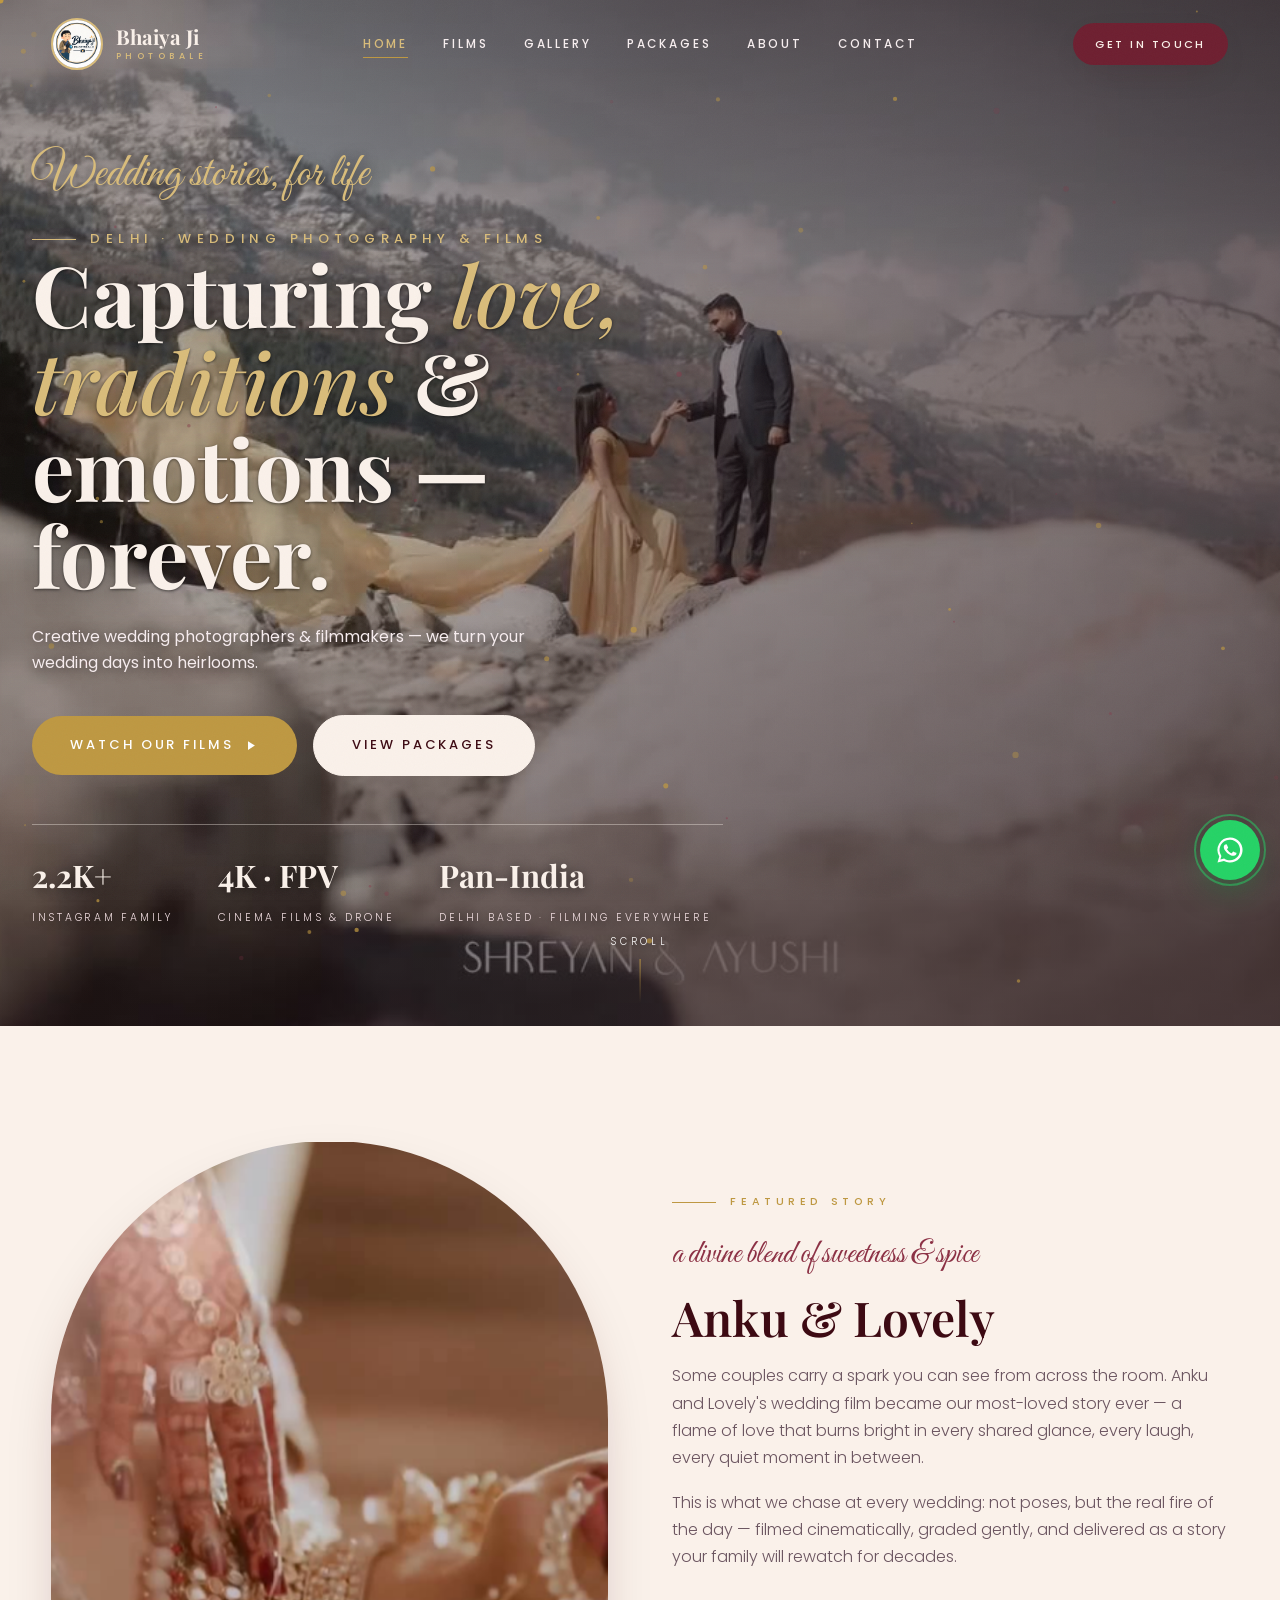
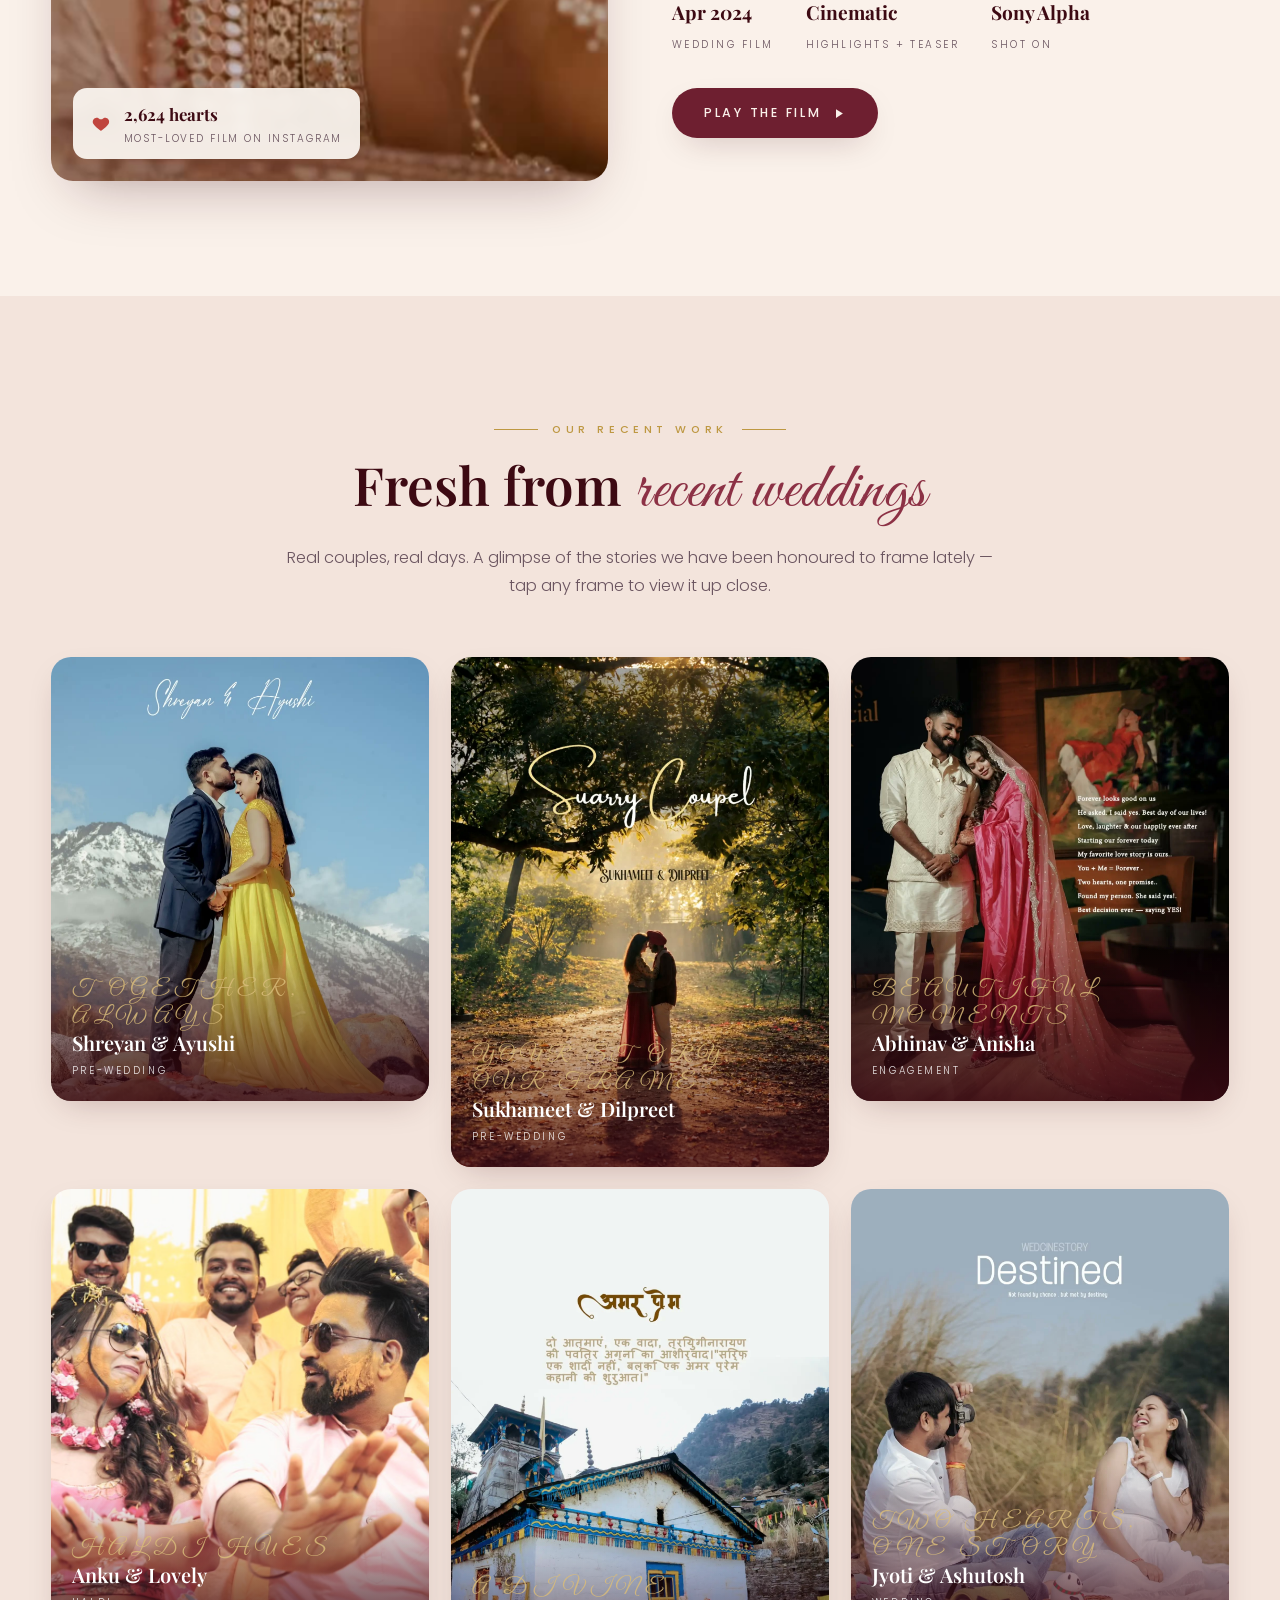
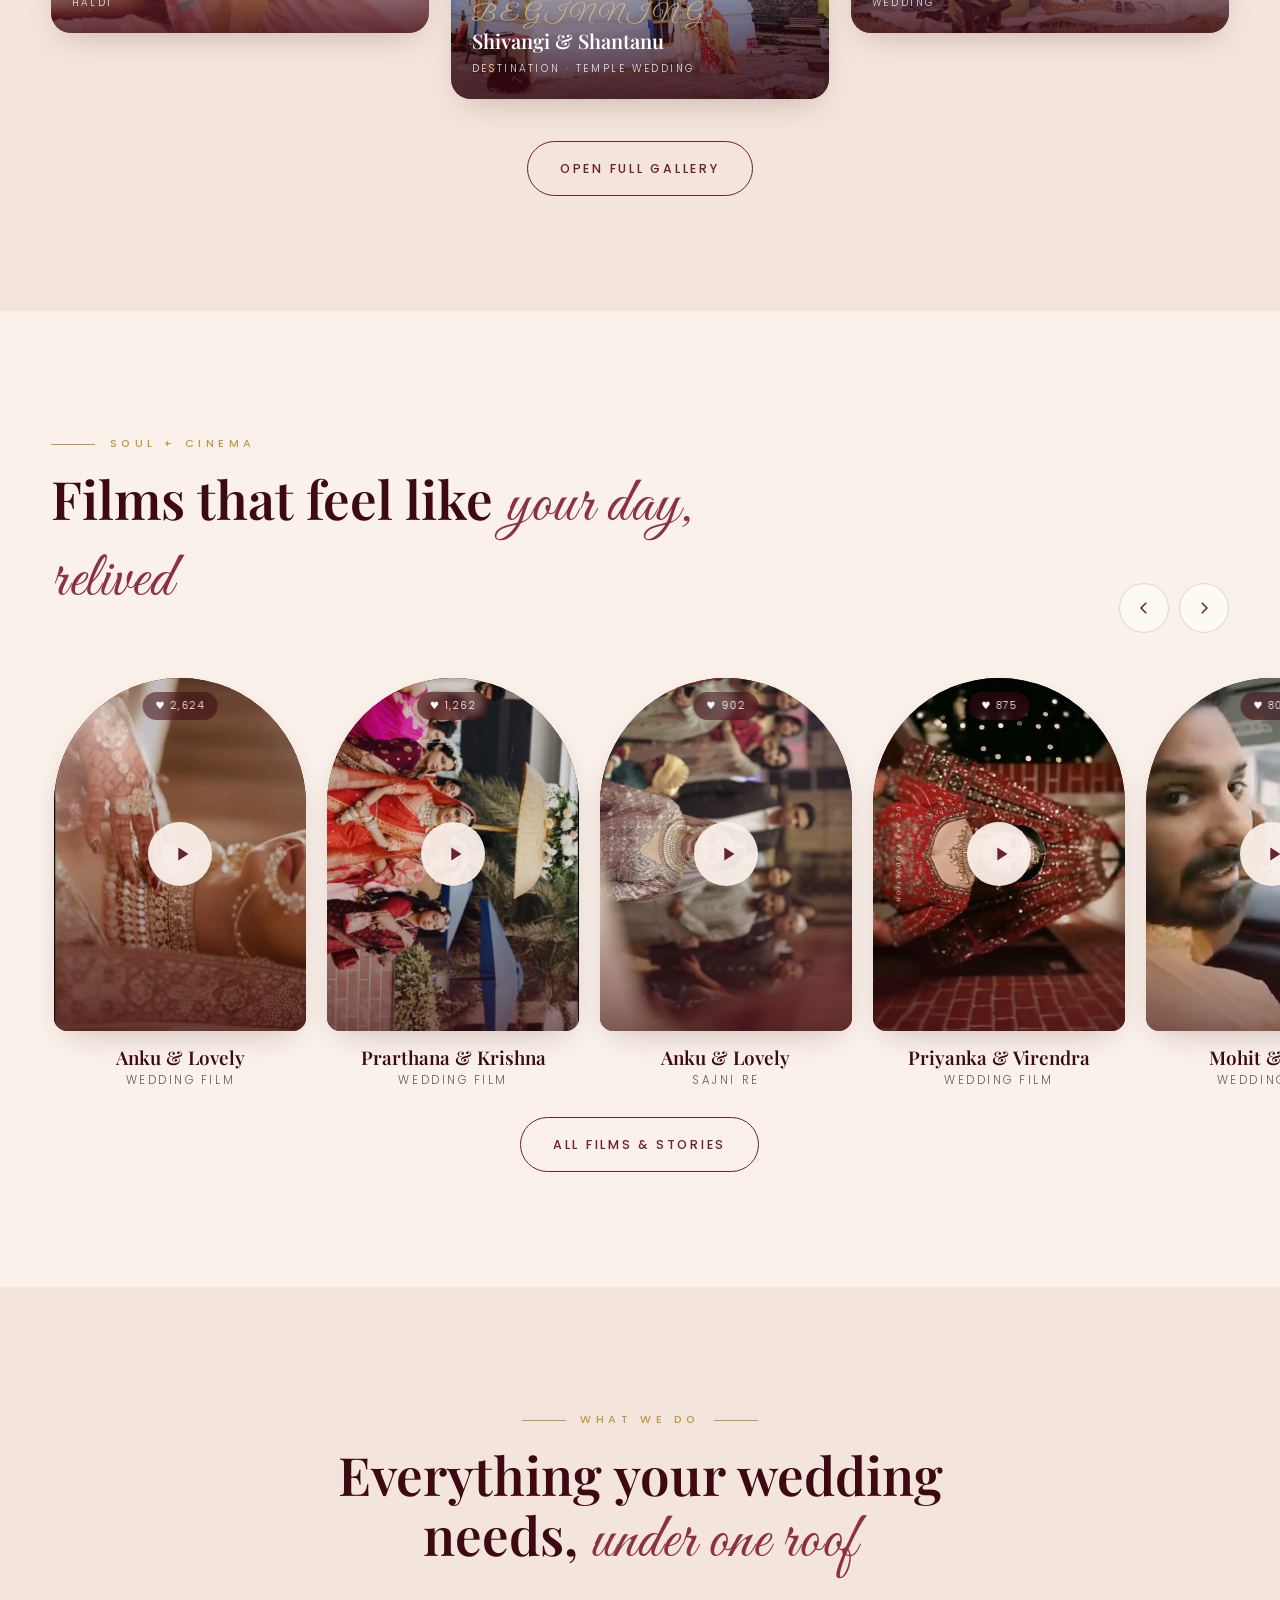
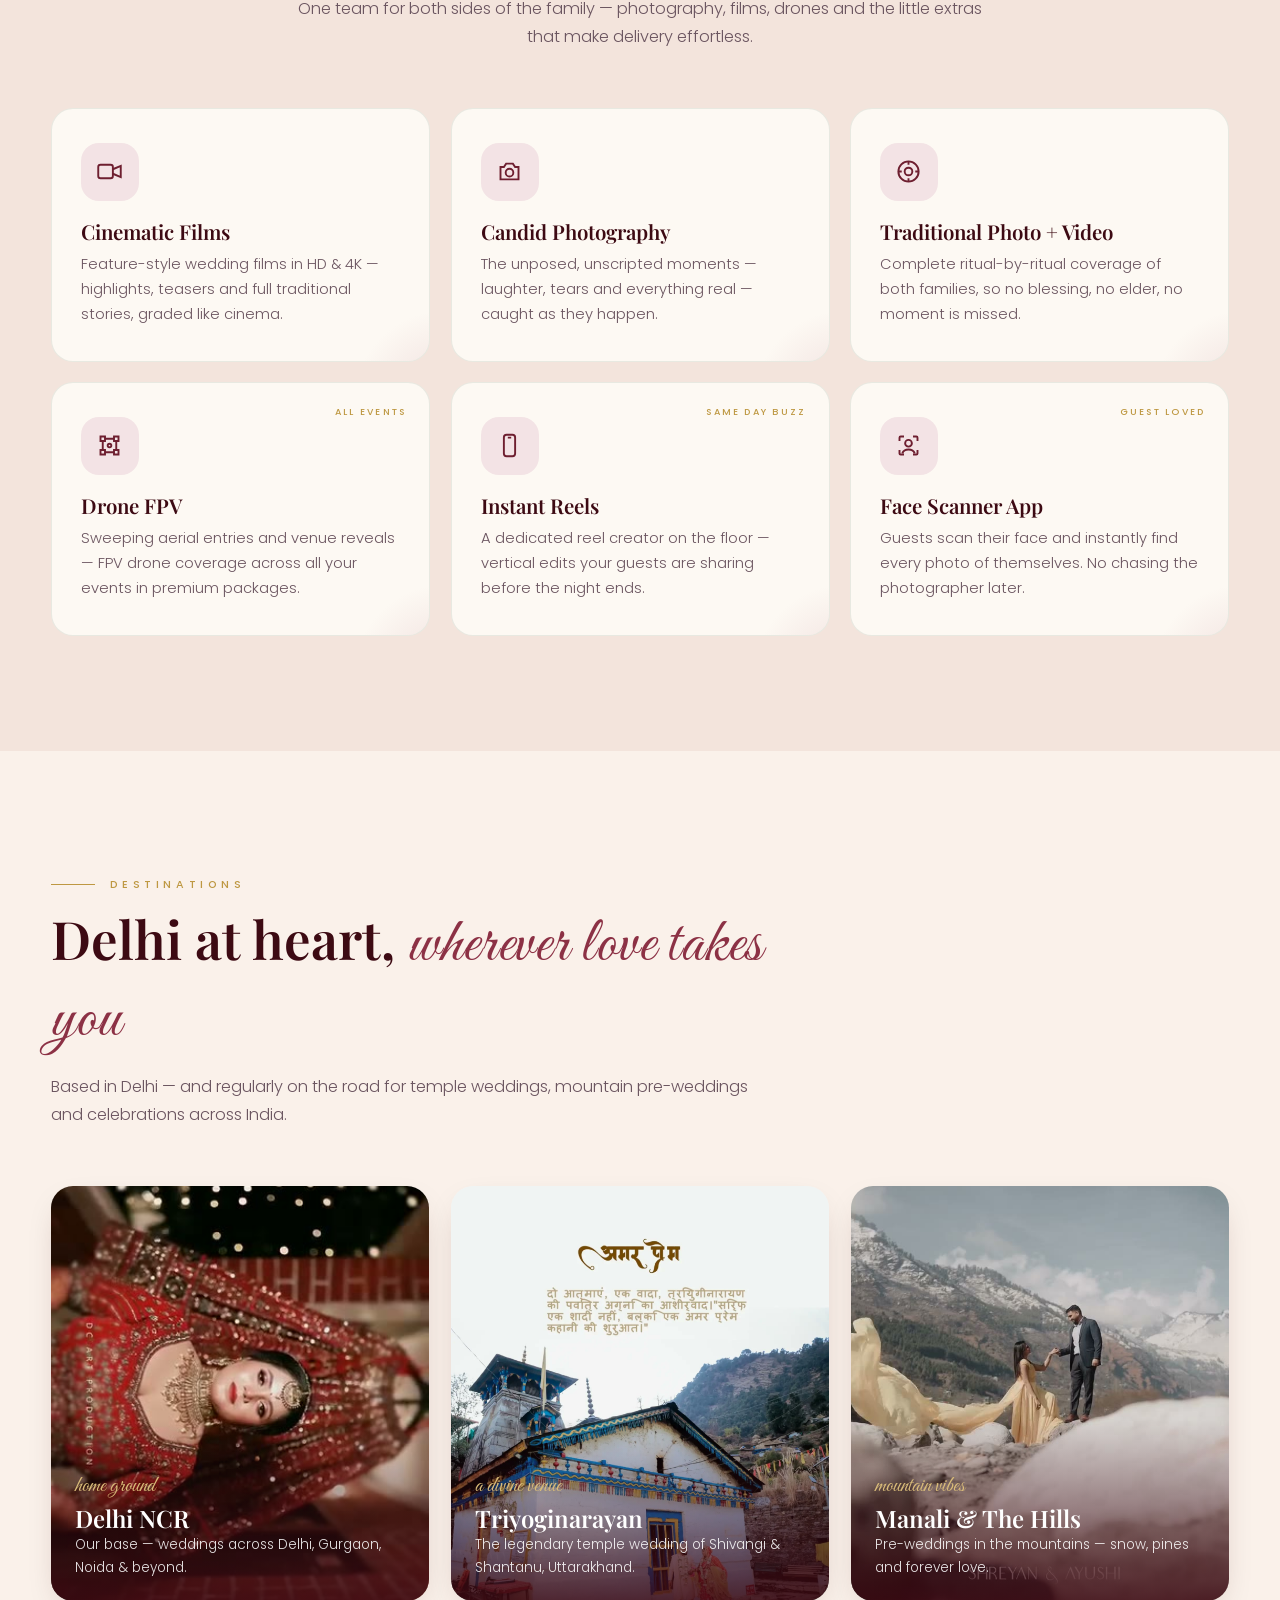
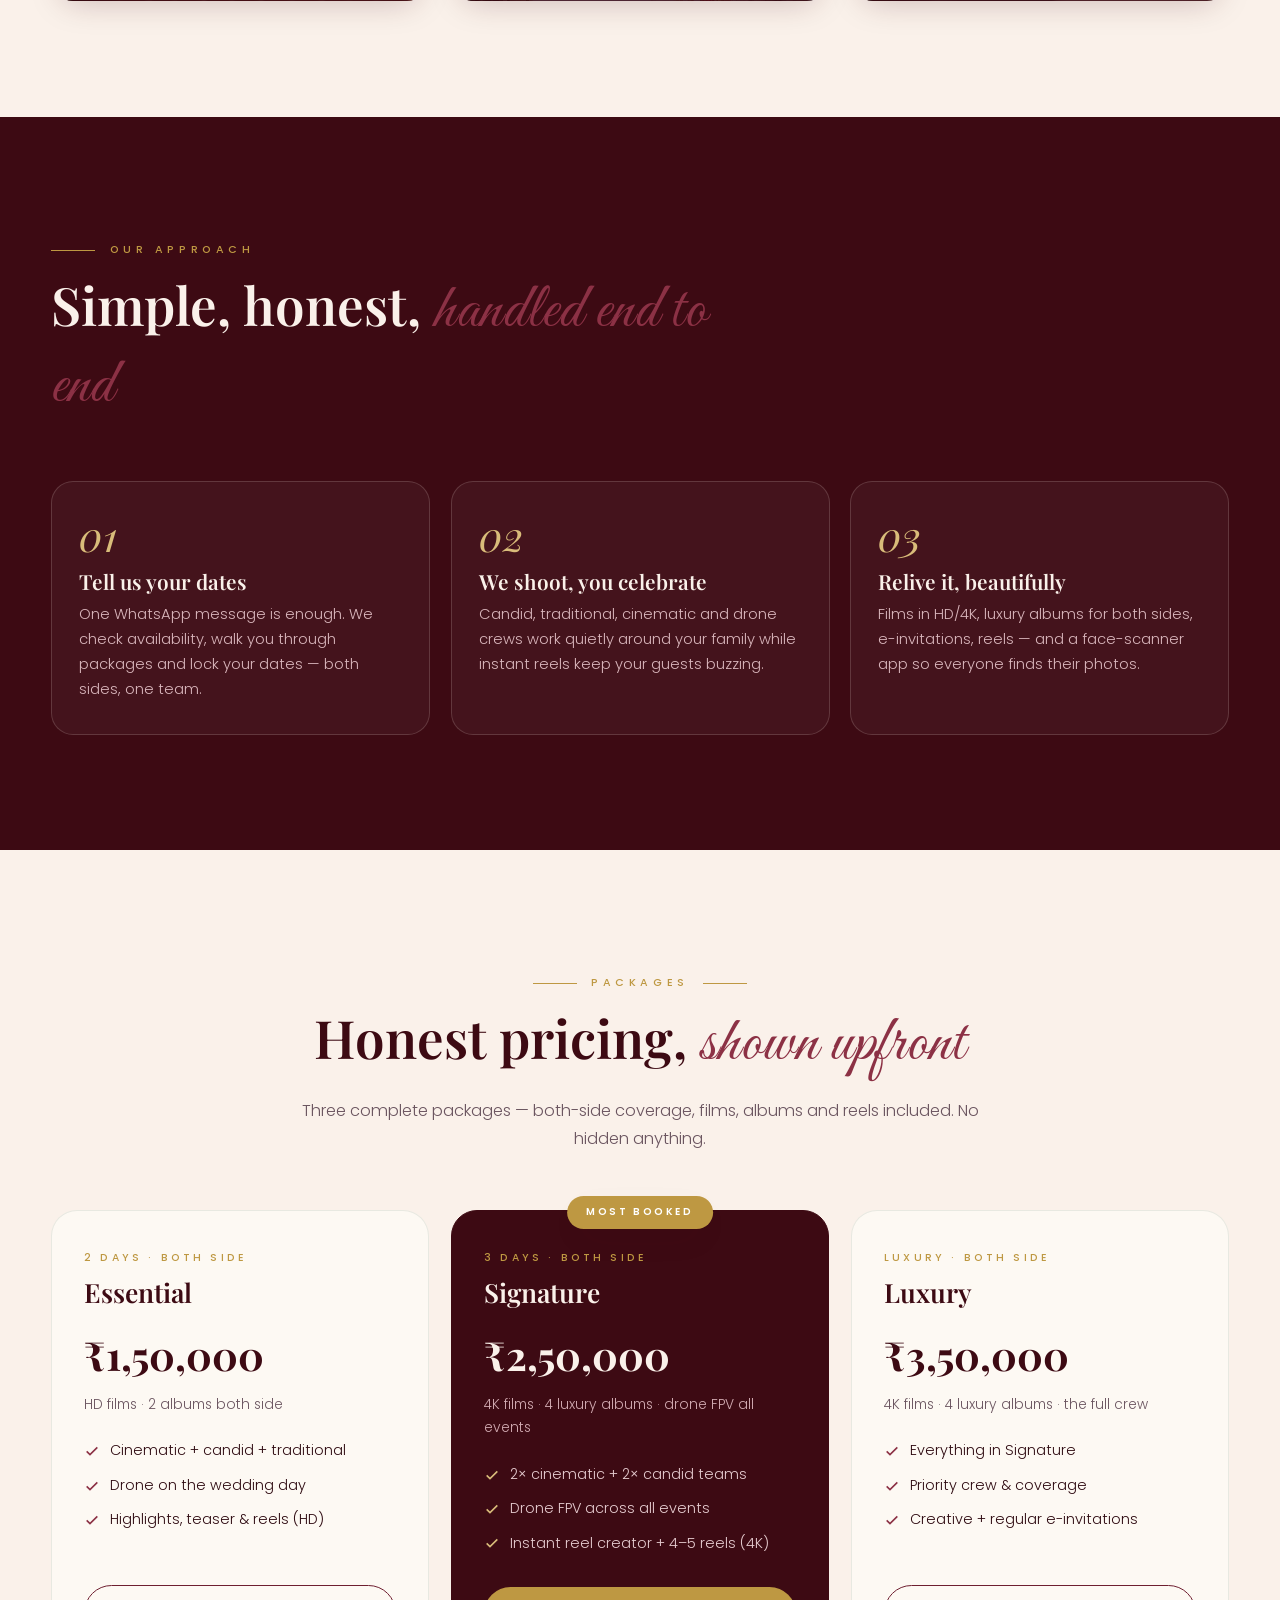
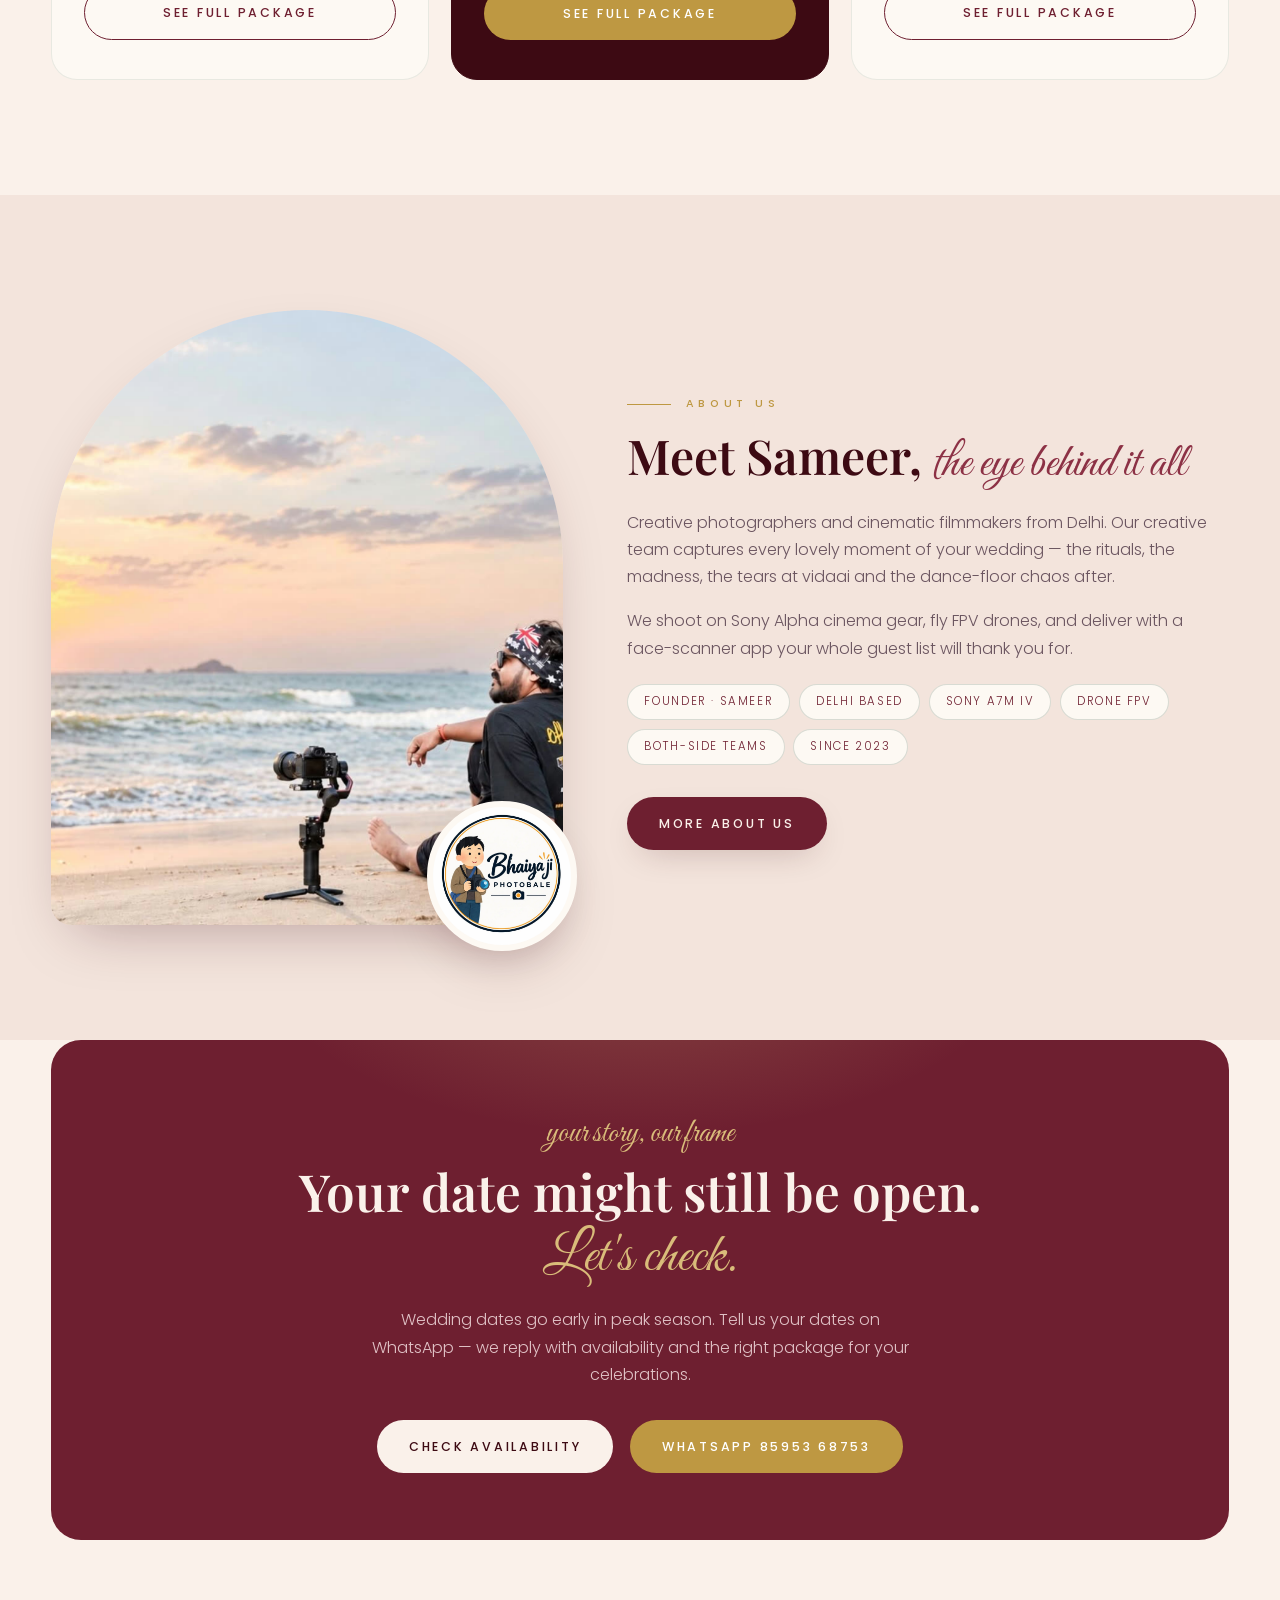
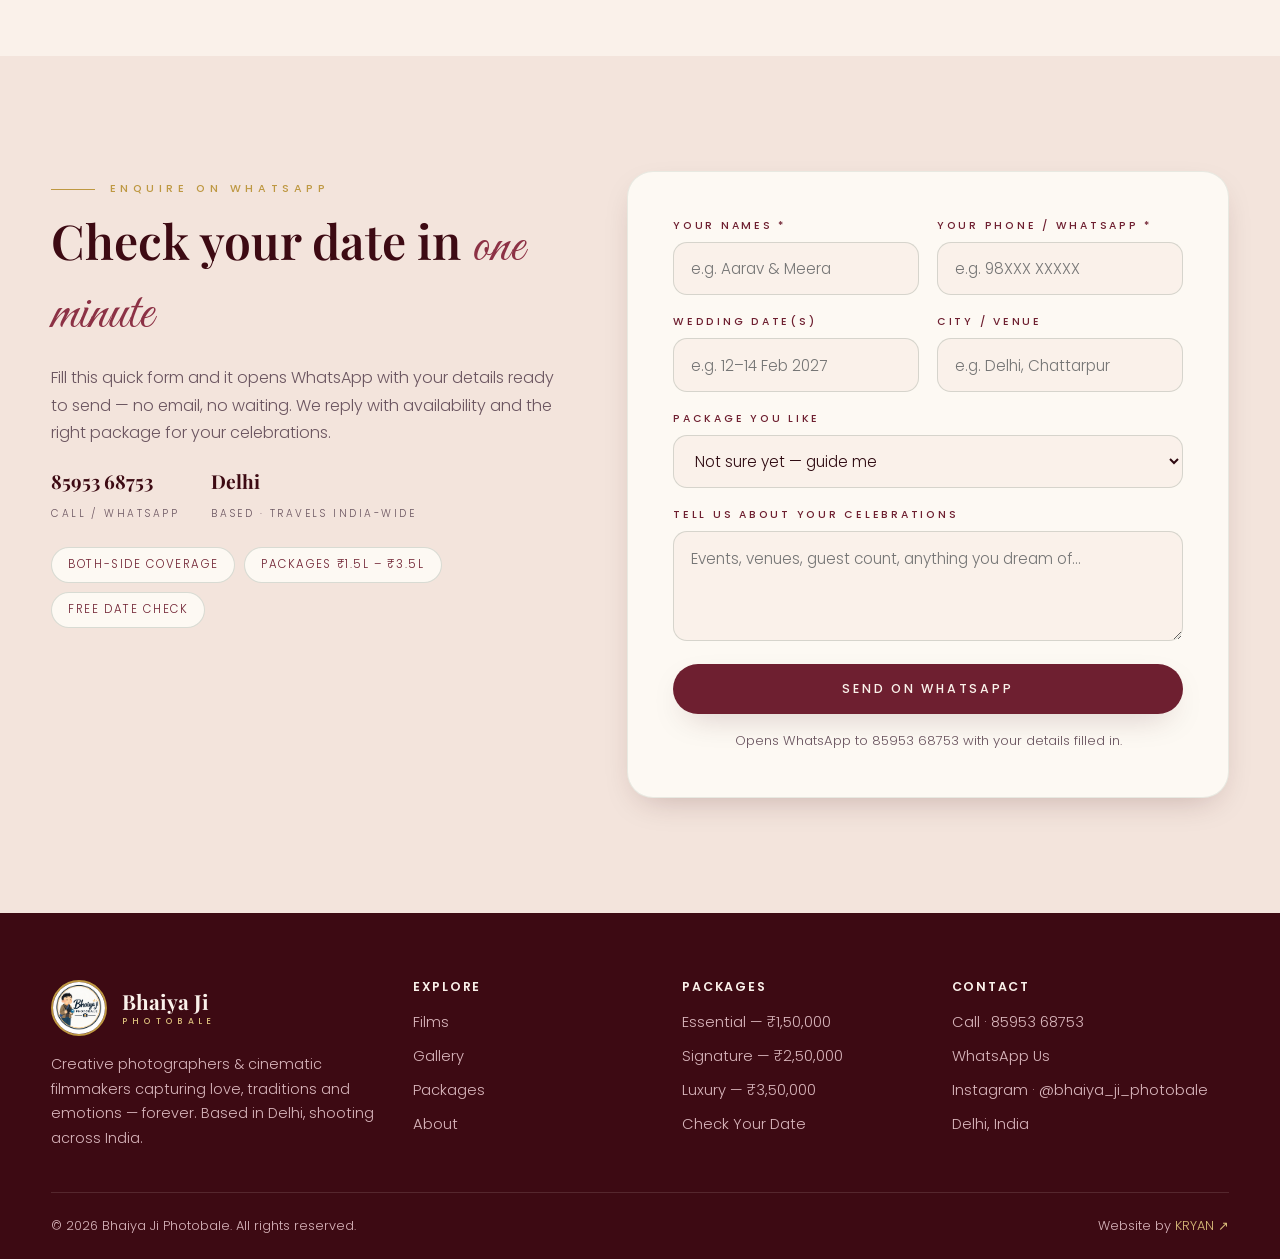
==== index.html @ 9714ba2b "FINAL22: lighter hero, founder band removed" ====
<!DOCTYPE html>
<html lang="en">
<head>
<meta charset="UTF-8">
<meta name="viewport" content="width=device-width, initial-scale=1.0">
<link rel="icon" type="image/jpeg" href="assets/favicon.jpg">
<link rel="apple-touch-icon" href="assets/favicon.jpg">
<meta name="theme-color" content="#3D0A13">

<!-- FINAL22: hero video + founder + autoplay films -->
<title>Bhaiya Ji Photobale — Wedding Photography & Films, Delhi | Destination Weddings</title>
<meta name="description" content="Bhaiya Ji Photobale — creative wedding photographers & cinematic filmmakers based in Delhi. Candid photography, cinematic films, drone FPV, instant reels & luxury albums. Packages from ₹1,50,000. Call 8595368753.">
<meta property="og:type" content="website">
<meta property="og:site_name" content="Bhaiya Ji Photobale">
<meta property="og:title" content="Bhaiya Ji Photobale — Wedding Photography & Films, Delhi | Destination Weddings">
<meta property="og:description" content="Bhaiya Ji Photobale — creative wedding photographers & cinematic filmmakers based in Delhi. Candid photography, cinematic films, drone FPV, instant reels & luxury albums. Packages from ₹1,50,000. Call 8595368753.">
<meta property="og:url" content="https://kryan21.github.io/bhji-prod/">
<meta property="og:image" content="https://kryan21.github.io/bhji-prod/assets/anku-lovely-haldi.jpg">
<meta name="twitter:card" content="summary_large_image">
<meta name="twitter:title" content="Bhaiya Ji Photobale — Wedding Photography & Films, Delhi | Destination Weddings">
<meta name="twitter:description" content="Bhaiya Ji Photobale — creative wedding photographers & cinematic filmmakers based in Delhi. Candid photography, cinematic films, drone FPV, instant reels & luxury albums. Packages from ₹1,50,000. Call 8595368753.">
<meta name="twitter:image" content="https://kryan21.github.io/bhji-prod/assets/anku-lovely-haldi.jpg">
<link rel="icon" href="assets/logo.jpg">
<link rel="preconnect" href="https://fonts.googleapis.com">
<link rel="preconnect" href="https://fonts.gstatic.com" crossorigin>
<link href="https://fonts.googleapis.com/css2?family=Playfair+Display:ital,wght@0,500;0,600;0,700;0,800;1,500;1,600&family=Poppins:wght@300;400;500;600&family=Great+Vibes&display=swap" rel="stylesheet">
<link rel="stylesheet" href="style.css?v=22">
<script type="application/ld+json">
{"@context":"https://schema.org","@type":"LocalBusiness","name":"Bhaiya Ji Photobale","description":"Wedding photography and cinematic wedding films, based in Delhi, shooting across India.","telephone":"+91 8595368753","address":{"@type":"PostalAddress","addressLocality":"Delhi","addressCountry":"IN"},"sameAs":["https://www.instagram.com/bhaiya_ji_photobale"],"priceRange":"₹₹"}
</script>
<script type="application/ld+json">
{"@context":"https://schema.org","@type":"LocalBusiness","name":"Bhaiya Ji Photobale",
"description":"Creative wedding photographers and cinematic filmmakers based in Delhi, India.",
"url":"https://kryan21.github.io/bhji-prod/","telephone":"+91 85953 68753",
"address":{"@type":"PostalAddress","addressLocality":"Delhi","addressCountry":"IN"},
"priceRange":"₹₹₹","sameAs":["https://www.instagram.com/bhaiya_ji_photobale/"]}
</script>
</head>
<body>

<header class="header header-dark">
  <div class="wrap">
    <a class="brand" href="index.html">
      <img src="assets/logo.jpg" alt="Bhaiya Ji Photobale logo">
      <span class="bname">Bhaiya Ji<span>PHOTOBALE</span></span>
    </a>
    <nav class="nav">
      <a href="index.html">Home</a>
      <a href="films.html">Films</a>
      <a href="gallery.html">Gallery</a>
      <a href="packages.html">Packages</a>
      <a href="about.html">About</a>
      <a href="contact.html">Contact</a>
    </nav>
    <a class="btn btn-green btn-sm" href="contact.html">Get In Touch</a>
    <a class="call-btn" href="tel:+918595368753" aria-label="Call Bhaiya Ji Photobale"><svg viewBox="0 0 24 24" fill="none" stroke="currentColor" stroke-width="1.8"><path d="M5 4h4l2 5-2.5 1.5a11 11 0 005 5L15 13l5 2v4a2 2 0 01-2 2A16 16 0 013 6a2 2 0 012-2z"/></svg></a>
    <button class="burger" aria-label="Open menu"><svg viewBox="0 0 24 24" fill="none" stroke="currentColor" stroke-width="1.8"><path d="M3 7h18M3 12h18M3 17h12"/></svg></button>
  </div>
</header>

<div class="mobile-menu">
  <button class="mm-close" aria-label="Close menu">✕</button>
  <a href="index.html" data-nav>Home</a>
  <a href="films.html" data-nav>Films</a>
  <a href="gallery.html" data-nav>Gallery</a>
  <a href="packages.html" data-nav>Packages</a>
  <a href="about.html" data-nav>About</a>
  <a href="contact.html" data-nav>Contact</a>
  <a class="btn btn-gold" href="https://wa.me/918595368753" target="_blank" rel="noopener">WhatsApp Us</a>
</div>

<!-- ================= HERO ================= -->
<section class="hero">
  <video class="hero-bg" autoplay muted loop playsinline preload="auto" poster="assets/manali-film.jpg" src="assets/films/manali-film.mp4" aria-label="Shreyan and Ayushi Manali pre-wedding film by Bhaiya Ji Photobale, playing on loop"></video>
  <div class="hero-shade"></div>
  <div class="wrap hero-inner">
    <div class="hero-copy">
      <span class="script">Wedding stories, for life</span>
      <span class="eyebrow">Delhi · Wedding Photography &amp; Films</span>
      <h1>Capturing <span class="it">love, traditions</span> &amp; emotions — forever.</h1>
      <p class="hero-sub">Creative wedding photographers &amp; filmmakers — we turn your wedding days into heirlooms.</p>
      <div class="hero-cta">
        <a class="btn btn-gold" href="films.html">Watch Our Films
          <svg viewBox="0 0 24 24" fill="currentColor"><path d="M8 5v14l11-7z"/></svg></a>
        <a class="btn btn-ghost" href="packages.html">View Packages</a>
      </div>
      <div class="hero-proof">
        <div class="p"><b>2.2K+</b><span>Instagram family</span></div>
        <div class="p"><b>4K · FPV</b><span>Cinema films &amp; drone</span></div>
        <div class="p"><b>Pan-India</b><span>Delhi based · filming everywhere</span></div>
      </div>
    </div>
  </div>
  <div class="hero-scroll">Scroll</div>
</section>


<!-- ================= FEATURED STORY ================= -->
<section class="section">
  <div class="wrap story-split">
    <div class="story-media rv">
      <div class="arch"><video class="film-vid" data-plx="0.05" muted loop playsinline preload="none" data-src="assets/films/anku-lovely-film.mp4" poster="assets/anku-lovely-film.jpg" aria-label="Anku and Lovely wedding film playing silently"></video></div>
      <div class="story-chip">
        <span class="heart"><svg viewBox="0 0 24 24" fill="currentColor"><path d="M12 21s-7.5-4.9-10-9.3C.4 8.6 1.8 4.9 5.2 4.1c2-.5 4.1.3 5.3 1.9h3c1.2-1.6 3.3-2.4 5.3-1.9 3.4.8 4.8 4.5 3.2 7.6C19.5 16.1 12 21 12 21z" transform="scale(.92) translate(1,1)"/></svg></span>
        <div><b>2,624 hearts</b><span>Most-loved film on Instagram</span></div>
      </div>
    </div>
    <div class="story-copy rv rv-d1">
      <span class="eyebrow">Featured Story</span>
      <span class="script" style="display:block;margin-top:1rem">a divine blend of sweetness &amp; spice</span>
      <h2>Anku &amp; Lovely</h2>
      <p>Some couples carry a spark you can see from across the room. Anku and Lovely's wedding film became our most-loved story ever — a flame of love that burns bright in every shared glance, every laugh, every quiet moment in between.</p>
      <p>This is what we chase at every wedding: not poses, but the real fire of the day — filmed cinematically, graded gently, and delivered as a story your family will rewatch for decades.</p>
      <div class="story-meta">
        <div><b>Apr 2024</b><span>Wedding Film</span></div>
        <div><b>Cinematic</b><span>Highlights + Teaser</span></div>
        <div><b>Sony Alpha</b><span>Shot on</span></div>
      </div>
      <button class="btn btn-green" data-film="assets/films/anku-lovely-film.mp4" data-title="Anku &amp; Lovely" data-meta="Wedding Film · Apr 2024" data-ig="https://www.instagram.com/p/C6FjSjuy6cT/">Play The Film
        <svg viewBox="0 0 24 24" fill="currentColor"><path d="M8 5v14l11-7z"/></svg></button>
    </div>
  </div>
</section>

<!-- ================= RECENT WORK ================= -->
<section class="section tint">
  <div class="wrap">
    <div class="sec-head center rv">
      <span class="eyebrow center">Our Recent Work</span>
      <h2>Fresh from <span class="script">recent weddings</span></h2>
      <p>Real couples, real days. A glimpse of the stories we have been honoured to frame lately — tap any frame to view it up close.</p>
    </div>
    <div class="work-grid">
      <div class="work-card rv" data-tilt="7" data-lightbox data-title="Shreyan &amp; Ayushi" data-meta="Pre-Wedding · In The Mountains" data-ig="https://www.instagram.com/p/DeezEpSDz_C/">
        <img src="assets/shreyan-ayushi-1.jpg" alt="Shreyan and Ayushi wedding photograph" loading="lazy">
        <div class="wc-label"><span class="script">together, always</span><h3>Shreyan &amp; Ayushi</h3><span>Pre-Wedding</span></div>
      </div>
      <div class="work-card tall rv" data-tilt="7" rv-d1" data-lightbox data-title="Sukhameet &amp; Dilpreet" data-meta="Pre-Wedding · Heritage Shoot" data-ig="https://www.instagram.com/p/De0vrQrj2B5/">
        <img src="assets/sukhameet-dilpreet.jpg" alt="Sukhameet and Dilpreet pre-wedding photograph" loading="lazy">
        <div class="wc-label"><span class="script">your story, our frame</span><h3>Sukhameet &amp; Dilpreet</h3><span>Pre-Wedding</span></div>
      </div>
      <div class="work-card rv rv-d2" data-tilt="7" data-lightbox data-title="Abhinav &amp; Anisha" data-meta="Engagement · Mar 2026" data-ig="https://www.instagram.com/p/DVZLhm6EqUC/">
        <img src="assets/abhinav-anisha-1.jpg" alt="Abhinav and Anisha couple photograph" loading="lazy">
        <div class="wc-label"><span class="script">beautiful moments</span><h3>Abhinav &amp; Anisha</h3><span>Engagement</span></div>
      </div>
      <div class="work-card rv" data-tilt="7" data-lightbox data-title="Anku &amp; Lovely — Haldi" data-meta="Haldi Ceremony · Jun 2024" data-ig="https://www.instagram.com/p/C8pIPpdyHGv/">
        <img src="assets/anku-lovely-haldi.jpg" alt="Anku and Lovely haldi ceremony photograph" loading="lazy">
        <div class="wc-label"><span class="script">haldi hues</span><h3>Anku &amp; Lovely</h3><span>Haldi</span></div>
      </div>
      <div class="work-card tall rv" data-tilt="7" rv-d1" data-lightbox data-title="Shivangi &amp; Shantanu" data-meta="Triyoginarayan Temple Wedding" data-ig="https://www.instagram.com/p/DeUTDieD1T1/">
        <img src="assets/triyoginarayan.jpg" alt="Shivangi and Shantanu at Triyoginarayan temple wedding" loading="lazy">
        <div class="wc-label"><span class="script">a divine beginning</span><h3>Shivangi &amp; Shantanu</h3><span>Destination · Temple Wedding</span></div>
      </div>
      <div class="work-card rv rv-d2" data-tilt="7" data-lightbox data-title="Jyoti &amp; Ashutosh" data-meta="Wedding · Oct 2026" data-ig="https://www.instagram.com/p/DeCYJgIjxGJ/">
        <img src="assets/jyoti-ashutosh.jpg" alt="Jyoti and Ashutosh wedding photograph" loading="lazy">
        <div class="wc-label"><span class="script">two hearts, one story</span><h3>Jyoti &amp; Ashutosh</h3><span>Wedding</span></div>
      </div>
    </div>
    <div style="text-align:center;margin-top:2.6rem" class="rv">
      <a class="btn btn-outline" href="gallery.html">Open Full Gallery</a>
    </div>
  </div>
</section>

<!-- ================= FILMS RAIL ================= -->
<section class="section films-sec">
  <div class="wrap">
    <div class="films-head rv">
      <div class="sec-head" style="margin-bottom:0">
        <span class="eyebrow">Soul + Cinema</span>
        <h2>Films that feel like <span class="script">your day, relived</span></h2>
      </div>
      <div class="rail-btns">
        <button class="rail-btn" data-rail-prev aria-label="Previous films"><svg viewBox="0 0 24 24" fill="none" stroke="currentColor" stroke-width="2"><path d="M15 5l-7 7 7 7"/></svg></button>
        <button class="rail-btn" data-rail-next aria-label="Next films"><svg viewBox="0 0 24 24" fill="none" stroke="currentColor" stroke-width="2"><path d="M9 5l7 7-7 7"/></svg></button>
      </div>
    </div>
    <div class="films-rail" style="margin-top:2.2rem">
      <div class="film-card rv">
        <div class="film-poster" data-tilt="10" data-film="assets/films/anku-lovely-film.mp4" data-title="Anku &amp; Lovely" data-meta="Wedding Film · Apr 2024" data-ig="https://www.instagram.com/p/C6FjSjuy6cT/">
          <video class="film-vid" muted loop playsinline preload="none" data-src="assets/films/anku-lovely-film.mp4" poster="assets/anku-lovely-film.jpg" aria-label="Anku and Lovely film poster"></video>
          <span class="film-likes">♥ 2,624</span>
          <span class="film-play"><span><svg viewBox="0 0 24 24" fill="currentColor"><path d="M8 5v14l11-7z"/></svg></span></span>
        </div>
        <h3>Anku &amp; Lovely</h3><p>Wedding Film</p>
      </div>
      <div class="film-card rv rv-d1">
        <div class="film-poster" data-tilt="10" data-film="assets/films/prarthana-krishna-film.mp4" data-title="Prarthana &amp; Krishna" data-meta="Wedding Film · Jun 2024" data-ig="https://www.instagram.com/p/C8CfI0WSiNY/">
          <video class="film-vid" muted loop playsinline preload="none" data-src="assets/films/prarthana-krishna-film.mp4" poster="assets/prarthana-krishna-film.jpg" aria-label="Prarthana and Krishna film poster"></video>
          <span class="film-likes">♥ 1,262</span>
          <span class="film-play"><span><svg viewBox="0 0 24 24" fill="currentColor"><path d="M8 5v14l11-7z"/></svg></span></span>
        </div>
        <h3>Prarthana &amp; Krishna</h3><p>Wedding Film</p>
      </div>
      <div class="film-card rv rv-d2">
        <div class="film-poster" data-tilt="10" data-film="assets/films/anku-lovely-sajni.mp4" data-title="Anku &amp; Lovely — Sajni Re" data-meta="Wedding Film · May 2024" data-ig="https://www.instagram.com/p/C7Ij6eDSDxO/">
          <video class="film-vid" muted loop playsinline preload="none" data-src="assets/films/anku-lovely-sajni.mp4" poster="assets/anku-lovely-sajni.jpg" aria-label="Anku and Lovely Sajni Re film poster"></video>
          <span class="film-likes">♥ 902</span>
          <span class="film-play"><span><svg viewBox="0 0 24 24" fill="currentColor"><path d="M8 5v14l11-7z"/></svg></span></span>
        </div>
        <h3>Anku &amp; Lovely</h3><p>Sajni Re</p>
      </div>
      <div class="film-card rv">
        <div class="film-poster" data-tilt="10" data-film="assets/films/priyanka-virendra-film.mp4" data-title="Priyanka &amp; Virendra" data-meta="Wedding Film · Oct 2024" data-ig="https://www.instagram.com/p/DAlWVpyS3Ep/">
          <video class="film-vid" muted loop playsinline preload="none" data-src="assets/films/priyanka-virendra-film.mp4" poster="assets/priyanka-virendra-film.jpg" aria-label="Priyanka and Virendra film poster"></video>
          <span class="film-likes">♥ 875</span>
          <span class="film-play"><span><svg viewBox="0 0 24 24" fill="currentColor"><path d="M8 5v14l11-7z"/></svg></span></span>
        </div>
        <h3>Priyanka &amp; Virendra</h3><p>Wedding Film</p>
      </div>
      <div class="film-card rv rv-d1">
        <div class="film-poster" data-tilt="10" data-film="assets/films/mohit-priya-film.mp4" data-title="Mohit &amp; Priya" data-meta="Wedding Film · Feb 2025" data-ig="https://www.instagram.com/p/DGGrq2-BFjN/">
          <video class="film-vid" muted loop playsinline preload="none" data-src="assets/films/mohit-priya-film.mp4" poster="assets/mohit-priya-film.jpg" aria-label="Mohit and Priya film poster"></video>
          <span class="film-likes">♥ 802</span>
          <span class="film-play"><span><svg viewBox="0 0 24 24" fill="currentColor"><path d="M8 5v14l11-7z"/></svg></span></span>
        </div>
        <h3>Mohit &amp; Priya</h3><p>Wedding Film</p>
      </div>
      <div class="film-card rv rv-d2">
        <div class="film-poster" data-tilt="10" data-film="assets/films/abhinandan-gurpreet-film.mp4" data-title="Abhinandan &amp; Gurpreet" data-meta="Wedding Film · Oct 2024" data-ig="https://www.instagram.com/p/DA5f7ofyMEf/">
          <video class="film-vid" muted loop playsinline preload="none" data-src="assets/films/abhinandan-gurpreet-film.mp4" poster="assets/abhinandan-gurpreet-film.jpg" aria-label="Abhinandan and Gurpreet film poster"></video>
          <span class="film-likes">♥ 465</span>
          <span class="film-play"><span><svg viewBox="0 0 24 24" fill="currentColor"><path d="M8 5v14l11-7z"/></svg></span></span>
        </div>
        <h3>Abhinandan &amp; Gurpreet</h3><p>Wedding Film</p>
      </div>
      <div class="film-card rv">
        <div class="film-poster" data-tilt="10" data-film="assets/films/manali-film.mp4" data-title="Manali Diaries" data-meta="Destination Film · Manali" data-ig="https://www.instagram.com/p/DeghPTbPbzV/">
          <video class="film-vid" muted loop playsinline preload="none" data-src="assets/films/manali-film.mp4" poster="assets/manali-film.jpg" aria-label="Manali couple film poster"></video>
          <span class="film-likes">♥ 154</span>
          <span class="film-play"><span><svg viewBox="0 0 24 24" fill="currentColor"><path d="M8 5v14l11-7z"/></svg></span></span>
        </div>
        <h3>Manali Diaries</h3><p>Destination Film</p>
      </div>
      <div class="film-card rv rv-d1">
        <div class="film-poster" data-tilt="10" data-film="assets/films/snow-film.mp4" data-title="Love In The Snow" data-meta="Destination Film" data-ig="https://www.instagram.com/p/Desw45GBjqz/">
          <video class="film-vid" muted loop playsinline preload="none" data-src="assets/films/snow-film.mp4" poster="assets/snow-film.jpg" aria-label="Couple in the snow film poster"></video>
          <span class="film-likes">♥ 81</span>
          <span class="film-play"><span><svg viewBox="0 0 24 24" fill="currentColor"><path d="M8 5v14l11-7z"/></svg></span></span>
        </div>
        <h3>Love In The Snow</h3><p>Destination Film</p>
      </div>
    </div>
    <div style="text-align:center" class="rv">
      <a class="btn btn-outline" href="films.html">All Films &amp; Stories</a>
    </div>
  </div>
</section>

<!-- ================= SERVICES ================= -->
<section class="section tint">
  <div class="wrap">
    <div class="sec-head center rv">
      <span class="eyebrow center">What We Do</span>
      <h2>Everything your wedding needs, <span class="script">under one roof</span></h2>
      <p>One team for both sides of the family — photography, films, drones and the little extras that make delivery effortless.</p>
    </div>
    <div class="svc-grid">
      <div class="svc rv" data-tilt="5">
        <div class="svc-ic"><svg viewBox="0 0 24 24" fill="none" stroke="currentColor" stroke-width="1.7"><rect x="2" y="6" width="13" height="12" rx="2"/><path d="M15 10l7-3v10l-7-3"/></svg></div>
        <h3>Cinematic Films</h3>
        <p>Feature-style wedding films in HD &amp; 4K — highlights, teasers and full traditional stories, graded like cinema.</p>
      </div>
      <div class="svc rv rv-d1" data-tilt="5">
        <div class="svc-ic"><svg viewBox="0 0 24 24" fill="none" stroke="currentColor" stroke-width="1.7"><path d="M4 8h3l2-3h6l2 3h3v11H4z"/><circle cx="12" cy="13" r="3.4"/></svg></div>
        <h3>Candid Photography</h3>
        <p>The unposed, unscripted moments — laughter, tears and everything real — caught as they happen.</p>
      </div>
      <div class="svc rv rv-d2" data-tilt="5">
        <div class="svc-ic"><svg viewBox="0 0 24 24" fill="none" stroke="currentColor" stroke-width="1.7"><circle cx="12" cy="12" r="9"/><circle cx="12" cy="12" r="3.4"/><path d="M12 3v3M12 18v3M3 12h3M18 12h3"/></svg></div>
        <h3>Traditional Photo + Video</h3>
        <p>Complete ritual-by-ritual coverage of both families, so no blessing, no elder, no moment is missed.</p>
      </div>
      <div class="svc rv" data-tilt="5">
        <span class="svc-tag">All Events</span>
        <div class="svc-ic"><svg viewBox="0 0 24 24" fill="none" stroke="currentColor" stroke-width="1.7"><path d="M4 4h4v4H4zM16 4h4v4h-4zM4 16h4v4H4zM16 16h4v4h-4z"/><path d="M8 6h8M8 18h8M6 8v8M18 8v8"/><circle cx="12" cy="12" r="1.6"/></svg></div>
        <h3>Drone FPV</h3>
        <p>Sweeping aerial entries and venue reveals — FPV drone coverage across all your events in premium packages.</p>
      </div>
      <div class="svc rv rv-d1" data-tilt="5">
        <span class="svc-tag">Same Day Buzz</span>
        <div class="svc-ic"><svg viewBox="0 0 24 24" fill="none" stroke="currentColor" stroke-width="1.7"><rect x="7" y="2.5" width="10" height="19" rx="2.4"/><path d="M10.5 5h3"/></svg></div>
        <h3>Instant Reels</h3>
        <p>A dedicated reel creator on the floor — vertical edits your guests are sharing before the night ends.</p>
      </div>
      <div class="svc rv rv-d2" data-tilt="5">
        <span class="svc-tag">Guest Loved</span>
        <div class="svc-ic"><svg viewBox="0 0 24 24" fill="none" stroke="currentColor" stroke-width="1.7"><path d="M4 8V5a1 1 0 011-1h3M16 4h3a1 1 0 011 1v3M20 16v3a1 1 0 01-1 1h-3M8 20H5a1 1 0 01-1-1v-3"/><circle cx="12" cy="10" r="3"/><path d="M6.5 19c.8-2.3 2.9-3.5 5.5-3.5s4.7 1.2 5.5 3.5"/></svg></div>
        <h3>Face Scanner App</h3>
        <p>Guests scan their face and instantly find every photo of themselves. No chasing the photographer later.</p>
      </div>
    </div>
  </div>
</section>

<!-- ================= DESTINATIONS ================= -->
<section class="section">
  <div class="wrap">
    <div class="sec-head rv">
      <span class="eyebrow">Destinations</span>
      <h2>Delhi at heart, <span class="script">wherever love takes you</span></h2>
      <p>Based in Delhi — and regularly on the road for temple weddings, mountain pre-weddings and celebrations across India.</p>
    </div>
    <div class="dest-grid">
      <div class="dest rv" data-tilt="6">
        <img src="assets/priyanka-virendra-film.jpg" alt="Wedding celebration in Delhi" loading="lazy">
        <div class="d-label"><span class="script">home ground</span><h3>Delhi NCR</h3><p>Our base — weddings across Delhi, Gurgaon, Noida &amp; beyond.</p></div>
      </div>
      <div class="dest rv rv-d1" data-tilt="6">
        <img src="assets/triyoginarayan.jpg" alt="Triyoginarayan temple wedding in Uttarakhand" loading="lazy">
        <div class="d-label"><span class="script">a divine venue</span><h3>Triyoginarayan</h3><p>The legendary temple wedding of Shivangi &amp; Shantanu, Uttarakhand.</p></div>
      </div>
      <div class="dest rv rv-d2" data-tilt="6">
        <img src="assets/manali-film.jpg" alt="Couple shoot in Manali" loading="lazy">
        <div class="d-label"><span class="script">mountain vibes</span><h3>Manali &amp; The Hills</h3><p>Pre-weddings in the mountains — snow, pines and forever love.</p></div>
      </div>
    </div>
  </div>
</section>

<!-- ================= APPROACH ================= -->
<section class="section green">
  <div class="wrap">
    <div class="sec-head rv">
      <span class="eyebrow">Our Approach</span>
      <h2>Simple, honest, <span class="script">handled end to end</span></h2>
    </div>
    <div class="steps">
      <div class="step rv" data-tilt="5"><div class="num">01</div><h3>Tell us your dates</h3><p>One WhatsApp message is enough. We check availability, walk you through packages and lock your dates — both sides, one team.</p></div>
      <div class="step rv rv-d1" data-tilt="5"><div class="num">02</div><h3>We shoot, you celebrate</h3><p>Candid, traditional, cinematic and drone crews work quietly around your family while instant reels keep your guests buzzing.</p></div>
      <div class="step rv rv-d2" data-tilt="5"><div class="num">03</div><h3>Relive it, beautifully</h3><p>Films in HD/4K, luxury albums for both sides, e-invitations, reels — and a face-scanner app so everyone finds their photos.</p></div>
    </div>
  </div>
</section>

<!-- ================= PACKAGES TEASER ================= -->
<section class="section">
  <div class="wrap">
    <div class="sec-head center rv">
      <span class="eyebrow center">Packages</span>
      <h2>Honest pricing, <span class="script">shown upfront</span></h2>
      <p>Three complete packages — both-side coverage, films, albums and reels included. No hidden anything.</p>
    </div>
    <div class="pkg-grid">
      <div class="pkg rv" data-tilt="5">
        <span class="pkg-days">2 Days · Both Side</span>
        <h3>Essential</h3>
        <div class="pkg-price">₹1,50,000</div>
        <p class="pkg-sub">HD films · 2 albums both side</p>
        <ul>
          <li><svg viewBox="0 0 24 24" fill="none" stroke="currentColor" stroke-width="2.4"><path d="M4 12.5l5 5L20 6.5"/></svg>Cinematic + candid + traditional</li>
          <li><svg viewBox="0 0 24 24" fill="none" stroke="currentColor" stroke-width="2.4"><path d="M4 12.5l5 5L20 6.5"/></svg>Drone on the wedding day</li>
          <li><svg viewBox="0 0 24 24" fill="none" stroke="currentColor" stroke-width="2.4"><path d="M4 12.5l5 5L20 6.5"/></svg>Highlights, teaser &amp; reels (HD)</li>
        </ul>
        <a class="btn btn-outline" href="packages.html">See Full Package</a>
      </div>
      <div class="pkg hot rv" data-tilt="5" rv-d1">
        <span class="pkg-badge">Most Booked</span>
        <span class="pkg-days">3 Days · Both Side</span>
        <h3>Signature</h3>
        <div class="pkg-price">₹2,50,000</div>
        <p class="pkg-sub">4K films · 4 luxury albums · drone FPV all events</p>
        <ul>
          <li><svg viewBox="0 0 24 24" fill="none" stroke="currentColor" stroke-width="2.4"><path d="M4 12.5l5 5L20 6.5"/></svg>2× cinematic + 2× candid teams</li>
          <li><svg viewBox="0 0 24 24" fill="none" stroke="currentColor" stroke-width="2.4"><path d="M4 12.5l5 5L20 6.5"/></svg>Drone FPV across all events</li>
          <li><svg viewBox="0 0 24 24" fill="none" stroke="currentColor" stroke-width="2.4"><path d="M4 12.5l5 5L20 6.5"/></svg>Instant reel creator + 4–5 reels (4K)</li>
        </ul>
        <a class="btn btn-gold" href="packages.html">See Full Package</a>
      </div>
      <div class="pkg rv rv-d2" data-tilt="5">
        <span class="pkg-days">Luxury · Both Side</span>
        <h3>Luxury</h3>
        <div class="pkg-price">₹3,50,000</div>
        <p class="pkg-sub">4K films · 4 luxury albums · the full crew</p>
        <ul>
          <li><svg viewBox="0 0 24 24" fill="none" stroke="currentColor" stroke-width="2.4"><path d="M4 12.5l5 5L20 6.5"/></svg>Everything in Signature</li>
          <li><svg viewBox="0 0 24 24" fill="none" stroke="currentColor" stroke-width="2.4"><path d="M4 12.5l5 5L20 6.5"/></svg>Priority crew &amp; coverage</li>
          <li><svg viewBox="0 0 24 24" fill="none" stroke="currentColor" stroke-width="2.4"><path d="M4 12.5l5 5L20 6.5"/></svg>Creative + regular e-invitations</li>
        </ul>
        <a class="btn btn-outline" href="packages.html">See Full Package</a>
      </div>
    </div>
  </div>
</section>

<!-- ================= ABOUT TEASER ================= -->
<section class="section tint">
  <div class="wrap about-split">
    <div class="about-media rv">
      <div class="arch"><img data-plx="0.05" class="founder-img" src="assets/founder-sameer.jpg" alt="Sameer, founder of Bhaiya Ji Photobale, at sunset with his camera" loading="lazy"></div>
      <div class="about-logo-card"><img src="assets/logo.jpg" alt="Bhaiya Ji Photobale logo"></div>
    </div>
    <div class="rv rv-d1">
      <span class="eyebrow">About Us</span>
      <h2 style="font-size:clamp(2rem,4vw,3rem);margin:.9rem 0 1.1rem">Meet Sameer, <span class="script">the eye behind it all</span></h2>
      <p style="color:var(--ink-soft);margin-bottom:1.05rem">Creative photographers and cinematic filmmakers from Delhi. Our creative team captures every lovely moment of your wedding — the rituals, the madness, the tears at vidaai and the dance-floor chaos after.</p>
      <p style="color:var(--ink-soft)">We shoot on Sony Alpha cinema gear, fly FPV drones, and deliver with a face-scanner app your whole guest list will thank you for.</p>
      <div class="chips">
        <span class="chip">Founder · Sameer</span><span class="chip">Delhi Based</span><span class="chip">Sony A7M IV</span><span class="chip">Drone FPV</span><span class="chip">Both-Side Teams</span><span class="chip">Since 2023</span>
      </div>
      <div style="margin-top:2rem"><a class="btn btn-green" href="about.html">More About Us</a></div>
    </div>
  </div>
</section>

<!-- ================= CTA ================= -->
<section class="section" style="padding-top:0">
  <div class="wrap">
    <div class="cta-band rv">
      <span class="script" style="font-size:2rem;color:var(--gold-soft)">your story, our frame</span>
      <h2>Your date might still be open.<br><span class="script" style="font-size:1.1em">Let's check.</span></h2>
      <p>Wedding dates go early in peak season. Tell us your dates on WhatsApp — we reply with availability and the right package for your celebrations.</p>
      <div class="row">
        <a class="btn btn-cream" href="contact.html">Check Availability</a>
        <a class="btn btn-gold" href="https://wa.me/918595368753?text=Hello%20Bhaiya%20Ji%20Photobale!%20I%20want%20to%20check%20availability%20for%20my%20wedding%20date." target="_blank" rel="noopener">WhatsApp 85953 68753</a>
      </div>
    </div>
  </div>
</section>


<!-- ================= ENQUIRY (WhatsApp) ================= -->
<section class="section tint" id="enquiry">
  <div class="wrap about-split" style="align-items:start">
    <div class="rv">
      <span class="eyebrow">Enquire On WhatsApp</span>
      <h2 style="font-size:clamp(2rem,4vw,3rem);margin:.9rem 0 1.1rem">Check your date in <span class="script" style="font-size:1.15em">one minute</span></h2>
      <p style="color:var(--ink-soft);margin-bottom:1.2rem">Fill this quick form and it opens WhatsApp with your details ready to send — no email, no waiting. We reply with availability and the right package for your celebrations.</p>
      <div class="story-meta" style="margin:0">
        <div><b>85953 68753</b><span>Call / WhatsApp</span></div>
        <div><b>Delhi</b><span>Based · Travels India-wide</span></div>
      </div>
      <div class="chips">
        <span class="chip">Both-Side Coverage</span><span class="chip">Packages ₹1.5L – ₹3.5L</span><span class="chip">Free Date Check</span>
      </div>
    </div>
    <div class="form-card rv rv-d1">
      <form id="enquiryForm">
        <div class="form-grid">
          <div class="field"><label for="fNames">Your Names *</label><input id="fNames" type="text" placeholder="e.g. Aarav &amp; Meera" required></div>
          <div class="field"><label for="fPhone">Your Phone / WhatsApp *</label><input id="fPhone" type="tel" placeholder="e.g. 98XXX XXXXX" required></div>
          <div class="field"><label for="fDate">Wedding Date(s)</label><input id="fDate" type="text" placeholder="e.g. 12–14 Feb 2027"></div>
          <div class="field"><label for="fCity">City / Venue</label><input id="fCity" type="text" placeholder="e.g. Delhi, Chattarpur"></div>
          <div class="field full"><label for="pkgSelect">Package You Like</label>
            <select id="pkgSelect">
              <option>Not sure yet — guide me</option>
              <option>Essential — ₹1,50,000 (2 Days)</option>
              <option>Signature — ₹2,50,000 (3 Days)</option>
              <option>Luxury — ₹3,50,000</option>
              <option>Custom / Destination Wedding</option>
            </select>
          </div>
          <div class="field full"><label for="fMsg">Tell Us About Your Celebrations</label><textarea id="fMsg" placeholder="Events, venues, guest count, anything you dream of…"></textarea></div>
        </div>
        <div style="margin-top:1.4rem">
          <button class="btn btn-green" type="submit" style="width:100%;justify-content:center">Send On WhatsApp</button>
          <p class="note">Opens WhatsApp to 85953 68753 with your details filled in.</p>
        </div>
      </form>
    </div>
  </div>
</section>

<footer>
  <div class="wrap">
    <div class="foot-grid">
      <div>
        <div class="foot-brand"><img src="assets/logo.jpg" alt="Bhaiya Ji Photobale logo"><b>Bhaiya Ji<span>PHOTOBALE</span></b></div>
        <p>Creative photographers &amp; cinematic filmmakers capturing love, traditions and emotions — forever. Based in Delhi, shooting across India.</p>
      </div>
      <div>
        <h4>Explore</h4>
        <ul>
          <li><a href="films.html">Films</a></li>
          <li><a href="gallery.html">Gallery</a></li>
          <li><a href="packages.html">Packages</a></li>
          <li><a href="about.html">About</a></li>
        </ul>
      </div>
      <div>
        <h4>Packages</h4>
        <ul>
          <li><a href="packages.html">Essential — ₹1,50,000</a></li>
          <li><a href="packages.html">Signature — ₹2,50,000</a></li>
          <li><a href="packages.html">Luxury — ₹3,50,000</a></li>
          <li><a href="contact.html">Check Your Date</a></li>
        </ul>
      </div>
      <div>
        <h4>Contact</h4>
        <ul>
          <li><a href="tel:+918595368753">Call · 85953 68753</a></li>
          <li><a href="https://wa.me/918595368753" target="_blank" rel="noopener">WhatsApp Us</a></li>
          <li><a href="https://www.instagram.com/bhaiya_ji_photobale" target="_blank" rel="noopener">Instagram · @bhaiya_ji_photobale</a></li>
          <li>Delhi, India</li>
        </ul>
      </div>
    </div>
    <div class="foot-bottom">
      <span>© <span data-year>2026</span> Bhaiya Ji Photobale. All rights reserved.</span>
      <span>Website by <a href="https://kryan21.github.io/my-portfolio/" target="_blank" rel="noopener">KRYAN ↗</a></span>
    </div>
  </div>
</footer>

<a class="wa-float" href="https://wa.me/918595368753?text=Hello%20Bhaiya%20Ji%20Photobale!%20I%20want%20to%20enquire%20about%20wedding%20photography." target="_blank" rel="noopener" aria-label="Chat on WhatsApp">
  <svg viewBox="0 0 24 24"><path d="M12 2a10 10 0 00-8.6 15.1L2 22l5.1-1.3A10 10 0 1012 2zm0 18.2c-1.6 0-3.1-.4-4.4-1.2l-.3-.2-3 .8.8-2.9-.2-.3A8.2 8.2 0 1112 20.2zm4.6-6.1c-.3-.1-1.5-.7-1.7-.8-.2-.1-.4-.1-.6.1-.2.3-.6.8-.8 1-.1.2-.3.2-.5.1a6.7 6.7 0 01-3.3-2.9c-.3-.4 0-.5.2-.7l.5-.6c.1-.2.1-.4 0-.5l-.8-1.9c-.2-.5-.4-.4-.6-.4h-.5c-.2 0-.5.1-.7.3-.9.9-1.1 2.2-.2 3.9a11.6 11.6 0 004.5 4.2c1.7.8 2.4.9 3.2.7.5-.1 1.5-.6 1.7-1.2.2-.6.2-1.1.1-1.2 0-.1-.2-.2-.5-.3z"/></svg>
</a>

<!-- film player -->
<div class="modal" id="filmModal" role="dialog" aria-modal="true">
  <button class="modal-close" aria-label="Close player">✕</button>
  <div class="player-box">
    <video controls playsinline preload="none"></video>
    <h3 data-mtitle></h3>
    <p data-mmeta></p>
    <p style="margin-top:.7rem"><a data-mlink href="#" target="_blank" rel="noopener">Open in Instagram ↗</a></p>
  </div>
</div>

<!-- lightbox -->
<div class="modal" id="lightbox" role="dialog" aria-modal="true">
  <button class="modal-close" aria-label="Close image">✕</button>
  <div class="lightbox-box">
    <img src="" alt="Gallery image enlarged">
    <h3 data-ltitle></h3>
    <p data-lmeta></p>
    <p style="margin-top:.7rem"><a data-llink href="#" target="_blank" rel="noopener">View on Instagram ↗</a></p>
  </div>
</div>

<script src="script.js?v=22"></script>
<script>
/* home work-cards use the lightbox */
(function(){
  var lb=document.getElementById('lightbox');
  if(!lb) return;
  var img=lb.querySelector('img'),t=lb.querySelector('[data-ltitle]'),m=lb.querySelector('[data-lmeta]'),a=lb.querySelector('[data-llink]');
  document.querySelectorAll('[data-lightbox]').forEach(function(card){
    card.addEventListener('click',function(){
      var im=card.querySelector('img'); img.src=im?im.src:'';
      t.innerHTML=card.getAttribute('data-title')||'';
      m.textContent=card.getAttribute('data-meta')||'';
      a.href=card.getAttribute('data-ig')||'#';
      lb.classList.add('open'); document.body.style.overflow='hidden';
    });
  });
  lb.querySelector('.modal-close').addEventListener('click',function(){lb.classList.remove('open');document.body.style.overflow='';});
  lb.addEventListener('click',function(e){if(e.target===lb){lb.classList.remove('open');document.body.style.overflow='';}});
})();
</script>
</body>
</html>
---- style.css ----
/* FINAL22: hero video + founder + autoplay films */
/* ============================================================
   BHAIYA JI PHOTOBALE — Wedding Photography & Films
   Botanical editorial · deep green + cream · arch frames
   Style mix: House On The Clouds (editorial stories, Playfair)
              x Gaurav Batra (personal, recent-work-first)
   ============================================================ */
:root{
  --cream:#FAF1EA;
  --cream-2:#F3E4DC;
  --paper:#FDF9F3;
  --green:#6E1F30;
  --green-2:#8C3145;
  --green-3:#3D0A13;
  --sage:#D3A7AE;
  --sage-soft:#F3E3E5;
  --gold:#BE9842;
  --gold-soft:#D9BC7A;
  --ink:#2E0A11;
  --ink-soft:#6B5560;
  --line:rgba(28,66,48,.16);
  --line-soft:rgba(28,66,48,.09);
  --shadow:0 24px 60px -24px rgba(61,10,19,.35);
  --shadow-sm:0 12px 34px -14px rgba(61,10,19,.28);
  --serif:'Playfair Display',Georgia,serif;
  --sans:'Poppins',system-ui,-apple-system,sans-serif;
  --script:'Great Vibes',cursive;
  --ease:cubic-bezier(.22,1,.36,1);
}
*{margin:0;padding:0;box-sizing:border-box}
html{scroll-behavior:smooth}
html,body{overflow-x:hidden}
body{
  font-family:var(--sans);
  background:var(--cream);
  color:var(--ink);
  font-weight:300;
  line-height:1.7;
  -webkit-font-smoothing:antialiased;
}
::selection{background:var(--green);color:var(--cream)}
img{display:block;max-width:100%}
a{color:inherit;text-decoration:none}
button{font-family:inherit;cursor:pointer;background:none;border:none;color:inherit}
h1,h2,h3,h4{font-family:var(--serif);font-weight:600;line-height:1.14;color:var(--green-3)}
em{font-style:italic}
.script{font-family:var(--script);font-weight:400;color:var(--green-2)}

/* film-grain wash */
body::after{
  content:"";position:fixed;inset:0;pointer-events:none;z-index:2000;opacity:.05;
  background-image:url("data:image/svg+xml,%3Csvg xmlns='http://www.w3.org/2000/svg' width='140' height='140'%3E%3Cfilter id='n'%3E%3CfeTurbulence type='fractalNoise' baseFrequency='.9' numOctaves='2'/%3E%3C/filter%3E%3Crect width='140' height='140' filter='url(%23n)' opacity='.6'/%3E%3C/svg%3E");
}

/* ---------- layout helpers ---------- */
.wrap{width:min(1240px,92%);margin-inline:auto}
.section{padding:clamp(4.5rem,9vw,7.5rem) 0;position:relative}
.section.tint{background:var(--cream-2)}
.section.green{background:var(--green-3);color:#F7EDEF}
.section.green h2,.section.green h3{color:var(--cream)}
.eyebrow{
  display:inline-flex;align-items:center;gap:.9rem;
  font-size:.68rem;letter-spacing:.42em;text-transform:uppercase;font-weight:500;color:var(--gold);
}
.eyebrow::before{content:"";width:44px;height:1px;background:var(--gold)}
.eyebrow.center::after{content:"";width:44px;height:1px;background:var(--gold)}
.sec-head{max-width:720px;margin-bottom:clamp(2.2rem,5vw,3.6rem)}
.sec-head.center{margin-inline:auto;text-align:center}
.sec-head h2{font-size:clamp(2rem,4.6vw,3.3rem);margin:.9rem 0 1rem}
.sec-head h2 .script{font-size:1.22em;letter-spacing:.01em}
.sec-head p{color:var(--ink-soft);font-size:1.02rem}
.section.green .sec-head p{color:#D9B6BC}
.leaf-divider{display:flex;justify-content:center;padding:.4rem 0}
.leaf-divider svg{width:120px;height:26px;color:var(--gold);opacity:.85}

/* reveal on scroll */
.rv{opacity:0;transform:translateY(34px);transition:opacity .9s var(--ease),transform .9s var(--ease)}
.rv.in{opacity:1;transform:none}
.rv-d1{transition-delay:.08s}.rv-d2{transition-delay:.16s}.rv-d3{transition-delay:.24s}
@media (prefers-reduced-motion:reduce){.rv{opacity:1;transform:none;transition:none}}

/* ---------- buttons ---------- */
.btn{
  display:inline-flex;align-items:center;gap:.6rem;
  padding:1rem 2rem;border-radius:999px;
  font-size:.78rem;font-weight:500;letter-spacing:.22em;text-transform:uppercase;
  transition:transform .35s var(--ease),box-shadow .35s,background .35s,color .35s;
  will-change:transform;
}
.btn svg{width:15px;height:15px;flex:none}
.btn-green{background:var(--green);color:var(--cream);box-shadow:var(--shadow-sm)}
.btn-green:hover{background:var(--green-3);transform:translateY(-2px)}
.btn-outline{border:1px solid var(--green);color:var(--green)}
.btn-outline:hover{background:var(--green);color:var(--cream);transform:translateY(-2px)}
.btn-cream{background:var(--cream);color:var(--green-3)}
.btn-cream:hover{transform:translateY(-2px);box-shadow:var(--shadow)}
.btn-gold{background:var(--gold);color:#fff}
.btn-gold:hover{background:#A9863A;transform:translateY(-2px)}
.btn-sm{padding:.72rem 1.4rem;font-size:.7rem}

/* ---------- header ---------- */
.header{
  position:fixed;inset:0 0 auto 0;z-index:900;
  transition:background .4s,box-shadow .4s,padding .4s;
  padding:1.1rem 0;
}
.header.scrolled{background:rgba(250,241,234,.9);backdrop-filter:blur(14px);box-shadow:0 1px 0 var(--line-soft);padding:.55rem 0}
.header .wrap{display:flex;align-items:center;justify-content:space-between;gap:1rem}
.brand{display:flex;align-items:center;gap:.8rem}
.brand img{width:52px;height:52px;border-radius:50%;object-fit:cover;border:2px solid var(--gold-soft);box-shadow:var(--shadow-sm)}
.brand .bname{font-family:var(--serif);font-size:1.28rem;font-weight:700;color:var(--green-3);line-height:1.05}
.brand .bname span{display:block;font-family:var(--sans);font-size:.56rem;font-weight:500;letter-spacing:.5em;color:var(--gold);margin-top:.28rem}
.nav{display:flex;gap:2.2rem;align-items:center}
.nav a{font-size:.74rem;font-weight:500;letter-spacing:.24em;text-transform:uppercase;color:var(--ink);position:relative;padding:.3rem 0}
.nav a::after{content:"";position:absolute;left:0;bottom:0;width:100%;height:1px;background:var(--gold);transform:scaleX(0);transform-origin:right;transition:transform .45s var(--ease)}
.nav a:hover::after,.nav a.active::after{transform:scaleX(1);transform-origin:left}
.nav a.active{color:var(--green-2)}
.header .btn{flex:none}
.burger{display:none;width:44px;height:44px;border:1px solid var(--line);border-radius:50%;place-items:center}
.burger svg{width:20px;height:20px}
.mobile-menu{
  position:fixed;inset:0;z-index:950;background:var(--green-3);color:var(--cream);
  display:flex;flex-direction:column;align-items:center;justify-content:center;gap:1.4rem;
  opacity:0;pointer-events:none;transition:opacity .4s;
}
.mobile-menu.open{opacity:1;pointer-events:auto}
.mobile-menu a{font-family:var(--serif);font-size:2rem;color:var(--cream)}
.mobile-menu a:hover{color:var(--gold-soft)}
.mm-close{position:absolute;top:1.4rem;right:5%;width:46px;height:46px;border:1px solid rgba(250,241,234,.35);border-radius:50%;color:var(--cream);font-size:1.1rem}
@media(max-width:960px){.nav,.header .btn{display:none}.burger{display:grid}}

/* ---------- hero (home) ---------- */
.hero{position:relative;padding:9.5rem 0 5.5rem;overflow:hidden;background:
  radial-gradient(900px 480px at 85% -5%,rgba(211,167,174,.35),transparent 60%),
  radial-gradient(700px 420px at -10% 30%,rgba(217,188,122,.20),transparent 60%),var(--cream)}
.hero-grid{display:grid;grid-template-columns:1.05fr .95fr;gap:clamp(2rem,5vw,4.5rem);align-items:center}
.hero-copy .script{font-size:clamp(1.7rem,3vw,2.3rem);display:block;margin-bottom:.4rem}
.hero h1{font-size:clamp(2.7rem,5.6vw,4.6rem);font-weight:700;color:var(--green-3)}
.hero h1 .it{font-style:italic;font-weight:500;color:var(--green-2)}
.hero-sub{margin:1.4rem 0 2.1rem;max-width:520px;color:var(--ink-soft);font-size:1.05rem}
.hero-cta{display:flex;gap:1rem;flex-wrap:wrap;align-items:center}
.hero-proof{display:flex;gap:2.2rem;margin-top:2.8rem;flex-wrap:wrap}
.hero-proof .p b{display:block;font-family:var(--serif);font-size:1.45rem;color:var(--green-3);font-weight:700}
.hero-proof .p span{font-size:.66rem;letter-spacing:.26em;text-transform:uppercase;color:var(--ink-soft)}
.hero-media{position:relative}
.arch{border-radius:280px 280px 22px 22px;overflow:hidden}
.arch img{width:100%;height:100%;object-fit:cover}
.hero-main{aspect-ratio:4/5.1;box-shadow:var(--shadow);position:relative}
.hero-main::after{content:"";position:absolute;inset:14px;border:1px solid rgba(250,241,234,.5);border-radius:270px 270px 16px 16px;pointer-events:none}
.hero-float{
  position:absolute;left:-58px;bottom:44px;width:172px;aspect-ratio:4/5;
  border:6px solid var(--paper);border-radius:150px 150px 14px 14px;overflow:hidden;
  box-shadow:var(--shadow);animation:floaty 7s ease-in-out infinite;
}
.hero-float img{width:100%;height:100%;object-fit:cover}
@keyframes floaty{0%,100%{transform:translateY(0)}50%{transform:translateY(-12px)}}
.hero-badge{
  position:absolute;top:26px;right:-16px;background:var(--paper);border:1px solid var(--line-soft);
  border-radius:16px;box-shadow:var(--shadow-sm);padding:.8rem 1.1rem;display:flex;gap:.7rem;align-items:center;
  animation:floaty 8s ease-in-out infinite reverse;
}
.hero-badge img{width:38px;height:38px;border-radius:50%;object-fit:cover}
.hero-badge b{font-family:var(--serif);font-size:.92rem;color:var(--green-3);display:block;line-height:1.2}
.hero-badge span{font-size:.62rem;letter-spacing:.2em;text-transform:uppercase;color:var(--ink-soft)}
.hero-scroll{position:absolute;left:50%;bottom:1.4rem;transform:translateX(-50%);font-size:.62rem;letter-spacing:.4em;text-transform:uppercase;color:var(--ink-soft);display:flex;flex-direction:column;align-items:center;gap:.5rem}
.hero-scroll::after{content:"";width:1px;height:44px;background:linear-gradient(var(--gold),transparent);animation:drip 2.2s ease-in-out infinite}
@keyframes drip{0%{transform:scaleY(0);transform-origin:top}55%{transform:scaleY(1);transform-origin:top}56%{transform-origin:bottom}100%{transform:scaleY(0);transform-origin:bottom}}
@media(max-width:960px){
  .hero{padding-top:7.5rem}
  .hero-grid{grid-template-columns:1fr}
  .hero-float{left:auto;right:12px;bottom:-24px;width:128px}
  .hero-badge{right:8px;top:12px}
  .hero-scroll{display:none}
}

/* page hero (inner pages) */
.page-hero{padding:10.5rem 0 4.2rem;text-align:center;position:relative;overflow:hidden;background:
  radial-gradient(760px 380px at 50% -10%,rgba(211,167,174,.35),transparent 62%),var(--cream)}
.page-hero h1{font-size:clamp(2.5rem,5.4vw,4.2rem);margin:.8rem 0 1rem}
.page-hero h1 .script{font-size:1.15em}
.page-hero p{max-width:620px;margin-inline:auto;color:var(--ink-soft)}
.page-hero .eyebrow{justify-content:center}

/* ---------- marquee ---------- */
.marquee{background:var(--green);color:var(--cream);overflow:hidden;padding:1.15rem 0;transform:rotate(0)}
.marquee-track{display:flex;gap:3.4rem;width:max-content;animation:mq 30s linear infinite}
.marquee:hover .marquee-track{animation-play-state:paused}
.marquee-track span{font-family:var(--serif);font-size:1.15rem;white-space:nowrap;display:flex;align-items:center;gap:3.4rem}
.marquee-track i{color:var(--gold-soft);font-style:normal;font-size:.8rem}
@keyframes mq{to{transform:translateX(-50%)}}

/* ---------- featured story ---------- */
.story-split{display:grid;grid-template-columns:1fr 1fr;gap:clamp(2rem,5vw,4.5rem);align-items:center}
.story-media{position:relative}
.story-media .arch{aspect-ratio:4/4.6;box-shadow:var(--shadow)}
.story-media img{width:100%;height:100%;object-fit:cover;transition:transform 1.4s var(--ease)}
.story-media:hover img{transform:scale(1.05)}
.story-chip{
  position:absolute;bottom:22px;left:22px;background:rgba(253,249,243,.92);backdrop-filter:blur(6px);
  border-radius:14px;padding:.75rem 1.1rem;box-shadow:var(--shadow-sm);display:flex;align-items:center;gap:.8rem;
}
.story-chip .heart{color:#C0453E;display:flex}
.story-chip .heart svg{width:20px;height:20px}
.story-chip b{font-family:var(--serif);color:var(--green-3);font-size:1.05rem}
.story-chip span{display:block;font-size:.64rem;letter-spacing:.18em;text-transform:uppercase;color:var(--ink-soft)}
.story-copy .script{font-size:2rem}
.story-copy h2{font-size:clamp(2rem,4vw,3rem);margin:.5rem 0 1.1rem}
.story-copy p{color:var(--ink-soft);margin-bottom:1.1rem}
.story-meta{display:flex;gap:2rem;margin:1.6rem 0 2rem;flex-wrap:wrap}
.story-meta div b{font-family:var(--serif);font-size:1.2rem;color:var(--green-3);display:block}
.story-meta div span{font-size:.64rem;letter-spacing:.24em;text-transform:uppercase;color:var(--ink-soft)}
@media(max-width:900px){.story-split{grid-template-columns:1fr}}

/* ---------- work grid ---------- */
.work-grid{display:grid;grid-template-columns:repeat(3,1fr);gap:1.4rem}
.work-card{position:relative;border-radius:20px;overflow:hidden;aspect-ratio:4/4.7;box-shadow:var(--shadow-sm);cursor:pointer;background:var(--sage-soft)}
.work-card.tall{aspect-ratio:4/5.4}
.work-card img{width:100%;height:100%;object-fit:cover;transition:transform 1.2s var(--ease)}
.work-card:hover img{transform:scale(1.07)}
.work-card .wc-label{
  position:absolute;inset:auto 0 0 0;padding:2.6rem 1.3rem 1.15rem;color:#fff;
  background:linear-gradient(transparent,rgba(61,10,19,.82));
}
.work-card .wc-label .script{color:var(--gold-soft);font-size:1.35rem;line-height:1}
.work-card .wc-label h3{color:#fff;font-size:1.25rem;margin-top:.15rem}
.work-card .wc-label span{font-size:.62rem;letter-spacing:.26em;text-transform:uppercase;opacity:.85}
.work-card .wc-play{
  position:absolute;top:14px;right:14px;width:44px;height:44px;border-radius:50%;
  background:rgba(253,249,243,.92);display:grid;place-items:center;color:var(--green);box-shadow:var(--shadow-sm);
}
.work-card .wc-play svg{width:16px;height:16px;margin-left:2px}
@media(max-width:900px){.work-grid{grid-template-columns:repeat(2,1fr)}}
@media(max-width:560px){.work-grid{grid-template-columns:1fr}}

/* ---------- films rail ---------- */
.films-head{display:flex;justify-content:space-between;align-items:end;gap:1rem;flex-wrap:wrap}
.rail-btns{display:flex;gap:.6rem}
.rail-btn{width:50px;height:50px;border-radius:50%;border:1px solid var(--line);display:grid;place-items:center;color:var(--green);transition:.3s;background:var(--paper)}
.rail-btn:hover{background:var(--green);color:var(--cream)}
.rail-btn svg{width:18px;height:18px}
.films-rail{display:flex;gap:1.3rem;overflow-x:auto;padding:.6rem .2rem 1.6rem;scroll-snap-type:x mandatory;scrollbar-width:none}
.films-rail::-webkit-scrollbar{display:none}
.film-card{flex:0 0 252px;scroll-snap-align:start}
.film-poster{position:relative;border-radius:170px 170px 18px 18px;overflow:hidden;aspect-ratio:9/12.6;box-shadow:var(--shadow-sm);cursor:pointer;background:var(--green-3)}
.film-poster img{width:100%;height:100%;object-fit:cover;transition:transform 1.2s var(--ease)}
.film-card:hover .film-poster img{transform:scale(1.06)}
.film-poster::after{content:"";position:absolute;inset:0;background:linear-gradient(transparent 55%,rgba(61,10,19,.55))}
.film-play{
  position:absolute;inset:0;display:grid;place-items:center;z-index:2;
}
.film-play span{width:64px;height:64px;border-radius:50%;background:rgba(250,241,234,.94);display:grid;place-items:center;color:var(--green);transition:transform .4s var(--ease);box-shadow:var(--shadow)}
.film-card:hover .film-play span{transform:scale(1.12)}
.film-play svg{width:22px;height:22px;margin-left:3px}
.film-likes{position:absolute;top:14px;left:50%;transform:translateX(-50%);z-index:2;background:rgba(61,10,19,.55);color:#fff;backdrop-filter:blur(4px);font-size:.64rem;letter-spacing:.14em;padding:.32rem .8rem;border-radius:999px;text-transform:uppercase}
.film-card h3{font-size:1.18rem;margin-top:1rem;text-align:center}
.film-card p{text-align:center;font-size:.72rem;letter-spacing:.22em;text-transform:uppercase;color:var(--ink-soft);margin-top:.2rem}

/* films page — story rows (HOTC style) */
.film-row{display:grid;grid-template-columns:340px 1fr;gap:clamp(2rem,5vw,4rem);align-items:center;padding:clamp(2.4rem,5vw,3.6rem) 0;border-bottom:1px solid var(--line-soft)}
.film-row:last-child{border-bottom:none}
.film-row:nth-child(even){grid-template-columns:1fr 340px}
.film-row:nth-child(even) .film-row-media{order:2}
.film-row-media .film-poster{aspect-ratio:9/12}
.film-row-copy .script{font-size:1.9rem}
.film-row-copy h2{font-size:clamp(1.9rem,3.6vw,2.7rem);margin:.4rem 0 .9rem}
.film-row-copy p{color:var(--ink-soft);max-width:560px;margin-bottom:1rem}
.film-row-meta{display:flex;gap:1.8rem;flex-wrap:wrap;margin:1.2rem 0 1.6rem}
.film-row-meta span{font-size:.66rem;letter-spacing:.24em;text-transform:uppercase;color:var(--ink-soft);display:flex;align-items:center;gap:.5rem}
.film-row-meta svg{width:15px;height:15px;color:var(--gold)}
@media(max-width:860px){.film-row,.film-row:nth-child(even){grid-template-columns:1fr}.film-row:nth-child(even) .film-row-media{order:0}.film-row-media{max-width:320px}}

/* ---------- services ---------- */
.svc-grid{display:grid;grid-template-columns:repeat(3,1fr);gap:1.3rem}
.svc{
  background:var(--paper);border:1px solid var(--line-soft);border-radius:22px;padding:2.1rem 1.8rem;
  transition:transform .45s var(--ease),box-shadow .45s,background .45s;position:relative;overflow:hidden;
}
.svc::before{content:"";position:absolute;inset:auto -30% -55% auto;width:190px;height:190px;border-radius:50%;background:radial-gradient(circle,rgba(211,167,174,.35),transparent 70%);transition:.5s}
.svc:hover{transform:translateY(-6px);box-shadow:var(--shadow);background:var(--green-3)}
.svc:hover h3,.svc:hover p{color:var(--cream)}
.svc:hover .svc-ic{background:var(--gold);color:#fff}
.svc-ic{width:58px;height:58px;border-radius:18px;background:var(--sage-soft);color:var(--green);display:grid;place-items:center;margin-bottom:1.2rem;transition:.4s}
.svc-ic svg{width:27px;height:27px}
.svc h3{font-size:1.28rem;margin-bottom:.55rem;transition:.4s}
.svc p{font-size:.92rem;color:var(--ink-soft);transition:.4s}
.svc .svc-tag{position:absolute;top:1.3rem;right:1.4rem;font-size:.58rem;letter-spacing:.24em;text-transform:uppercase;color:var(--gold);font-weight:500}
@media(max-width:900px){.svc-grid{grid-template-columns:repeat(2,1fr)}}
@media(max-width:560px){.svc-grid{grid-template-columns:1fr}}

/* ---------- destinations ---------- */
.dest-grid{display:grid;grid-template-columns:repeat(3,1fr);gap:1.4rem}
.dest{position:relative;border-radius:22px;overflow:hidden;aspect-ratio:4/4.4;box-shadow:var(--shadow-sm)}
.dest img{width:100%;height:100%;object-fit:cover;transition:transform 1.2s var(--ease)}
.dest:hover img{transform:scale(1.07)}
.dest .d-label{position:absolute;inset:auto 0 0 0;padding:3rem 1.5rem 1.4rem;background:linear-gradient(transparent,rgba(61,10,19,.85));color:#fff}
.dest .d-label .script{color:var(--gold-soft);font-size:1.4rem}
.dest .d-label h3{color:#fff;font-size:1.5rem}
.dest .d-label p{font-size:.85rem;opacity:.88}
@media(max-width:900px){.dest-grid{grid-template-columns:1fr}}

/* ---------- approach ---------- */
.steps{display:grid;grid-template-columns:repeat(3,1fr);gap:1.3rem}
.step{padding:2rem 1.7rem;border:1px solid rgba(250,241,234,.16);border-radius:22px;background:rgba(250,241,234,.04)}
.step .num{font-family:var(--serif);font-size:2.6rem;color:var(--gold-soft);font-style:italic;line-height:1}
.step h3{margin:.9rem 0 .5rem;font-size:1.3rem}
.step p{font-size:.92rem;color:#D9B6BC}
@media(max-width:900px){.steps{grid-template-columns:1fr}}

/* ---------- packages ---------- */
.pkg-grid{display:grid;grid-template-columns:repeat(3,1fr);gap:1.4rem;align-items:stretch}
.pkg{
  background:var(--paper);border:1px solid var(--line-soft);border-radius:26px;padding:2.4rem 2rem;
  display:flex;flex-direction:column;position:relative;transition:transform .45s var(--ease),box-shadow .45s;
}
.pkg:hover{transform:translateY(-7px);box-shadow:var(--shadow)}
.pkg.hot{background:var(--green-3);color:#F7EDEF;border-color:var(--green-3)}
.pkg.hot h3,.pkg.hot .pkg-price{color:var(--cream)}
.pkg.hot li{color:#E6CCD0}
.pkg.hot li svg{color:var(--gold-soft)}
.pkg-badge{position:absolute;top:-15px;left:50%;transform:translateX(-50%);background:var(--gold);color:#fff;font-size:.62rem;font-weight:600;letter-spacing:.26em;text-transform:uppercase;padding:.5rem 1.2rem;border-radius:999px;white-space:nowrap;box-shadow:var(--shadow-sm)}
.pkg .pkg-days{font-size:.66rem;letter-spacing:.3em;text-transform:uppercase;color:var(--gold);font-weight:500}
.pkg h3{font-size:1.65rem;margin:.6rem 0 .2rem}
.pkg-price{font-family:var(--serif);font-size:2.5rem;font-weight:700;color:var(--green-3);margin:.7rem 0 .2rem}
.pkg-price small{font-size:.85rem;font-family:var(--sans);font-weight:400;color:var(--ink-soft);letter-spacing:.05em}
.pkg .pkg-sub{font-size:.86rem;color:var(--ink-soft);margin-bottom:1.4rem}
.pkg.hot .pkg-sub{color:#D2ABB2}
.pkg ul{list-style:none;display:flex;flex-direction:column;gap:.62rem;margin-bottom:2rem}
.pkg li{display:flex;gap:.65rem;font-size:.9rem;color:var(--ink);align-items:flex-start}
.pkg li svg{width:16px;height:16px;flex:none;color:var(--green-2);margin-top:.3rem}
.pkg .btn{margin-top:auto;justify-content:center}
@media(max-width:960px){.pkg-grid{grid-template-columns:1fr;max-width:520px;margin-inline:auto}}
.compare{width:100%;border-collapse:collapse;background:var(--paper);border-radius:20px;overflow:hidden;box-shadow:var(--shadow-sm);font-size:.92rem}
.compare th,.compare td{padding:1rem 1.2rem;text-align:left;border-bottom:1px solid var(--line-soft)}
.compare thead th{font-family:var(--serif);font-size:1.05rem;color:var(--green-3);background:var(--cream-2)}
.compare td:not(:first-child),.compare th:not(:first-child){text-align:center}
.compare .yes{color:var(--green-2);font-weight:600}
.compare .no{color:#C9B3B8;color:#C4ADB2}
.compare-wrap{overflow-x:auto;border-radius:20px}
@media(max-width:640px){.compare{font-size:.8rem}.compare th,.compare td{padding:.7rem .6rem}}

/* ---------- faq ---------- */
.faq{max-width:820px;margin-inline:auto}
.faq-item{border-bottom:1px solid var(--line)}
.faq-q{width:100%;display:flex;justify-content:space-between;align-items:center;gap:1rem;text-align:left;padding:1.35rem .2rem;font-family:var(--serif);font-size:1.15rem;color:var(--green-3);font-weight:600}
.faq-q .fx{width:34px;height:34px;flex:none;border:1px solid var(--line);border-radius:50%;display:grid;place-items:center;transition:.4s;color:var(--green)}
.faq-item.open .fx{transform:rotate(45deg);background:var(--green);color:var(--cream)}
.faq-a{max-height:0;overflow:hidden;transition:max-height .5s var(--ease)}
.faq-a p{padding:0 .2rem 1.4rem;color:var(--ink-soft);font-size:.95rem;max-width:680px}

/* ---------- gallery ---------- */
.filters{display:flex;gap:.6rem;flex-wrap:wrap;justify-content:center;margin-bottom:2.6rem}
.filter-btn{padding:.72rem 1.5rem;border-radius:999px;border:1px solid var(--line);font-size:.72rem;font-weight:500;letter-spacing:.2em;text-transform:uppercase;color:var(--green);transition:.3s;background:var(--paper)}
.filter-btn:hover{border-color:var(--green)}
.filter-btn.active{background:var(--green);color:var(--cream);border-color:var(--green)}
.gal-grid{display:grid;grid-template-columns:repeat(3,1fr);gap:1.3rem}
.gal-item{border-radius:20px;overflow:hidden;position:relative;aspect-ratio:4/4.6;cursor:pointer;box-shadow:var(--shadow-sm);background:var(--sage-soft)}
.gal-item img{width:100%;height:100%;object-fit:cover;transition:transform 1.1s var(--ease)}
.gal-item:hover img{transform:scale(1.07)}
.gal-item .g-label{position:absolute;inset:auto 0 0 0;padding:2.4rem 1.2rem 1rem;background:linear-gradient(transparent,rgba(61,10,19,.8));color:#fff}
.gal-item .g-label h3{color:#fff;font-size:1.12rem}
.gal-item .g-label span{font-size:.6rem;letter-spacing:.24em;text-transform:uppercase;color:var(--gold-soft)}
.gal-item.hide{display:none}
@media(max-width:900px){.gal-grid{grid-template-columns:repeat(2,1fr)}}
@media(max-width:540px){.gal-grid{grid-template-columns:1fr}}

/* ---------- about ---------- */
.about-split{display:grid;grid-template-columns:.92fr 1.08fr;gap:clamp(2rem,5vw,4.5rem);align-items:center}
.about-media{position:relative}
.about-media .arch{aspect-ratio:4/4.8;box-shadow:var(--shadow)}
.about-media img{width:100%;height:100%;object-fit:cover}
.about-logo-card{position:absolute;bottom:-26px;right:-14px;width:150px;height:150px;border-radius:50%;border:6px solid var(--paper);box-shadow:var(--shadow);overflow:hidden;background:var(--paper)}
.about-logo-card img{width:100%;height:100%;object-fit:cover}
.chips{display:flex;gap:.55rem;flex-wrap:wrap;margin-top:1.4rem}
.chip{border:1px solid var(--line);border-radius:999px;padding:.45rem 1rem;font-size:.72rem;letter-spacing:.14em;text-transform:uppercase;color:var(--green);background:var(--paper)}
@media(max-width:900px){.about-split{grid-template-columns:1fr}.about-logo-card{right:10px}}

/* ---------- cta band / footer ---------- */
.cta-band{background:var(--green);border-radius:30px;padding:clamp(2.6rem,6vw,4.2rem);text-align:center;color:var(--cream);position:relative;overflow:hidden}
.cta-band::before{content:"";position:absolute;inset:0;background:radial-gradient(600px 300px at 50% -20%,rgba(217,188,122,.25),transparent 65%)}
.cta-band h2{color:var(--cream);font-size:clamp(2rem,4.4vw,3.2rem);position:relative}
.cta-band h2 .script{color:var(--gold-soft)}
.cta-band p{color:#E0C2C6;max-width:560px;margin:1rem auto 2rem;position:relative}
.cta-band .row{display:flex;gap:1rem;justify-content:center;flex-wrap:wrap;position:relative}
footer{background:var(--green-3);color:#D9B6BC;margin-top:0}
.foot-grid{display:grid;grid-template-columns:1.4fr 1fr 1fr 1.2fr;gap:2.4rem;padding:4.2rem 0 2.6rem}
footer h4{color:var(--cream);font-size:1.02rem;margin-bottom:1rem;font-family:var(--sans);letter-spacing:.14em;text-transform:uppercase;font-weight:600;font-size:.78rem}
.foot-brand{display:flex;gap:.9rem;align-items:center;margin-bottom:1rem}
.foot-brand img{width:56px;height:56px;border-radius:50%;object-fit:cover;border:2px solid var(--gold)}
.foot-brand b{font-family:var(--serif);color:var(--cream);font-size:1.3rem;line-height:1.1}
.foot-brand b span{display:block;font-family:var(--sans);font-size:.54rem;letter-spacing:.5em;color:var(--gold-soft);margin-top:.3rem;font-weight:500}
footer p{font-size:.9rem}
footer ul{list-style:none;display:flex;flex-direction:column;gap:.55rem;font-size:.92rem}
footer ul a:hover{color:var(--gold-soft)}
.foot-bottom{border-top:1px solid rgba(250,241,234,.12);padding:1.4rem 0;display:flex;justify-content:space-between;gap:1rem;flex-wrap:wrap;font-size:.8rem}
.foot-bottom a{color:var(--gold-soft)}
.foot-bottom a:hover{text-decoration:underline}
@media(max-width:900px){.foot-grid{grid-template-columns:1fr 1fr}}
@media(max-width:540px){.foot-grid{grid-template-columns:1fr}}

/* ---------- whatsapp float ---------- */
.wa-float{
  position:fixed;right:20px;bottom:20px;z-index:940;width:60px;height:60px;border-radius:50%;
  background:#22b358;background:#25D366;display:grid;place-items:center;box-shadow:0 14px 34px -8px rgba(18,140,60,.55);
  transition:transform .3s var(--ease);
}
.wa-float:hover{transform:scale(1.08) rotate(4deg)}
.wa-float svg{width:30px;height:30px;fill:#fff}
.wa-float::before{content:"";position:absolute;inset:-6px;border-radius:50%;border:2px solid rgba(37,211,102,.5);animation:pulse 2s infinite}
@keyframes pulse{0%{transform:scale(.85);opacity:1}100%{transform:scale(1.25);opacity:0}}

/* ---------- player modal + lightbox ---------- */
.modal{position:fixed;inset:0;z-index:1200;background:rgba(10,26,18,.92);backdrop-filter:blur(8px);display:grid;place-items:center;opacity:0;pointer-events:none;transition:opacity .35s;padding:1rem}
.modal.open{opacity:1;pointer-events:auto}
.player-box{width:min(400px,94vw);text-align:center}
.player-box video{width:100%;aspect-ratio:9/16;max-height:76vh;object-fit:contain;background:#000;border-radius:20px;box-shadow:var(--shadow)}
.player-box h3{color:var(--cream);margin-top:1.1rem;font-size:1.4rem}
.player-box p{color:#D2ABB2;font-size:.7rem;letter-spacing:.26em;text-transform:uppercase;margin-top:.3rem}
.player-box a{color:var(--gold-soft);font-size:.82rem;text-decoration:underline}
.modal-close{position:absolute;top:1.2rem;right:1.2rem;width:48px;height:48px;border-radius:50%;border:1px solid rgba(250,241,234,.4);color:var(--cream);font-size:1.15rem;display:grid;place-items:center}
.lightbox-box{width:min(880px,95vw);text-align:center}
.lightbox-box img{max-width:100%;max-height:78vh;object-fit:contain;border-radius:18px;margin-inline:auto;box-shadow:var(--shadow)}
.lightbox-box h3{color:var(--cream);margin-top:1.1rem;font-size:1.35rem}
.lightbox-box p{color:#D2ABB2;font-size:.7rem;letter-spacing:.26em;text-transform:uppercase;margin-top:.3rem}
.lightbox-box a{color:var(--gold-soft);font-size:.82rem;text-decoration:underline}

/* ---------- forms ---------- */
.form-card{background:var(--paper);border:1px solid var(--line-soft);border-radius:26px;padding:clamp(1.8rem,4vw,2.8rem);box-shadow:var(--shadow-sm)}
.form-grid{display:grid;grid-template-columns:1fr 1fr;gap:1.1rem}
.field{display:flex;flex-direction:column;gap:.45rem}
.field.full{grid-column:1/-1}
.field label{font-size:.66rem;font-weight:500;letter-spacing:.26em;text-transform:uppercase;color:var(--green)}
.field input,.field select,.field textarea{
  font-family:inherit;font-size:.95rem;font-weight:300;color:var(--ink);
  background:var(--cream);border:1px solid var(--line);border-radius:14px;padding:.9rem 1.05rem;outline:none;transition:border .3s, box-shadow .3s;width:100%;
}
.field input:focus,.field select:focus,.field textarea:focus{border-color:var(--green-2);box-shadow:0 0 0 4px rgba(42,90,67,.12)}
.field textarea{resize:vertical;min-height:110px}
@media(max-width:640px){.form-grid{grid-template-columns:1fr}}
.contact-cards{display:grid;grid-template-columns:repeat(3,1fr);gap:1.3rem;margin-bottom:3rem}
.ccard{background:var(--paper);border:1px solid var(--line-soft);border-radius:22px;padding:1.8rem;text-align:center;transition:transform .4s var(--ease),box-shadow .4s}
.ccard:hover{transform:translateY(-5px);box-shadow:var(--shadow)}
.ccard .svc-ic{margin:0 auto 1rem}
.ccard h3{font-size:1.2rem;margin-bottom:.35rem}
.ccard p{font-size:.9rem;color:var(--ink-soft)}
.ccard a{color:var(--green-2);font-weight:500}
@media(max-width:900px){.contact-cards{grid-template-columns:1fr}}
.note{font-size:.82rem;color:var(--ink-soft);text-align:center;margin-top:1rem}

/* ============================================================
   MOBILE OPTIMISATION PASS (2026-10-23)
   ============================================================ */
html{-webkit-text-size-adjust:100%}
body{-webkit-tap-highlight-color:transparent}
img{user-select:none}
.call-btn{display:none;width:44px;height:44px;border:1px solid var(--line);border-radius:50%;place-items:center;color:var(--green);flex:none}
.call-btn svg{width:19px;height:19px}
@media(max-width:960px){.call-btn{display:grid}}

@media(max-width:768px){
  .wrap{width:94%}
  .section{padding:3.8rem 0}
  .page-hero{padding:8.2rem 0 3rem}
  .hero{padding:7.6rem 0 4rem}
  .hero h1{font-size:2.55rem}
  .hero-sub{font-size:.98rem}
  .hero-cta .btn{flex:1;justify-content:center;padding:1rem .8rem}
  .hero-proof{gap:1.3rem;margin-top:2.2rem}
  .hero-proof .p b{font-size:1.2rem}
  .hero-proof .p span{font-size:.58rem}
  .hero-main{aspect-ratio:4/4.6}
  .hero-float{width:112px;bottom:-18px}
  .hero-badge{padding:.6rem .8rem}
  .hero-badge b{font-size:.82rem}
  .marquee-track span{font-size:1rem;gap:2.2rem}
  .marquee-track{gap:2.2rem}
  .sec-head h2{font-size:1.95rem}
  /* two-column photo grids read better on phones than one tall column */
  .work-grid{grid-template-columns:repeat(2,1fr);gap:.8rem}
  .gal-grid{grid-template-columns:repeat(2,1fr);gap:.8rem}
  .work-card,.work-card.tall{aspect-ratio:4/4.9}
  .gal-item{aspect-ratio:4/4.9}
  .work-card .wc-label{padding:2rem .9rem .8rem}
  .work-card .wc-label h3{font-size:1rem}
  .work-card .wc-label .script{font-size:1.05rem}
  .gal-item .g-label{padding:2rem .9rem .8rem}
  .gal-item .g-label h3{font-size:.98rem}
  .filters{gap:.45rem;margin-bottom:1.8rem}
  .filter-btn{padding:.6rem 1rem;font-size:.64rem}
  .film-card{flex-basis:72vw;max-width:255px}
  .film-row-media{max-width:290px;margin-inline:auto;width:100%}
  .film-row-copy{text-align:center}
  .film-row-copy p{margin-inline:auto}
  .film-row-meta{justify-content:center}
  .story-chip{left:12px;bottom:12px;padding:.6rem .85rem}
  .story-chip b{font-size:.95rem}
  .dest{aspect-ratio:4/3.2}
  .svc{padding:1.7rem 1.4rem}
  .pkg{padding:2rem 1.4rem}
  .pkg-price{font-size:2.15rem}
  .cta-band{border-radius:22px;padding:2.4rem 1.3rem}
  .step{padding:1.7rem 1.4rem}
  .ccard{padding:1.5rem 1.2rem}
  .form-card{padding:1.5rem 1.2rem;border-radius:20px}
  /* 16px inputs stop iOS auto-zoom on focus */
  .field input,.field select,.field textarea{font-size:16px;padding:.85rem .95rem}
  .faq-q{font-size:1.02rem;padding:1.15rem .1rem}
  .modal{padding:.6rem}
  .player-box video{max-height:68vh}
  .lightbox-box img{max-height:70vh}
  .wa-float{width:54px;height:54px;right:16px;bottom:16px}
  .wa-float svg{width:27px;height:27px}
  .foot-grid{padding:3rem 0 2rem;gap:1.8rem}
  .foot-bottom{justify-content:center;text-align:center}
  .brand img{width:46px;height:46px}
  .brand .bname{font-size:1.12rem}
  .about-logo-card{width:112px;height:112px;bottom:-18px}
  .btn{letter-spacing:.16em}
}
@media(max-width:420px){
  .hero h1{font-size:2.25rem}
  .hero-cta{flex-direction:column;align-items:stretch}
  .hero-float{display:none}
  .work-grid,.gal-grid{gap:.6rem}
  .pkg-badge{font-size:.56rem}
  .compare{font-size:.74rem}
}

/* ============================================================
   3D + INTERACTIVE LAYER (2026-10-23)
   tilt cards · hero depth · particles · cursor · magnetic
   ============================================================ */
/* scroll progress */
#scrollProgress{position:fixed;top:0;left:0;height:3px;width:0;background:linear-gradient(90deg,var(--green-2),var(--gold),var(--gold-soft));z-index:1500;border-radius:0 3px 3px 0}

/* 3D reveal upgrade */
.rv{transform:translateY(38px) rotateX(7deg);transform-origin:50% 100%;filter:blur(3px)}
.rv.in{filter:blur(0)}
.rv-l{transform:translateX(-46px) rotateY(6deg)}
.rv-r{transform:translateX(46px) rotateY(-6deg)}
.rv-l.in,.rv-r.in{transform:none}

/* tilt cards */
[data-tilt]{transform-style:preserve-3d;will-change:transform}
[data-tilt] .tilt-glare{position:absolute;inset:0;z-index:3;pointer-events:none;border-radius:inherit;background:radial-gradient(420px circle at var(--gx,50%) var(--gy,50%),rgba(255,252,240,.28),transparent 45%);opacity:0;transition:opacity .35s}
[data-tilt]:hover .tilt-glare{opacity:1}
.film-poster,.work-card,.gal-item,.dest{position:relative}
.pkg,.svc{transform-style:preserve-3d}
.pkg [data-depth],.svc [data-depth]{transform:translateZ(24px)}
.film-card h3,.film-card p{transform:translateZ(18px)}

/* hero depth stage */
.hero-media{perspective:1200px}
.hero-main{transform-style:preserve-3d;will-change:transform}
.hero-float,.hero-badge{will-change:transform}
#heroParticles{position:absolute;inset:0;z-index:0;pointer-events:none}
.hero .wrap{position:relative;z-index:2}
.hero-copy .script{text-shadow:0 2px 30px rgba(190,152,66,.25)}

/* section headings gentle 3D */
.sec-head,.page-hero .wrap{perspective:800px}

/* custom cursor (fine pointers only, JS adds .has-cursor) */
.cursor-dot,.cursor-ring{position:fixed;top:0;left:0;pointer-events:none;z-index:2500;border-radius:50%;transform:translate(-50%,-50%)}
.cursor-dot{width:7px;height:7px;background:var(--gold)}
.cursor-ring{width:38px;height:38px;border:1.5px solid rgba(190,152,66,.75);transition:width .3s,height .3s,background .3s,border-color .3s}
.cursor-ring.grow{width:64px;height:64px;background:rgba(190,152,66,.12);border-color:rgba(28,66,48,.5)}
body.has-cursor,body.has-cursor a,body.has-cursor button{cursor:none}
@media(pointer:coarse){.cursor-dot,.cursor-ring{display:none}}

/* magnetic buttons get a soft spring via JS transform; keep transitions off transform while magnetised */
.btn.magnet{transition:transform .25s cubic-bezier(.22,1,.36,1),background .35s,color .35s,box-shadow .35s}
body.has-cursor input,body.has-cursor textarea,body.has-cursor select{cursor:auto}

/* modal entrance */
.modal .player-box,.modal .lightbox-box{transform:scale(.92) translateY(16px);opacity:0;transition:transform .45s cubic-bezier(.22,1,.36,1),opacity .35s}
.modal.open .player-box,.modal.open .lightbox-box{transform:none;opacity:1}

/* lightbox nav (injected by JS) */
.lb-nav{position:absolute;top:50%;transform:translateY(-50%);width:52px;height:52px;border-radius:50%;border:1px solid rgba(250,241,234,.45);color:var(--cream);display:grid;place-items:center;font-size:1.3rem;background:rgba(61,10,19,.35);backdrop-filter:blur(4px);z-index:5}
.lb-nav:hover{background:var(--gold);border-color:var(--gold)}
.lb-prev{left:4vw}.lb-next{right:4vw}
@media(max-width:640px){.lb-nav{width:44px;height:44px}.lb-prev{left:8px}.lb-next{right:8px}}

/* parallax images */
[data-plx]{will-change:transform}

/* counters */
.hero-proof .p b{font-variant-numeric:tabular-nums}

@media (prefers-reduced-motion:reduce){
  [data-tilt],.hero-main{transform:none!important}
  #heroParticles{display:none}
}

/* founder portrait framing (subject sits right of frame) */
.founder-img{object-position:70% 50%}

/* founder band (home, right under hero) */
.founder-band{background:linear-gradient(120deg,var(--green-3),var(--green) 60%,var(--green-2));color:var(--cream);overflow:hidden;position:relative}
.founder-band::before{content:"";position:absolute;inset:0;background:radial-gradient(560px 300px at 88% 0%,rgba(217,188,122,.22),transparent 60%)}
.founder-band .wrap{display:grid;grid-template-columns:190px 1fr auto;gap:clamp(1.4rem,4vw,3rem);align-items:center;padding-top:2.6rem;padding-bottom:2.6rem;position:relative}
.founder-band .fb-photo{width:190px;aspect-ratio:4/4.7;border-radius:150px 150px 16px 16px;overflow:hidden;border:3px solid rgba(250,241,234,.35);box-shadow:var(--shadow)}
.founder-band .fb-photo img{width:100%;height:100%;object-fit:cover}
.founder-band .eyebrow{color:var(--gold-soft)}
.founder-band .eyebrow::before{background:var(--gold-soft)}
.founder-band h2{color:var(--cream);font-size:clamp(1.7rem,3.4vw,2.5rem);margin:.55rem 0 .5rem}
.founder-band h2 .script{color:var(--gold-soft);font-size:1.25em}
.founder-band p{color:#E0C2C6;max-width:560px;font-size:.98rem}
@media(max-width:820px){
  .founder-band .wrap{grid-template-columns:120px 1fr;padding-top:2rem;padding-bottom:2rem}
  .founder-band .fb-photo{width:120px}
  .founder-band .btn{grid-column:1/-1;justify-content:center}
}

/* autoplay film previews (muted, looping, in-card) */
.film-poster video{width:100%;height:100%;object-fit:cover;display:block;transition:transform 1.2s var(--ease)}
.film-card:hover .film-poster video,.film-row-media:hover .film-poster video{transform:scale(1.06)}
.story-media video{width:100%;height:100%;object-fit:cover;display:block}

/* hero film (vertical, autoplaying loop) */
.hero-main video{width:100%;height:100%;object-fit:cover;display:block}
.hero-live{position:absolute;left:50%;transform:translateX(-50%);bottom:26px;z-index:3;display:inline-flex;align-items:center;gap:.5rem;background:rgba(61,10,19,.55);backdrop-filter:blur(6px);color:var(--cream);font-size:.68rem;font-weight:600;letter-spacing:.14em;text-transform:uppercase;padding:.5rem .95rem;border-radius:999px;border:1px solid rgba(250,241,234,.35);white-space:nowrap}
.hero-live .pulse-dot{width:8px;height:8px;border-radius:50%;background:#E4572E;animation:pulse 1.6s ease-out infinite}

/* ===== FINAL22: full-screen hero film ===== */
.hero{min-height:100svh;display:flex;align-items:center;padding:8.5rem 0 6rem;background:var(--green-3)}
.hero-bg{position:absolute;inset:0;width:100%;height:100%;object-fit:cover;z-index:0}
.hero-shade{position:absolute;inset:0;z-index:1;background:linear-gradient(90deg,rgba(10,26,18,.82) 0%,rgba(10,26,18,.55) 46%,rgba(10,26,18,.18) 78%,rgba(10,26,18,.30) 100%),linear-gradient(to top,rgba(10,26,18,.55),transparent 42%)}
#heroParticles{z-index:2}
.hero-inner{position:relative;z-index:3}
.hero .hero-copy{max-width:640px}
.hero .hero-copy .script{color:var(--gold-soft)}
.hero .eyebrow{color:var(--gold-soft)}
.hero .eyebrow::before{background:var(--gold-soft)}
.hero h1{color:var(--cream)}
.hero h1 .it{color:var(--gold-soft)}
.hero-sub{color:#EEDDDF}
.hero-proof .p b{color:var(--cream)}
.hero-proof .p span{color:#DCC0C5}
.hero-scroll{z-index:3;color:rgba(250,241,234,.85)}
.btn-ghost{border:1.5px solid rgba(250,241,234,.75);color:var(--cream);background:rgba(250,241,234,.06);backdrop-filter:blur(4px)}
.btn-ghost:hover{border-color:var(--cream);background:rgba(250,241,234,.16);transform:translateY(-2px)}
@media(max-width:640px){
  .hero{min-height:94svh;padding:7.2rem 0 5rem}
  .hero-shade{background:linear-gradient(90deg,rgba(10,26,18,.72),rgba(10,26,18,.45)),linear-gradient(to top,rgba(10,26,18,.6),transparent 50%)}
}

/* ===== FINAL22: hero layout + header over film ===== */
.hero-bg{object-position:72% 50%}
.header-dark .brand .bname{color:var(--cream)}
.header-dark .brand .bname span{color:var(--gold-soft)}
.header-dark .nav a{color:#F8EFF0}
.header-dark .nav a.active{color:var(--gold-soft)}
.header-dark .burger,.header-dark .call-btn{border-color:rgba(250,241,234,.45);color:var(--cream)}
.header-dark.scrolled .brand .bname{color:var(--green-3)}
.header-dark.scrolled .brand .bname span{color:var(--gold)}
.header-dark.scrolled .nav a{color:var(--ink)}
.header-dark.scrolled .nav a.active{color:var(--green-2)}
.header-dark.scrolled .burger,.header-dark.scrolled .call-btn{border-color:var(--line);color:var(--green)}
@media(max-width:640px){ .hero-bg{object-position:50% 50%} }

/* ===== FINAL22: contrast pass — nothing blends into the film ===== */
.hero-bg{object-position:50% 50%}
.hero-shade{background:
  linear-gradient(90deg,rgba(45,10,18,.92) 0%,rgba(45,10,18,.68) 48%,rgba(45,10,18,.40) 80%,rgba(45,10,18,.48) 100%),
  linear-gradient(to top,rgba(45,10,18,.66),transparent 48%),
  linear-gradient(to bottom,rgba(45,10,18,.55),transparent 26%),
  linear-gradient(rgba(45,10,18,.32),rgba(45,10,18,.32))}
.hero h1{text-shadow:0 2px 34px rgba(0,0,0,.5),0 1px 3px rgba(0,0,0,.55)}
.hero .hero-copy .script{text-shadow:0 1px 14px rgba(0,0,0,.6)}
.hero .eyebrow{text-shadow:0 1px 10px rgba(0,0,0,.6)}
.hero-sub{color:#F7EDEF;font-weight:500;text-shadow:0 1px 12px rgba(0,0,0,.55)}
.hero .btn-ghost{background:var(--cream);color:var(--green-3);border-color:var(--cream)}
.hero .btn-ghost:hover{background:var(--gold-soft);border-color:var(--gold-soft);color:var(--green-3)}
.hero-proof{border-top:1px solid rgba(250,241,234,.38);padding-top:1.5rem}
.hero-proof .p b{text-shadow:0 1px 12px rgba(0,0,0,.55)}
.hero-proof .p span{color:#F1DEE1;text-shadow:0 1px 8px rgba(0,0,0,.5)}
.hero-scroll{color:#fff;text-shadow:0 1px 8px rgba(0,0,0,.6);opacity:.95}
@media(max-width:640px){
  .hero-shade{background:
    linear-gradient(90deg,rgba(45,10,18,.88),rgba(45,10,18,.62)),
    linear-gradient(to top,rgba(45,10,18,.7),transparent 52%),
    linear-gradient(to bottom,rgba(45,10,18,.5),transparent 24%),
    linear-gradient(rgba(45,10,18,.30),rgba(45,10,18,.30))}
}

/* ===== FINAL22: hero copy — bigger, moved right ===== */
.hero-inner{display:flex;justify-content:flex-end}
.hero .hero-copy{max-width:740px}
.hero-copy .script{font-size:clamp(2.1rem,3.6vw,3.1rem)}
.hero h1{font-size:clamp(3.1rem,6.6vw,5.8rem);line-height:1.03}
.hero .eyebrow{font-size:.82rem}
.hero-sub{font-size:1.22rem;max-width:580px;margin:1.6rem 0 2.4rem}
.hero-cta .btn{padding:1.15rem 2.4rem;font-size:.82rem}
.hero-proof{gap:2.8rem;margin-top:3rem}
.hero-proof .p b{font-size:1.95rem}
.hero-proof .p span{font-size:.66rem}
.hero-shade{background:
  linear-gradient(270deg,rgba(45,10,18,.93) 0%,rgba(45,10,18,.70) 48%,rgba(45,10,18,.40) 80%,rgba(45,10,18,.48) 100%),
  linear-gradient(to top,rgba(45,10,18,.66),transparent 48%),
  linear-gradient(to bottom,rgba(45,10,18,.55),transparent 26%),
  linear-gradient(rgba(45,10,18,.32),rgba(45,10,18,.32))}
@media(max-width:820px){
  .hero-inner{justify-content:flex-start}
  .hero h1{font-size:clamp(2.7rem,11vw,3.4rem)}
  .hero-sub{font-size:1.08rem;max-width:520px}
  .hero-shade{background:
    linear-gradient(90deg,rgba(45,10,18,.88),rgba(45,10,18,.66)),
    linear-gradient(to top,rgba(45,10,18,.7),transparent 52%),
    linear-gradient(to bottom,rgba(45,10,18,.5),transparent 24%),
    linear-gradient(rgba(45,10,18,.30),rgba(45,10,18,.30))}
}

/* ===== FINAL22: hero copy full right half — edge to middle ===== */
.hero-inner{width:100%;max-width:none;margin:0;padding-right:clamp(1.25rem,4vw,4.5rem);padding-left:1.25rem}
.hero .hero-copy{max-width:min(900px,54vw)}
.hero-shade{background:
  linear-gradient(270deg,rgba(45,10,18,.94) 0%,rgba(45,10,18,.76) 52%,rgba(45,10,18,.42) 84%,rgba(45,10,18,.48) 100%),
  linear-gradient(to top,rgba(45,10,18,.66),transparent 48%),
  linear-gradient(to bottom,rgba(45,10,18,.55),transparent 26%),
  linear-gradient(rgba(45,10,18,.30),rgba(45,10,18,.30))}
@media(max-width:820px){
  .hero-inner{padding-right:1.25rem}
  .hero .hero-copy{max-width:100%}
  .hero-shade{background:
    linear-gradient(90deg,rgba(45,10,18,.88),rgba(45,10,18,.66)),
    linear-gradient(to top,rgba(45,10,18,.7),transparent 52%),
    linear-gradient(to bottom,rgba(45,10,18,.5),transparent 24%),
    linear-gradient(rgba(45,10,18,.30),rgba(45,10,18,.30))}
}

/* ===== FINAL22: hero hard-left + films rail auto-scroll ===== */
.hero-inner{justify-content:flex-start;padding-left:clamp(1rem,2.5vw,2.75rem);padding-right:1.25rem}
.hero-shade{background:
  linear-gradient(90deg,rgba(45,10,18,.94) 0%,rgba(45,10,18,.76) 52%,rgba(45,10,18,.42) 84%,rgba(45,10,18,.48) 100%),
  linear-gradient(to top,rgba(45,10,18,.66),transparent 48%),
  linear-gradient(to bottom,rgba(45,10,18,.55),transparent 26%),
  linear-gradient(rgba(45,10,18,.30),rgba(45,10,18,.30))}
section:has(.films-rail){overflow:hidden}
.films-rail{overflow:visible;width:max-content;max-width:none;scroll-snap-type:none;gap:0;animation:railMove 55s linear infinite}
.films-rail .film-card{margin-right:1.3rem}
.films-rail:hover,.films-rail.paused{animation-play-state:paused}
@keyframes railMove{to{transform:translateX(-50%)}}
@media(max-width:820px){ .hero-inner{padding-left:1.25rem} }
@media (prefers-reduced-motion: reduce){
  .films-rail{animation:none}
  section:has(.films-rail) .wrap{overflow-x:auto}
}

/* ===== FINAL22: phone polish — top fixed, no sideways flow, tighter type ===== */
html,body{overflow-x:hidden;overflow-x:clip}
html{scroll-behavior:smooth;-webkit-text-size-adjust:100%;overscroll-behavior-x:none}
*{-webkit-tap-highlight-color:transparent}
a,button,.film-poster,.gal-item{touch-action:manipulation}
#scrollProgress{display:none!important}
.films-sec{overflow:hidden}
.hero-sub{font-size:1.02rem;line-height:1.65;max-width:520px}
@media(max-width:960px){
  .header{background:rgba(250,241,234,.94);backdrop-filter:blur(14px);box-shadow:0 1px 0 var(--line-soft)}
  .header .wrap{gap:.6rem}
  .header-dark .brand .bname{color:var(--green-3)}
  .header-dark .brand .bname span{color:var(--gold)}
  .call-btn{margin-left:auto}
  .burger{margin-left:.15rem}
  .header-dark .burger,.header-dark .call-btn{border-color:var(--line);color:var(--green)}
}
@media(max-width:820px){
  .hero-sub{font-size:.98rem}
  .wa-float{bottom:calc(18px + env(safe-area-inset-bottom))}
}
@media (prefers-reduced-motion: reduce){ html{scroll-behavior:auto} }

/* ===== FINAL22: hero intro — properly small ===== */
.hero-sub{font-size:.92rem;line-height:1.6;max-width:480px;font-weight:400}
@media(max-width:820px){ .hero-sub{font-size:.87rem;line-height:1.58} }

/* ===== FINAL22: hero intro — sentence trimmed, size restored ===== */
.hero-sub{font-size:1rem;line-height:1.65;max-width:500px}
@media(max-width:820px){ .hero-sub{font-size:.95rem} }

/* ===== FINAL22: hero — lighter, less red (flat wine wash removed) ===== */
.hero-shade{background:
  linear-gradient(270deg,rgba(36,18,22,.58) 0%,rgba(36,18,22,.38) 48%,rgba(36,18,22,.14) 80%,rgba(36,18,22,.20) 100%),
  linear-gradient(to top,rgba(36,18,22,.38),transparent 48%),
  linear-gradient(to bottom,rgba(36,18,22,.28),transparent 26%)}
@media(max-width:820px){
  .hero-shade{background:
    linear-gradient(90deg,rgba(36,18,22,.52),rgba(36,18,22,.30)),
    linear-gradient(to top,rgba(36,18,22,.40),transparent 52%),
    linear-gradient(to bottom,rgba(36,18,22,.26),transparent 24%)}
}
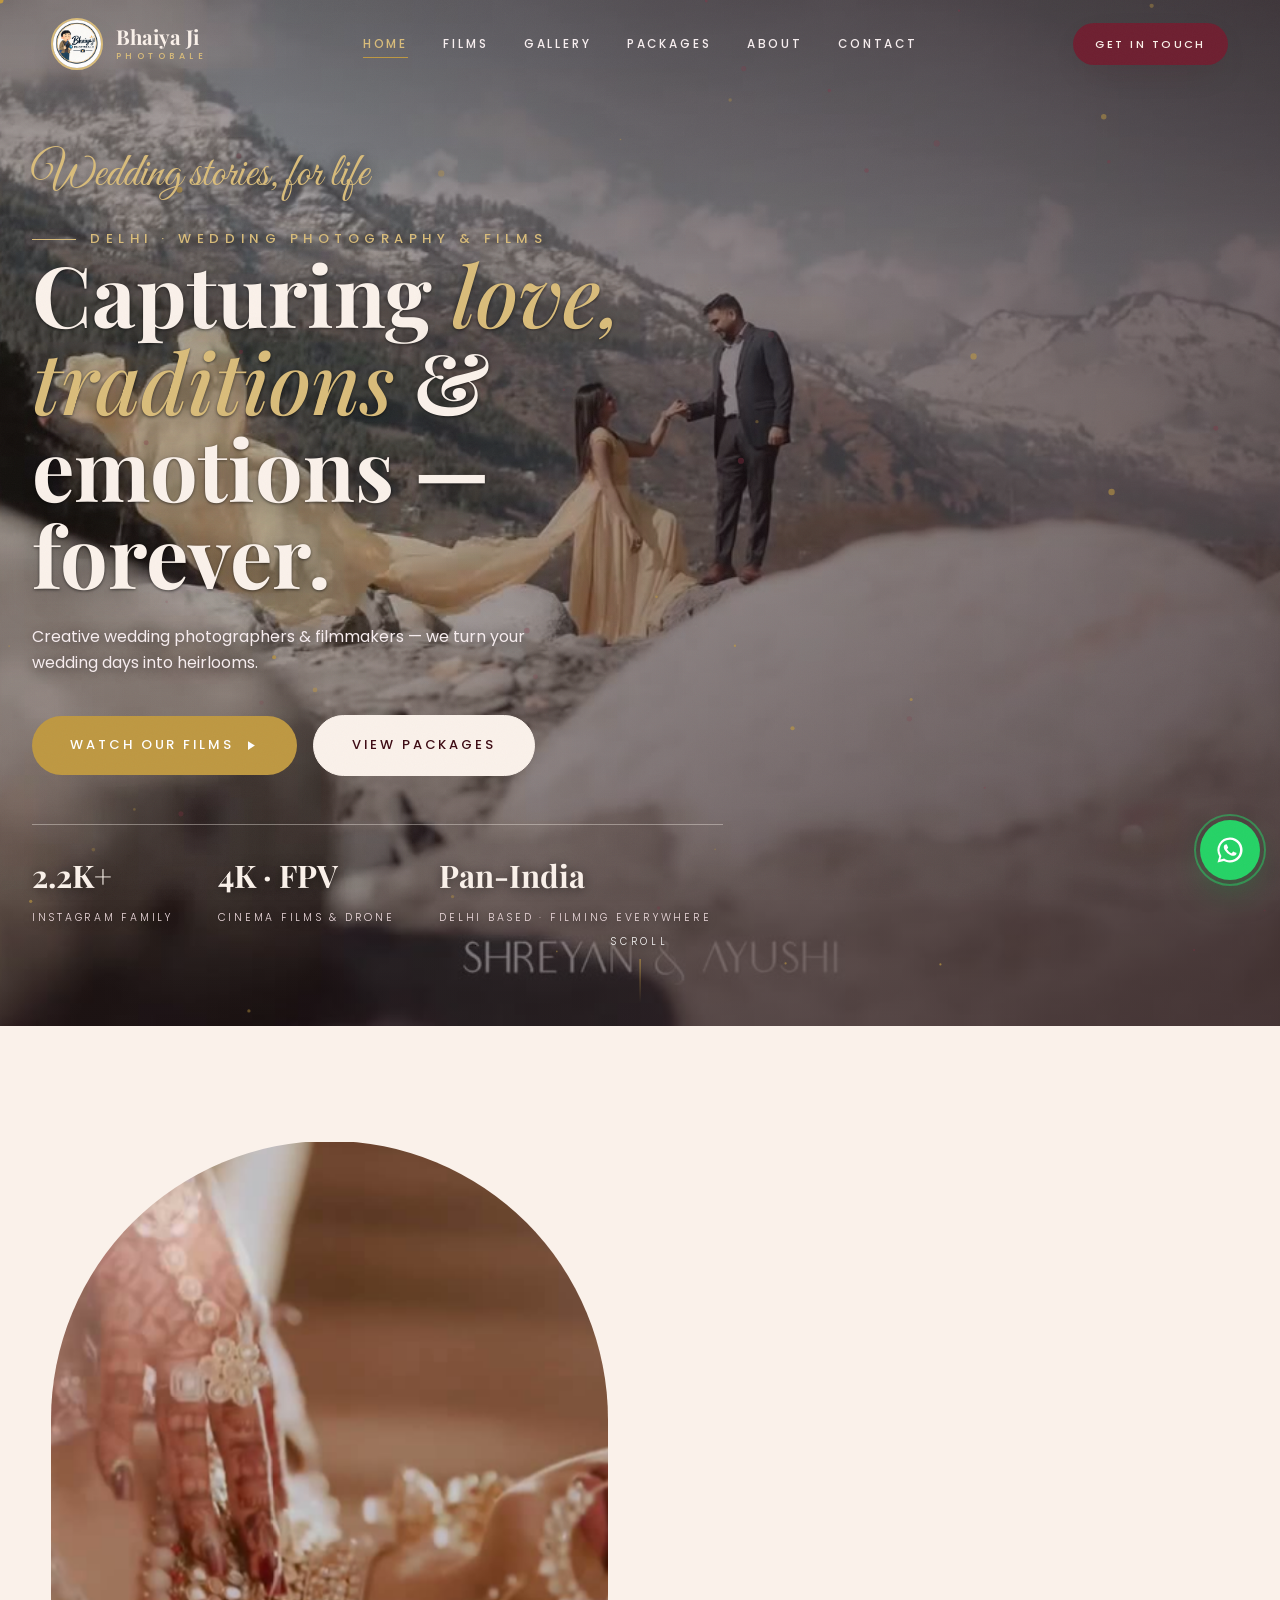
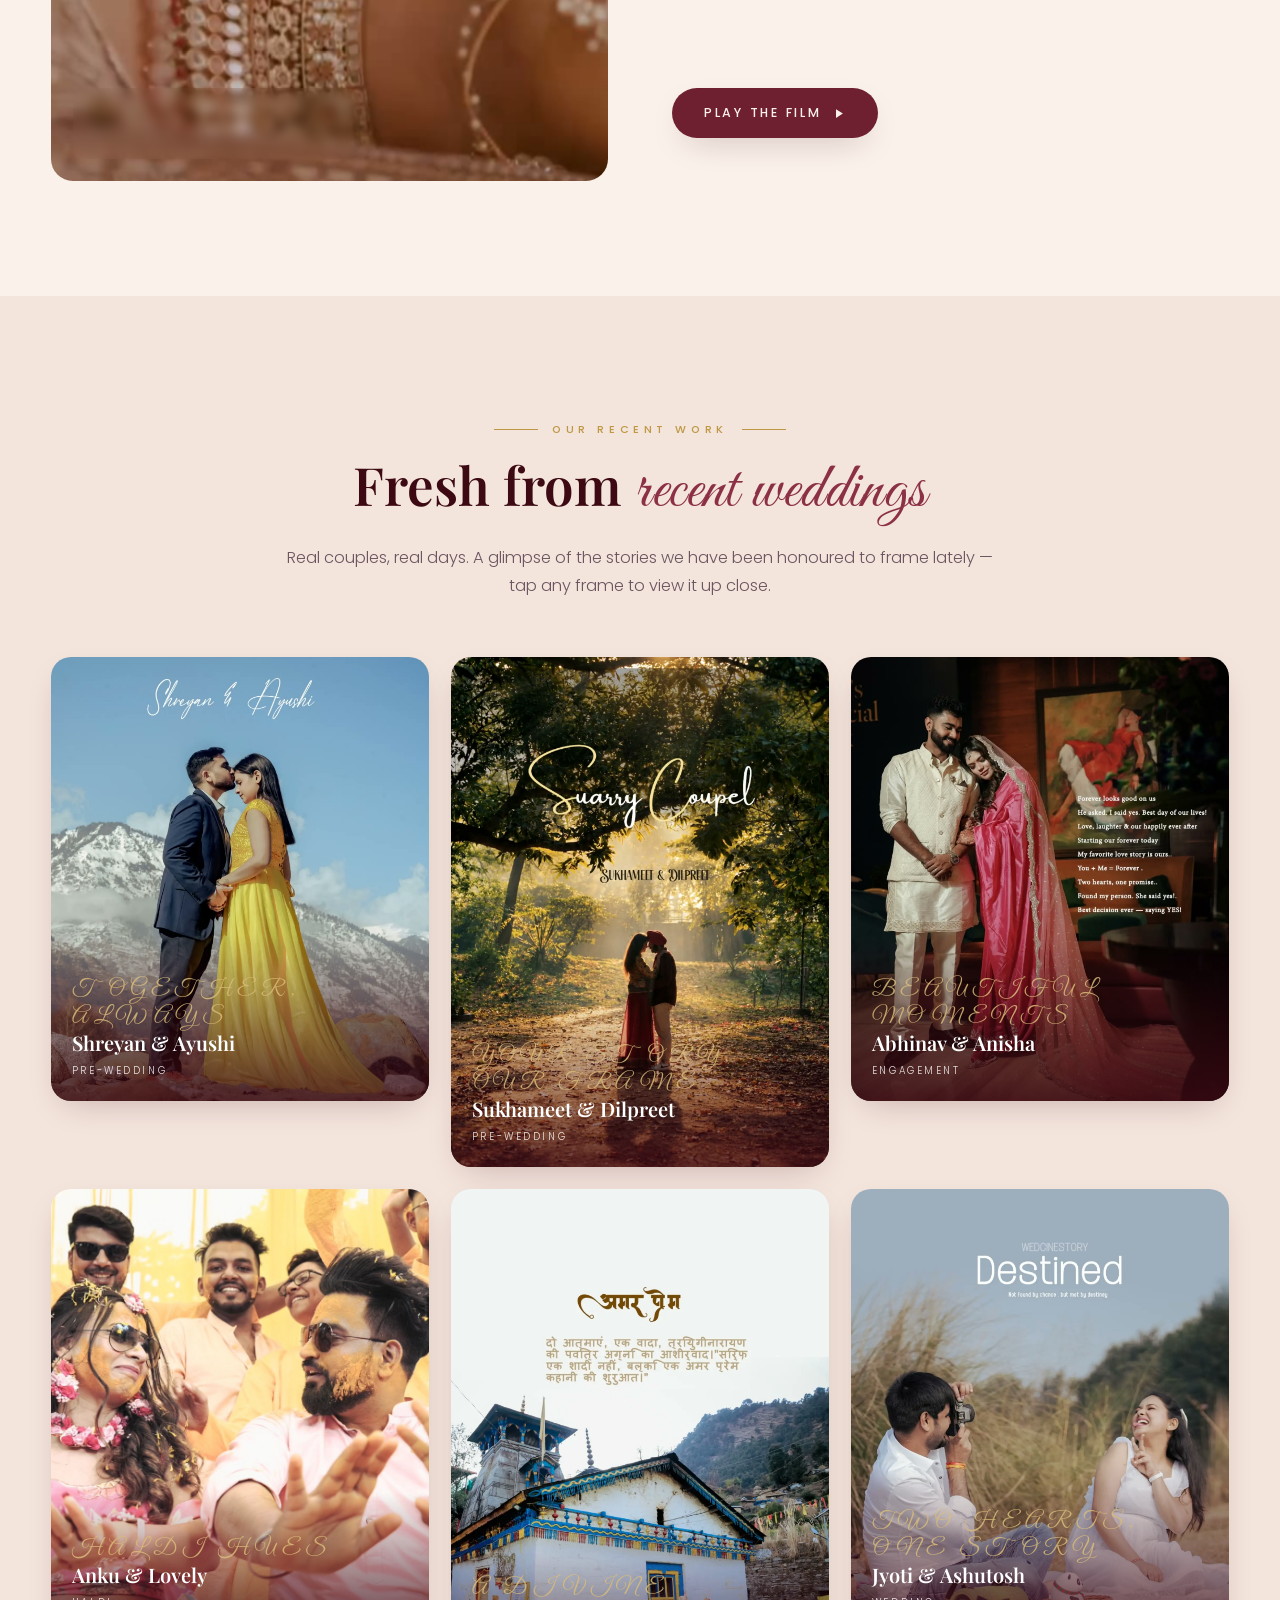
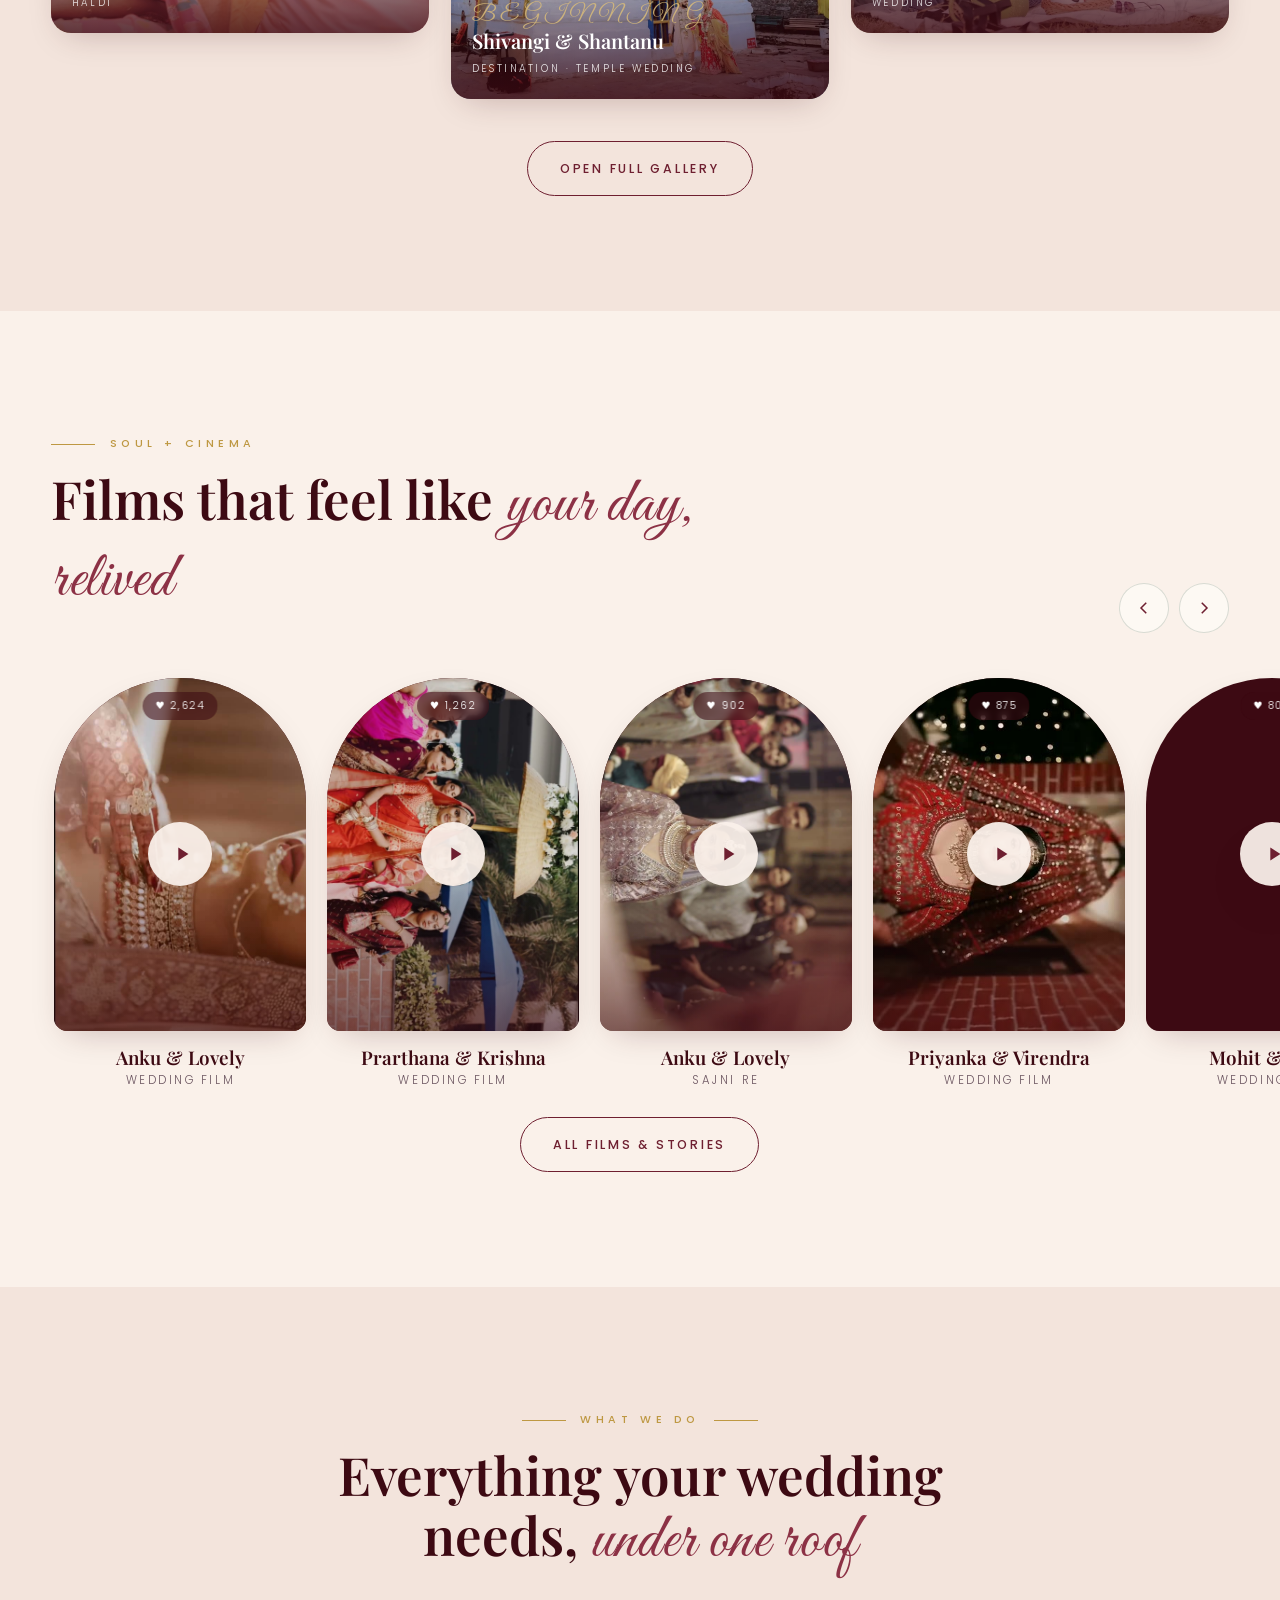
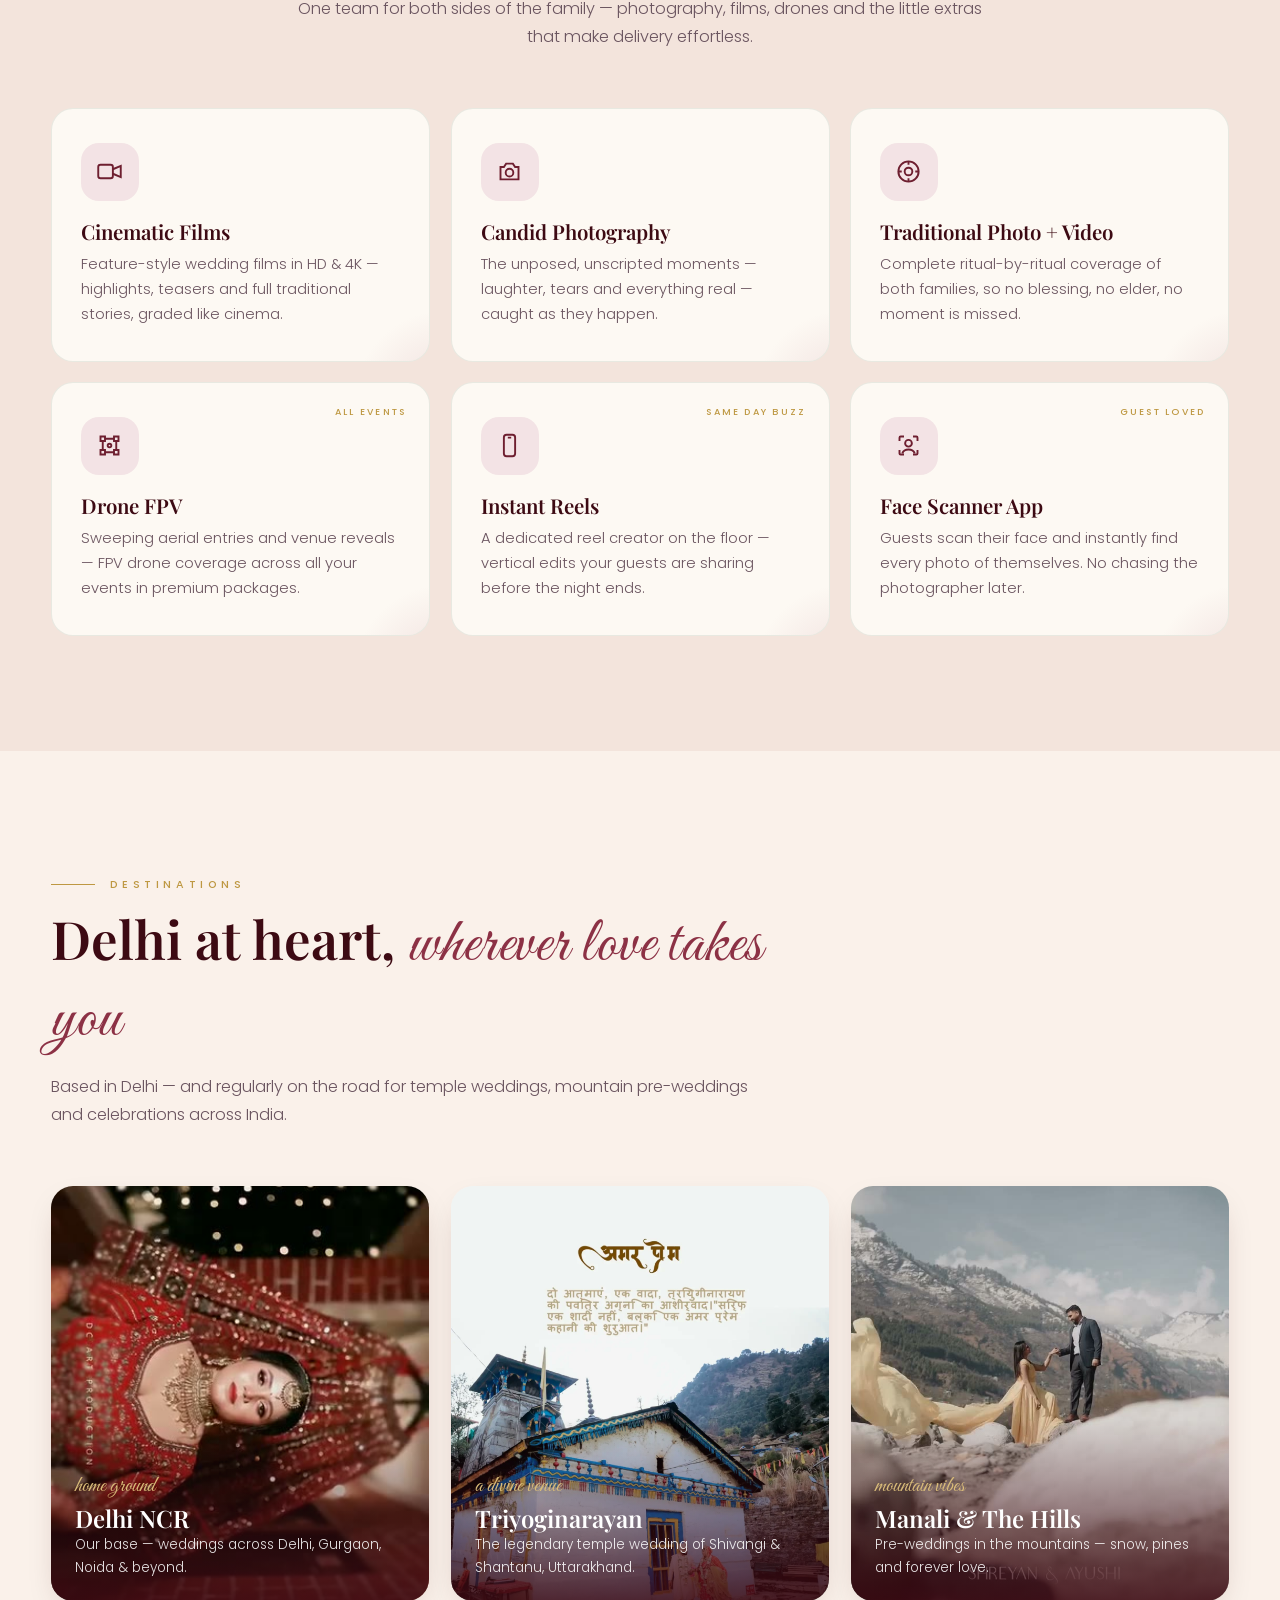
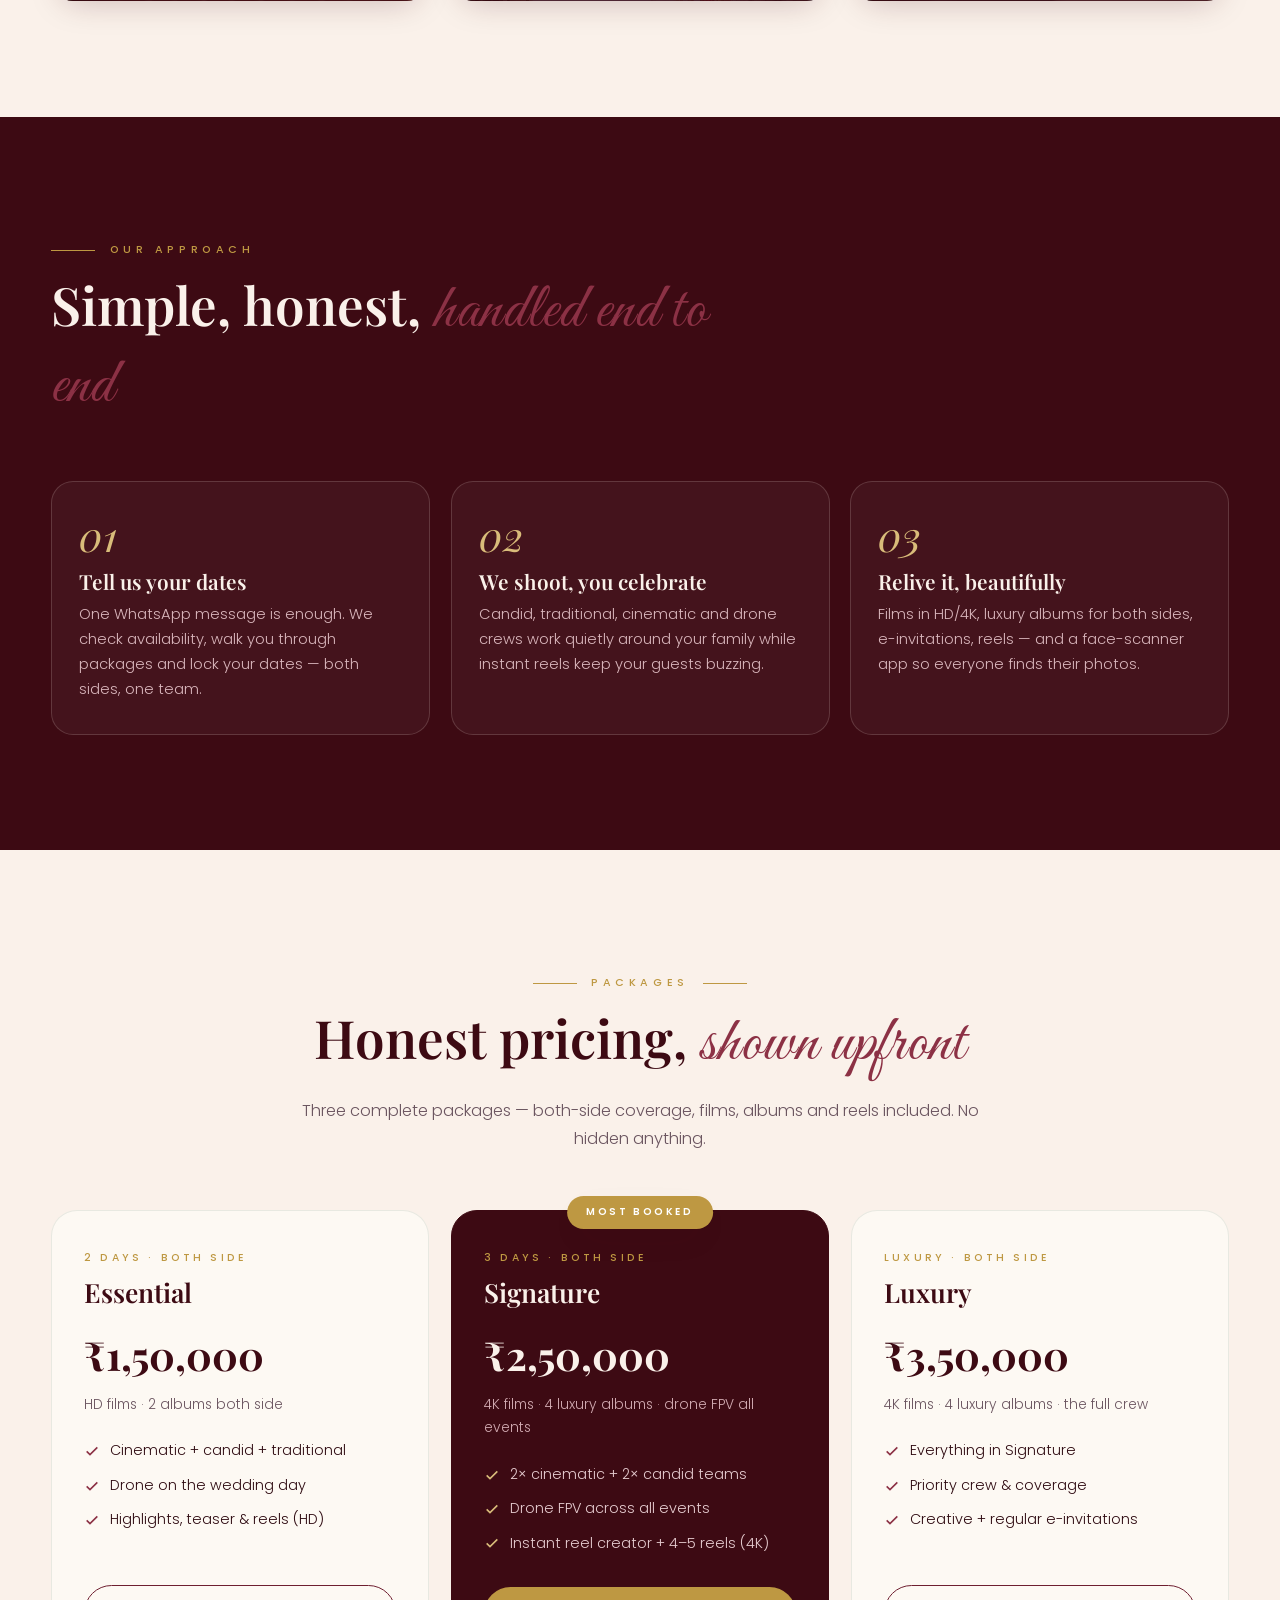
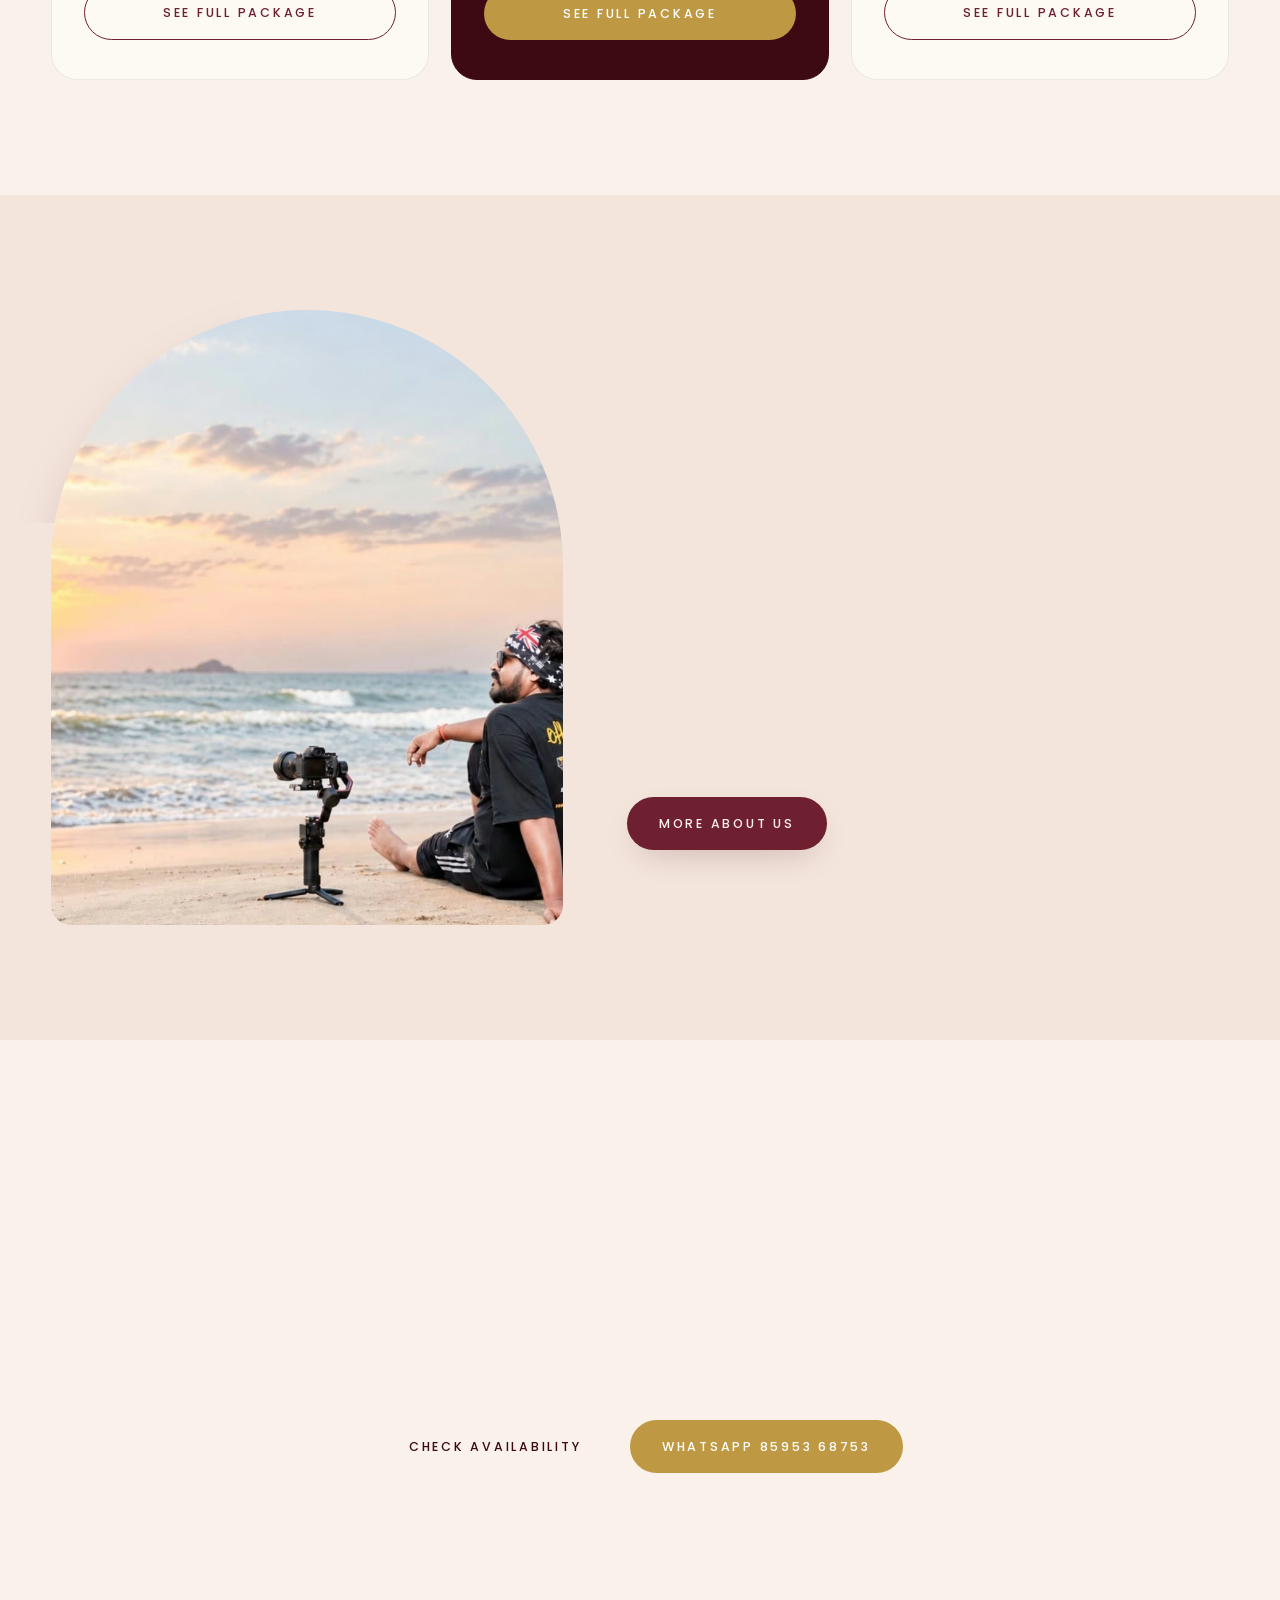
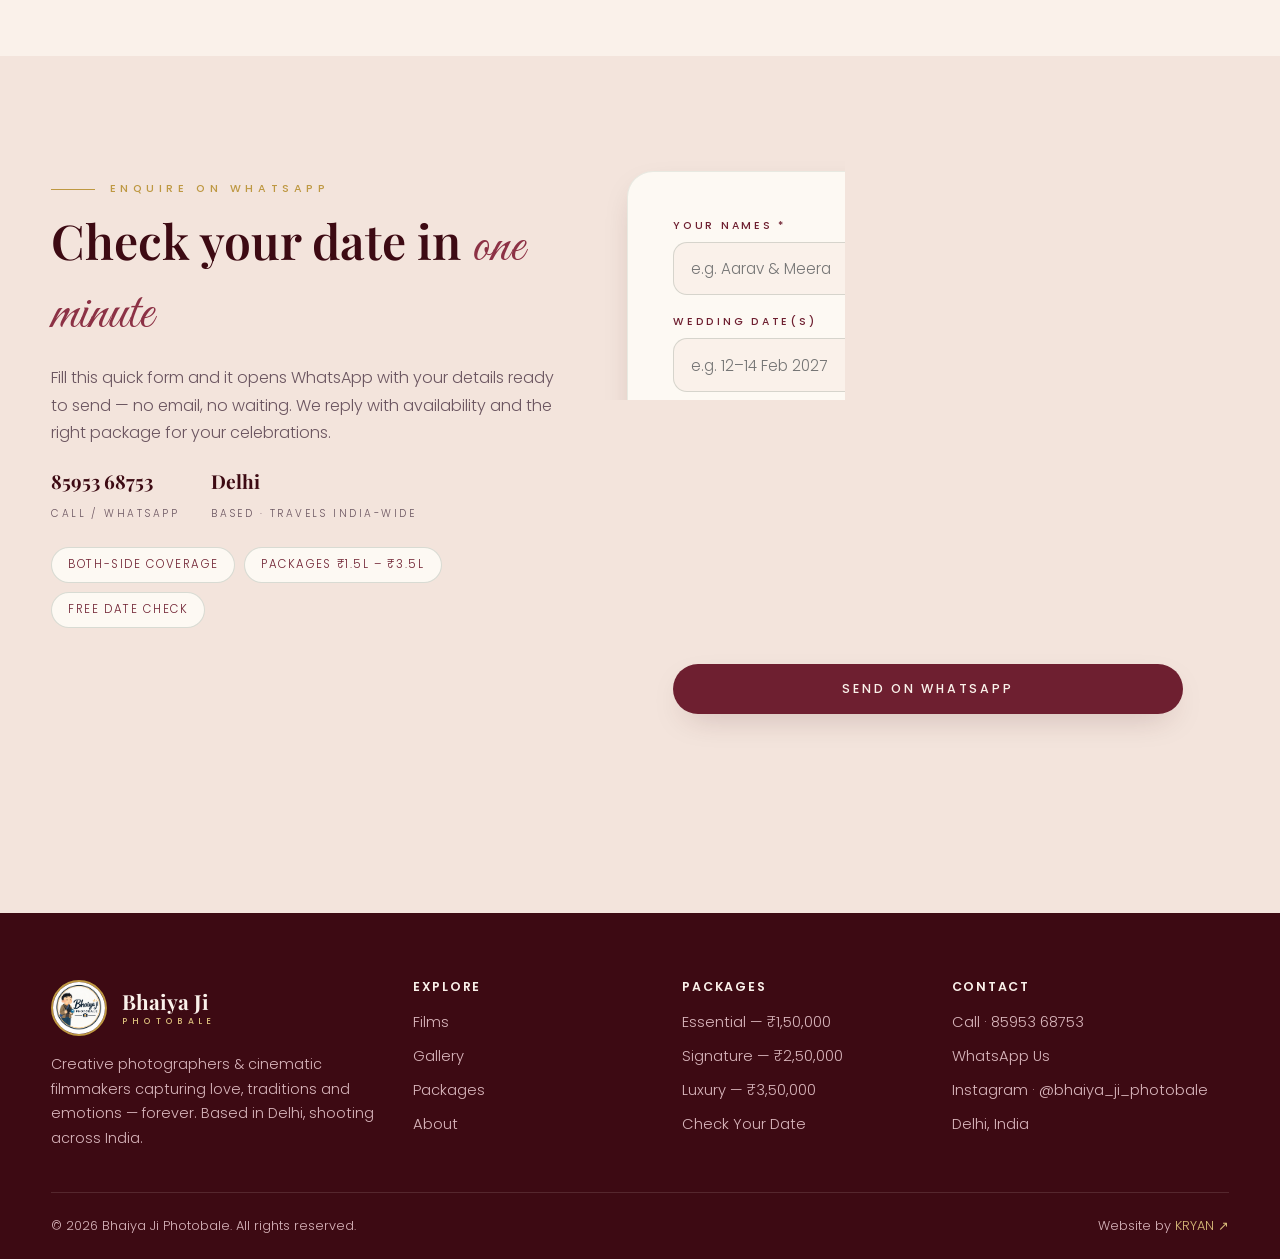
==== commit 8bbbb505: "FINAL23: share image is brand logo" ====
--- a/index.html
+++ b/index.html
@@ -7,7 +7,7 @@
 <link rel="apple-touch-icon" href="assets/favicon.jpg">
 <meta name="theme-color" content="#3D0A13">
 
-<!-- FINAL22: hero video + founder + autoplay films -->
+<!-- FINAL23: hero video + founder + autoplay films -->
 <title>Bhaiya Ji Photobale — Wedding Photography & Films, Delhi | Destination Weddings</title>
 <meta name="description" content="Bhaiya Ji Photobale — creative wedding photographers & cinematic filmmakers based in Delhi. Candid photography, cinematic films, drone FPV, instant reels & luxury albums. Packages from ₹1,50,000. Call 8595368753.">
 <meta property="og:type" content="website">
@@ -15,16 +15,18 @@
 <meta property="og:title" content="Bhaiya Ji Photobale — Wedding Photography & Films, Delhi | Destination Weddings">
 <meta property="og:description" content="Bhaiya Ji Photobale — creative wedding photographers & cinematic filmmakers based in Delhi. Candid photography, cinematic films, drone FPV, instant reels & luxury albums. Packages from ₹1,50,000. Call 8595368753.">
 <meta property="og:url" content="https://kryan21.github.io/bhji-prod/">
-<meta property="og:image" content="https://kryan21.github.io/bhji-prod/assets/anku-lovely-haldi.jpg">
+<meta property="og:image" content="https://kryan21.github.io/bhji-prod/assets/logo.jpg">
+<meta property="og:image:width" content="1080">
+<meta property="og:image:height" content="1080">
 <meta name="twitter:card" content="summary_large_image">
 <meta name="twitter:title" content="Bhaiya Ji Photobale — Wedding Photography & Films, Delhi | Destination Weddings">
 <meta name="twitter:description" content="Bhaiya Ji Photobale — creative wedding photographers & cinematic filmmakers based in Delhi. Candid photography, cinematic films, drone FPV, instant reels & luxury albums. Packages from ₹1,50,000. Call 8595368753.">
-<meta name="twitter:image" content="https://kryan21.github.io/bhji-prod/assets/anku-lovely-haldi.jpg">
+<meta name="twitter:image" content="https://kryan21.github.io/bhji-prod/assets/logo.jpg">
 <link rel="icon" href="assets/logo.jpg">
 <link rel="preconnect" href="https://fonts.googleapis.com">
 <link rel="preconnect" href="https://fonts.gstatic.com" crossorigin>
 <link href="https://fonts.googleapis.com/css2?family=Playfair+Display:ital,wght@0,500;0,600;0,700;0,800;1,500;1,600&family=Poppins:wght@300;400;500;600&family=Great+Vibes&display=swap" rel="stylesheet">
-<link rel="stylesheet" href="style.css?v=22">
+<link rel="stylesheet" href="style.css?v=23">
 <script type="application/ld+json">
 {"@context":"https://schema.org","@type":"LocalBusiness","name":"Bhaiya Ji Photobale","description":"Wedding photography and cinematic wedding films, based in Delhi, shooting across India.","telephone":"+91 8595368753","address":{"@type":"PostalAddress","addressLocality":"Delhi","addressCountry":"IN"},"sameAs":["https://www.instagram.com/bhaiya_ji_photobale"],"priceRange":"₹₹"}
 </script>
@@ -529,7 +531,7 @@
   </div>
 </div>
 
-<script src="script.js?v=22"></script>
+<script src="script.js?v=23"></script>
 <script>
 /* home work-cards use the lightbox */
 (function(){
--- a/style.css
+++ b/style.css
@@ -1,4 +1,4 @@
-/* FINAL22: hero video + founder + autoplay films */
+/* FINAL23: hero video + founder + autoplay films */
 /* ============================================================
    BHAIYA JI PHOTOBALE — Wedding Photography & Films
    Botanical editorial · deep green + cream · arch frames
@@ -622,7 +622,7 @@
 .hero-live{position:absolute;left:50%;transform:translateX(-50%);bottom:26px;z-index:3;display:inline-flex;align-items:center;gap:.5rem;background:rgba(61,10,19,.55);backdrop-filter:blur(6px);color:var(--cream);font-size:.68rem;font-weight:600;letter-spacing:.14em;text-transform:uppercase;padding:.5rem .95rem;border-radius:999px;border:1px solid rgba(250,241,234,.35);white-space:nowrap}
 .hero-live .pulse-dot{width:8px;height:8px;border-radius:50%;background:#E4572E;animation:pulse 1.6s ease-out infinite}
 
-/* ===== FINAL22: full-screen hero film ===== */
+/* ===== FINAL23: full-screen hero film ===== */
 .hero{min-height:100svh;display:flex;align-items:center;padding:8.5rem 0 6rem;background:var(--green-3)}
 .hero-bg{position:absolute;inset:0;width:100%;height:100%;object-fit:cover;z-index:0}
 .hero-shade{position:absolute;inset:0;z-index:1;background:linear-gradient(90deg,rgba(10,26,18,.82) 0%,rgba(10,26,18,.55) 46%,rgba(10,26,18,.18) 78%,rgba(10,26,18,.30) 100%),linear-gradient(to top,rgba(10,26,18,.55),transparent 42%)}
@@ -645,7 +645,7 @@
   .hero-shade{background:linear-gradient(90deg,rgba(10,26,18,.72),rgba(10,26,18,.45)),linear-gradient(to top,rgba(10,26,18,.6),transparent 50%)}
 }
 
-/* ===== FINAL22: hero layout + header over film ===== */
+/* ===== FINAL23: hero layout + header over film ===== */
 .hero-bg{object-position:72% 50%}
 .header-dark .brand .bname{color:var(--cream)}
 .header-dark .brand .bname span{color:var(--gold-soft)}
@@ -659,7 +659,7 @@
 .header-dark.scrolled .burger,.header-dark.scrolled .call-btn{border-color:var(--line);color:var(--green)}
 @media(max-width:640px){ .hero-bg{object-position:50% 50%} }
 
-/* ===== FINAL22: contrast pass — nothing blends into the film ===== */
+/* ===== FINAL23: contrast pass — nothing blends into the film ===== */
 .hero-bg{object-position:50% 50%}
 .hero-shade{background:
   linear-gradient(90deg,rgba(45,10,18,.92) 0%,rgba(45,10,18,.68) 48%,rgba(45,10,18,.40) 80%,rgba(45,10,18,.48) 100%),
@@ -684,7 +684,7 @@
     linear-gradient(rgba(45,10,18,.30),rgba(45,10,18,.30))}
 }
 
-/* ===== FINAL22: hero copy — bigger, moved right ===== */
+/* ===== FINAL23: hero copy — bigger, moved right ===== */
 .hero-inner{display:flex;justify-content:flex-end}
 .hero .hero-copy{max-width:740px}
 .hero-copy .script{font-size:clamp(2.1rem,3.6vw,3.1rem)}
@@ -711,7 +711,7 @@
     linear-gradient(rgba(45,10,18,.30),rgba(45,10,18,.30))}
 }
 
-/* ===== FINAL22: hero copy full right half — edge to middle ===== */
+/* ===== FINAL23: hero copy full right half — edge to middle ===== */
 .hero-inner{width:100%;max-width:none;margin:0;padding-right:clamp(1.25rem,4vw,4.5rem);padding-left:1.25rem}
 .hero .hero-copy{max-width:min(900px,54vw)}
 .hero-shade{background:
@@ -729,7 +729,7 @@
     linear-gradient(rgba(45,10,18,.30),rgba(45,10,18,.30))}
 }
 
-/* ===== FINAL22: hero hard-left + films rail auto-scroll ===== */
+/* ===== FINAL23: hero hard-left + films rail auto-scroll ===== */
 .hero-inner{justify-content:flex-start;padding-left:clamp(1rem,2.5vw,2.75rem);padding-right:1.25rem}
 .hero-shade{background:
   linear-gradient(90deg,rgba(45,10,18,.94) 0%,rgba(45,10,18,.76) 52%,rgba(45,10,18,.42) 84%,rgba(45,10,18,.48) 100%),
@@ -747,7 +747,7 @@
   section:has(.films-rail) .wrap{overflow-x:auto}
 }
 
-/* ===== FINAL22: phone polish — top fixed, no sideways flow, tighter type ===== */
+/* ===== FINAL23: phone polish — top fixed, no sideways flow, tighter type ===== */
 html,body{overflow-x:hidden;overflow-x:clip}
 html{scroll-behavior:smooth;-webkit-text-size-adjust:100%;overscroll-behavior-x:none}
 *{-webkit-tap-highlight-color:transparent}
@@ -770,15 +770,15 @@
 }
 @media (prefers-reduced-motion: reduce){ html{scroll-behavior:auto} }
 
-/* ===== FINAL22: hero intro — properly small ===== */
+/* ===== FINAL23: hero intro — properly small ===== */
 .hero-sub{font-size:.92rem;line-height:1.6;max-width:480px;font-weight:400}
 @media(max-width:820px){ .hero-sub{font-size:.87rem;line-height:1.58} }
 
-/* ===== FINAL22: hero intro — sentence trimmed, size restored ===== */
+/* ===== FINAL23: hero intro — sentence trimmed, size restored ===== */
 .hero-sub{font-size:1rem;line-height:1.65;max-width:500px}
 @media(max-width:820px){ .hero-sub{font-size:.95rem} }
 
-/* ===== FINAL22: hero — lighter, less red (flat wine wash removed) ===== */
+/* ===== FINAL23: hero — lighter, less red (flat wine wash removed) ===== */
 .hero-shade{background:
   linear-gradient(270deg,rgba(36,18,22,.58) 0%,rgba(36,18,22,.38) 48%,rgba(36,18,22,.14) 80%,rgba(36,18,22,.20) 100%),
   linear-gradient(to top,rgba(36,18,22,.38),transparent 48%),
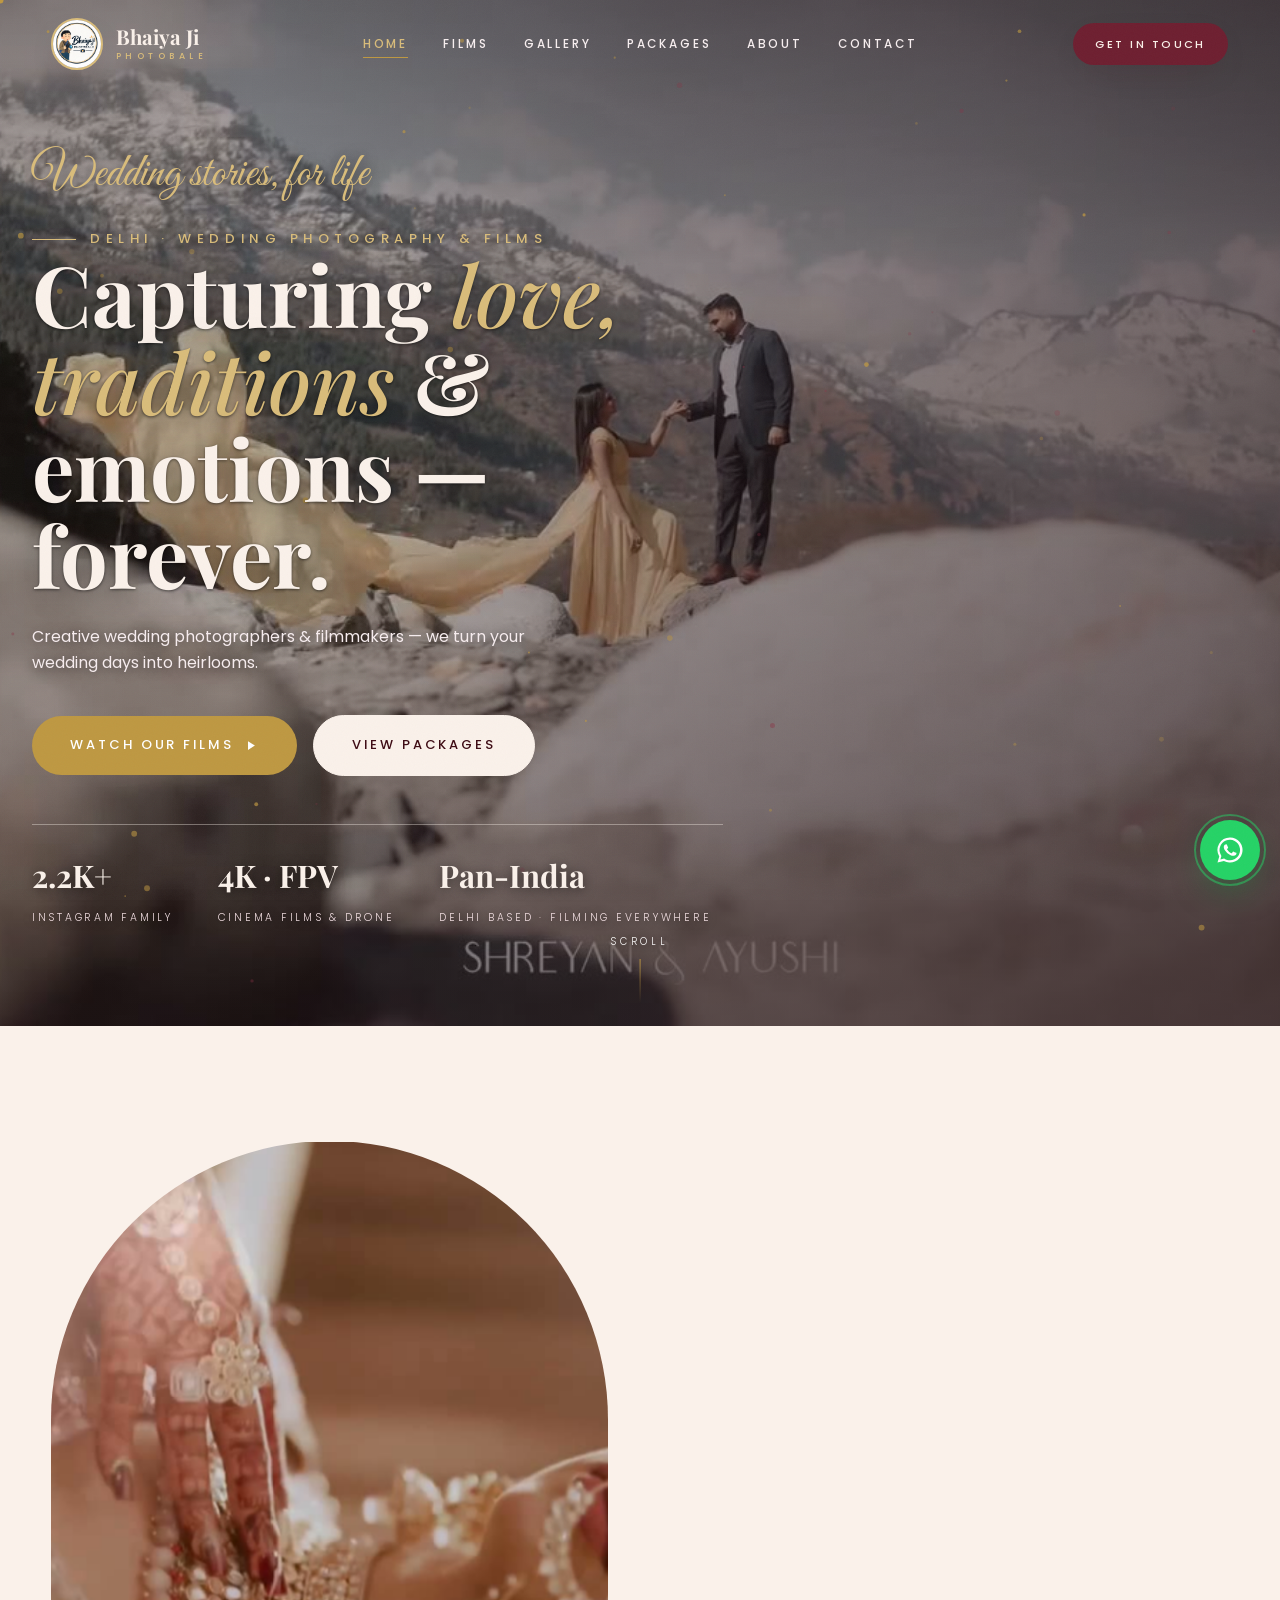
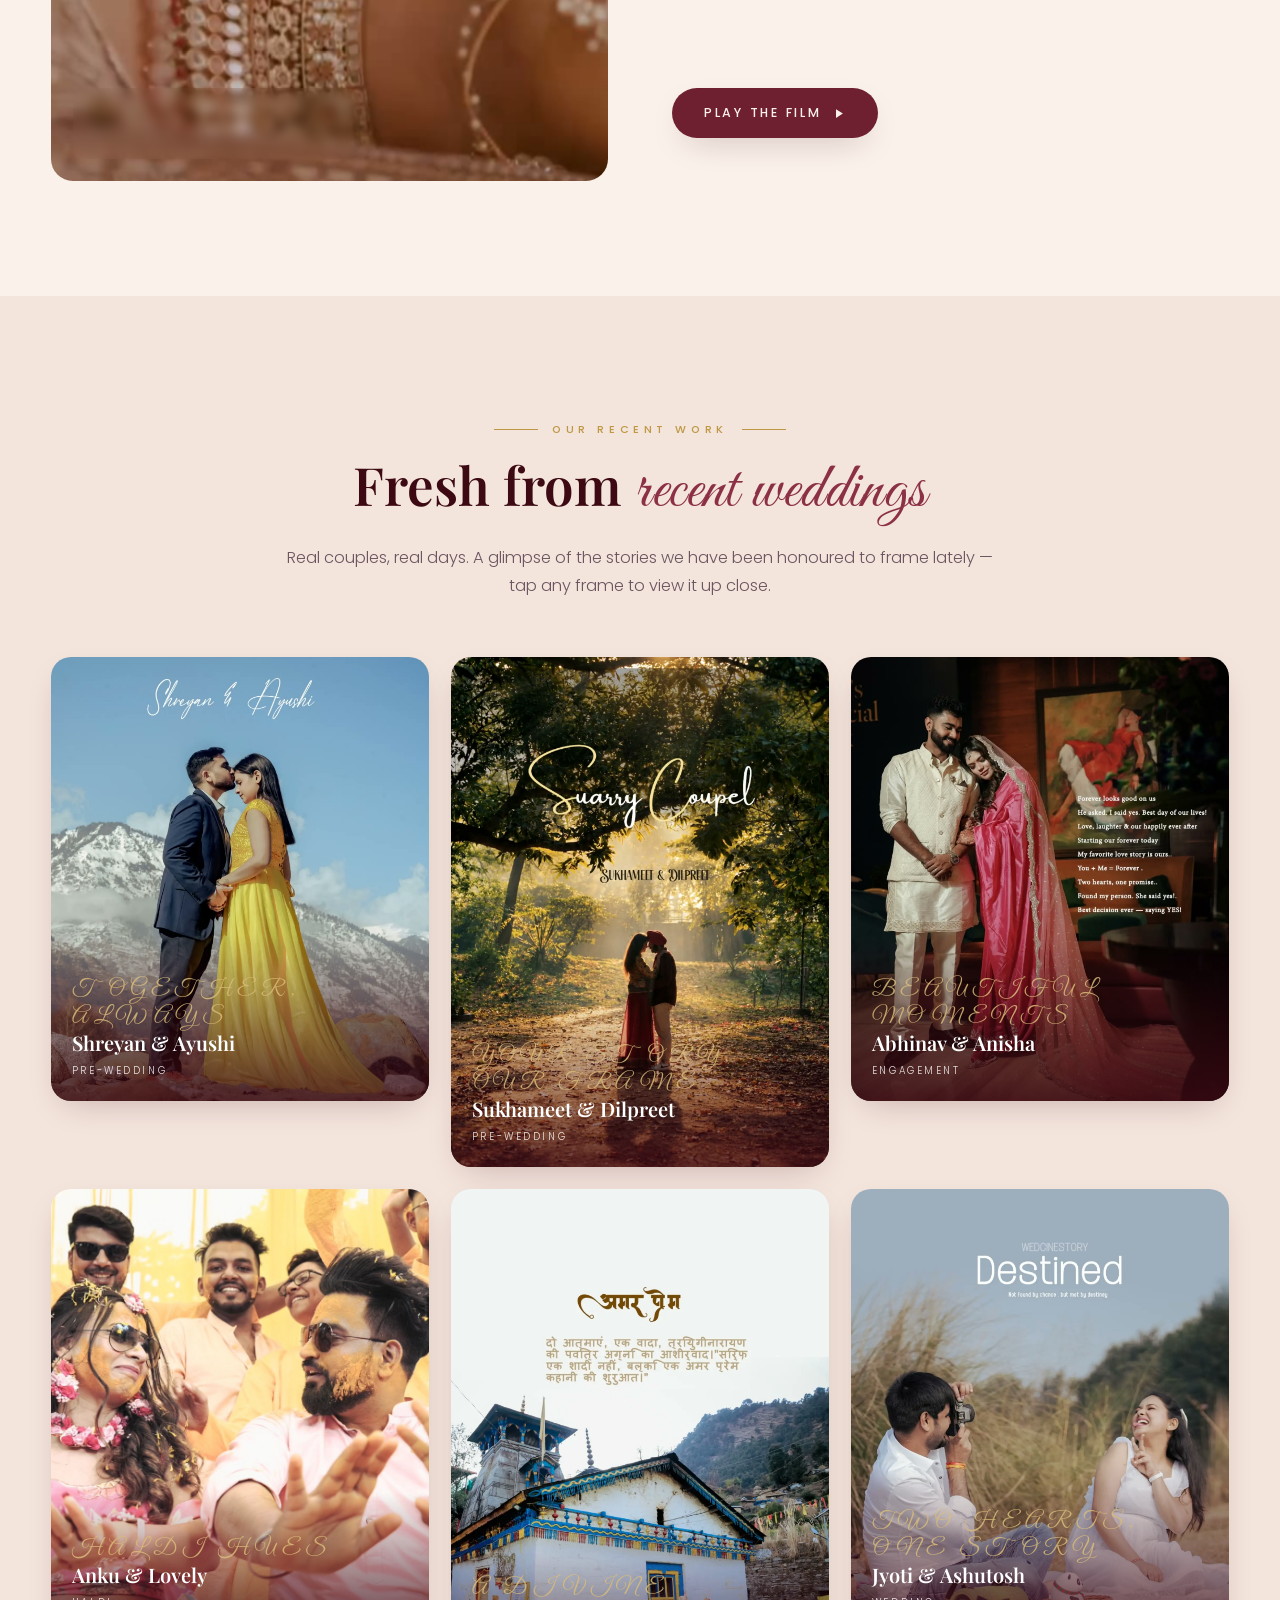
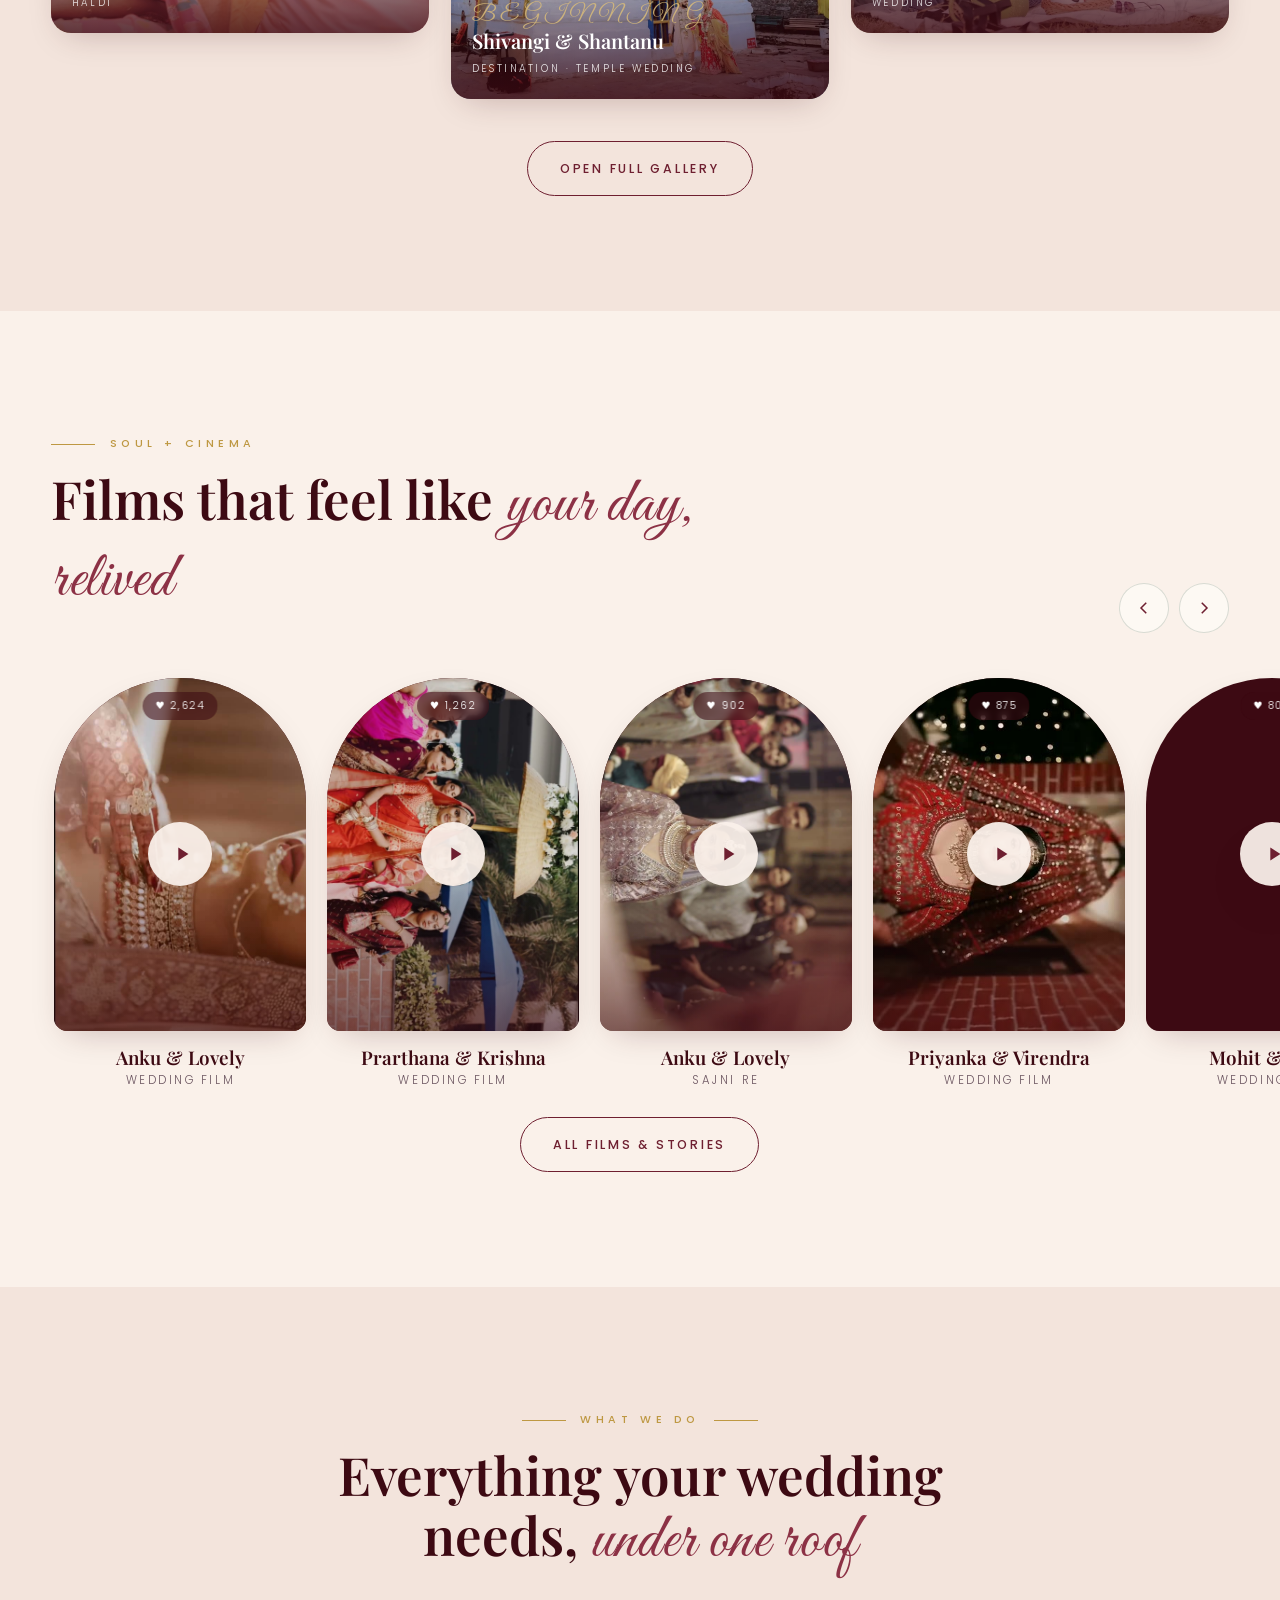
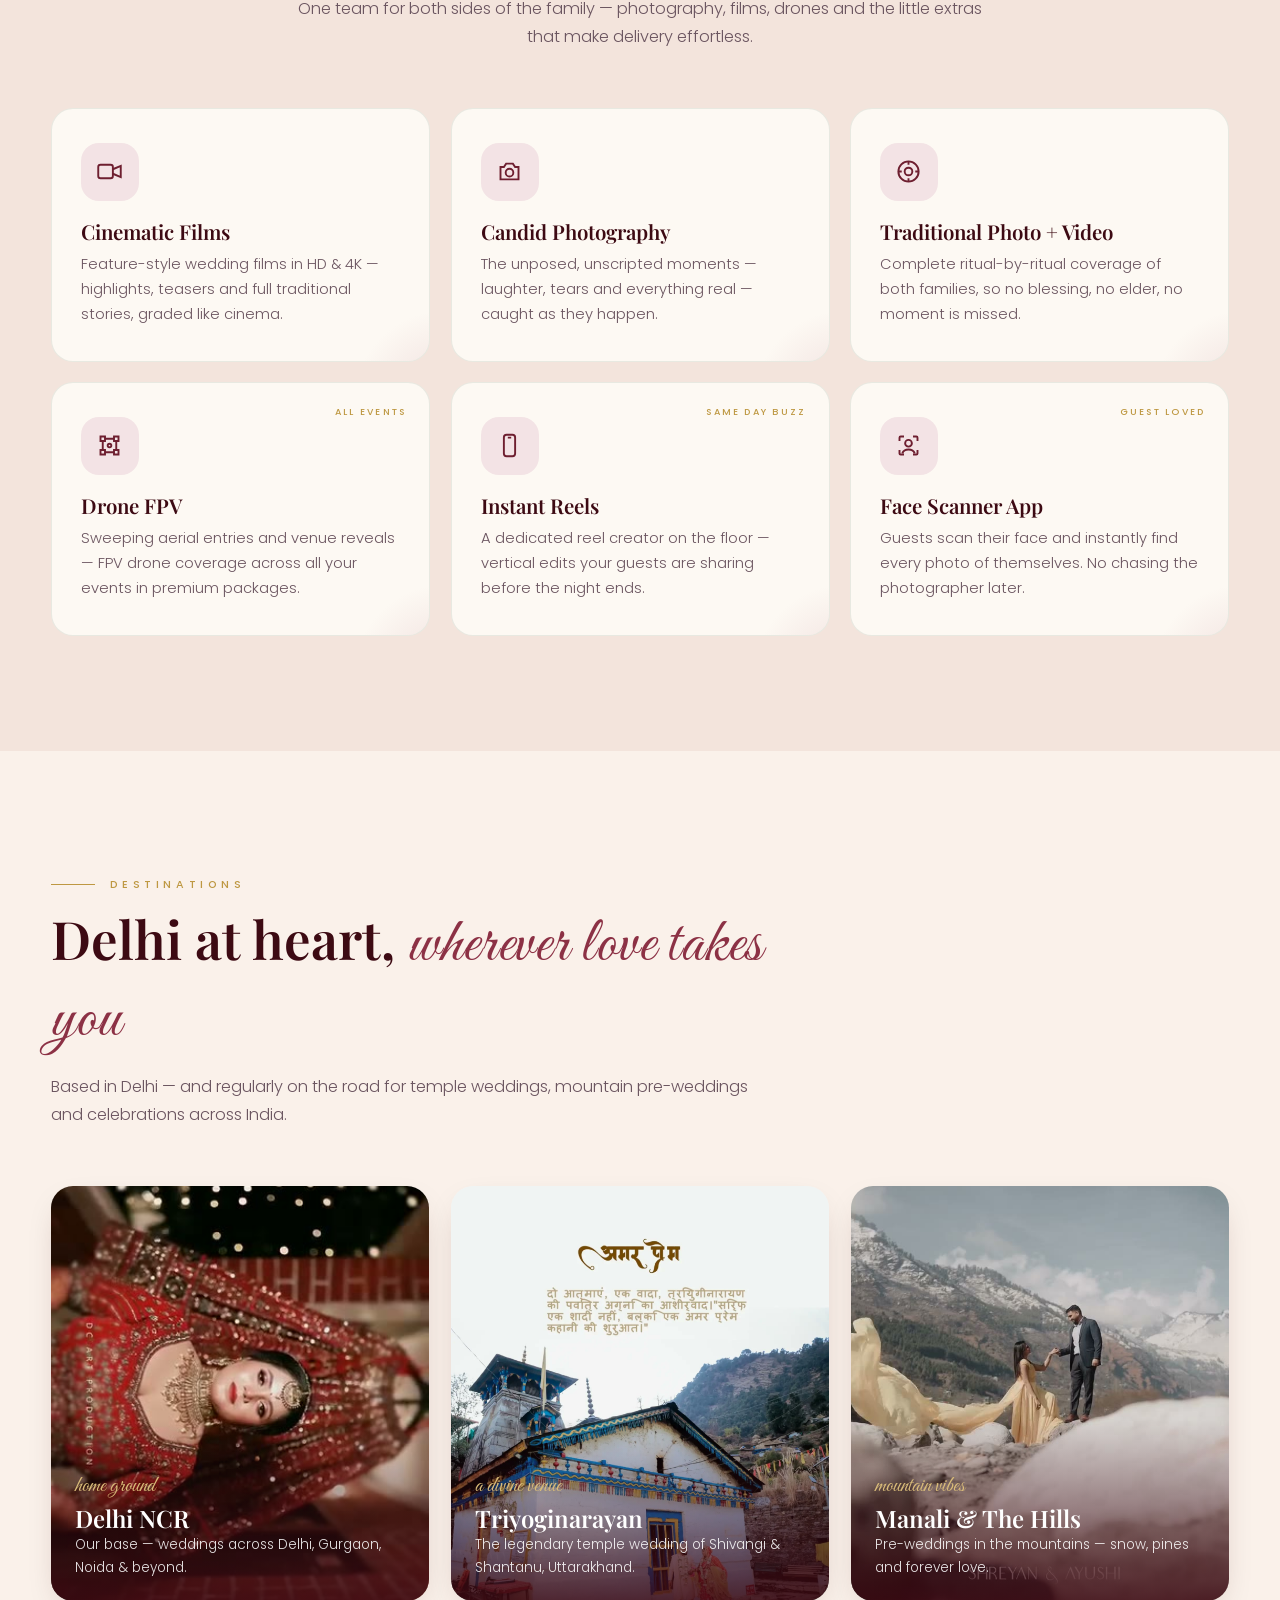
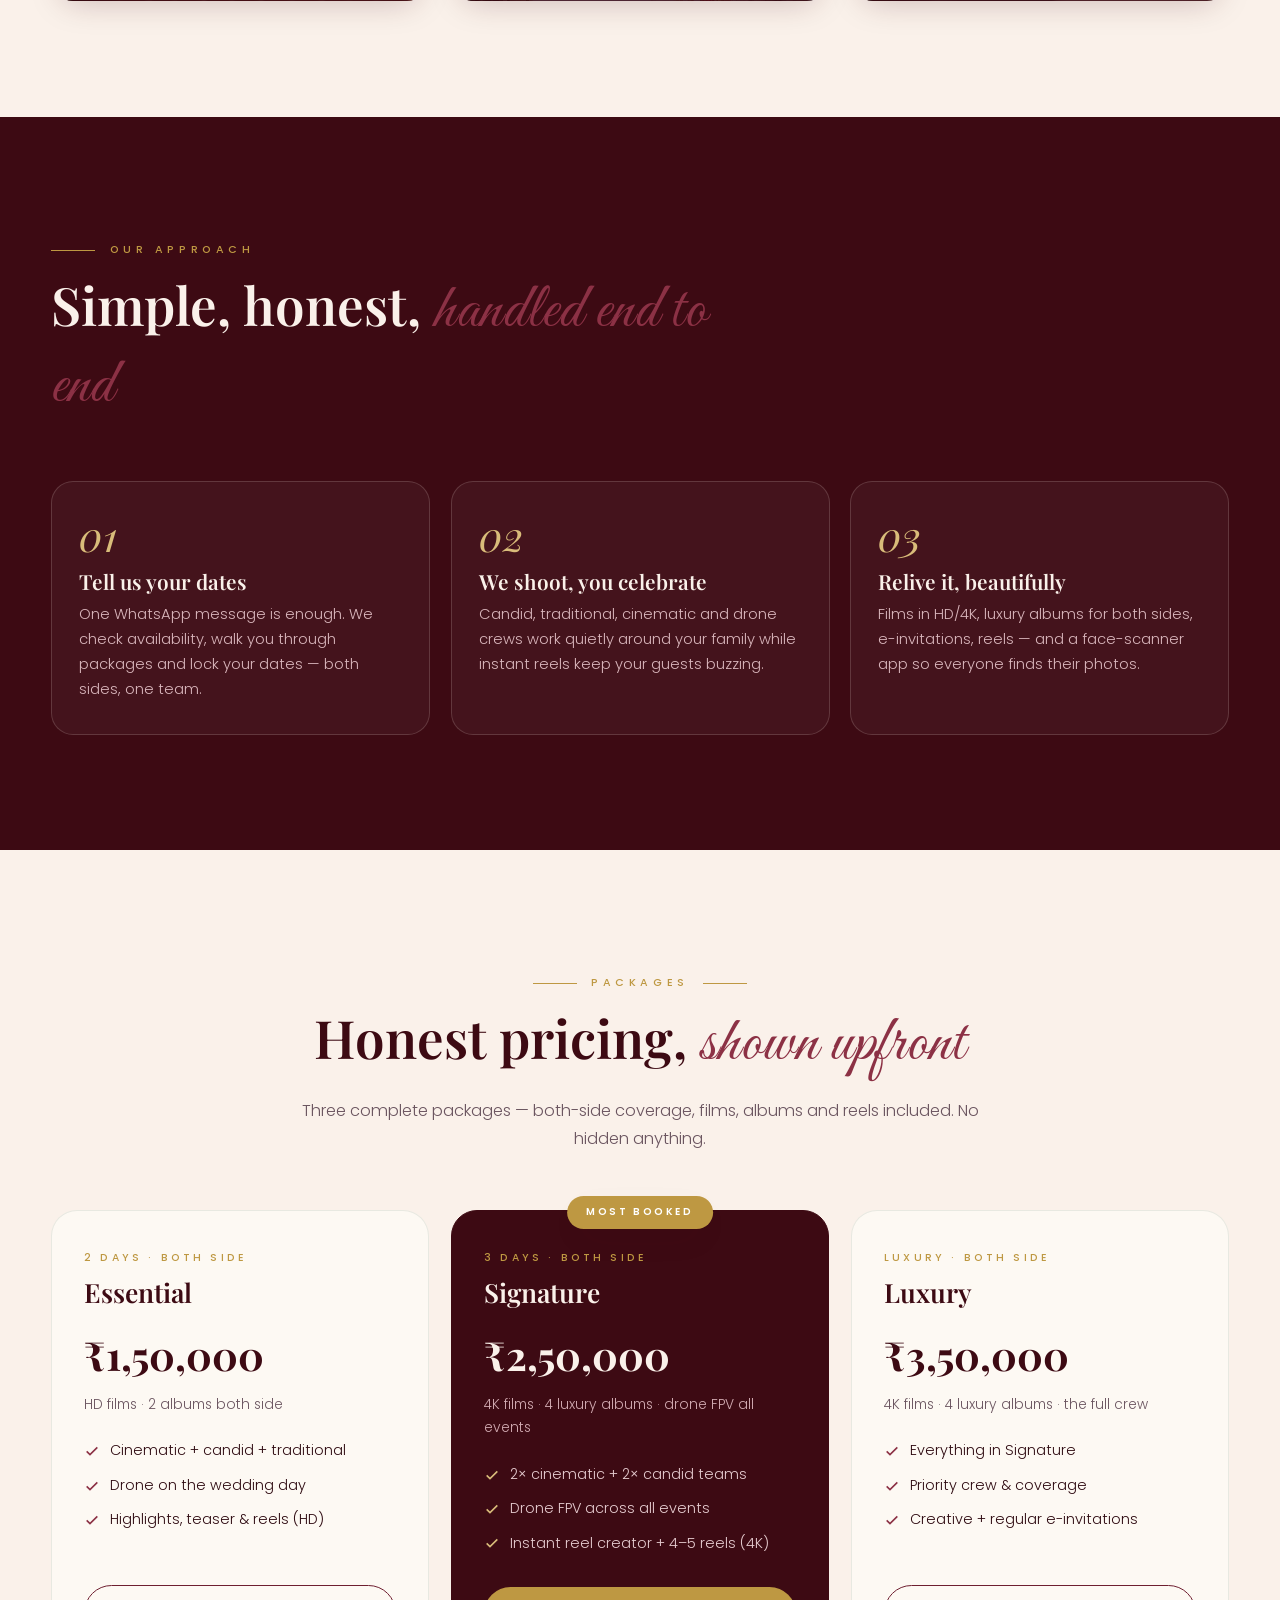
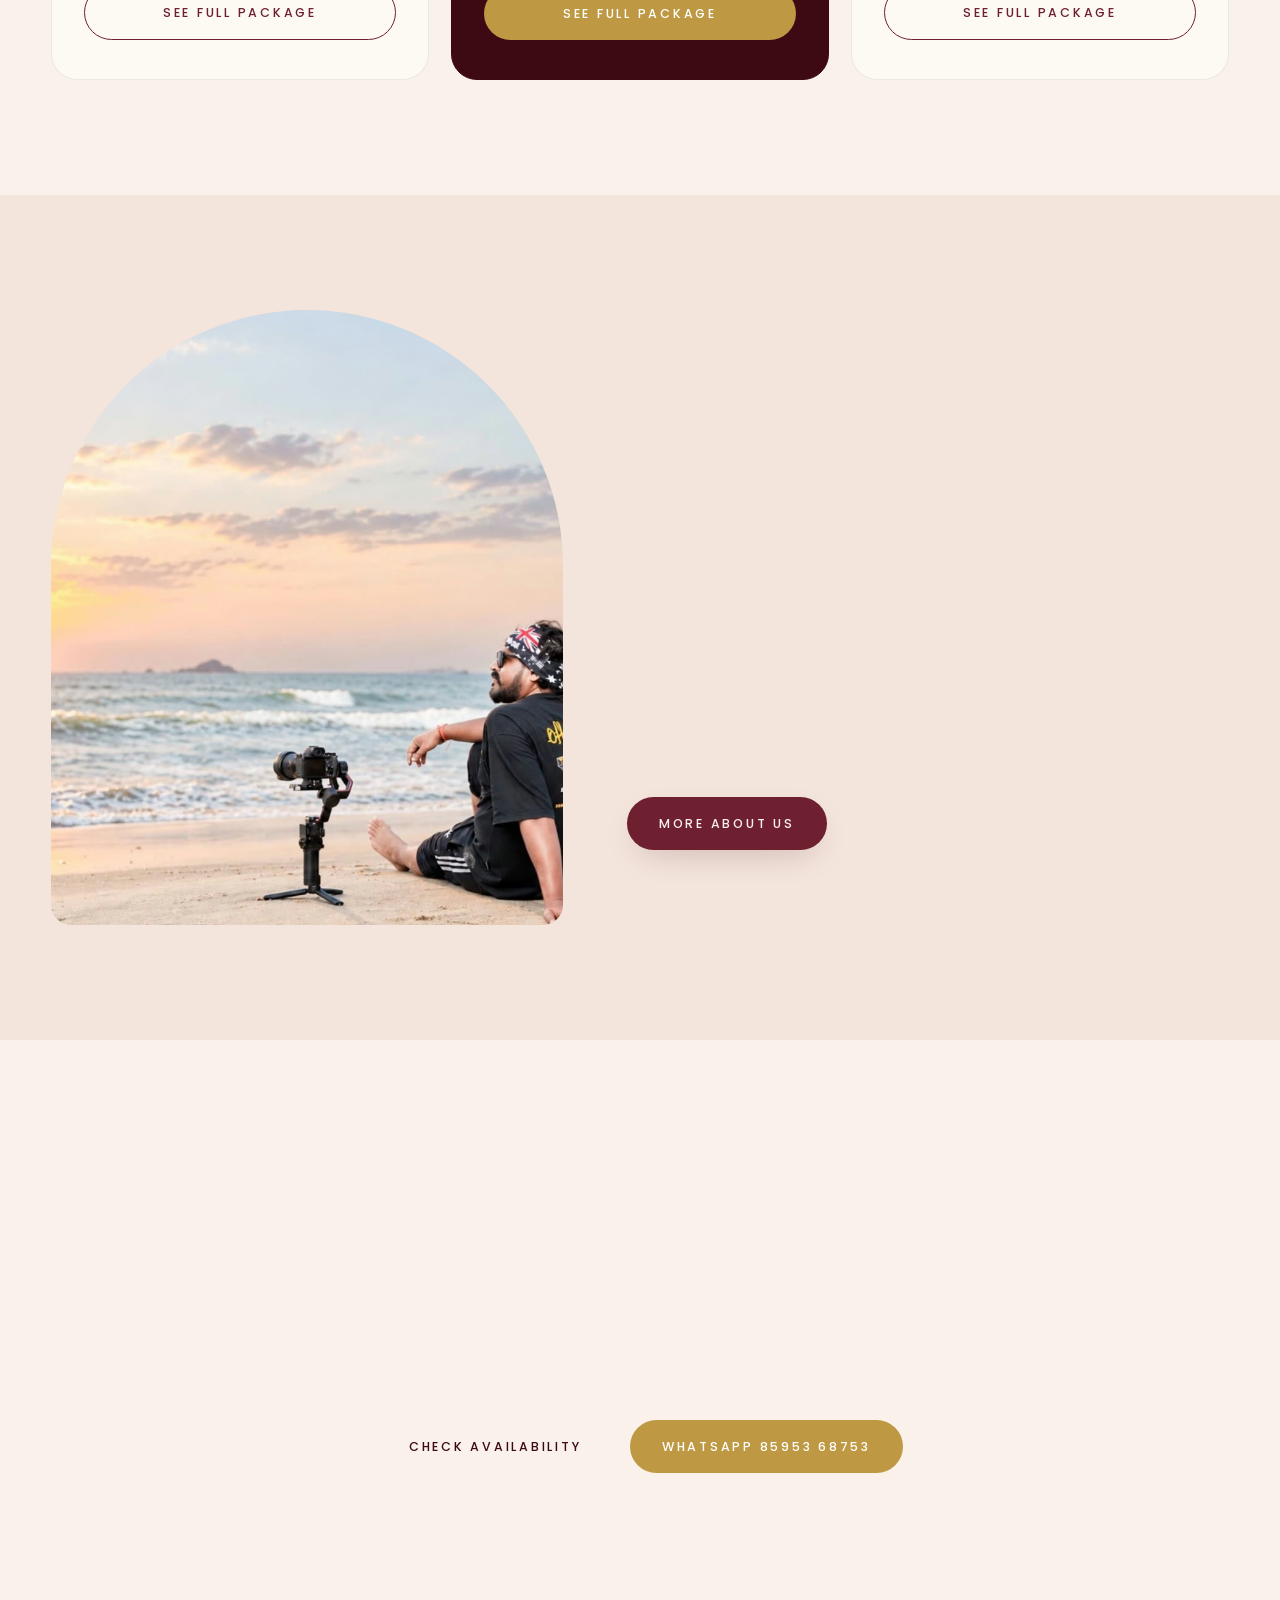
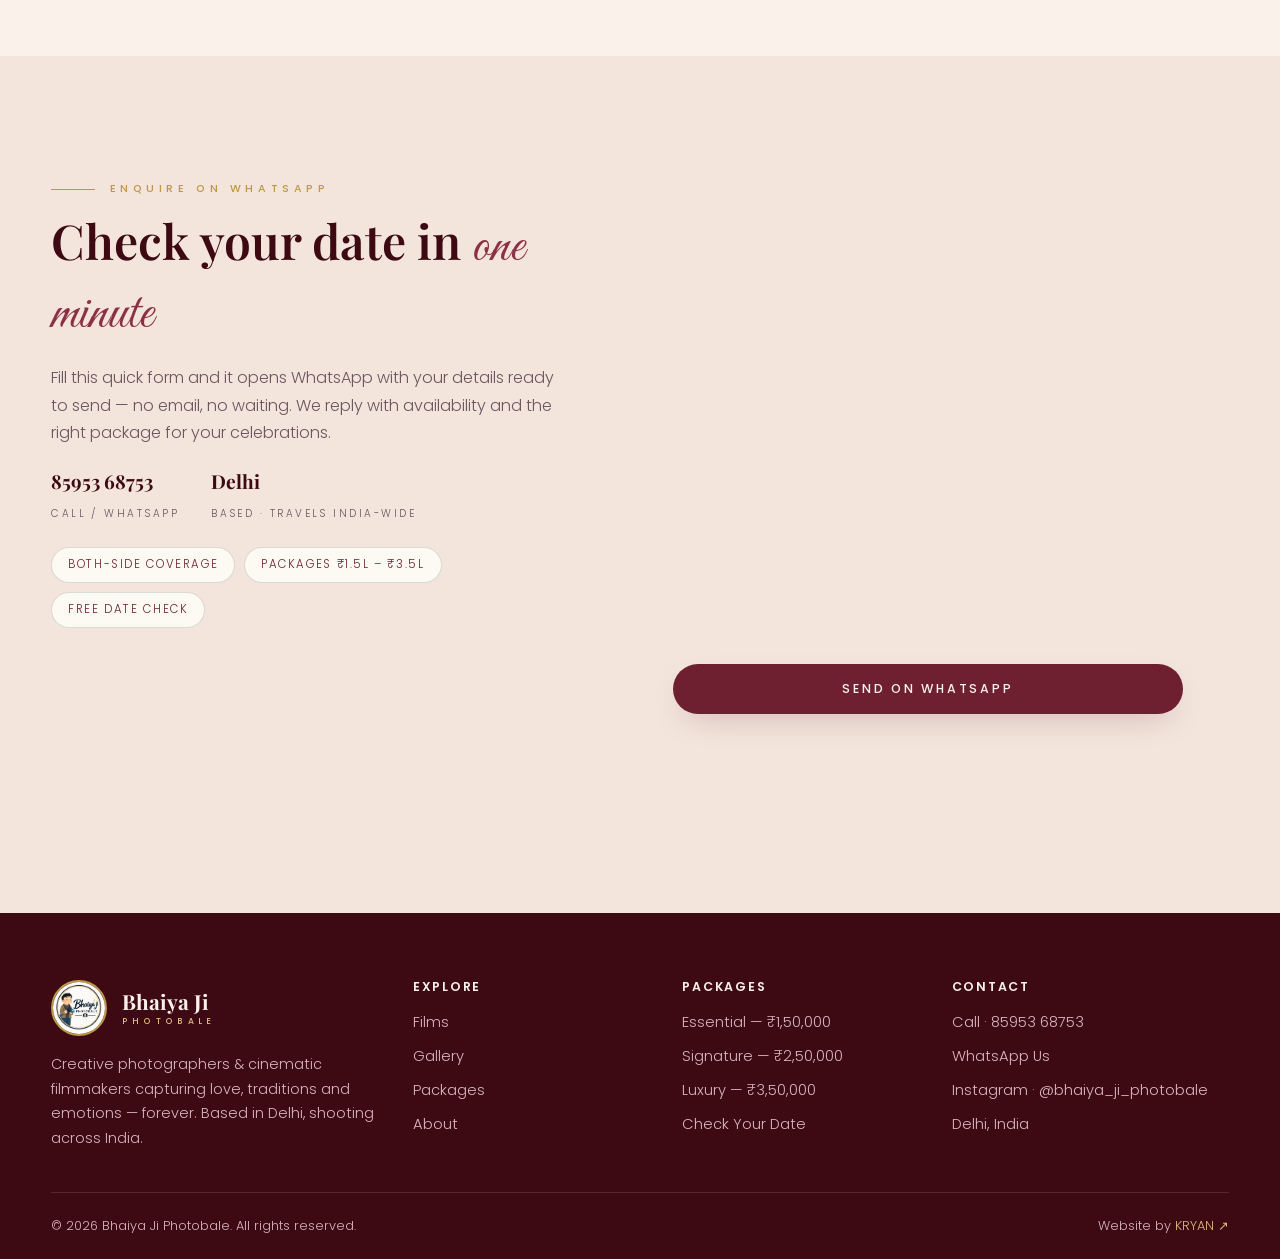
==== commit e9055972: "FINAL24: hero stats one row on phone" ====
--- a/index.html
+++ b/index.html
@@ -7,7 +7,7 @@
 <link rel="apple-touch-icon" href="assets/favicon.jpg">
 <meta name="theme-color" content="#3D0A13">
 
-<!-- FINAL23: hero video + founder + autoplay films -->
+<!-- FINAL24: hero video + founder + autoplay films -->
 <title>Bhaiya Ji Photobale — Wedding Photography & Films, Delhi | Destination Weddings</title>
 <meta name="description" content="Bhaiya Ji Photobale — creative wedding photographers & cinematic filmmakers based in Delhi. Candid photography, cinematic films, drone FPV, instant reels & luxury albums. Packages from ₹1,50,000. Call 8595368753.">
 <meta property="og:type" content="website">
@@ -26,7 +26,7 @@
 <link rel="preconnect" href="https://fonts.googleapis.com">
 <link rel="preconnect" href="https://fonts.gstatic.com" crossorigin>
 <link href="https://fonts.googleapis.com/css2?family=Playfair+Display:ital,wght@0,500;0,600;0,700;0,800;1,500;1,600&family=Poppins:wght@300;400;500;600&family=Great+Vibes&display=swap" rel="stylesheet">
-<link rel="stylesheet" href="style.css?v=23">
+<link rel="stylesheet" href="style.css?v=24">
 <script type="application/ld+json">
 {"@context":"https://schema.org","@type":"LocalBusiness","name":"Bhaiya Ji Photobale","description":"Wedding photography and cinematic wedding films, based in Delhi, shooting across India.","telephone":"+91 8595368753","address":{"@type":"PostalAddress","addressLocality":"Delhi","addressCountry":"IN"},"sameAs":["https://www.instagram.com/bhaiya_ji_photobale"],"priceRange":"₹₹"}
 </script>
@@ -531,7 +531,7 @@
   </div>
 </div>
 
-<script src="script.js?v=23"></script>
+<script src="script.js?v=24"></script>
 <script>
 /* home work-cards use the lightbox */
 (function(){
--- a/style.css
+++ b/style.css
@@ -1,4 +1,4 @@
-/* FINAL23: hero video + founder + autoplay films */
+/* FINAL24: hero video + founder + autoplay films */
 /* ============================================================
    BHAIYA JI PHOTOBALE — Wedding Photography & Films
    Botanical editorial · deep green + cream · arch frames
@@ -622,7 +622,7 @@
 .hero-live{position:absolute;left:50%;transform:translateX(-50%);bottom:26px;z-index:3;display:inline-flex;align-items:center;gap:.5rem;background:rgba(61,10,19,.55);backdrop-filter:blur(6px);color:var(--cream);font-size:.68rem;font-weight:600;letter-spacing:.14em;text-transform:uppercase;padding:.5rem .95rem;border-radius:999px;border:1px solid rgba(250,241,234,.35);white-space:nowrap}
 .hero-live .pulse-dot{width:8px;height:8px;border-radius:50%;background:#E4572E;animation:pulse 1.6s ease-out infinite}
 
-/* ===== FINAL23: full-screen hero film ===== */
+/* ===== FINAL24: full-screen hero film ===== */
 .hero{min-height:100svh;display:flex;align-items:center;padding:8.5rem 0 6rem;background:var(--green-3)}
 .hero-bg{position:absolute;inset:0;width:100%;height:100%;object-fit:cover;z-index:0}
 .hero-shade{position:absolute;inset:0;z-index:1;background:linear-gradient(90deg,rgba(10,26,18,.82) 0%,rgba(10,26,18,.55) 46%,rgba(10,26,18,.18) 78%,rgba(10,26,18,.30) 100%),linear-gradient(to top,rgba(10,26,18,.55),transparent 42%)}
@@ -645,7 +645,7 @@
   .hero-shade{background:linear-gradient(90deg,rgba(10,26,18,.72),rgba(10,26,18,.45)),linear-gradient(to top,rgba(10,26,18,.6),transparent 50%)}
 }
 
-/* ===== FINAL23: hero layout + header over film ===== */
+/* ===== FINAL24: hero layout + header over film ===== */
 .hero-bg{object-position:72% 50%}
 .header-dark .brand .bname{color:var(--cream)}
 .header-dark .brand .bname span{color:var(--gold-soft)}
@@ -659,7 +659,7 @@
 .header-dark.scrolled .burger,.header-dark.scrolled .call-btn{border-color:var(--line);color:var(--green)}
 @media(max-width:640px){ .hero-bg{object-position:50% 50%} }
 
-/* ===== FINAL23: contrast pass — nothing blends into the film ===== */
+/* ===== FINAL24: contrast pass — nothing blends into the film ===== */
 .hero-bg{object-position:50% 50%}
 .hero-shade{background:
   linear-gradient(90deg,rgba(45,10,18,.92) 0%,rgba(45,10,18,.68) 48%,rgba(45,10,18,.40) 80%,rgba(45,10,18,.48) 100%),
@@ -684,7 +684,7 @@
     linear-gradient(rgba(45,10,18,.30),rgba(45,10,18,.30))}
 }
 
-/* ===== FINAL23: hero copy — bigger, moved right ===== */
+/* ===== FINAL24: hero copy — bigger, moved right ===== */
 .hero-inner{display:flex;justify-content:flex-end}
 .hero .hero-copy{max-width:740px}
 .hero-copy .script{font-size:clamp(2.1rem,3.6vw,3.1rem)}
@@ -711,7 +711,7 @@
     linear-gradient(rgba(45,10,18,.30),rgba(45,10,18,.30))}
 }
 
-/* ===== FINAL23: hero copy full right half — edge to middle ===== */
+/* ===== FINAL24: hero copy full right half — edge to middle ===== */
 .hero-inner{width:100%;max-width:none;margin:0;padding-right:clamp(1.25rem,4vw,4.5rem);padding-left:1.25rem}
 .hero .hero-copy{max-width:min(900px,54vw)}
 .hero-shade{background:
@@ -729,7 +729,7 @@
     linear-gradient(rgba(45,10,18,.30),rgba(45,10,18,.30))}
 }
 
-/* ===== FINAL23: hero hard-left + films rail auto-scroll ===== */
+/* ===== FINAL24: hero hard-left + films rail auto-scroll ===== */
 .hero-inner{justify-content:flex-start;padding-left:clamp(1rem,2.5vw,2.75rem);padding-right:1.25rem}
 .hero-shade{background:
   linear-gradient(90deg,rgba(45,10,18,.94) 0%,rgba(45,10,18,.76) 52%,rgba(45,10,18,.42) 84%,rgba(45,10,18,.48) 100%),
@@ -747,7 +747,7 @@
   section:has(.films-rail) .wrap{overflow-x:auto}
 }
 
-/* ===== FINAL23: phone polish — top fixed, no sideways flow, tighter type ===== */
+/* ===== FINAL24: phone polish — top fixed, no sideways flow, tighter type ===== */
 html,body{overflow-x:hidden;overflow-x:clip}
 html{scroll-behavior:smooth;-webkit-text-size-adjust:100%;overscroll-behavior-x:none}
 *{-webkit-tap-highlight-color:transparent}
@@ -770,15 +770,15 @@
 }
 @media (prefers-reduced-motion: reduce){ html{scroll-behavior:auto} }
 
-/* ===== FINAL23: hero intro — properly small ===== */
+/* ===== FINAL24: hero intro — properly small ===== */
 .hero-sub{font-size:.92rem;line-height:1.6;max-width:480px;font-weight:400}
 @media(max-width:820px){ .hero-sub{font-size:.87rem;line-height:1.58} }
 
-/* ===== FINAL23: hero intro — sentence trimmed, size restored ===== */
+/* ===== FINAL24: hero intro — sentence trimmed, size restored ===== */
 .hero-sub{font-size:1rem;line-height:1.65;max-width:500px}
 @media(max-width:820px){ .hero-sub{font-size:.95rem} }
 
-/* ===== FINAL23: hero — lighter, less red (flat wine wash removed) ===== */
+/* ===== FINAL24: hero — lighter, less red (flat wine wash removed) ===== */
 .hero-shade{background:
   linear-gradient(270deg,rgba(36,18,22,.58) 0%,rgba(36,18,22,.38) 48%,rgba(36,18,22,.14) 80%,rgba(36,18,22,.20) 100%),
   linear-gradient(to top,rgba(36,18,22,.38),transparent 48%),
@@ -789,3 +789,11 @@
     linear-gradient(to top,rgba(36,18,22,.40),transparent 52%),
     linear-gradient(to bottom,rgba(36,18,22,.26),transparent 24%)}
 }
+
+/* ===== FINAL24: hero stats — one row on phone ===== */
+@media(max-width:640px){
+  .hero-proof{display:flex;flex-direction:row;flex-wrap:nowrap;gap:.6rem;margin-top:2rem;padding-top:1.25rem}
+  .hero-proof .p{flex:1 1 0;min-width:0}
+  .hero-proof .p b{font-size:1.18rem;white-space:nowrap}
+  .hero-proof .p span{font-size:.5rem;letter-spacing:.12em;line-height:1.5}
+}
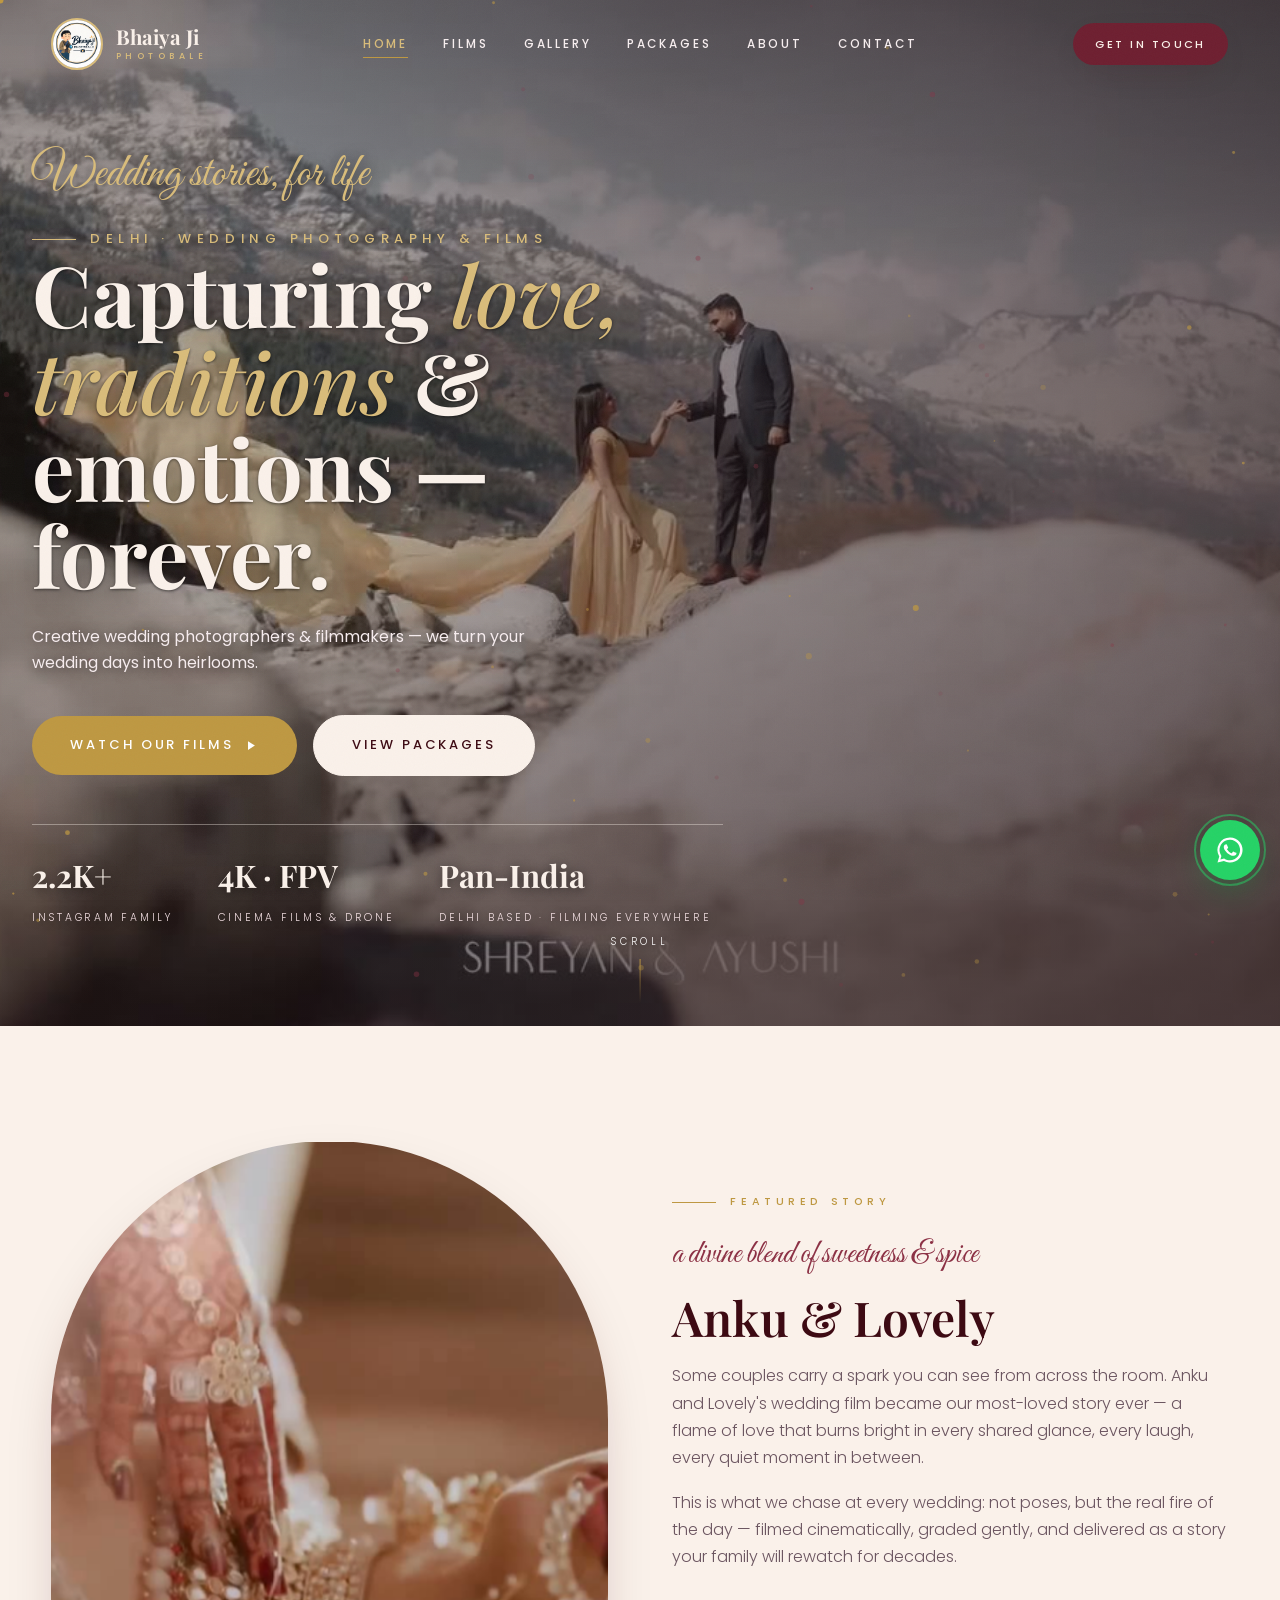
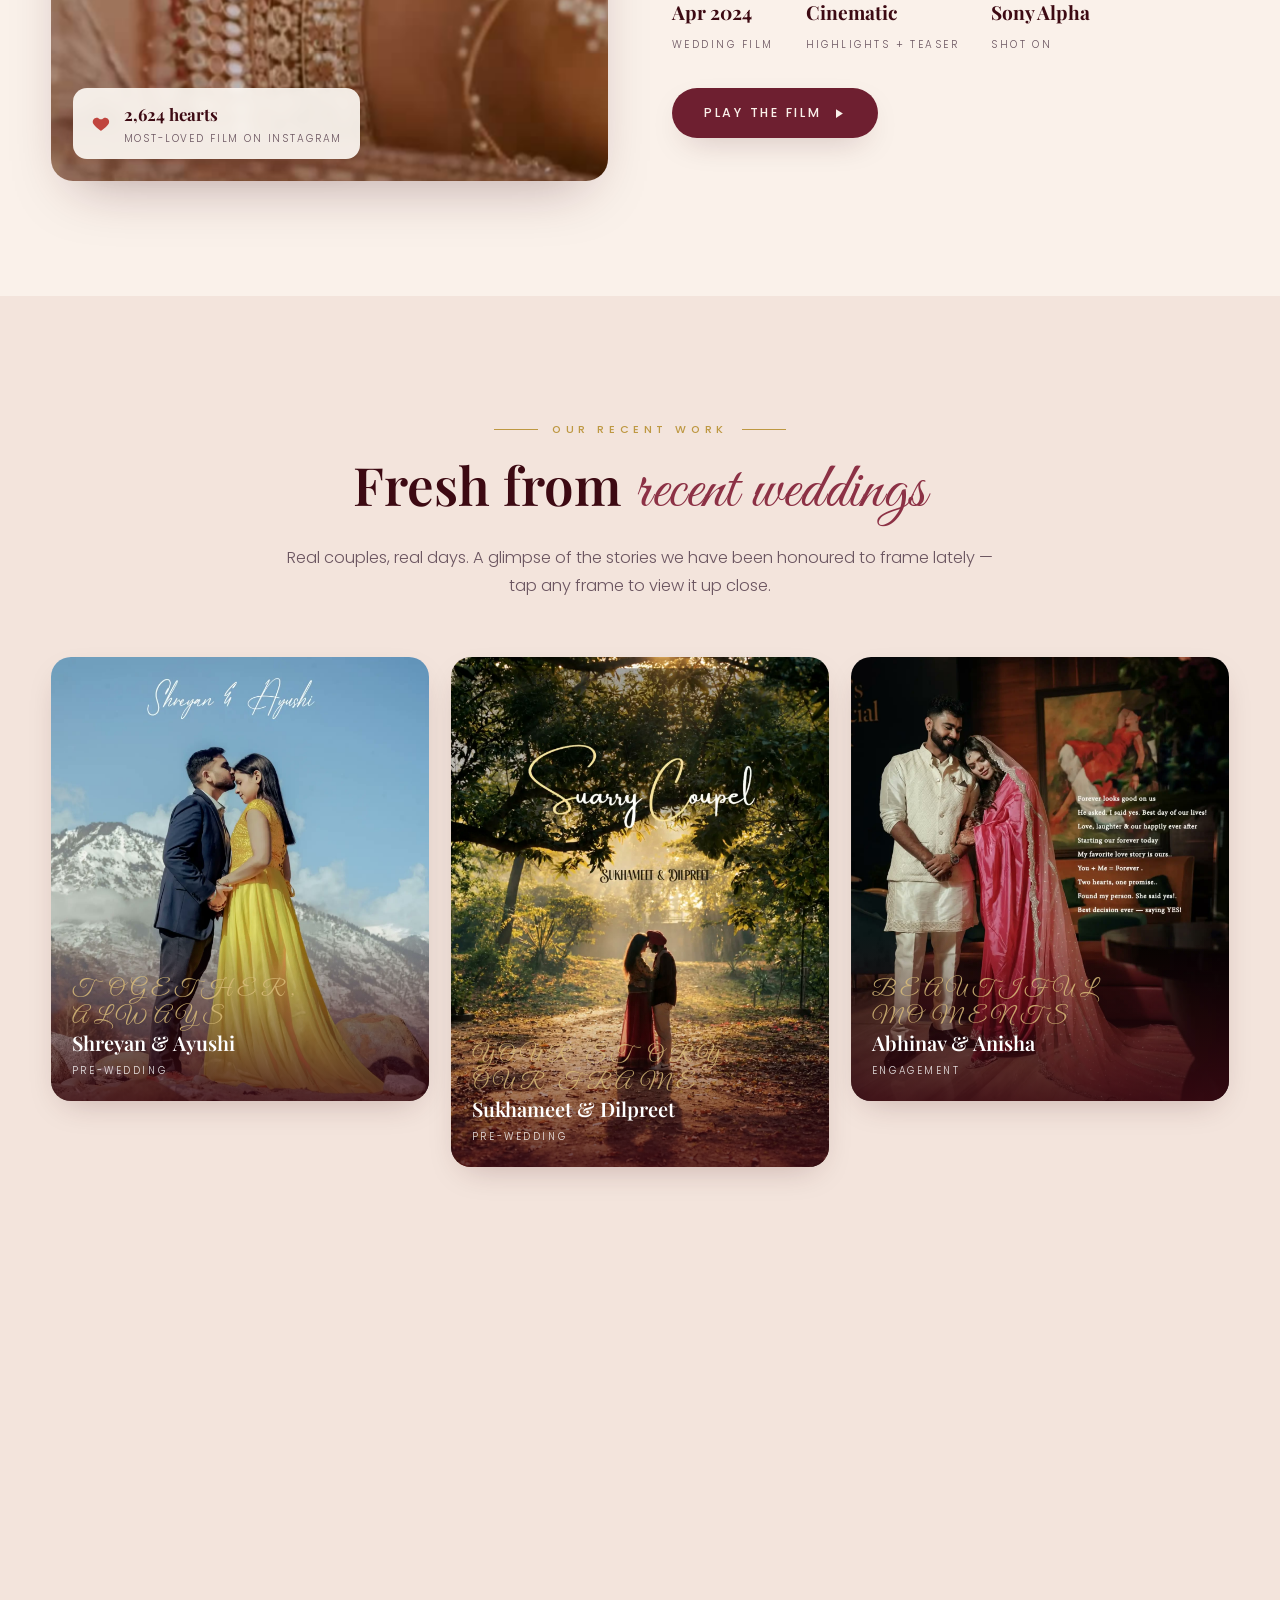
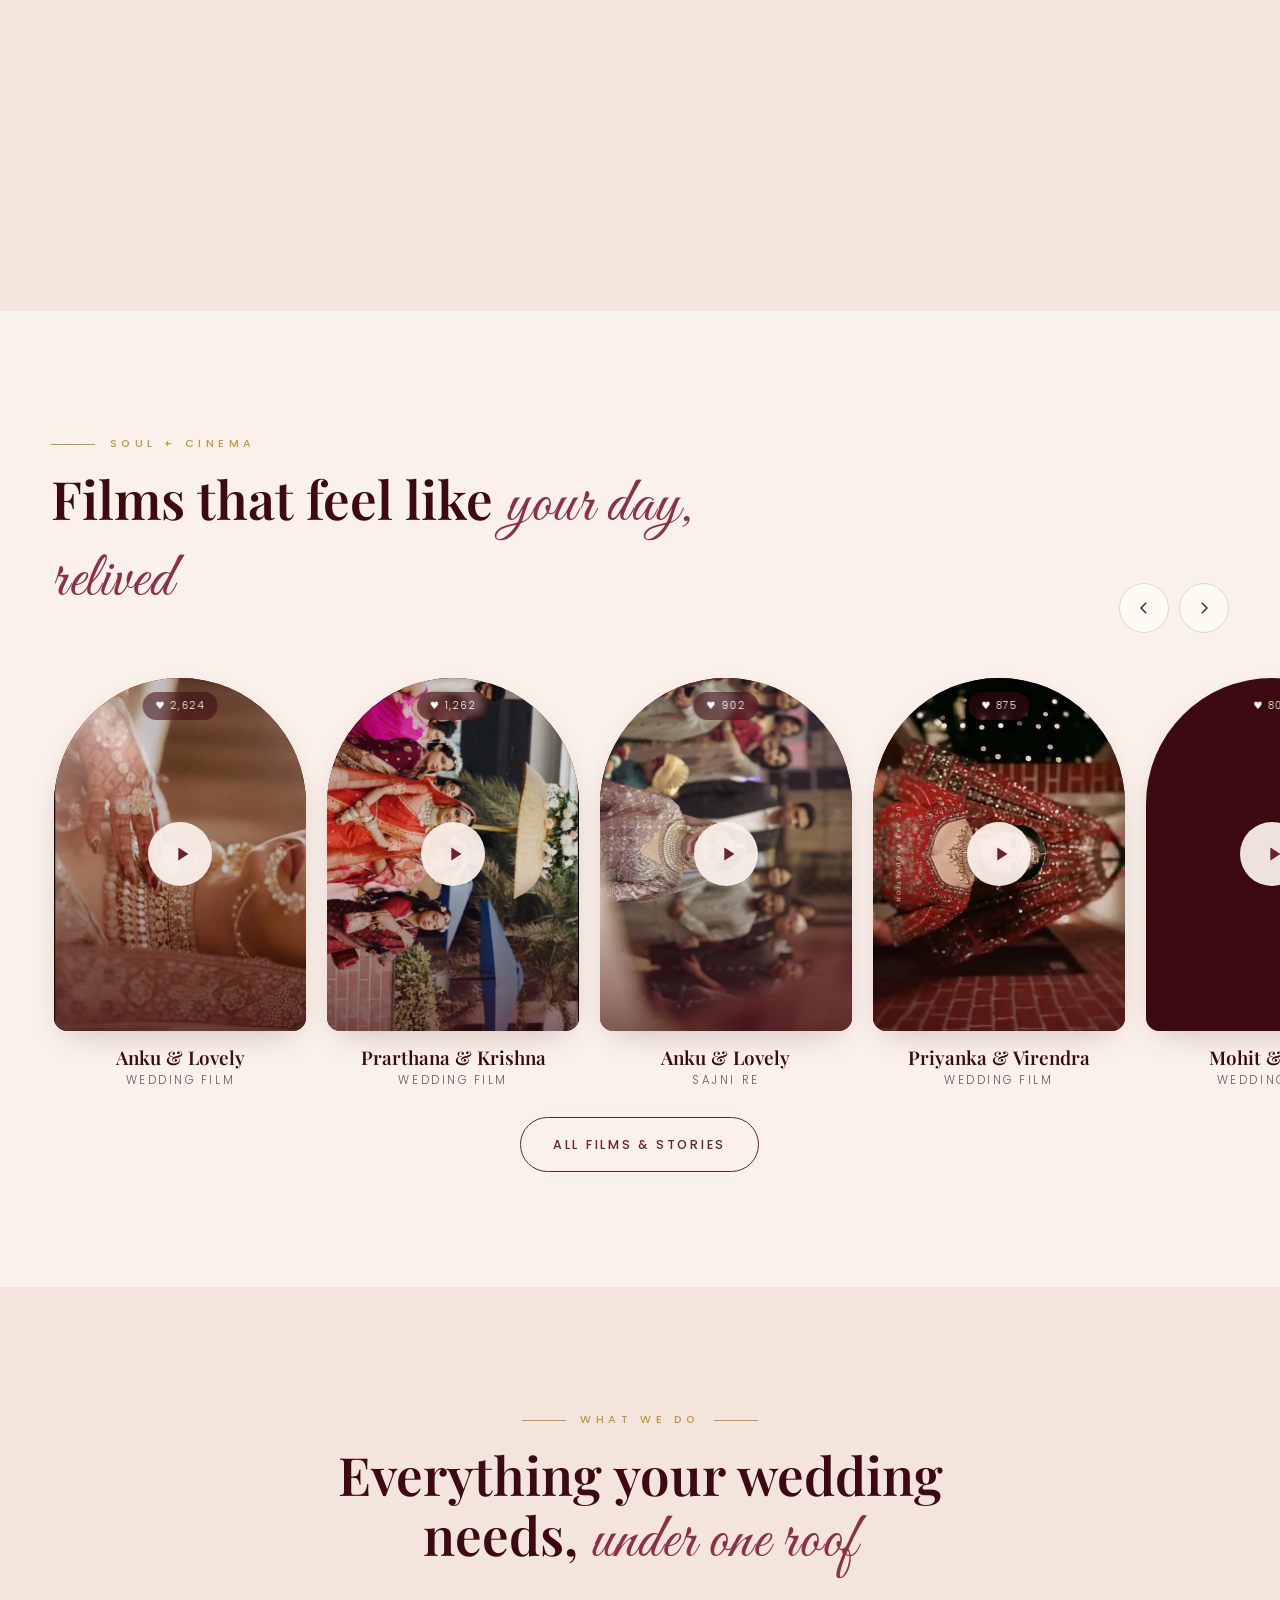
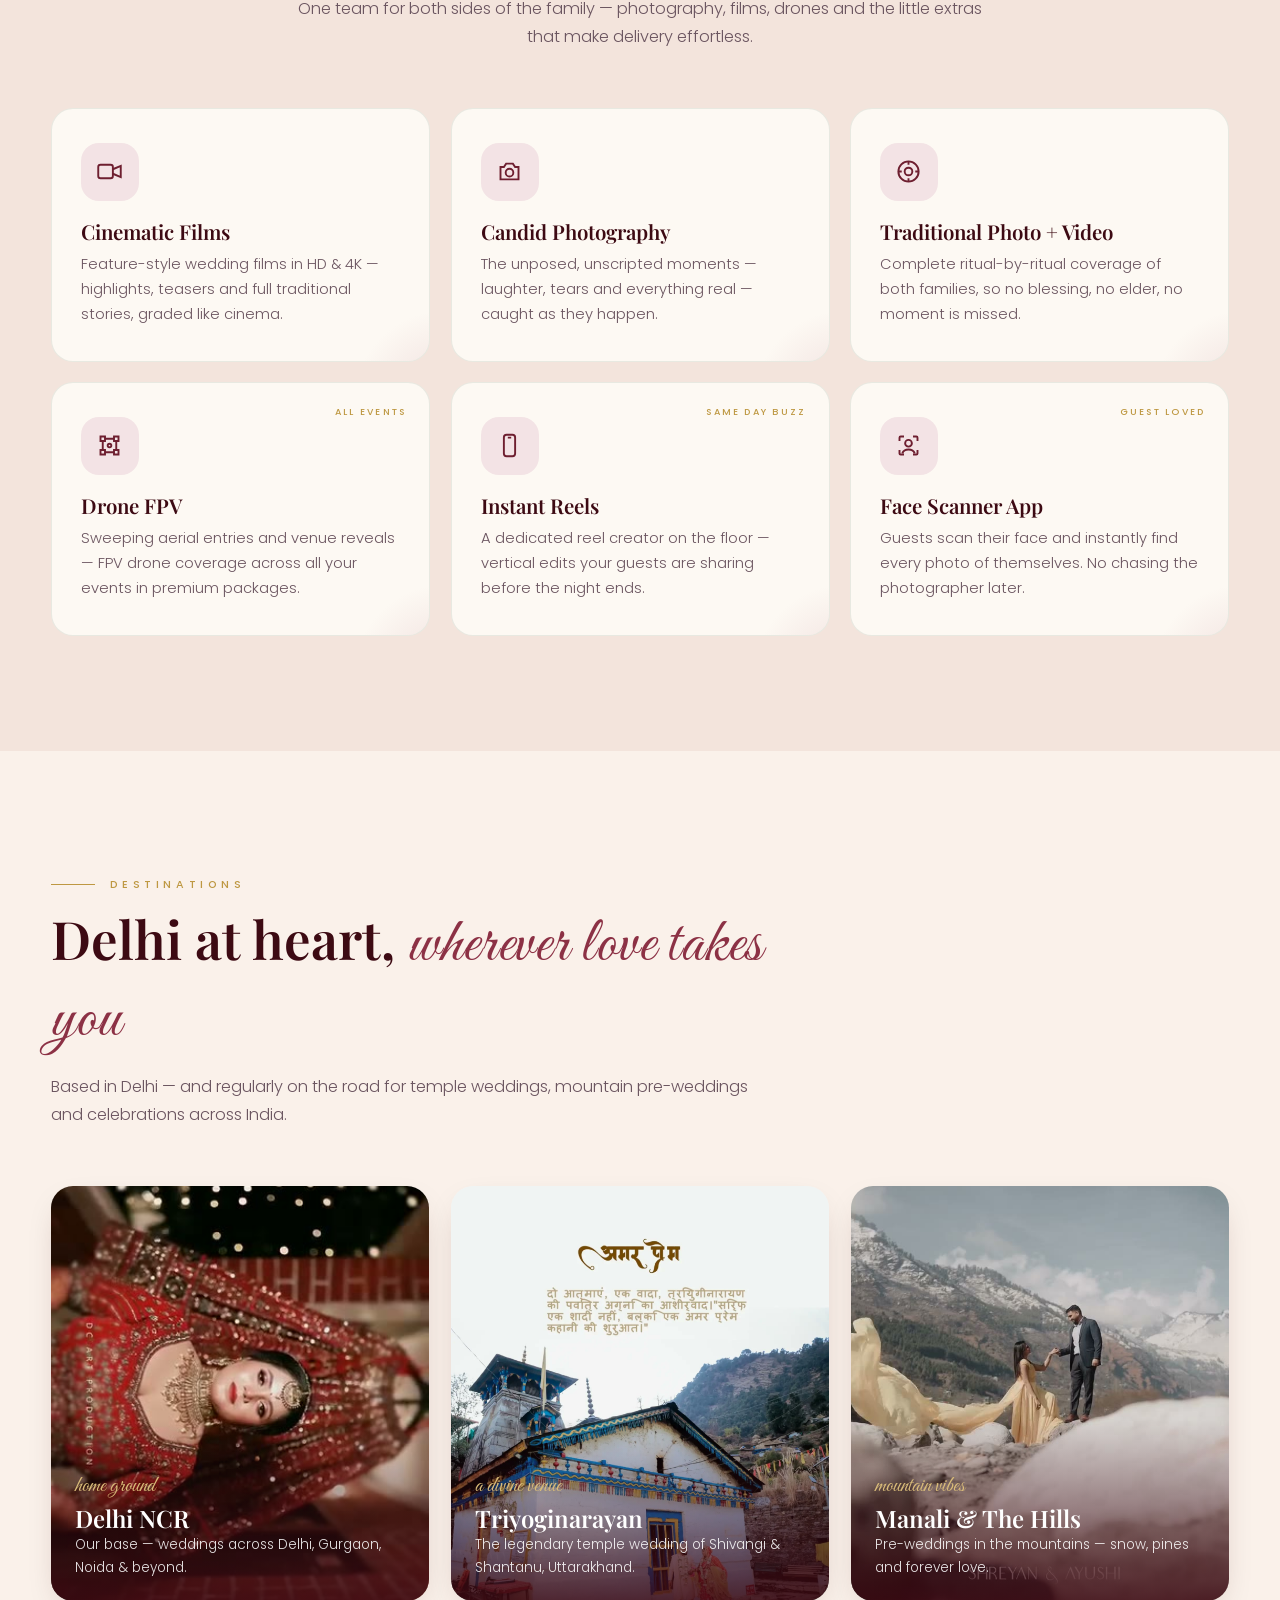
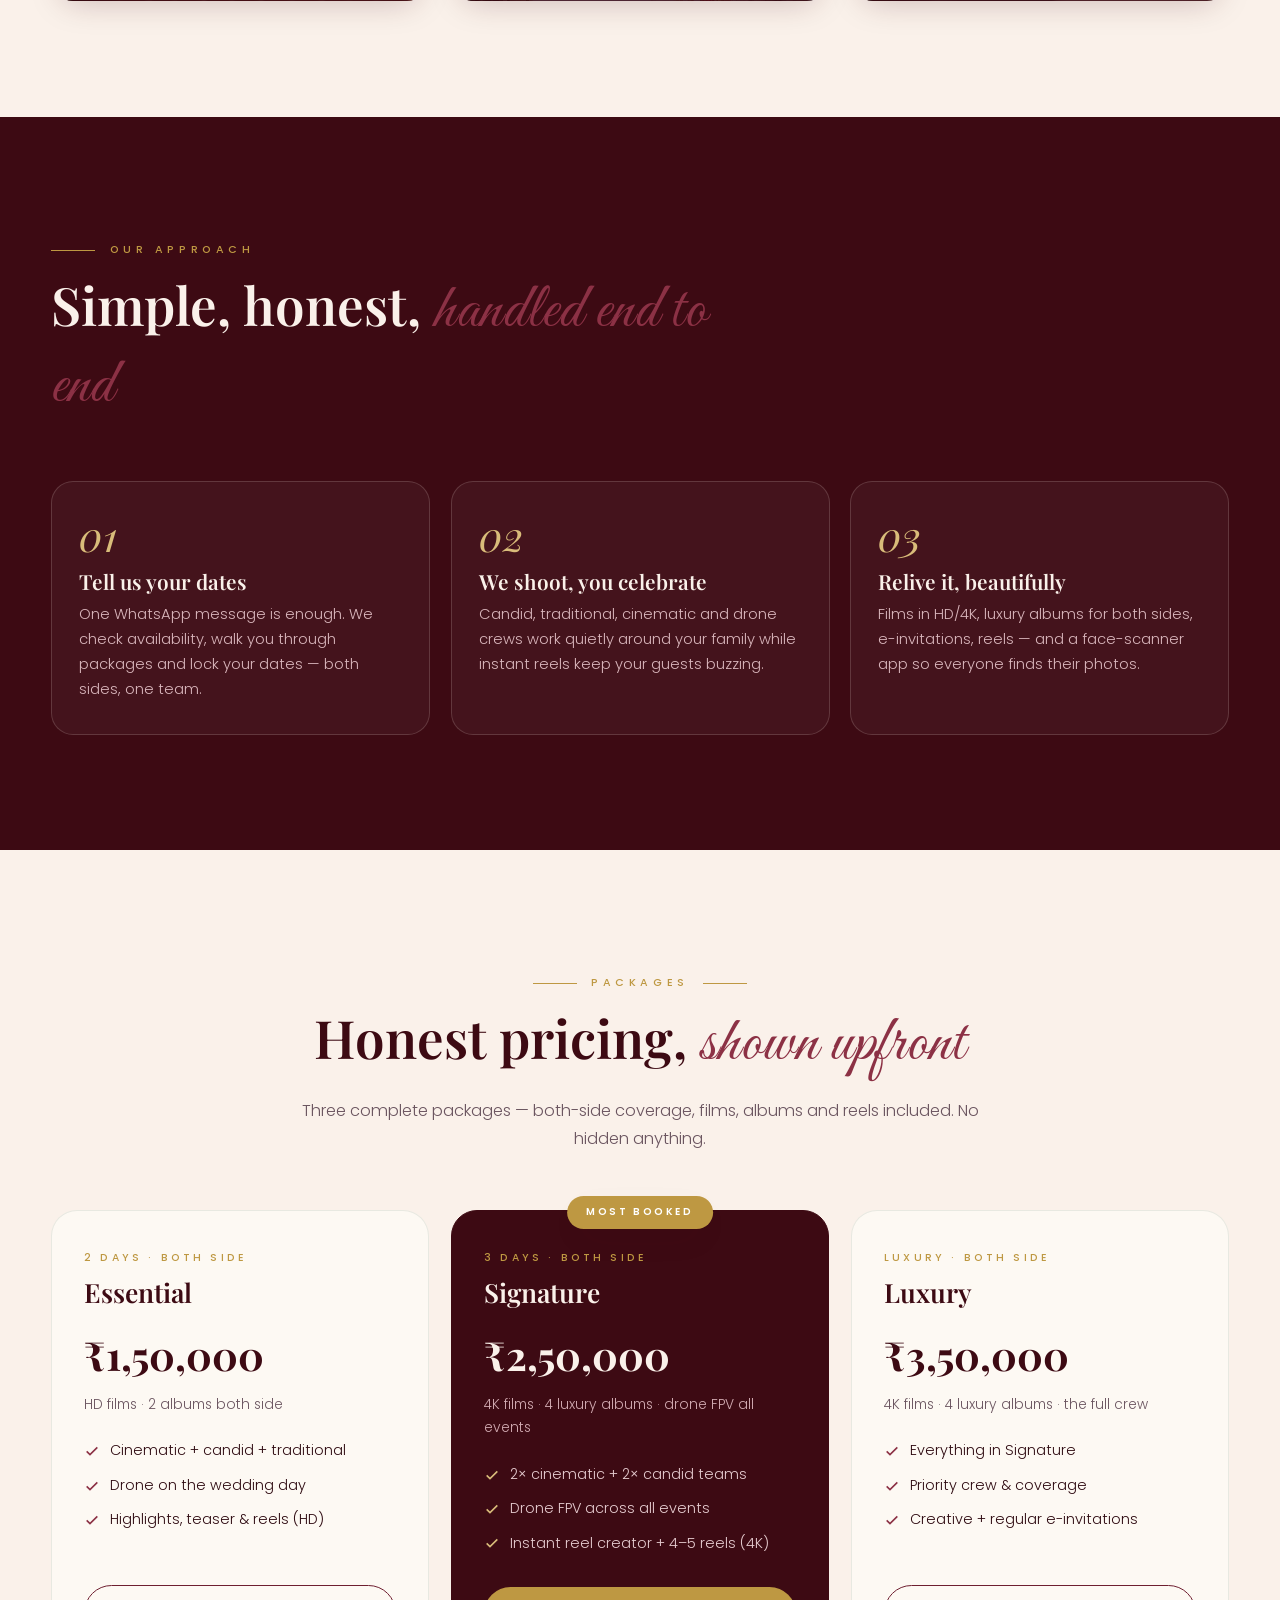
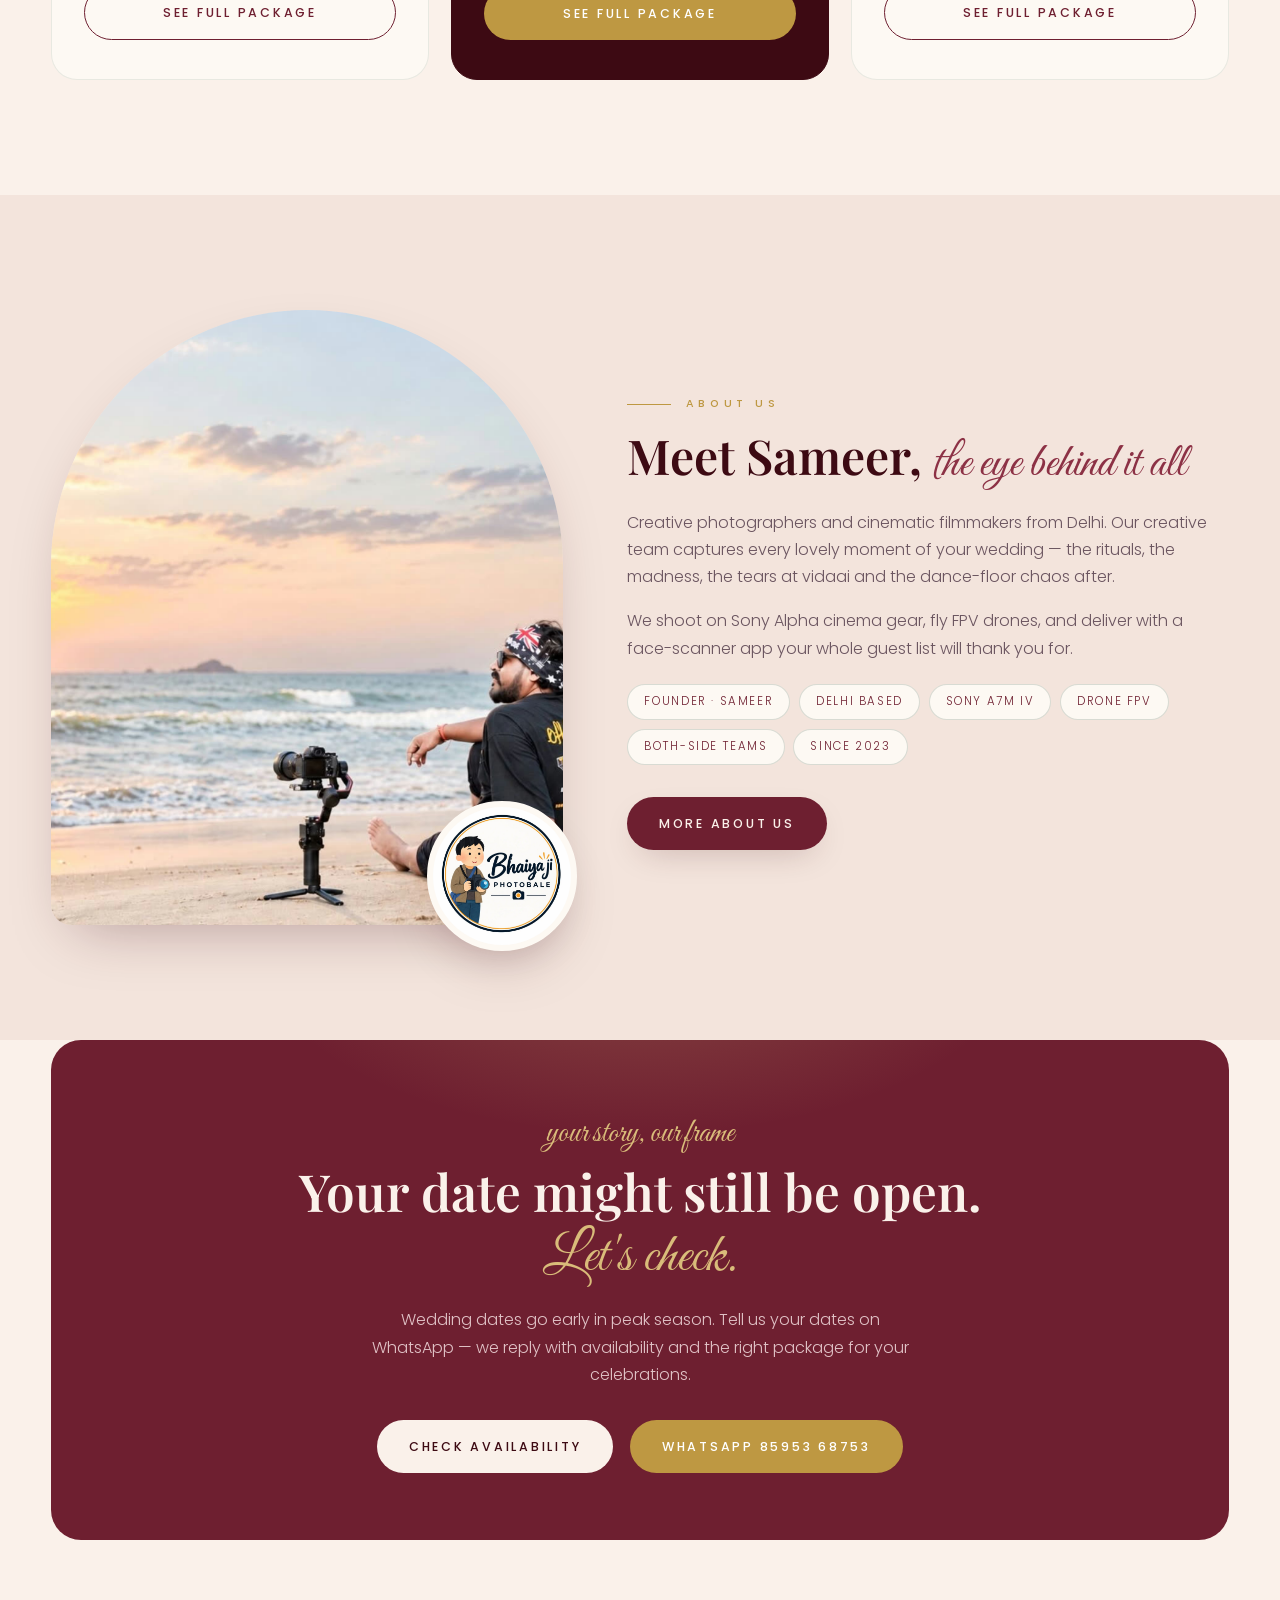
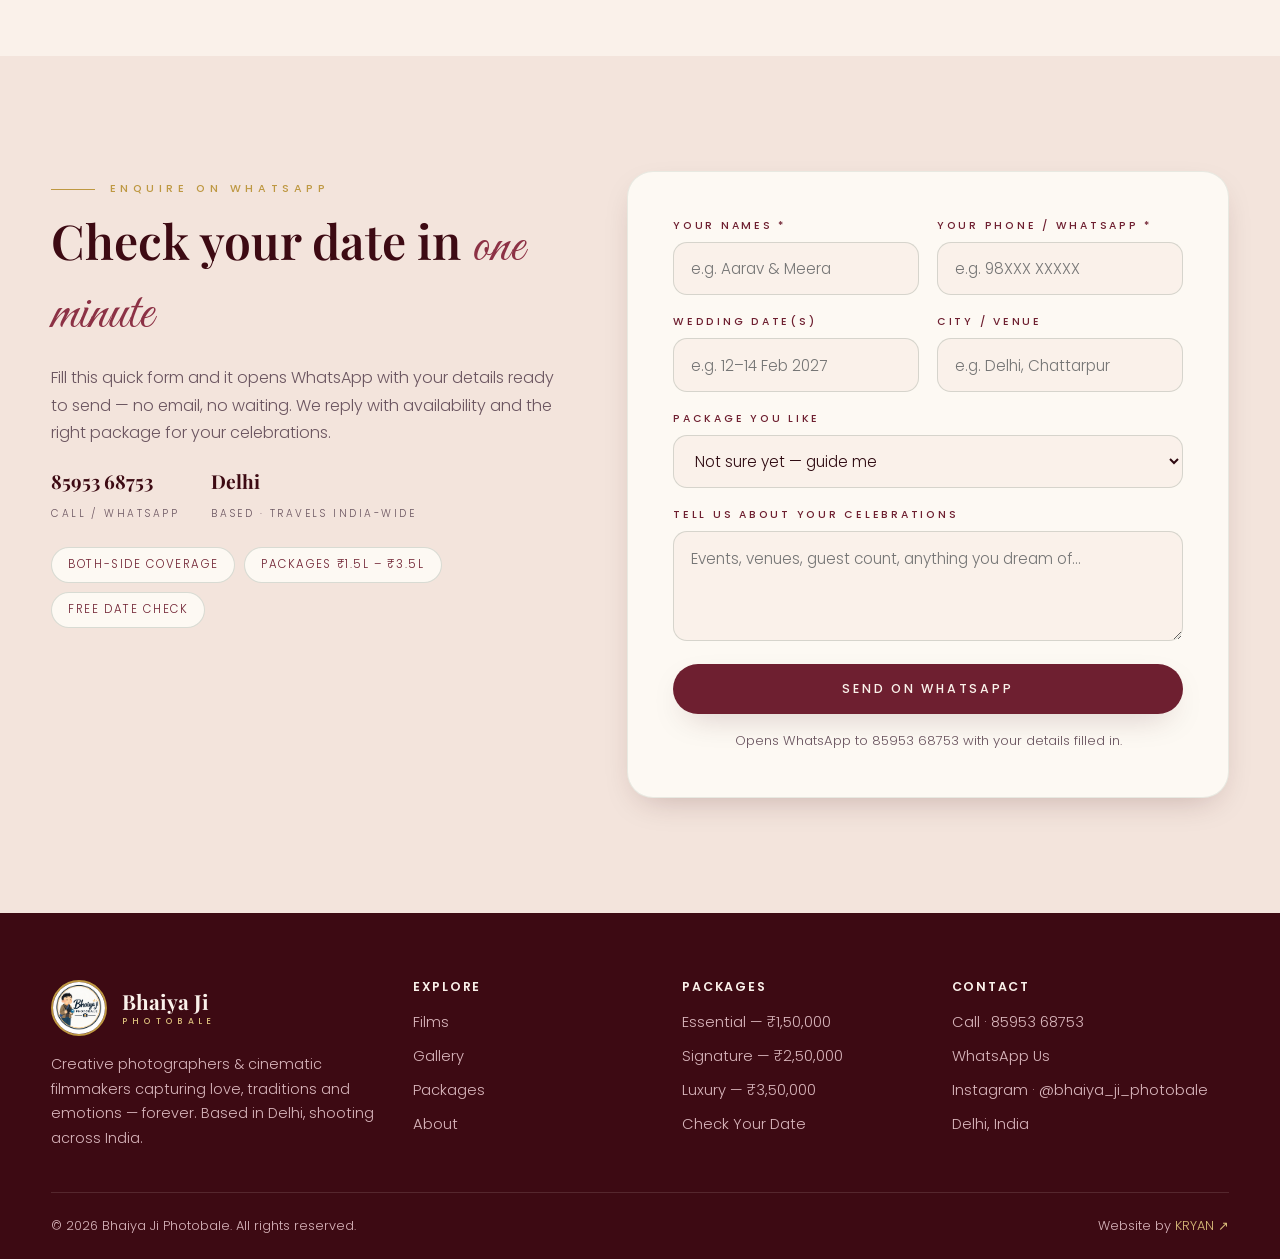
==== commit 90b87e2a: "FINAL25: phone hero no longer slides under header" ====
--- a/index.html
+++ b/index.html
@@ -7,7 +7,7 @@
 <link rel="apple-touch-icon" href="assets/favicon.jpg">
 <meta name="theme-color" content="#3D0A13">
 
-<!-- FINAL24: hero video + founder + autoplay films -->
+<!-- FINAL25: hero video + founder + autoplay films -->
 <title>Bhaiya Ji Photobale — Wedding Photography & Films, Delhi | Destination Weddings</title>
 <meta name="description" content="Bhaiya Ji Photobale — creative wedding photographers & cinematic filmmakers based in Delhi. Candid photography, cinematic films, drone FPV, instant reels & luxury albums. Packages from ₹1,50,000. Call 8595368753.">
 <meta property="og:type" content="website">
@@ -26,7 +26,7 @@
 <link rel="preconnect" href="https://fonts.googleapis.com">
 <link rel="preconnect" href="https://fonts.gstatic.com" crossorigin>
 <link href="https://fonts.googleapis.com/css2?family=Playfair+Display:ital,wght@0,500;0,600;0,700;0,800;1,500;1,600&family=Poppins:wght@300;400;500;600&family=Great+Vibes&display=swap" rel="stylesheet">
-<link rel="stylesheet" href="style.css?v=24">
+<link rel="stylesheet" href="style.css?v=25">
 <script type="application/ld+json">
 {"@context":"https://schema.org","@type":"LocalBusiness","name":"Bhaiya Ji Photobale","description":"Wedding photography and cinematic wedding films, based in Delhi, shooting across India.","telephone":"+91 8595368753","address":{"@type":"PostalAddress","addressLocality":"Delhi","addressCountry":"IN"},"sameAs":["https://www.instagram.com/bhaiya_ji_photobale"],"priceRange":"₹₹"}
 </script>
@@ -531,7 +531,7 @@
   </div>
 </div>
 
-<script src="script.js?v=24"></script>
+<script src="script.js?v=25"></script>
 <script>
 /* home work-cards use the lightbox */
 (function(){
--- a/style.css
+++ b/style.css
@@ -1,4 +1,4 @@
-/* FINAL24: hero video + founder + autoplay films */
+/* FINAL25: hero video + founder + autoplay films */
 /* ============================================================
    BHAIYA JI PHOTOBALE — Wedding Photography & Films
    Botanical editorial · deep green + cream · arch frames
@@ -622,7 +622,7 @@
 .hero-live{position:absolute;left:50%;transform:translateX(-50%);bottom:26px;z-index:3;display:inline-flex;align-items:center;gap:.5rem;background:rgba(61,10,19,.55);backdrop-filter:blur(6px);color:var(--cream);font-size:.68rem;font-weight:600;letter-spacing:.14em;text-transform:uppercase;padding:.5rem .95rem;border-radius:999px;border:1px solid rgba(250,241,234,.35);white-space:nowrap}
 .hero-live .pulse-dot{width:8px;height:8px;border-radius:50%;background:#E4572E;animation:pulse 1.6s ease-out infinite}
 
-/* ===== FINAL24: full-screen hero film ===== */
+/* ===== FINAL25: full-screen hero film ===== */
 .hero{min-height:100svh;display:flex;align-items:center;padding:8.5rem 0 6rem;background:var(--green-3)}
 .hero-bg{position:absolute;inset:0;width:100%;height:100%;object-fit:cover;z-index:0}
 .hero-shade{position:absolute;inset:0;z-index:1;background:linear-gradient(90deg,rgba(10,26,18,.82) 0%,rgba(10,26,18,.55) 46%,rgba(10,26,18,.18) 78%,rgba(10,26,18,.30) 100%),linear-gradient(to top,rgba(10,26,18,.55),transparent 42%)}
@@ -645,7 +645,7 @@
   .hero-shade{background:linear-gradient(90deg,rgba(10,26,18,.72),rgba(10,26,18,.45)),linear-gradient(to top,rgba(10,26,18,.6),transparent 50%)}
 }
 
-/* ===== FINAL24: hero layout + header over film ===== */
+/* ===== FINAL25: hero layout + header over film ===== */
 .hero-bg{object-position:72% 50%}
 .header-dark .brand .bname{color:var(--cream)}
 .header-dark .brand .bname span{color:var(--gold-soft)}
@@ -659,7 +659,7 @@
 .header-dark.scrolled .burger,.header-dark.scrolled .call-btn{border-color:var(--line);color:var(--green)}
 @media(max-width:640px){ .hero-bg{object-position:50% 50%} }
 
-/* ===== FINAL24: contrast pass — nothing blends into the film ===== */
+/* ===== FINAL25: contrast pass — nothing blends into the film ===== */
 .hero-bg{object-position:50% 50%}
 .hero-shade{background:
   linear-gradient(90deg,rgba(45,10,18,.92) 0%,rgba(45,10,18,.68) 48%,rgba(45,10,18,.40) 80%,rgba(45,10,18,.48) 100%),
@@ -684,7 +684,7 @@
     linear-gradient(rgba(45,10,18,.30),rgba(45,10,18,.30))}
 }
 
-/* ===== FINAL24: hero copy — bigger, moved right ===== */
+/* ===== FINAL25: hero copy — bigger, moved right ===== */
 .hero-inner{display:flex;justify-content:flex-end}
 .hero .hero-copy{max-width:740px}
 .hero-copy .script{font-size:clamp(2.1rem,3.6vw,3.1rem)}
@@ -711,7 +711,7 @@
     linear-gradient(rgba(45,10,18,.30),rgba(45,10,18,.30))}
 }
 
-/* ===== FINAL24: hero copy full right half — edge to middle ===== */
+/* ===== FINAL25: hero copy full right half — edge to middle ===== */
 .hero-inner{width:100%;max-width:none;margin:0;padding-right:clamp(1.25rem,4vw,4.5rem);padding-left:1.25rem}
 .hero .hero-copy{max-width:min(900px,54vw)}
 .hero-shade{background:
@@ -729,7 +729,7 @@
     linear-gradient(rgba(45,10,18,.30),rgba(45,10,18,.30))}
 }
 
-/* ===== FINAL24: hero hard-left + films rail auto-scroll ===== */
+/* ===== FINAL25: hero hard-left + films rail auto-scroll ===== */
 .hero-inner{justify-content:flex-start;padding-left:clamp(1rem,2.5vw,2.75rem);padding-right:1.25rem}
 .hero-shade{background:
   linear-gradient(90deg,rgba(45,10,18,.94) 0%,rgba(45,10,18,.76) 52%,rgba(45,10,18,.42) 84%,rgba(45,10,18,.48) 100%),
@@ -747,7 +747,7 @@
   section:has(.films-rail) .wrap{overflow-x:auto}
 }
 
-/* ===== FINAL24: phone polish — top fixed, no sideways flow, tighter type ===== */
+/* ===== FINAL25: phone polish — top fixed, no sideways flow, tighter type ===== */
 html,body{overflow-x:hidden;overflow-x:clip}
 html{scroll-behavior:smooth;-webkit-text-size-adjust:100%;overscroll-behavior-x:none}
 *{-webkit-tap-highlight-color:transparent}
@@ -770,15 +770,15 @@
 }
 @media (prefers-reduced-motion: reduce){ html{scroll-behavior:auto} }
 
-/* ===== FINAL24: hero intro — properly small ===== */
+/* ===== FINAL25: hero intro — properly small ===== */
 .hero-sub{font-size:.92rem;line-height:1.6;max-width:480px;font-weight:400}
 @media(max-width:820px){ .hero-sub{font-size:.87rem;line-height:1.58} }
 
-/* ===== FINAL24: hero intro — sentence trimmed, size restored ===== */
+/* ===== FINAL25: hero intro — sentence trimmed, size restored ===== */
 .hero-sub{font-size:1rem;line-height:1.65;max-width:500px}
 @media(max-width:820px){ .hero-sub{font-size:.95rem} }
 
-/* ===== FINAL24: hero — lighter, less red (flat wine wash removed) ===== */
+/* ===== FINAL25: hero — lighter, less red (flat wine wash removed) ===== */
 .hero-shade{background:
   linear-gradient(270deg,rgba(36,18,22,.58) 0%,rgba(36,18,22,.38) 48%,rgba(36,18,22,.14) 80%,rgba(36,18,22,.20) 100%),
   linear-gradient(to top,rgba(36,18,22,.38),transparent 48%),
@@ -790,10 +790,17 @@
     linear-gradient(to bottom,rgba(36,18,22,.26),transparent 24%)}
 }
 
-/* ===== FINAL24: hero stats — one row on phone ===== */
+/* ===== FINAL25: hero stats — one row on phone ===== */
 @media(max-width:640px){
   .hero-proof{display:flex;flex-direction:row;flex-wrap:nowrap;gap:.6rem;margin-top:2rem;padding-top:1.25rem}
   .hero-proof .p{flex:1 1 0;min-width:0}
   .hero-proof .p b{font-size:1.18rem;white-space:nowrap}
   .hero-proof .p span{font-size:.5rem;letter-spacing:.12em;line-height:1.5}
 }
+
+/* ===== FINAL25: phone hero — no more headline sliding under the header ===== */
+@media(max-width:640px){
+  .hero{align-items:flex-start;padding-top:calc(6.5rem + env(safe-area-inset-top));padding-bottom:4rem}
+  .header{padding:.6rem 0}
+  .brand img{width:44px;height:44px}
+}
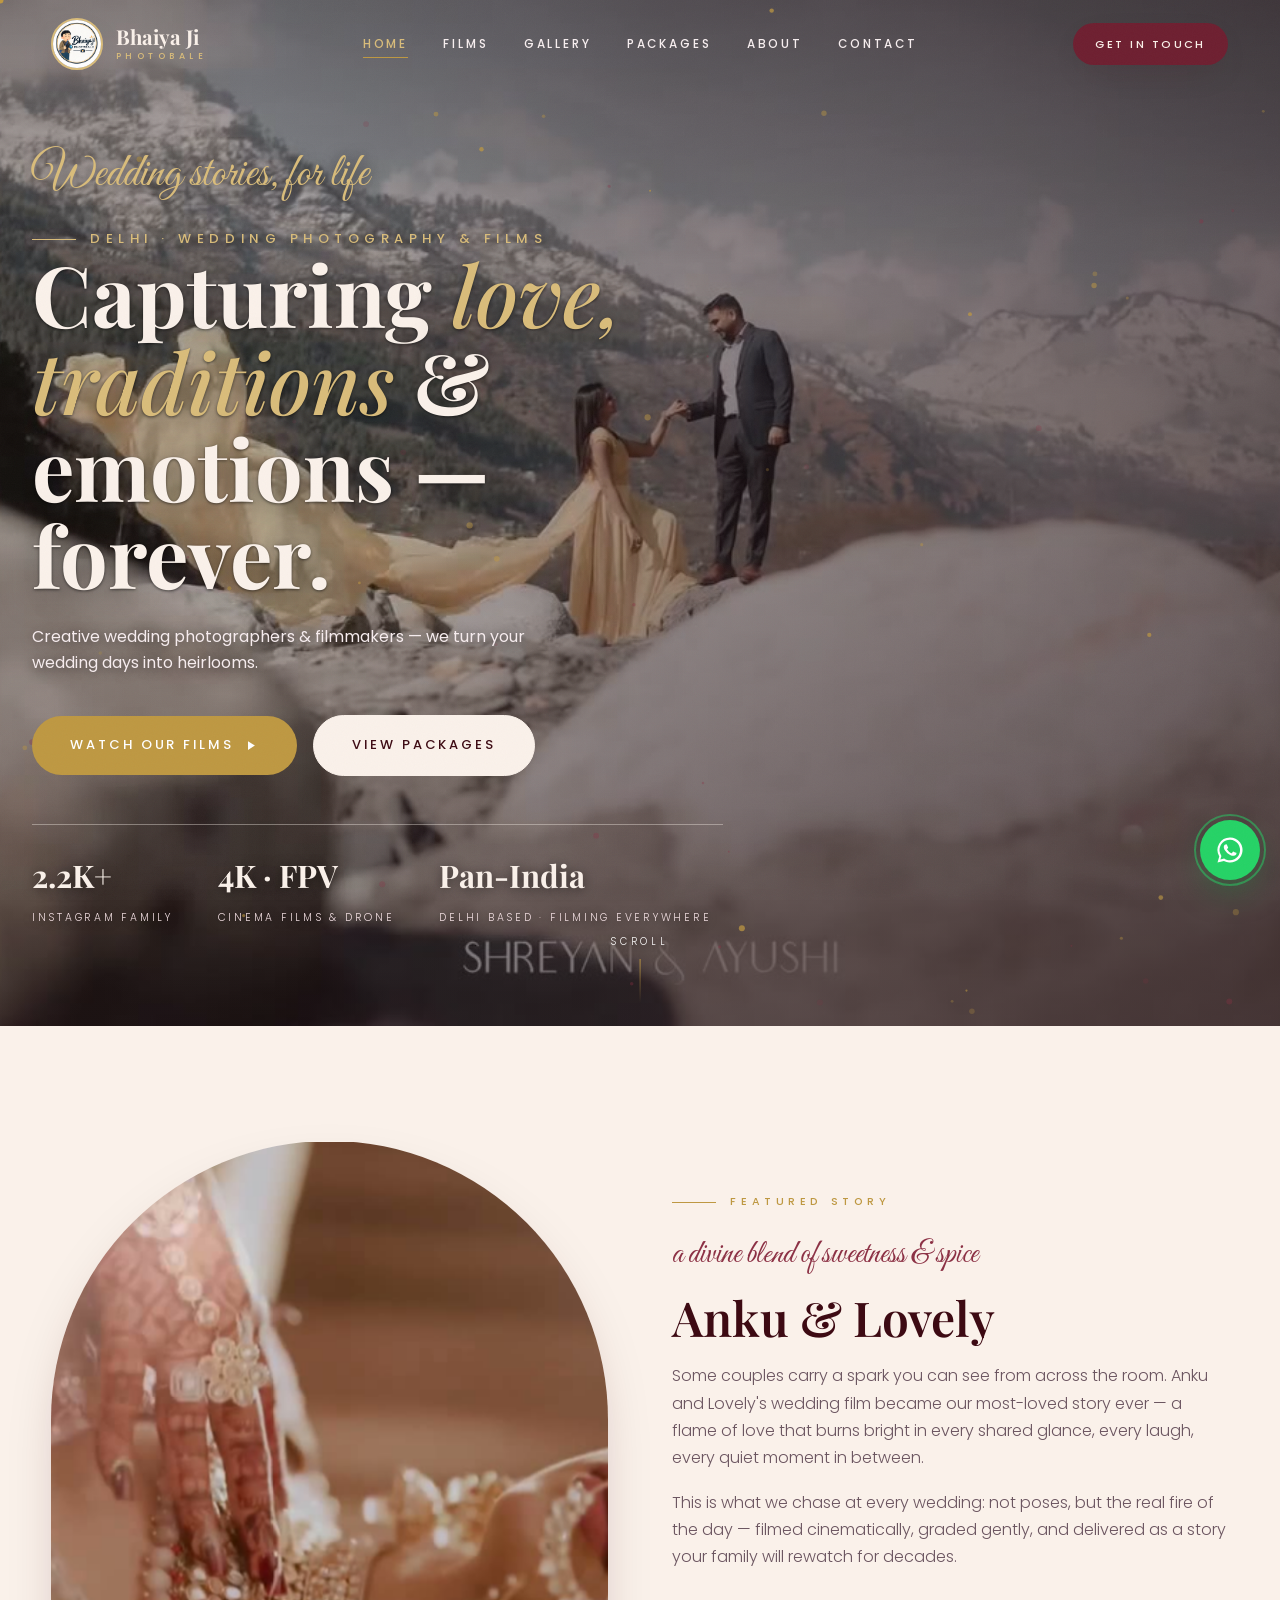
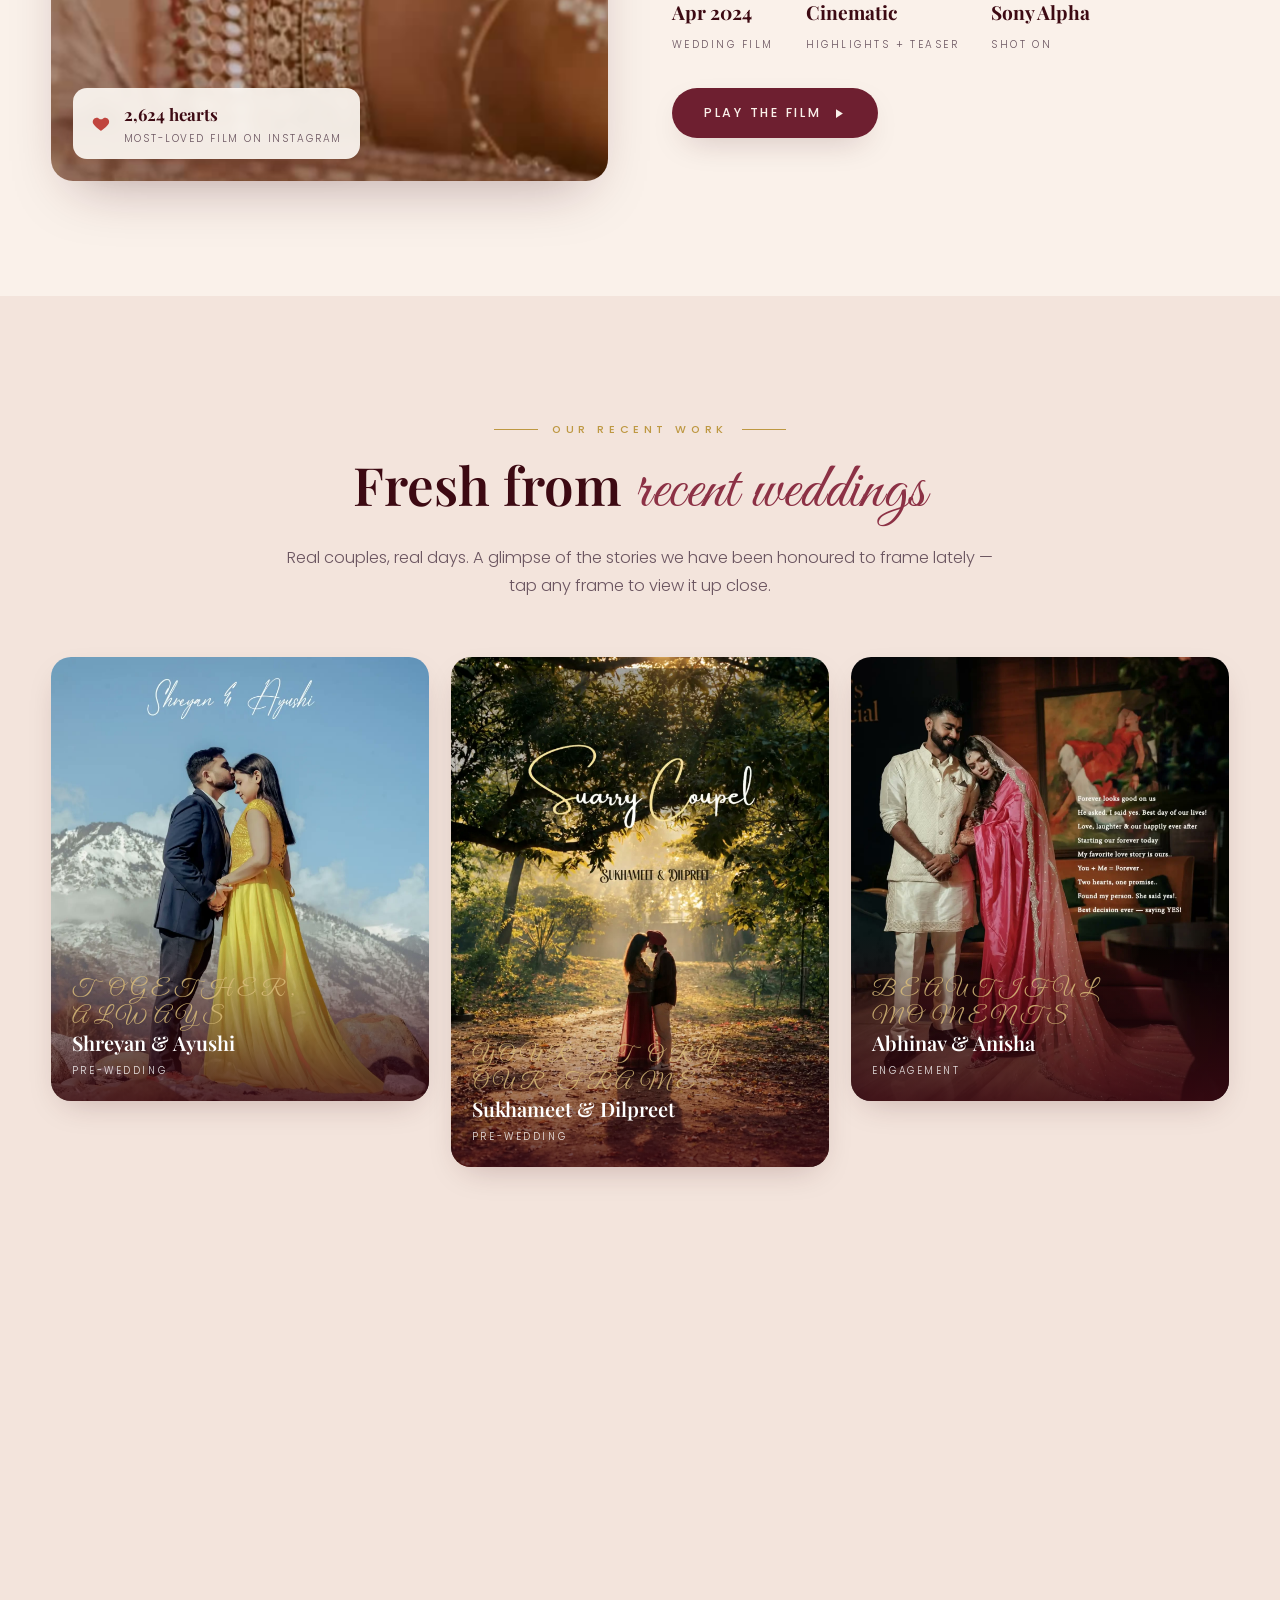
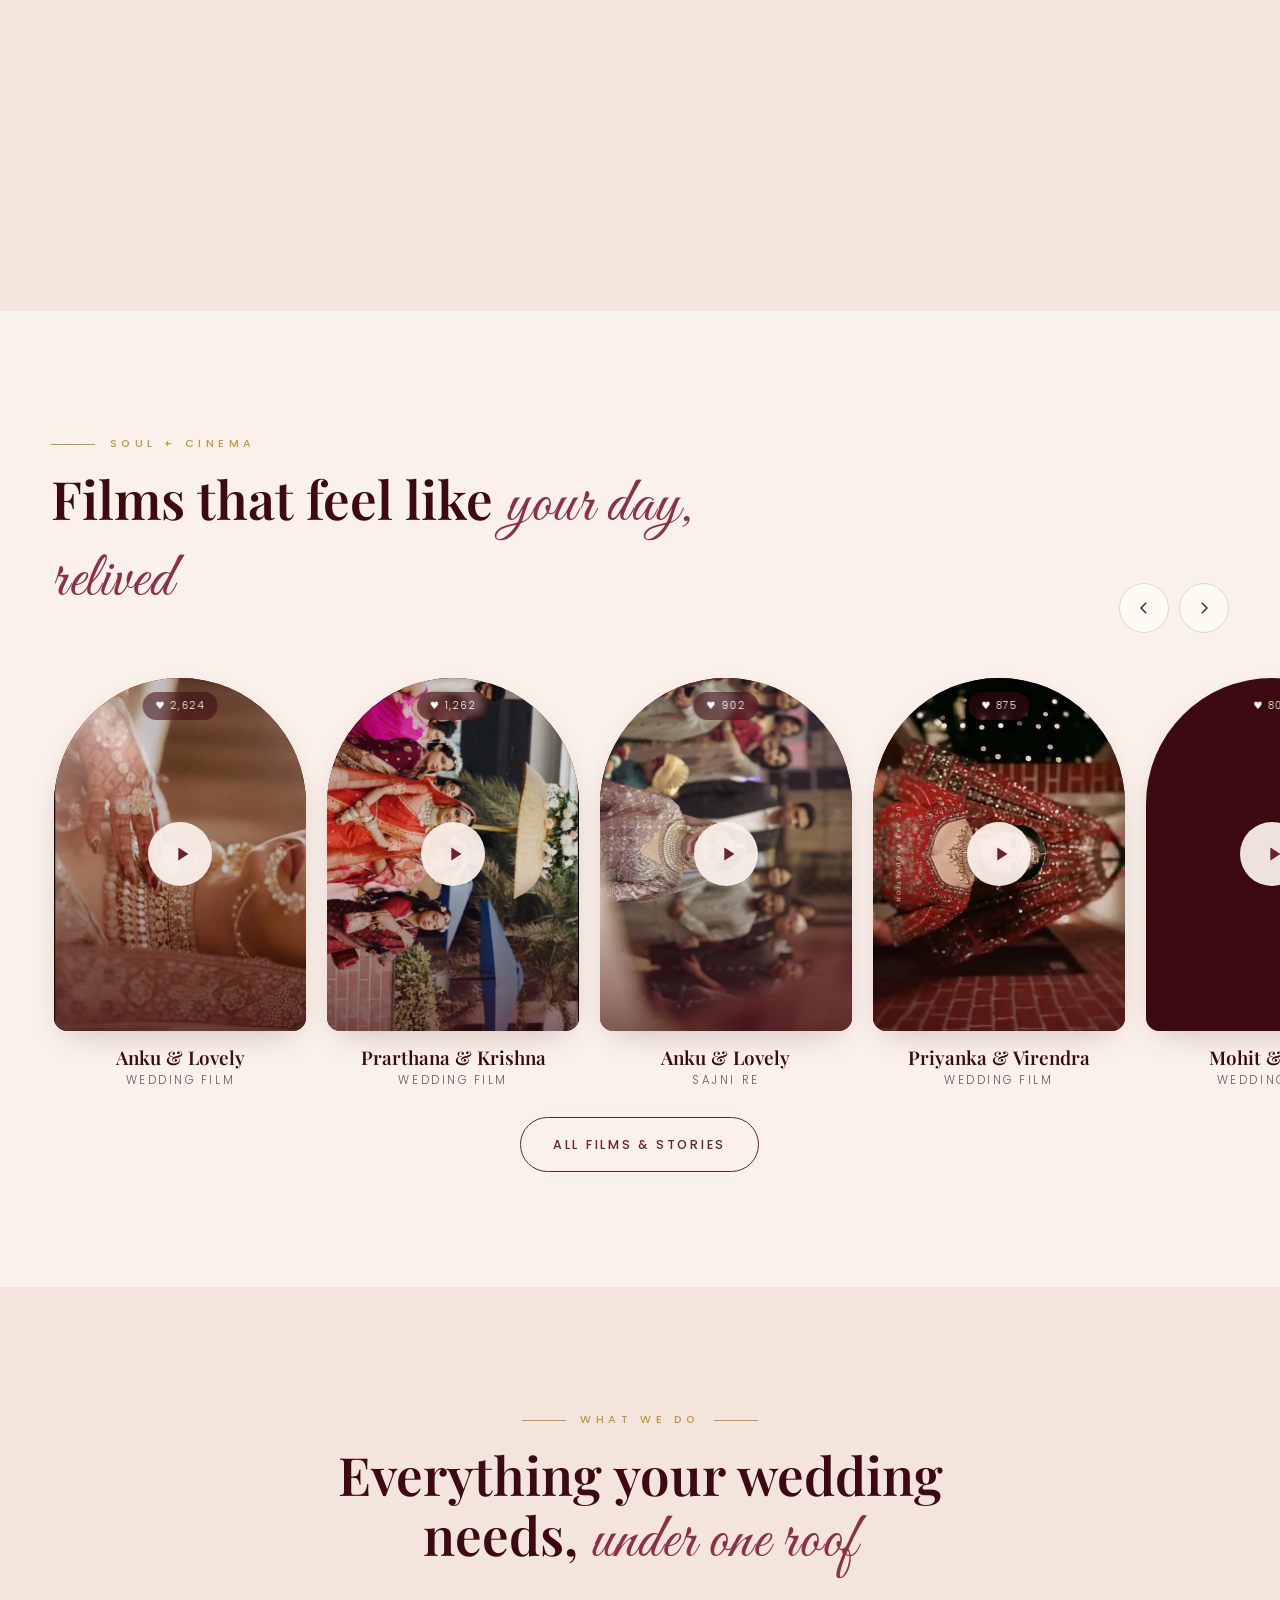
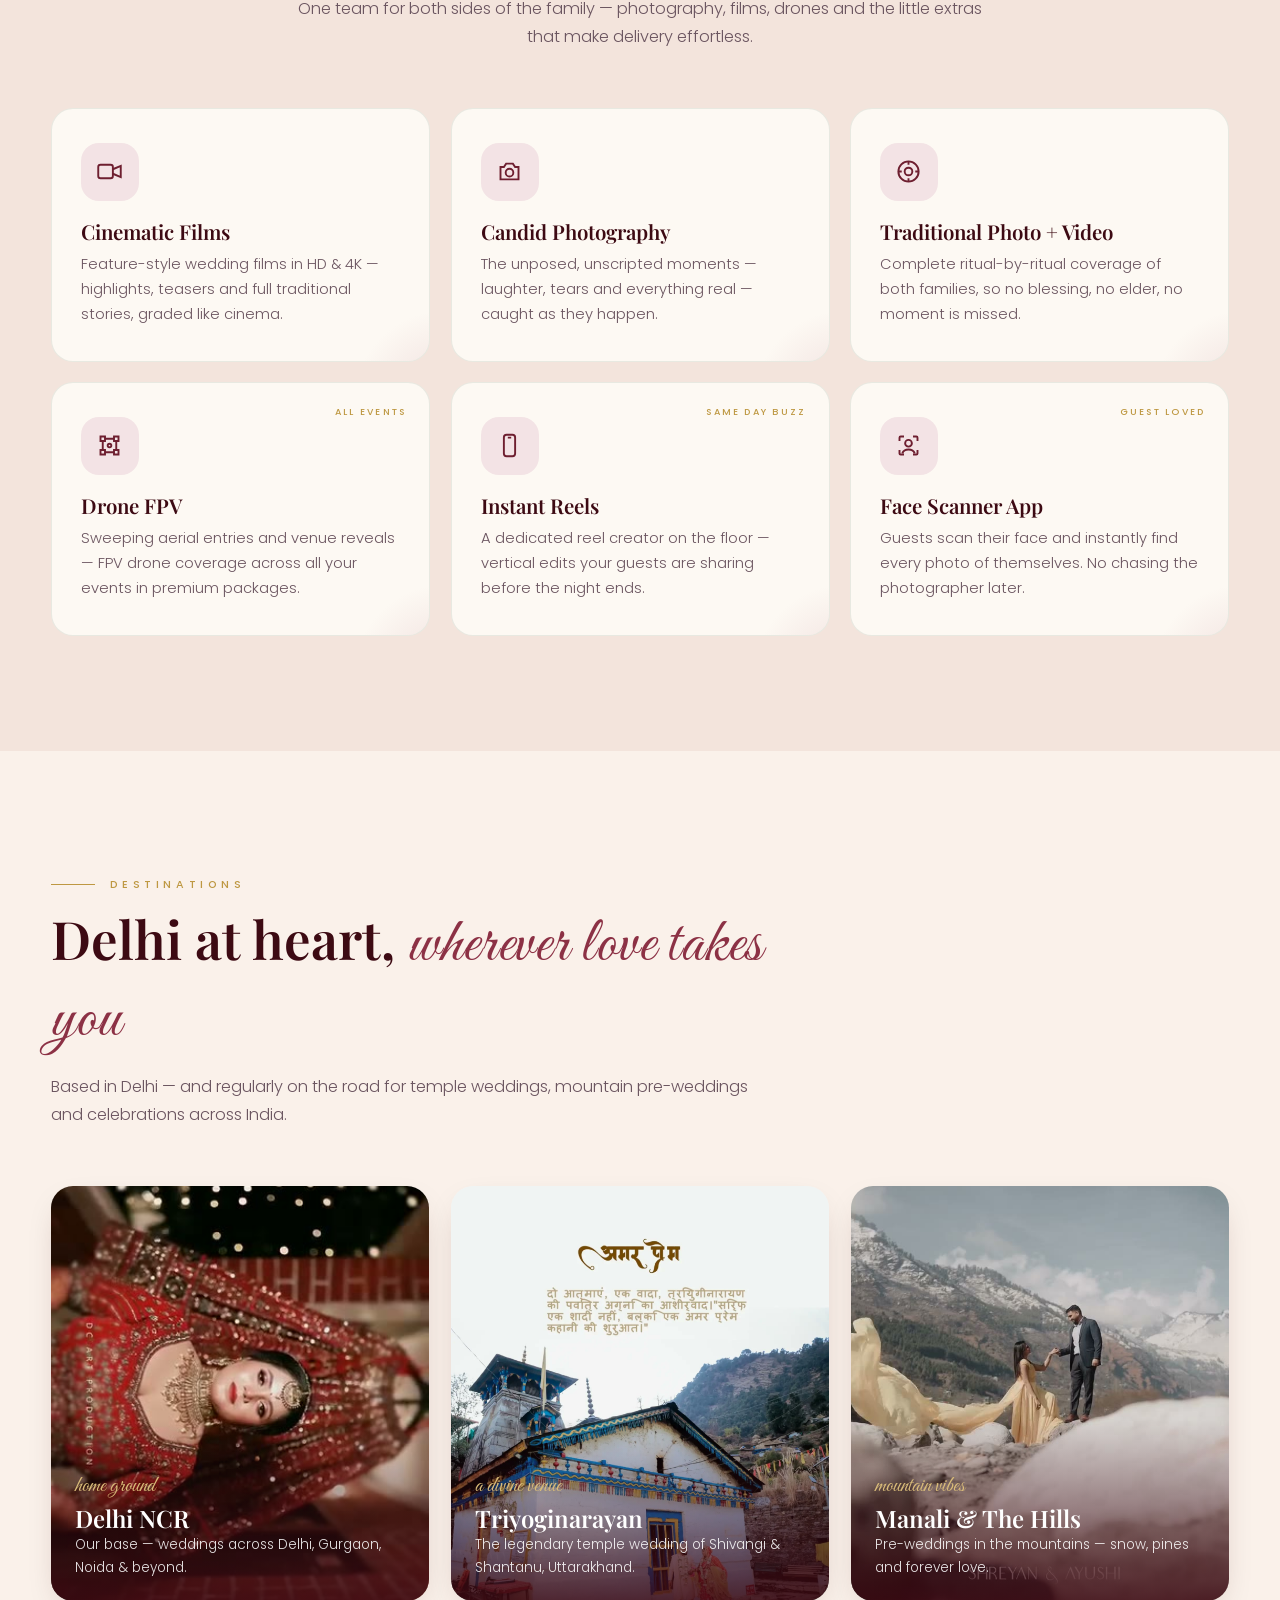
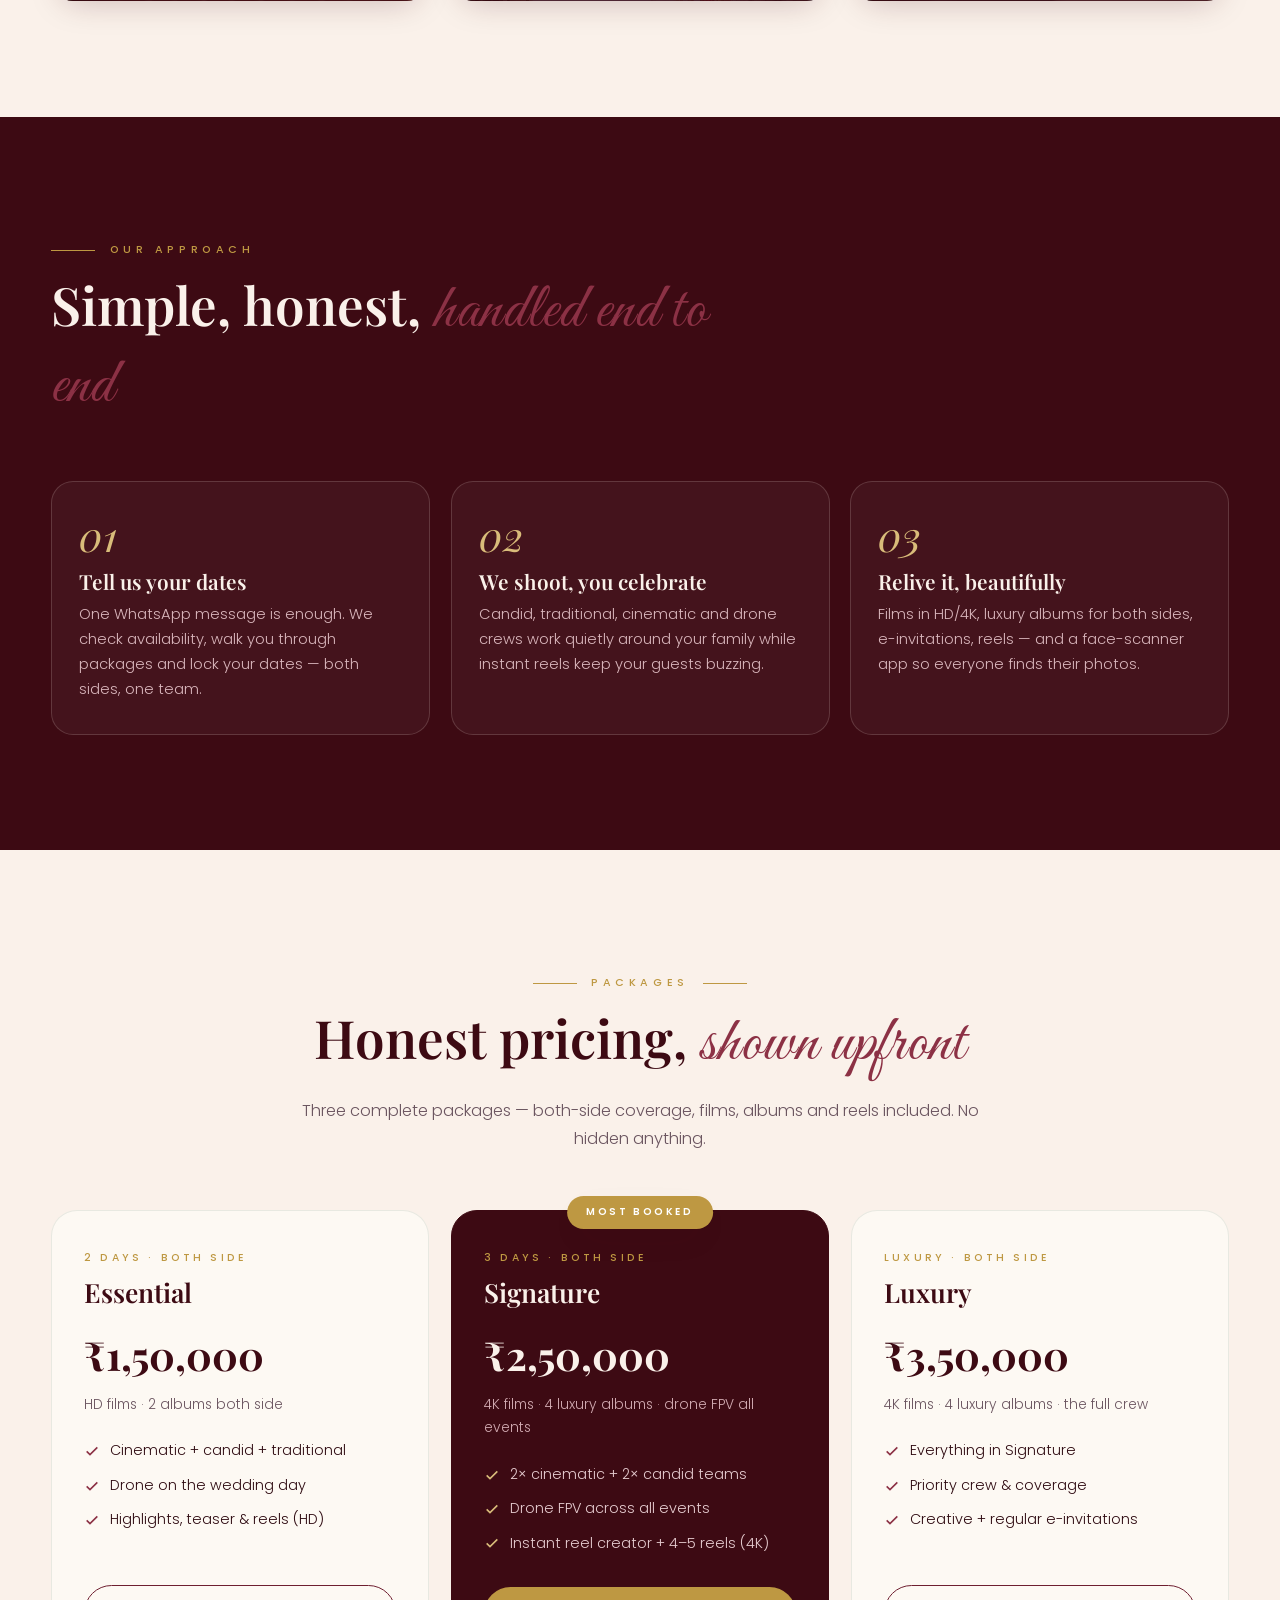
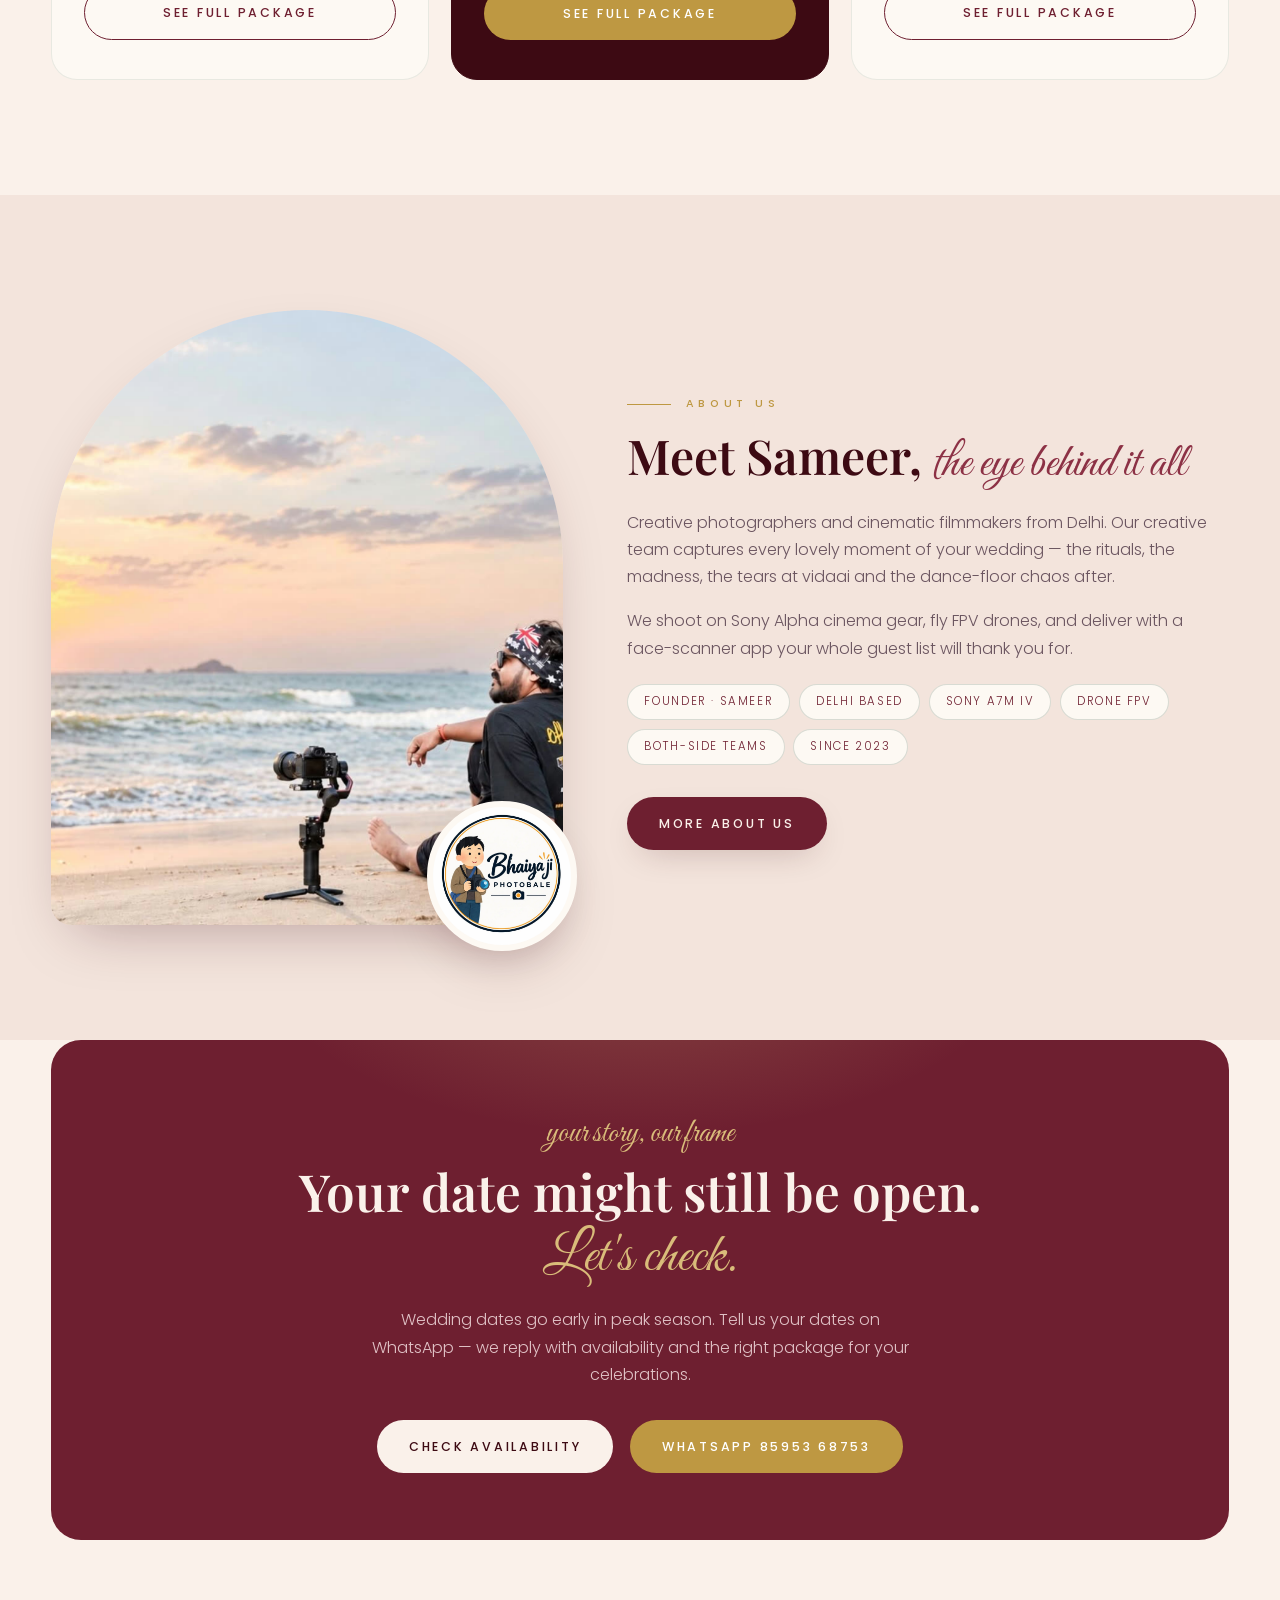
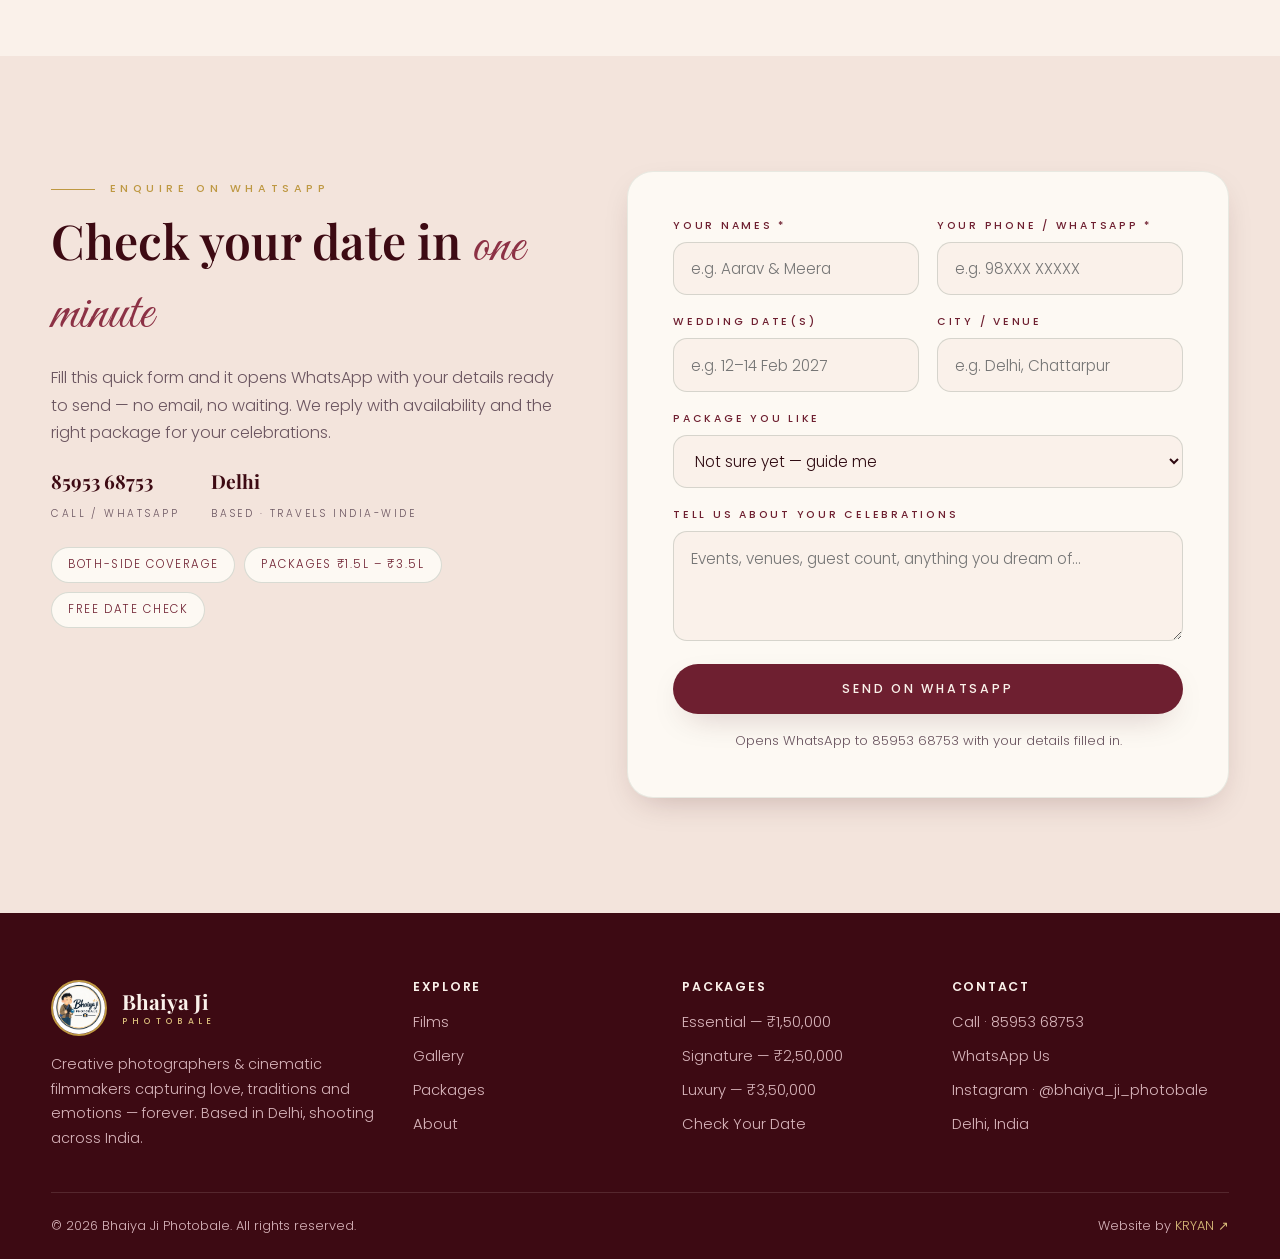
==== commit 90fc2c65: "FINAL26: solid phone header" ====
--- a/index.html
+++ b/index.html
@@ -7,7 +7,7 @@
 <link rel="apple-touch-icon" href="assets/favicon.jpg">
 <meta name="theme-color" content="#3D0A13">
 
-<!-- FINAL25: hero video + founder + autoplay films -->
+<!-- FINAL26: hero video + founder + autoplay films -->
 <title>Bhaiya Ji Photobale — Wedding Photography & Films, Delhi | Destination Weddings</title>
 <meta name="description" content="Bhaiya Ji Photobale — creative wedding photographers & cinematic filmmakers based in Delhi. Candid photography, cinematic films, drone FPV, instant reels & luxury albums. Packages from ₹1,50,000. Call 8595368753.">
 <meta property="og:type" content="website">
@@ -26,7 +26,7 @@
 <link rel="preconnect" href="https://fonts.googleapis.com">
 <link rel="preconnect" href="https://fonts.gstatic.com" crossorigin>
 <link href="https://fonts.googleapis.com/css2?family=Playfair+Display:ital,wght@0,500;0,600;0,700;0,800;1,500;1,600&family=Poppins:wght@300;400;500;600&family=Great+Vibes&display=swap" rel="stylesheet">
-<link rel="stylesheet" href="style.css?v=25">
+<link rel="stylesheet" href="style.css?v=26">
 <script type="application/ld+json">
 {"@context":"https://schema.org","@type":"LocalBusiness","name":"Bhaiya Ji Photobale","description":"Wedding photography and cinematic wedding films, based in Delhi, shooting across India.","telephone":"+91 8595368753","address":{"@type":"PostalAddress","addressLocality":"Delhi","addressCountry":"IN"},"sameAs":["https://www.instagram.com/bhaiya_ji_photobale"],"priceRange":"₹₹"}
 </script>
@@ -531,7 +531,7 @@
   </div>
 </div>
 
-<script src="script.js?v=25"></script>
+<script src="script.js?v=26"></script>
 <script>
 /* home work-cards use the lightbox */
 (function(){
--- a/style.css
+++ b/style.css
@@ -1,4 +1,4 @@
-/* FINAL25: hero video + founder + autoplay films */
+/* FINAL26: hero video + founder + autoplay films */
 /* ============================================================
    BHAIYA JI PHOTOBALE — Wedding Photography & Films
    Botanical editorial · deep green + cream · arch frames
@@ -622,7 +622,7 @@
 .hero-live{position:absolute;left:50%;transform:translateX(-50%);bottom:26px;z-index:3;display:inline-flex;align-items:center;gap:.5rem;background:rgba(61,10,19,.55);backdrop-filter:blur(6px);color:var(--cream);font-size:.68rem;font-weight:600;letter-spacing:.14em;text-transform:uppercase;padding:.5rem .95rem;border-radius:999px;border:1px solid rgba(250,241,234,.35);white-space:nowrap}
 .hero-live .pulse-dot{width:8px;height:8px;border-radius:50%;background:#E4572E;animation:pulse 1.6s ease-out infinite}
 
-/* ===== FINAL25: full-screen hero film ===== */
+/* ===== FINAL26: full-screen hero film ===== */
 .hero{min-height:100svh;display:flex;align-items:center;padding:8.5rem 0 6rem;background:var(--green-3)}
 .hero-bg{position:absolute;inset:0;width:100%;height:100%;object-fit:cover;z-index:0}
 .hero-shade{position:absolute;inset:0;z-index:1;background:linear-gradient(90deg,rgba(10,26,18,.82) 0%,rgba(10,26,18,.55) 46%,rgba(10,26,18,.18) 78%,rgba(10,26,18,.30) 100%),linear-gradient(to top,rgba(10,26,18,.55),transparent 42%)}
@@ -645,7 +645,7 @@
   .hero-shade{background:linear-gradient(90deg,rgba(10,26,18,.72),rgba(10,26,18,.45)),linear-gradient(to top,rgba(10,26,18,.6),transparent 50%)}
 }
 
-/* ===== FINAL25: hero layout + header over film ===== */
+/* ===== FINAL26: hero layout + header over film ===== */
 .hero-bg{object-position:72% 50%}
 .header-dark .brand .bname{color:var(--cream)}
 .header-dark .brand .bname span{color:var(--gold-soft)}
@@ -659,7 +659,7 @@
 .header-dark.scrolled .burger,.header-dark.scrolled .call-btn{border-color:var(--line);color:var(--green)}
 @media(max-width:640px){ .hero-bg{object-position:50% 50%} }
 
-/* ===== FINAL25: contrast pass — nothing blends into the film ===== */
+/* ===== FINAL26: contrast pass — nothing blends into the film ===== */
 .hero-bg{object-position:50% 50%}
 .hero-shade{background:
   linear-gradient(90deg,rgba(45,10,18,.92) 0%,rgba(45,10,18,.68) 48%,rgba(45,10,18,.40) 80%,rgba(45,10,18,.48) 100%),
@@ -684,7 +684,7 @@
     linear-gradient(rgba(45,10,18,.30),rgba(45,10,18,.30))}
 }
 
-/* ===== FINAL25: hero copy — bigger, moved right ===== */
+/* ===== FINAL26: hero copy — bigger, moved right ===== */
 .hero-inner{display:flex;justify-content:flex-end}
 .hero .hero-copy{max-width:740px}
 .hero-copy .script{font-size:clamp(2.1rem,3.6vw,3.1rem)}
@@ -711,7 +711,7 @@
     linear-gradient(rgba(45,10,18,.30),rgba(45,10,18,.30))}
 }
 
-/* ===== FINAL25: hero copy full right half — edge to middle ===== */
+/* ===== FINAL26: hero copy full right half — edge to middle ===== */
 .hero-inner{width:100%;max-width:none;margin:0;padding-right:clamp(1.25rem,4vw,4.5rem);padding-left:1.25rem}
 .hero .hero-copy{max-width:min(900px,54vw)}
 .hero-shade{background:
@@ -729,7 +729,7 @@
     linear-gradient(rgba(45,10,18,.30),rgba(45,10,18,.30))}
 }
 
-/* ===== FINAL25: hero hard-left + films rail auto-scroll ===== */
+/* ===== FINAL26: hero hard-left + films rail auto-scroll ===== */
 .hero-inner{justify-content:flex-start;padding-left:clamp(1rem,2.5vw,2.75rem);padding-right:1.25rem}
 .hero-shade{background:
   linear-gradient(90deg,rgba(45,10,18,.94) 0%,rgba(45,10,18,.76) 52%,rgba(45,10,18,.42) 84%,rgba(45,10,18,.48) 100%),
@@ -747,7 +747,7 @@
   section:has(.films-rail) .wrap{overflow-x:auto}
 }
 
-/* ===== FINAL25: phone polish — top fixed, no sideways flow, tighter type ===== */
+/* ===== FINAL26: phone polish — top fixed, no sideways flow, tighter type ===== */
 html,body{overflow-x:hidden;overflow-x:clip}
 html{scroll-behavior:smooth;-webkit-text-size-adjust:100%;overscroll-behavior-x:none}
 *{-webkit-tap-highlight-color:transparent}
@@ -770,15 +770,15 @@
 }
 @media (prefers-reduced-motion: reduce){ html{scroll-behavior:auto} }
 
-/* ===== FINAL25: hero intro — properly small ===== */
+/* ===== FINAL26: hero intro — properly small ===== */
 .hero-sub{font-size:.92rem;line-height:1.6;max-width:480px;font-weight:400}
 @media(max-width:820px){ .hero-sub{font-size:.87rem;line-height:1.58} }
 
-/* ===== FINAL25: hero intro — sentence trimmed, size restored ===== */
+/* ===== FINAL26: hero intro — sentence trimmed, size restored ===== */
 .hero-sub{font-size:1rem;line-height:1.65;max-width:500px}
 @media(max-width:820px){ .hero-sub{font-size:.95rem} }
 
-/* ===== FINAL25: hero — lighter, less red (flat wine wash removed) ===== */
+/* ===== FINAL26: hero — lighter, less red (flat wine wash removed) ===== */
 .hero-shade{background:
   linear-gradient(270deg,rgba(36,18,22,.58) 0%,rgba(36,18,22,.38) 48%,rgba(36,18,22,.14) 80%,rgba(36,18,22,.20) 100%),
   linear-gradient(to top,rgba(36,18,22,.38),transparent 48%),
@@ -790,7 +790,7 @@
     linear-gradient(to bottom,rgba(36,18,22,.26),transparent 24%)}
 }
 
-/* ===== FINAL25: hero stats — one row on phone ===== */
+/* ===== FINAL26: hero stats — one row on phone ===== */
 @media(max-width:640px){
   .hero-proof{display:flex;flex-direction:row;flex-wrap:nowrap;gap:.6rem;margin-top:2rem;padding-top:1.25rem}
   .hero-proof .p{flex:1 1 0;min-width:0}
@@ -798,9 +798,15 @@
   .hero-proof .p span{font-size:.5rem;letter-spacing:.12em;line-height:1.5}
 }
 
-/* ===== FINAL25: phone hero — no more headline sliding under the header ===== */
+/* ===== FINAL26: phone hero — no more headline sliding under the header ===== */
 @media(max-width:640px){
   .hero{align-items:flex-start;padding-top:calc(6.5rem + env(safe-area-inset-top));padding-bottom:4rem}
   .header{padding:.6rem 0}
   .brand img{width:44px;height:44px}
 }
+
+/* ===== FINAL26: phone header — fully solid, nothing ghosts through ===== */
+@media(max-width:960px){
+  .header,.header.scrolled{background:var(--cream);backdrop-filter:none;-webkit-backdrop-filter:none;box-shadow:0 1px 0 var(--line-soft)}
+  .section{scroll-margin-top:96px}
+}
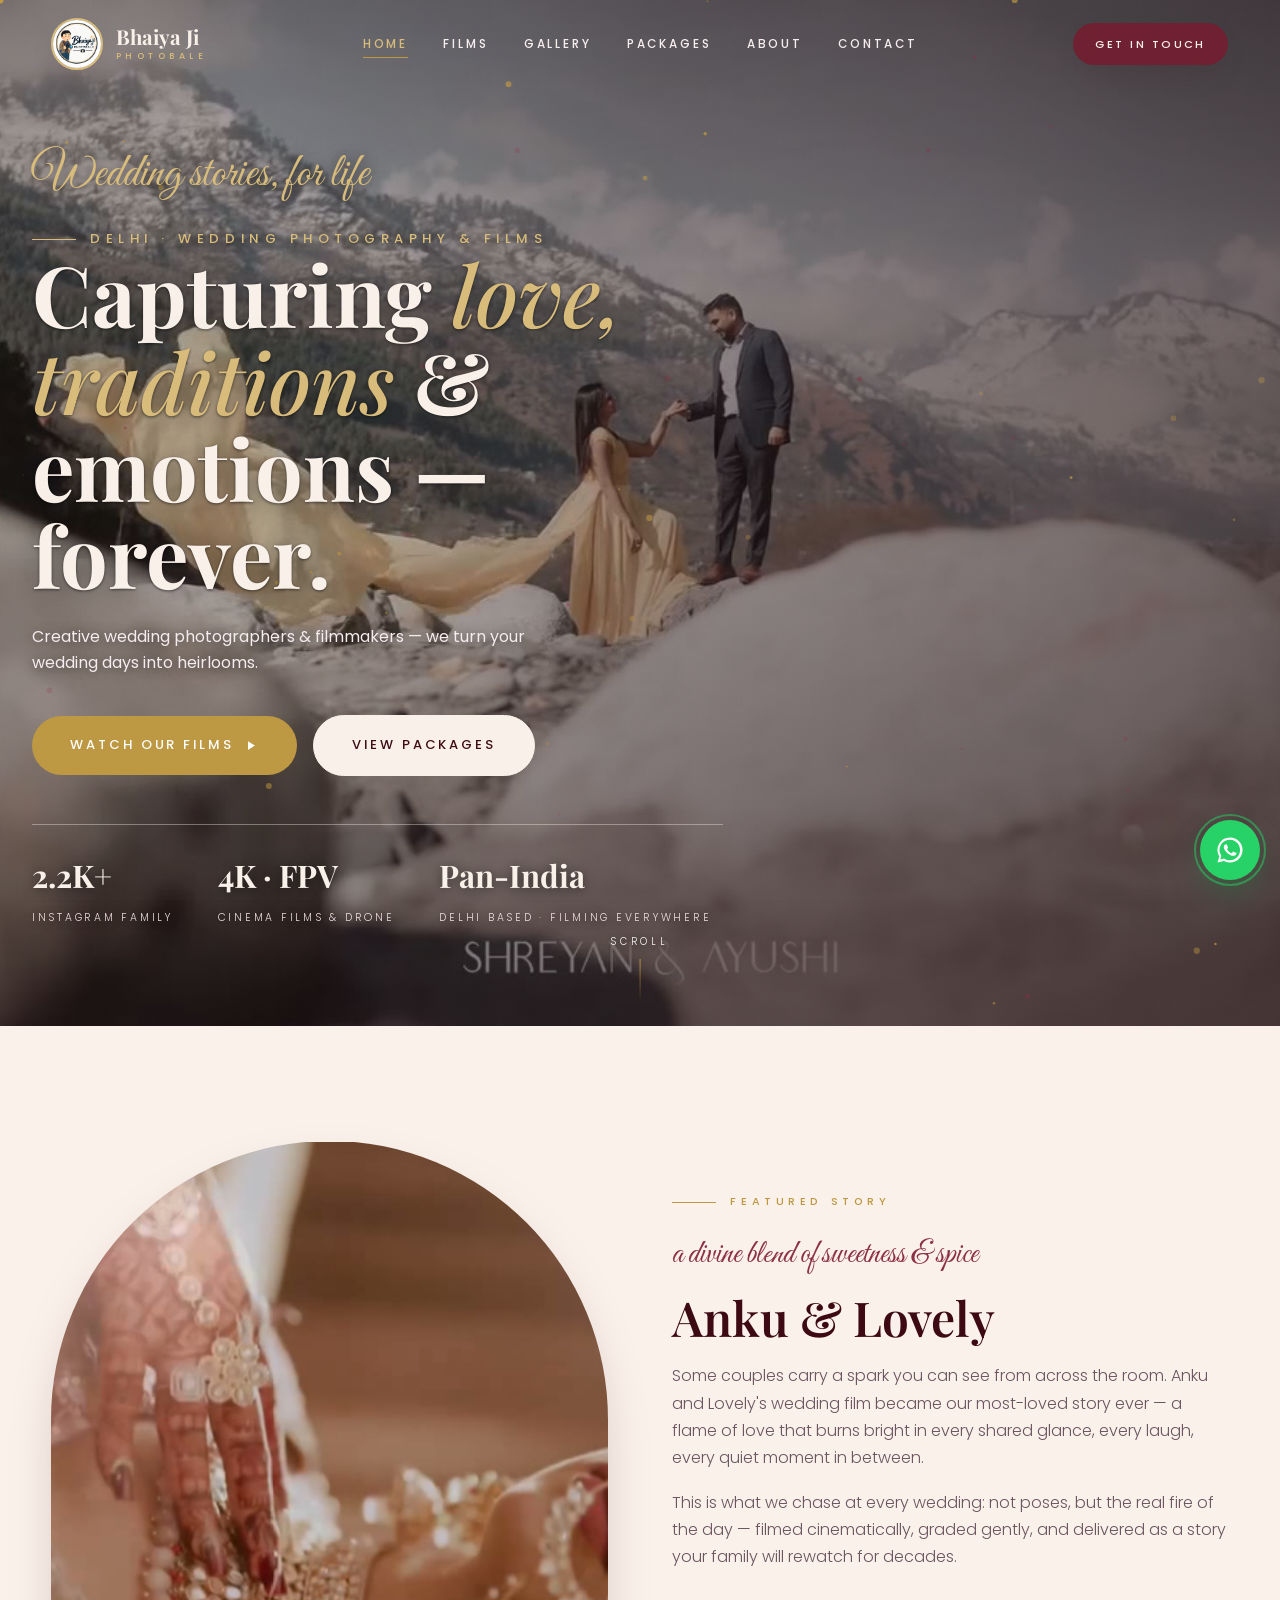
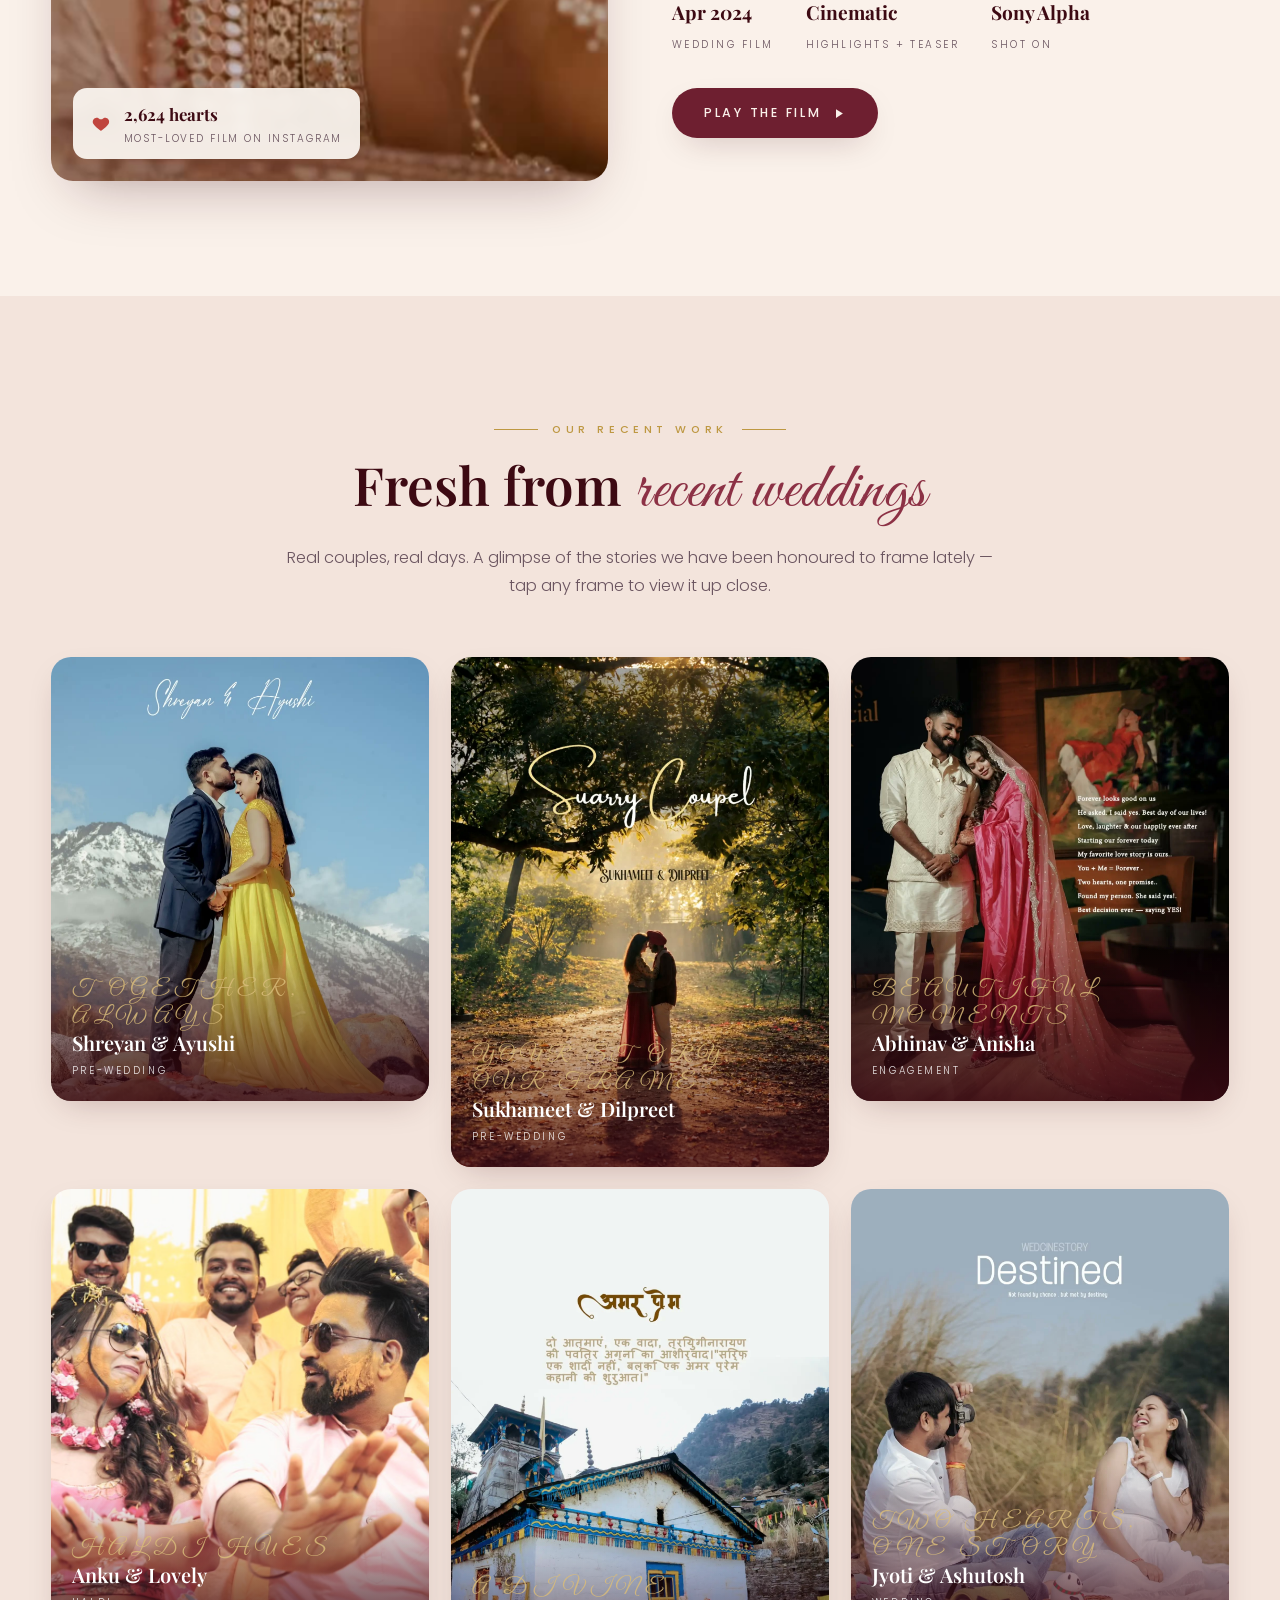
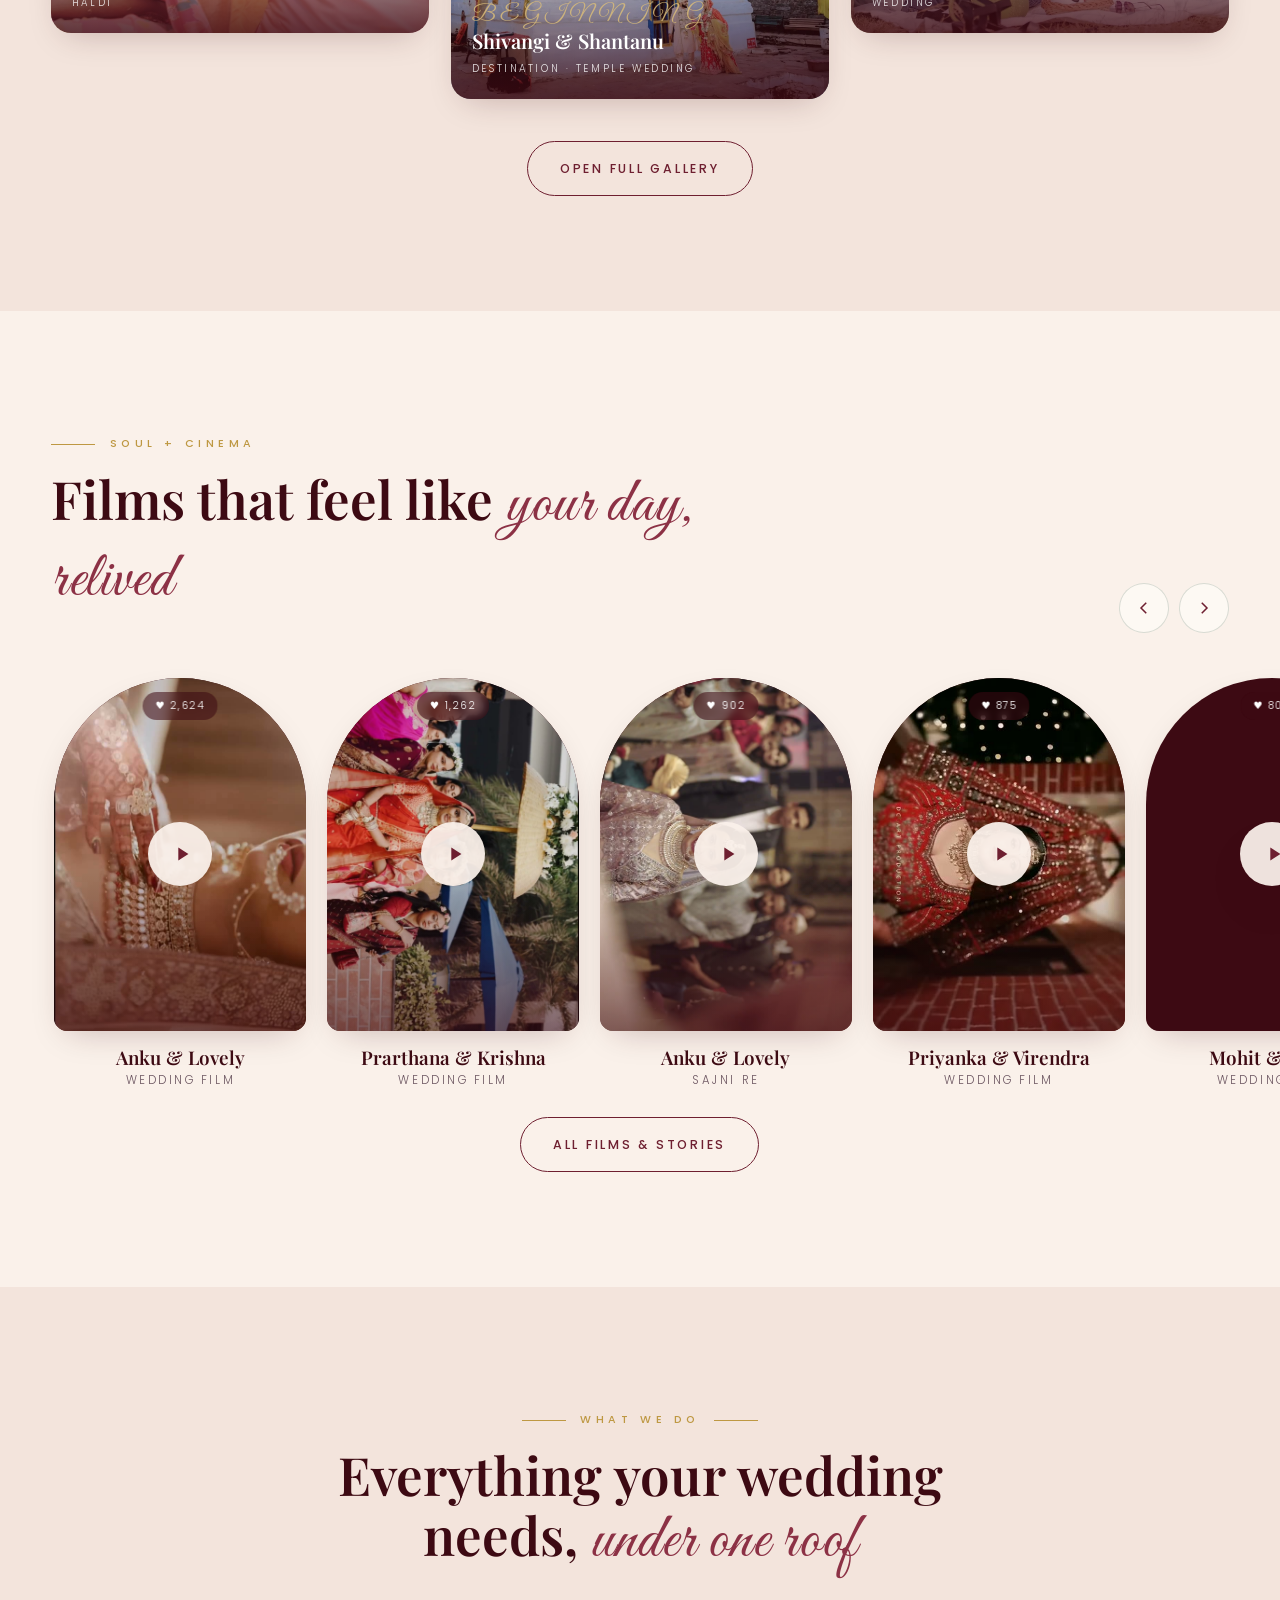
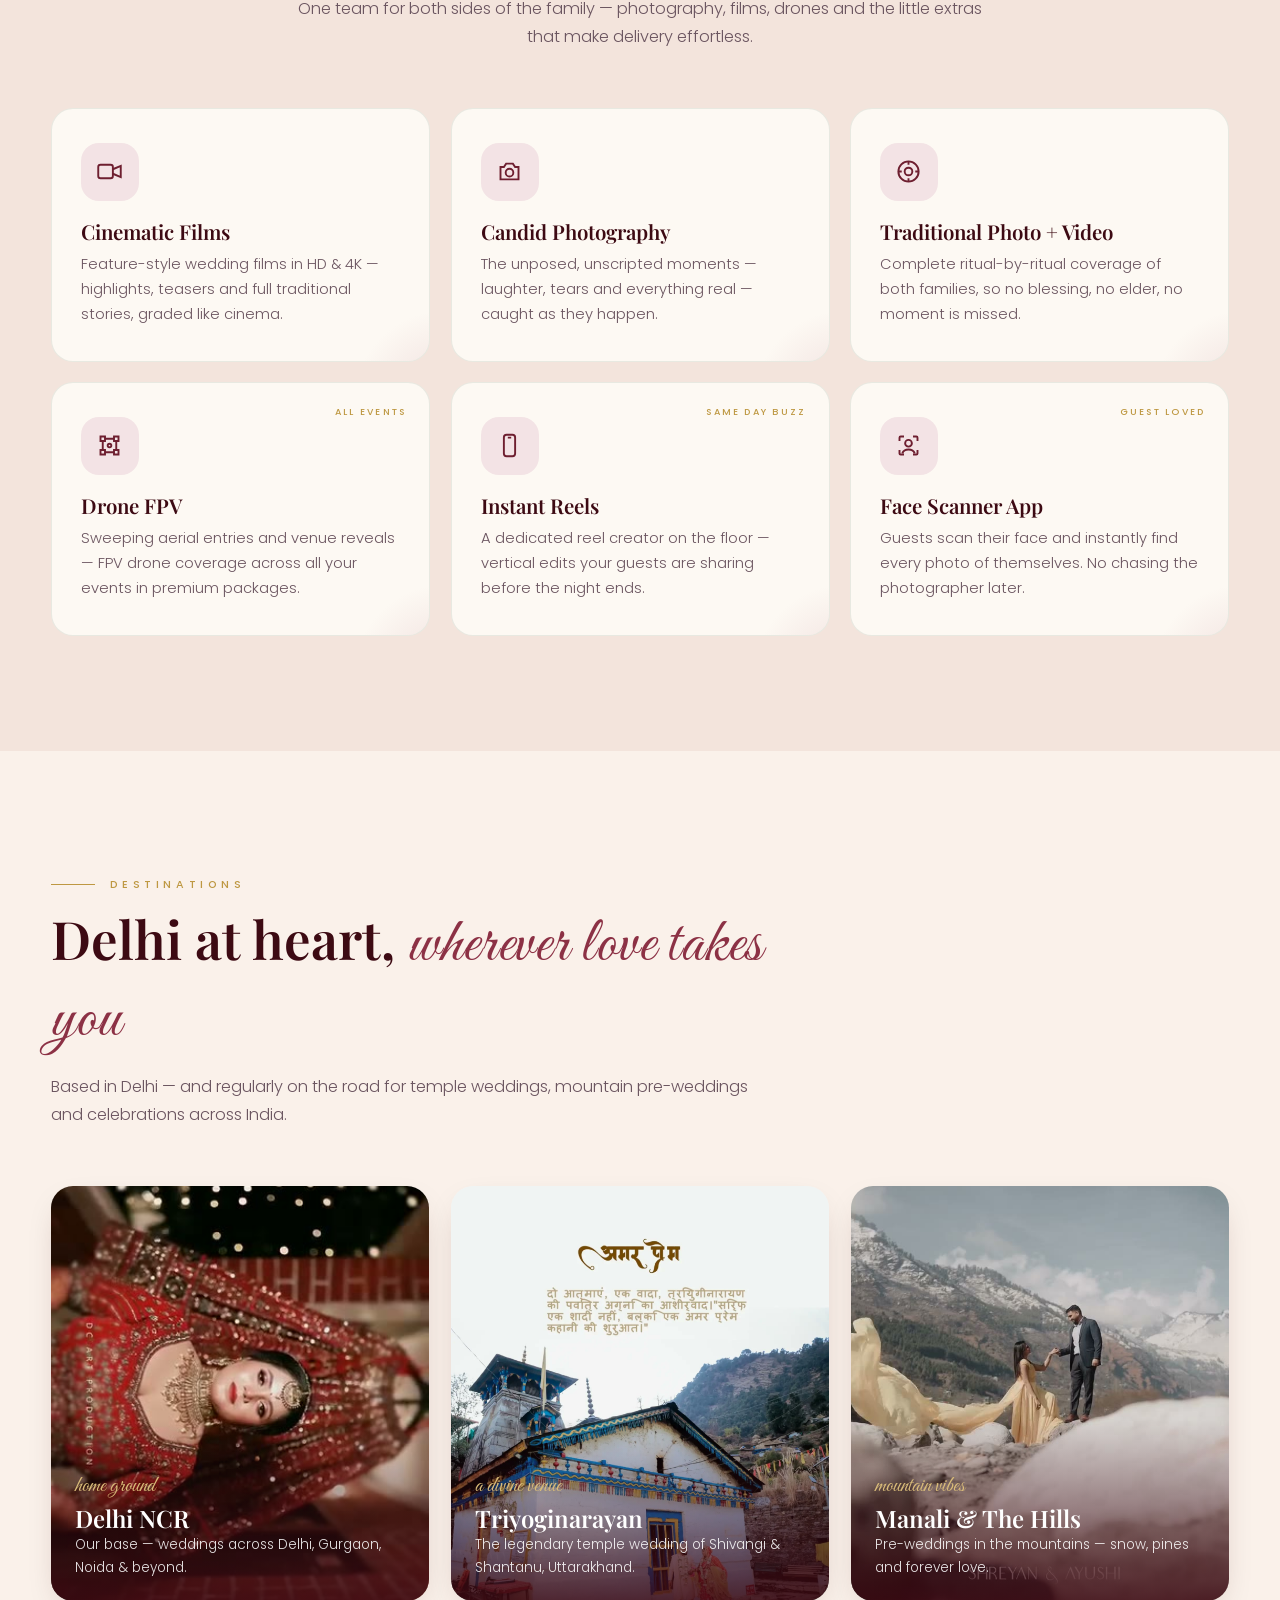
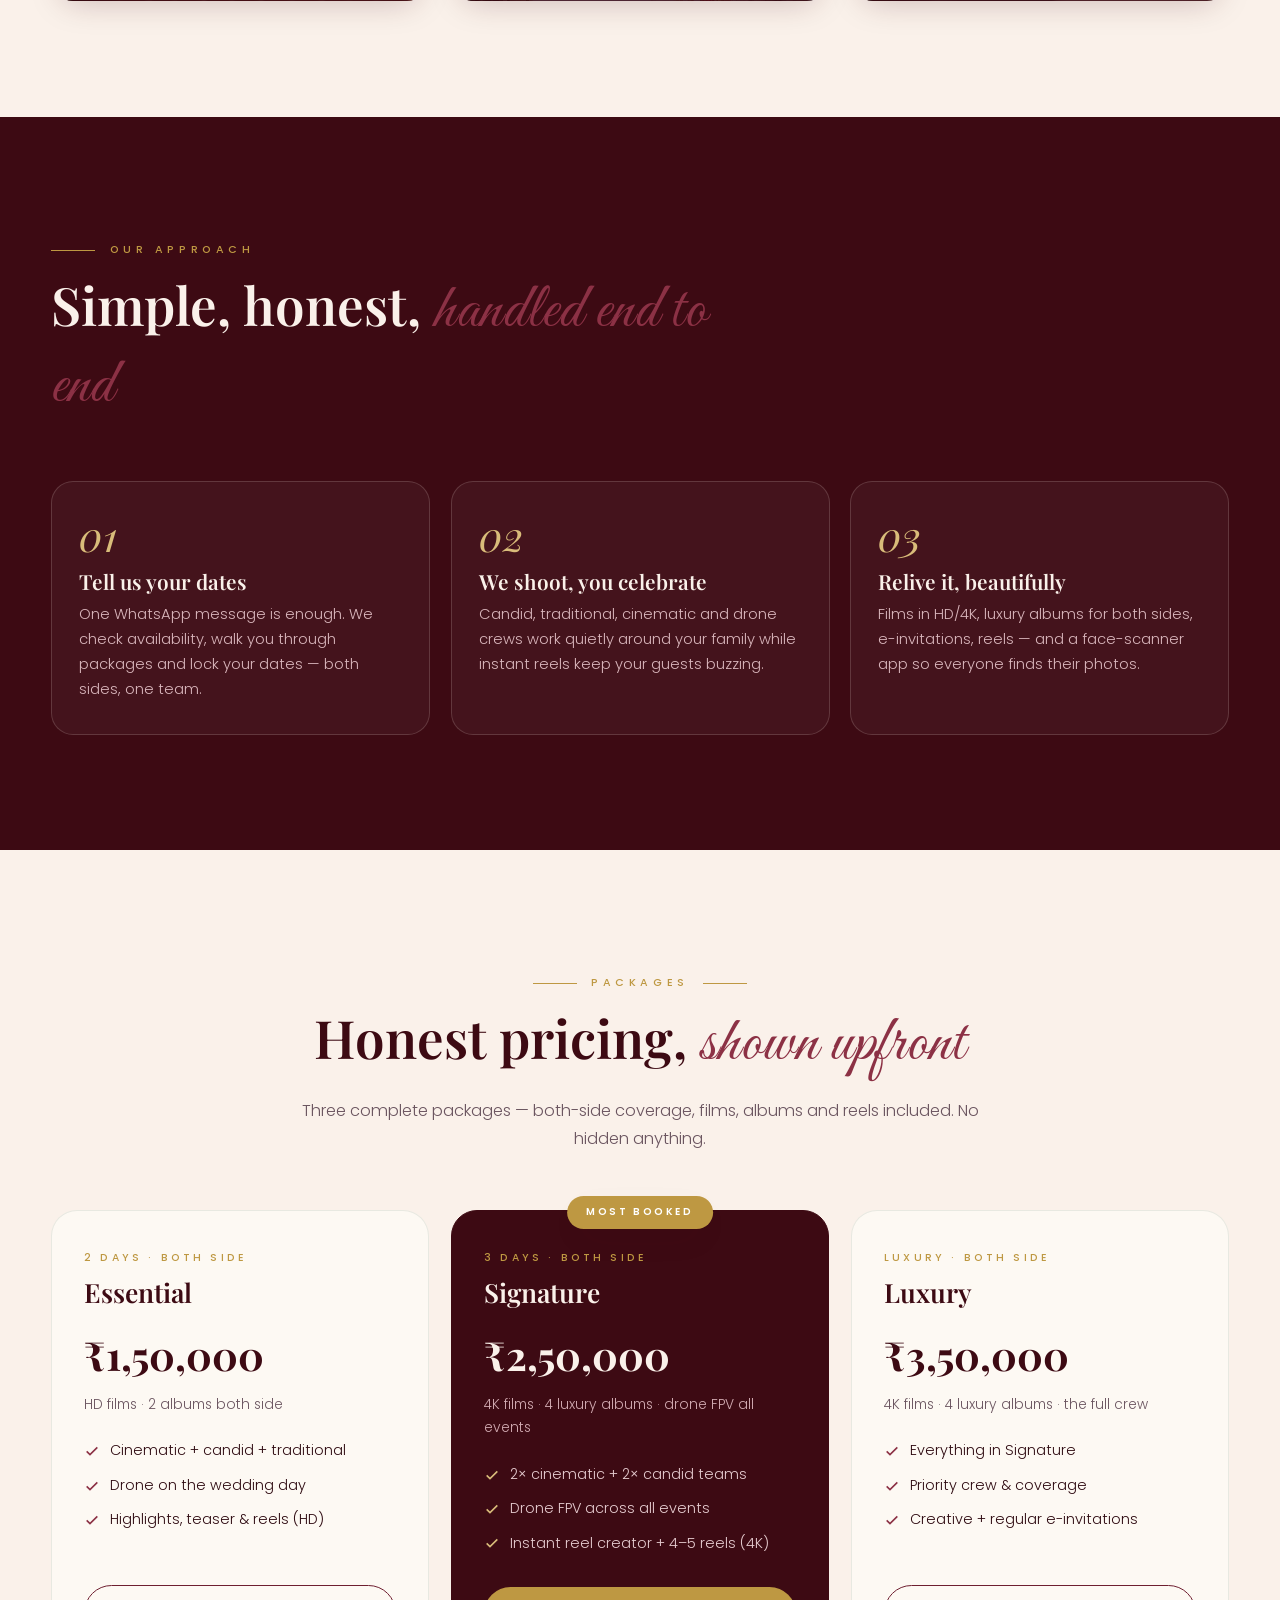
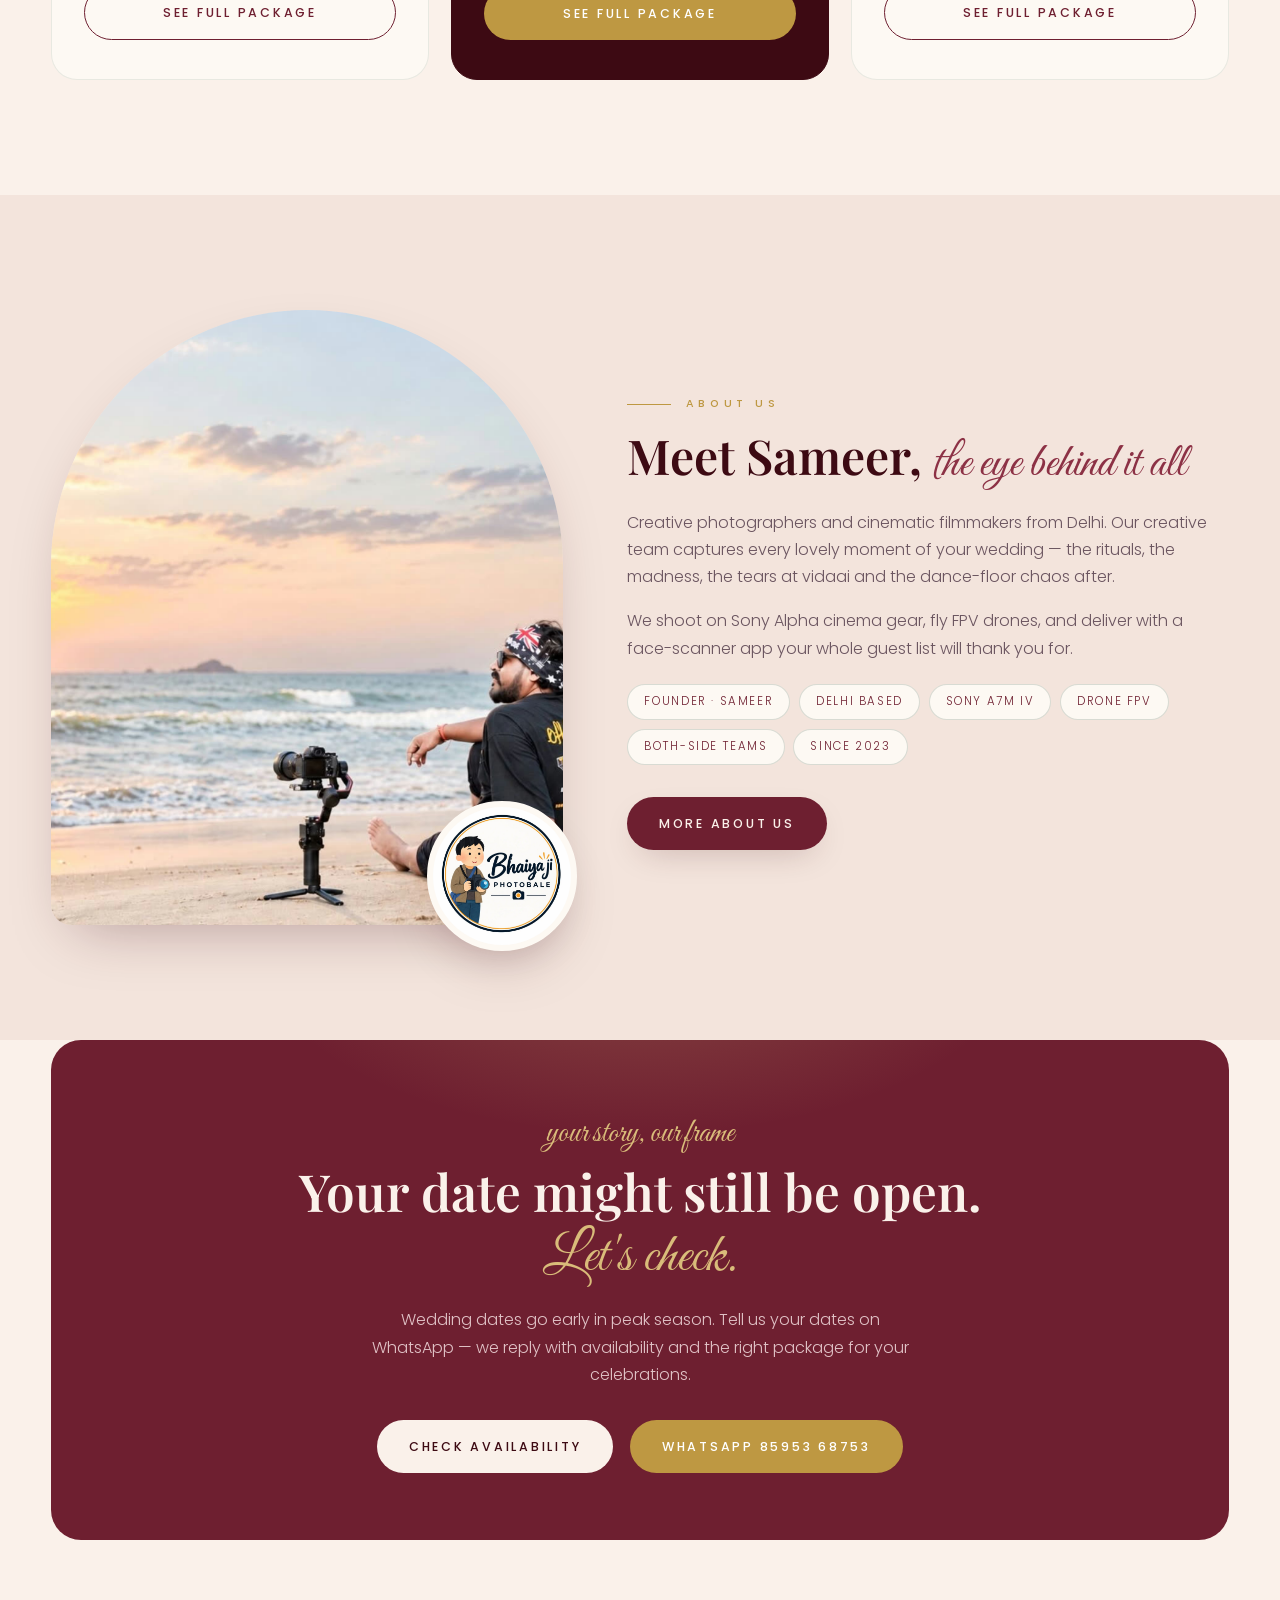
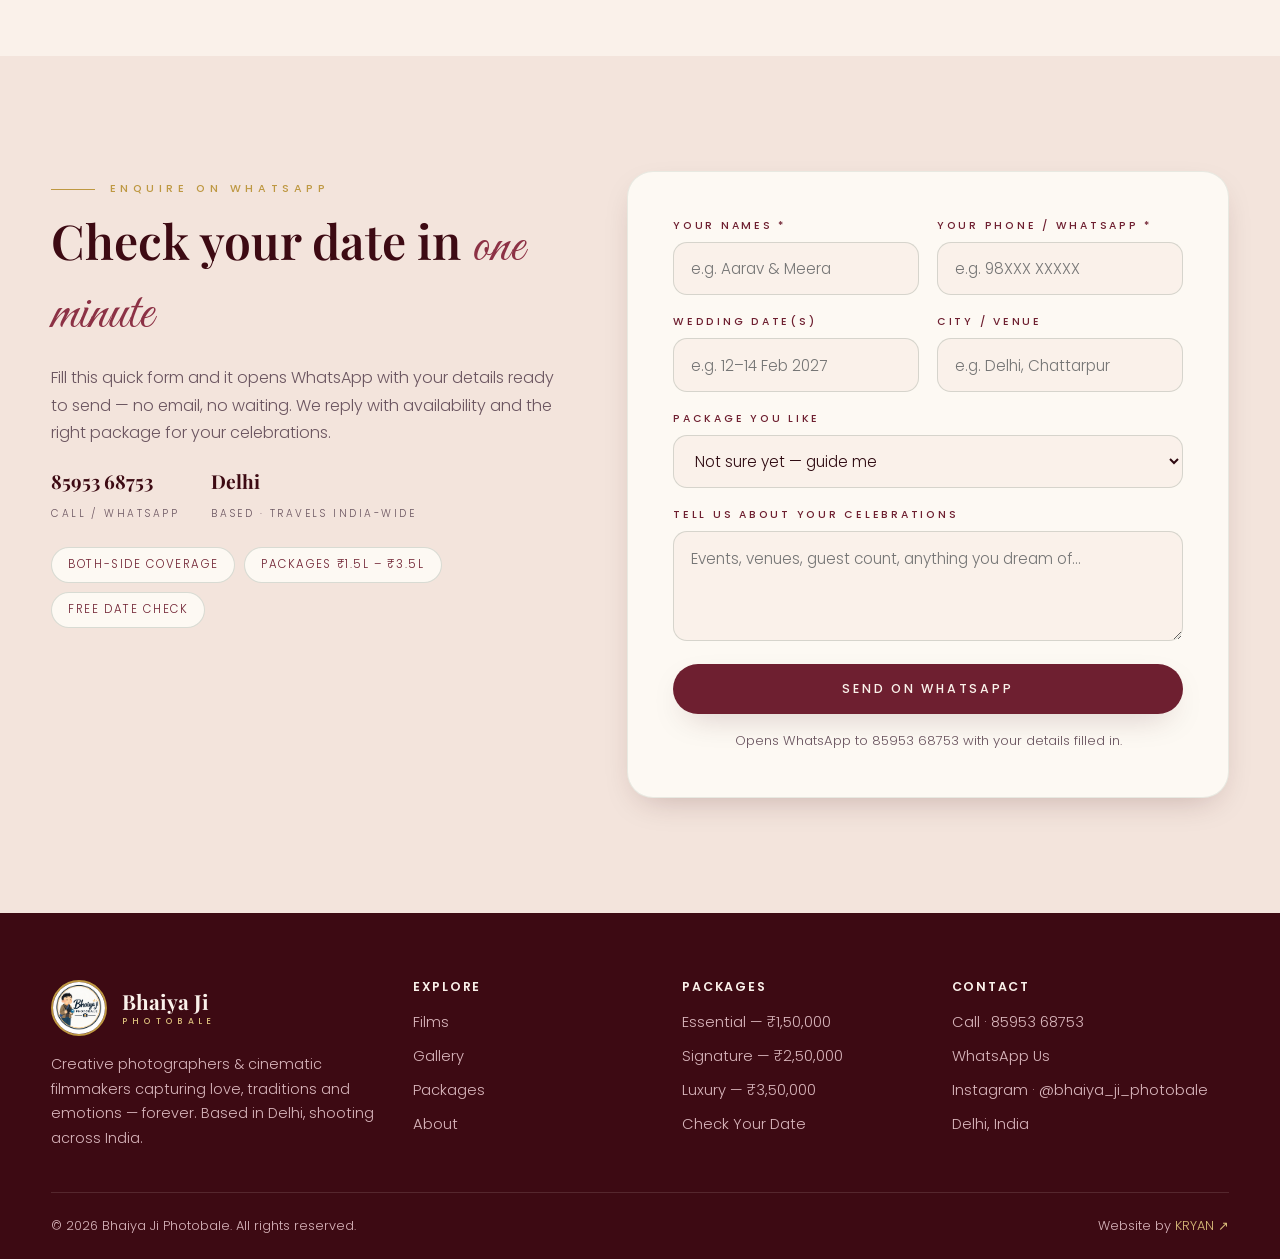
==== commit 5c1d1080: "FINAL27: phone header scrolls away" ====
--- a/index.html
+++ b/index.html
@@ -7,7 +7,7 @@
 <link rel="apple-touch-icon" href="assets/favicon.jpg">
 <meta name="theme-color" content="#3D0A13">
 
-<!-- FINAL26: hero video + founder + autoplay films -->
+<!-- FINAL27: hero video + founder + autoplay films -->
 <title>Bhaiya Ji Photobale — Wedding Photography & Films, Delhi | Destination Weddings</title>
 <meta name="description" content="Bhaiya Ji Photobale — creative wedding photographers & cinematic filmmakers based in Delhi. Candid photography, cinematic films, drone FPV, instant reels & luxury albums. Packages from ₹1,50,000. Call 8595368753.">
 <meta property="og:type" content="website">
@@ -26,7 +26,7 @@
 <link rel="preconnect" href="https://fonts.googleapis.com">
 <link rel="preconnect" href="https://fonts.gstatic.com" crossorigin>
 <link href="https://fonts.googleapis.com/css2?family=Playfair+Display:ital,wght@0,500;0,600;0,700;0,800;1,500;1,600&family=Poppins:wght@300;400;500;600&family=Great+Vibes&display=swap" rel="stylesheet">
-<link rel="stylesheet" href="style.css?v=26">
+<link rel="stylesheet" href="style.css?v=27">
 <script type="application/ld+json">
 {"@context":"https://schema.org","@type":"LocalBusiness","name":"Bhaiya Ji Photobale","description":"Wedding photography and cinematic wedding films, based in Delhi, shooting across India.","telephone":"+91 8595368753","address":{"@type":"PostalAddress","addressLocality":"Delhi","addressCountry":"IN"},"sameAs":["https://www.instagram.com/bhaiya_ji_photobale"],"priceRange":"₹₹"}
 </script>
@@ -531,7 +531,7 @@
   </div>
 </div>
 
-<script src="script.js?v=26"></script>
+<script src="script.js?v=27"></script>
 <script>
 /* home work-cards use the lightbox */
 (function(){
--- a/style.css
+++ b/style.css
@@ -1,4 +1,4 @@
-/* FINAL26: hero video + founder + autoplay films */
+/* FINAL27: hero video + founder + autoplay films */
 /* ============================================================
    BHAIYA JI PHOTOBALE — Wedding Photography & Films
    Botanical editorial · deep green + cream · arch frames
@@ -622,7 +622,7 @@
 .hero-live{position:absolute;left:50%;transform:translateX(-50%);bottom:26px;z-index:3;display:inline-flex;align-items:center;gap:.5rem;background:rgba(61,10,19,.55);backdrop-filter:blur(6px);color:var(--cream);font-size:.68rem;font-weight:600;letter-spacing:.14em;text-transform:uppercase;padding:.5rem .95rem;border-radius:999px;border:1px solid rgba(250,241,234,.35);white-space:nowrap}
 .hero-live .pulse-dot{width:8px;height:8px;border-radius:50%;background:#E4572E;animation:pulse 1.6s ease-out infinite}
 
-/* ===== FINAL26: full-screen hero film ===== */
+/* ===== FINAL27: full-screen hero film ===== */
 .hero{min-height:100svh;display:flex;align-items:center;padding:8.5rem 0 6rem;background:var(--green-3)}
 .hero-bg{position:absolute;inset:0;width:100%;height:100%;object-fit:cover;z-index:0}
 .hero-shade{position:absolute;inset:0;z-index:1;background:linear-gradient(90deg,rgba(10,26,18,.82) 0%,rgba(10,26,18,.55) 46%,rgba(10,26,18,.18) 78%,rgba(10,26,18,.30) 100%),linear-gradient(to top,rgba(10,26,18,.55),transparent 42%)}
@@ -645,7 +645,7 @@
   .hero-shade{background:linear-gradient(90deg,rgba(10,26,18,.72),rgba(10,26,18,.45)),linear-gradient(to top,rgba(10,26,18,.6),transparent 50%)}
 }
 
-/* ===== FINAL26: hero layout + header over film ===== */
+/* ===== FINAL27: hero layout + header over film ===== */
 .hero-bg{object-position:72% 50%}
 .header-dark .brand .bname{color:var(--cream)}
 .header-dark .brand .bname span{color:var(--gold-soft)}
@@ -659,7 +659,7 @@
 .header-dark.scrolled .burger,.header-dark.scrolled .call-btn{border-color:var(--line);color:var(--green)}
 @media(max-width:640px){ .hero-bg{object-position:50% 50%} }
 
-/* ===== FINAL26: contrast pass — nothing blends into the film ===== */
+/* ===== FINAL27: contrast pass — nothing blends into the film ===== */
 .hero-bg{object-position:50% 50%}
 .hero-shade{background:
   linear-gradient(90deg,rgba(45,10,18,.92) 0%,rgba(45,10,18,.68) 48%,rgba(45,10,18,.40) 80%,rgba(45,10,18,.48) 100%),
@@ -684,7 +684,7 @@
     linear-gradient(rgba(45,10,18,.30),rgba(45,10,18,.30))}
 }
 
-/* ===== FINAL26: hero copy — bigger, moved right ===== */
+/* ===== FINAL27: hero copy — bigger, moved right ===== */
 .hero-inner{display:flex;justify-content:flex-end}
 .hero .hero-copy{max-width:740px}
 .hero-copy .script{font-size:clamp(2.1rem,3.6vw,3.1rem)}
@@ -711,7 +711,7 @@
     linear-gradient(rgba(45,10,18,.30),rgba(45,10,18,.30))}
 }
 
-/* ===== FINAL26: hero copy full right half — edge to middle ===== */
+/* ===== FINAL27: hero copy full right half — edge to middle ===== */
 .hero-inner{width:100%;max-width:none;margin:0;padding-right:clamp(1.25rem,4vw,4.5rem);padding-left:1.25rem}
 .hero .hero-copy{max-width:min(900px,54vw)}
 .hero-shade{background:
@@ -729,7 +729,7 @@
     linear-gradient(rgba(45,10,18,.30),rgba(45,10,18,.30))}
 }
 
-/* ===== FINAL26: hero hard-left + films rail auto-scroll ===== */
+/* ===== FINAL27: hero hard-left + films rail auto-scroll ===== */
 .hero-inner{justify-content:flex-start;padding-left:clamp(1rem,2.5vw,2.75rem);padding-right:1.25rem}
 .hero-shade{background:
   linear-gradient(90deg,rgba(45,10,18,.94) 0%,rgba(45,10,18,.76) 52%,rgba(45,10,18,.42) 84%,rgba(45,10,18,.48) 100%),
@@ -747,7 +747,7 @@
   section:has(.films-rail) .wrap{overflow-x:auto}
 }
 
-/* ===== FINAL26: phone polish — top fixed, no sideways flow, tighter type ===== */
+/* ===== FINAL27: phone polish — top fixed, no sideways flow, tighter type ===== */
 html,body{overflow-x:hidden;overflow-x:clip}
 html{scroll-behavior:smooth;-webkit-text-size-adjust:100%;overscroll-behavior-x:none}
 *{-webkit-tap-highlight-color:transparent}
@@ -770,15 +770,15 @@
 }
 @media (prefers-reduced-motion: reduce){ html{scroll-behavior:auto} }
 
-/* ===== FINAL26: hero intro — properly small ===== */
+/* ===== FINAL27: hero intro — properly small ===== */
 .hero-sub{font-size:.92rem;line-height:1.6;max-width:480px;font-weight:400}
 @media(max-width:820px){ .hero-sub{font-size:.87rem;line-height:1.58} }
 
-/* ===== FINAL26: hero intro — sentence trimmed, size restored ===== */
+/* ===== FINAL27: hero intro — sentence trimmed, size restored ===== */
 .hero-sub{font-size:1rem;line-height:1.65;max-width:500px}
 @media(max-width:820px){ .hero-sub{font-size:.95rem} }
 
-/* ===== FINAL26: hero — lighter, less red (flat wine wash removed) ===== */
+/* ===== FINAL27: hero — lighter, less red (flat wine wash removed) ===== */
 .hero-shade{background:
   linear-gradient(270deg,rgba(36,18,22,.58) 0%,rgba(36,18,22,.38) 48%,rgba(36,18,22,.14) 80%,rgba(36,18,22,.20) 100%),
   linear-gradient(to top,rgba(36,18,22,.38),transparent 48%),
@@ -790,7 +790,7 @@
     linear-gradient(to bottom,rgba(36,18,22,.26),transparent 24%)}
 }
 
-/* ===== FINAL26: hero stats — one row on phone ===== */
+/* ===== FINAL27: hero stats — one row on phone ===== */
 @media(max-width:640px){
   .hero-proof{display:flex;flex-direction:row;flex-wrap:nowrap;gap:.6rem;margin-top:2rem;padding-top:1.25rem}
   .hero-proof .p{flex:1 1 0;min-width:0}
@@ -798,15 +798,20 @@
   .hero-proof .p span{font-size:.5rem;letter-spacing:.12em;line-height:1.5}
 }
 
-/* ===== FINAL26: phone hero — no more headline sliding under the header ===== */
+/* ===== FINAL27: phone hero — no more headline sliding under the header ===== */
 @media(max-width:640px){
   .hero{align-items:flex-start;padding-top:calc(6.5rem + env(safe-area-inset-top));padding-bottom:4rem}
   .header{padding:.6rem 0}
   .brand img{width:44px;height:44px}
 }
 
-/* ===== FINAL26: phone header — fully solid, nothing ghosts through ===== */
+/* ===== FINAL27: phone header — fully solid, nothing ghosts through ===== */
 @media(max-width:960px){
   .header,.header.scrolled{background:var(--cream);backdrop-filter:none;-webkit-backdrop-filter:none;box-shadow:0 1px 0 var(--line-soft)}
   .section{scroll-margin-top:96px}
 }
+
+/* ===== FINAL27: phone header scrolls away with the page — it can never slice a heading ===== */
+@media(max-width:960px){
+  .header{position:absolute;top:0;left:0;right:0}
+}
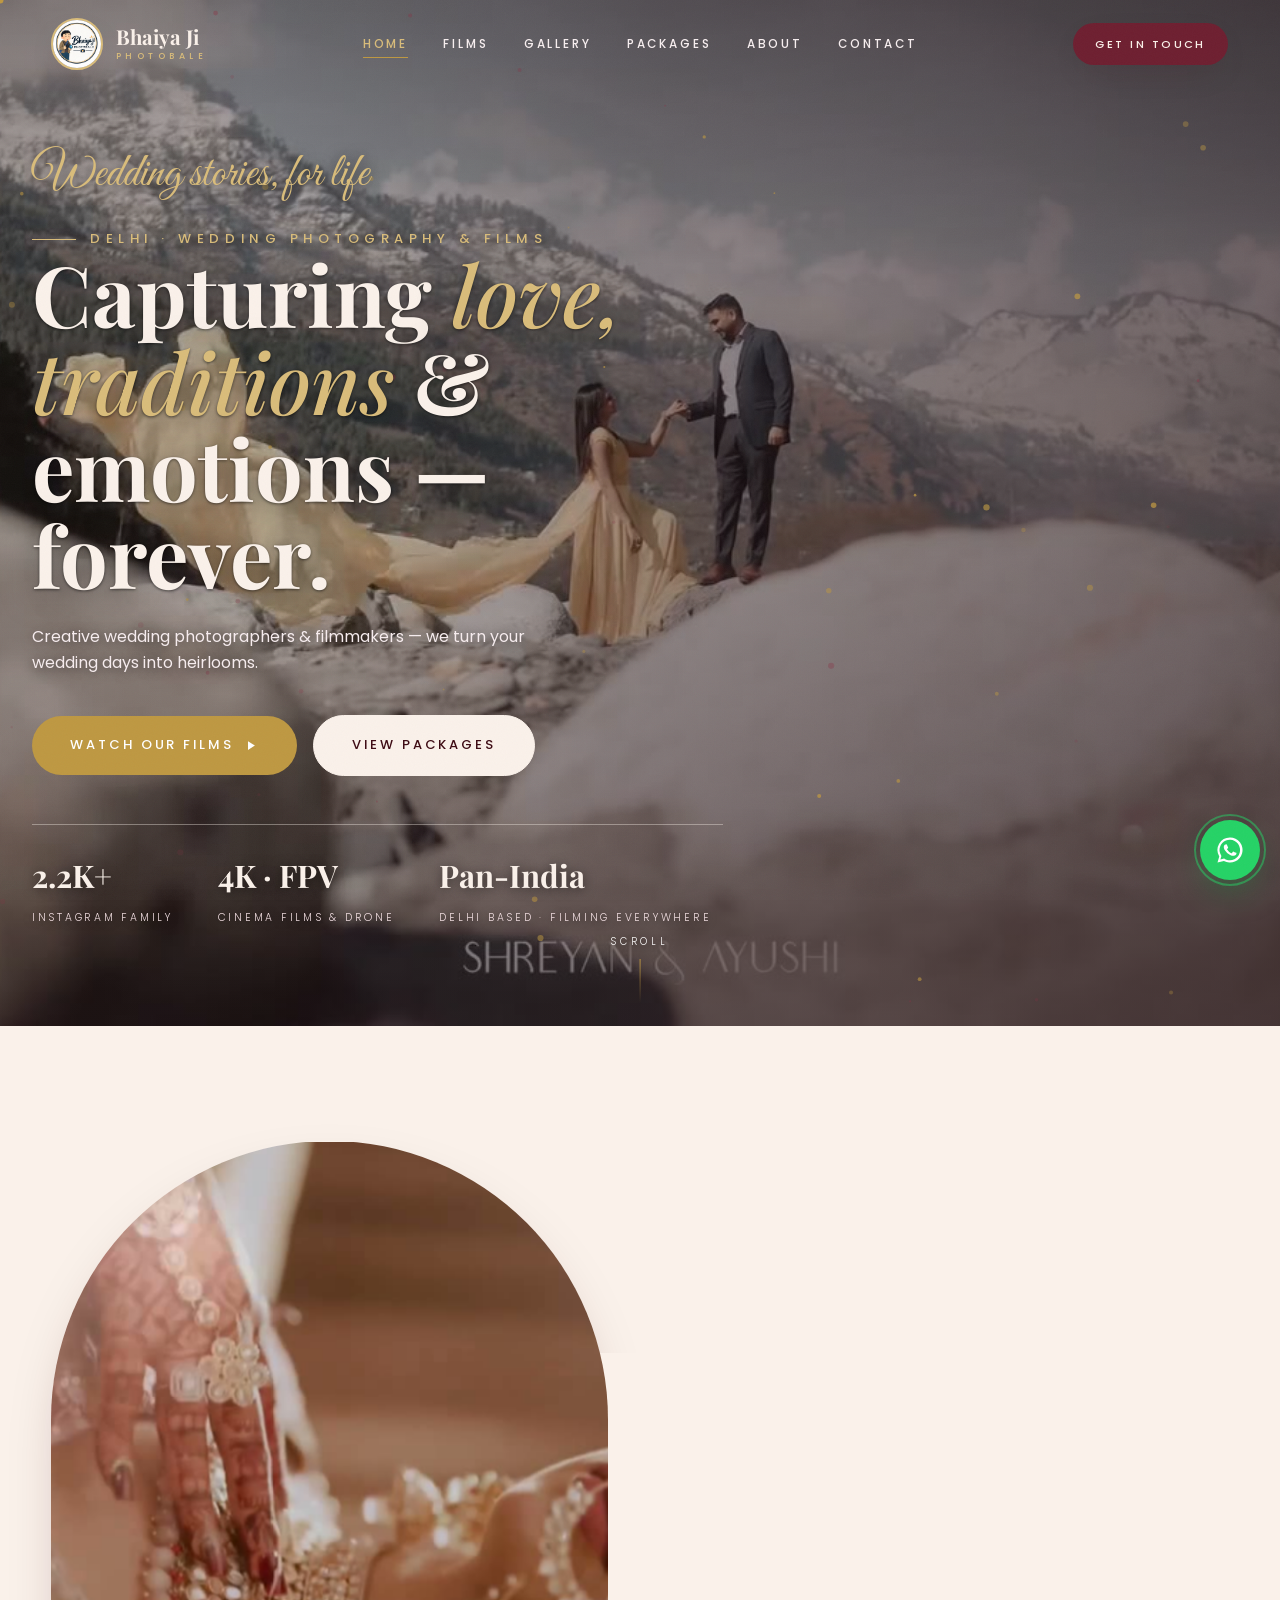
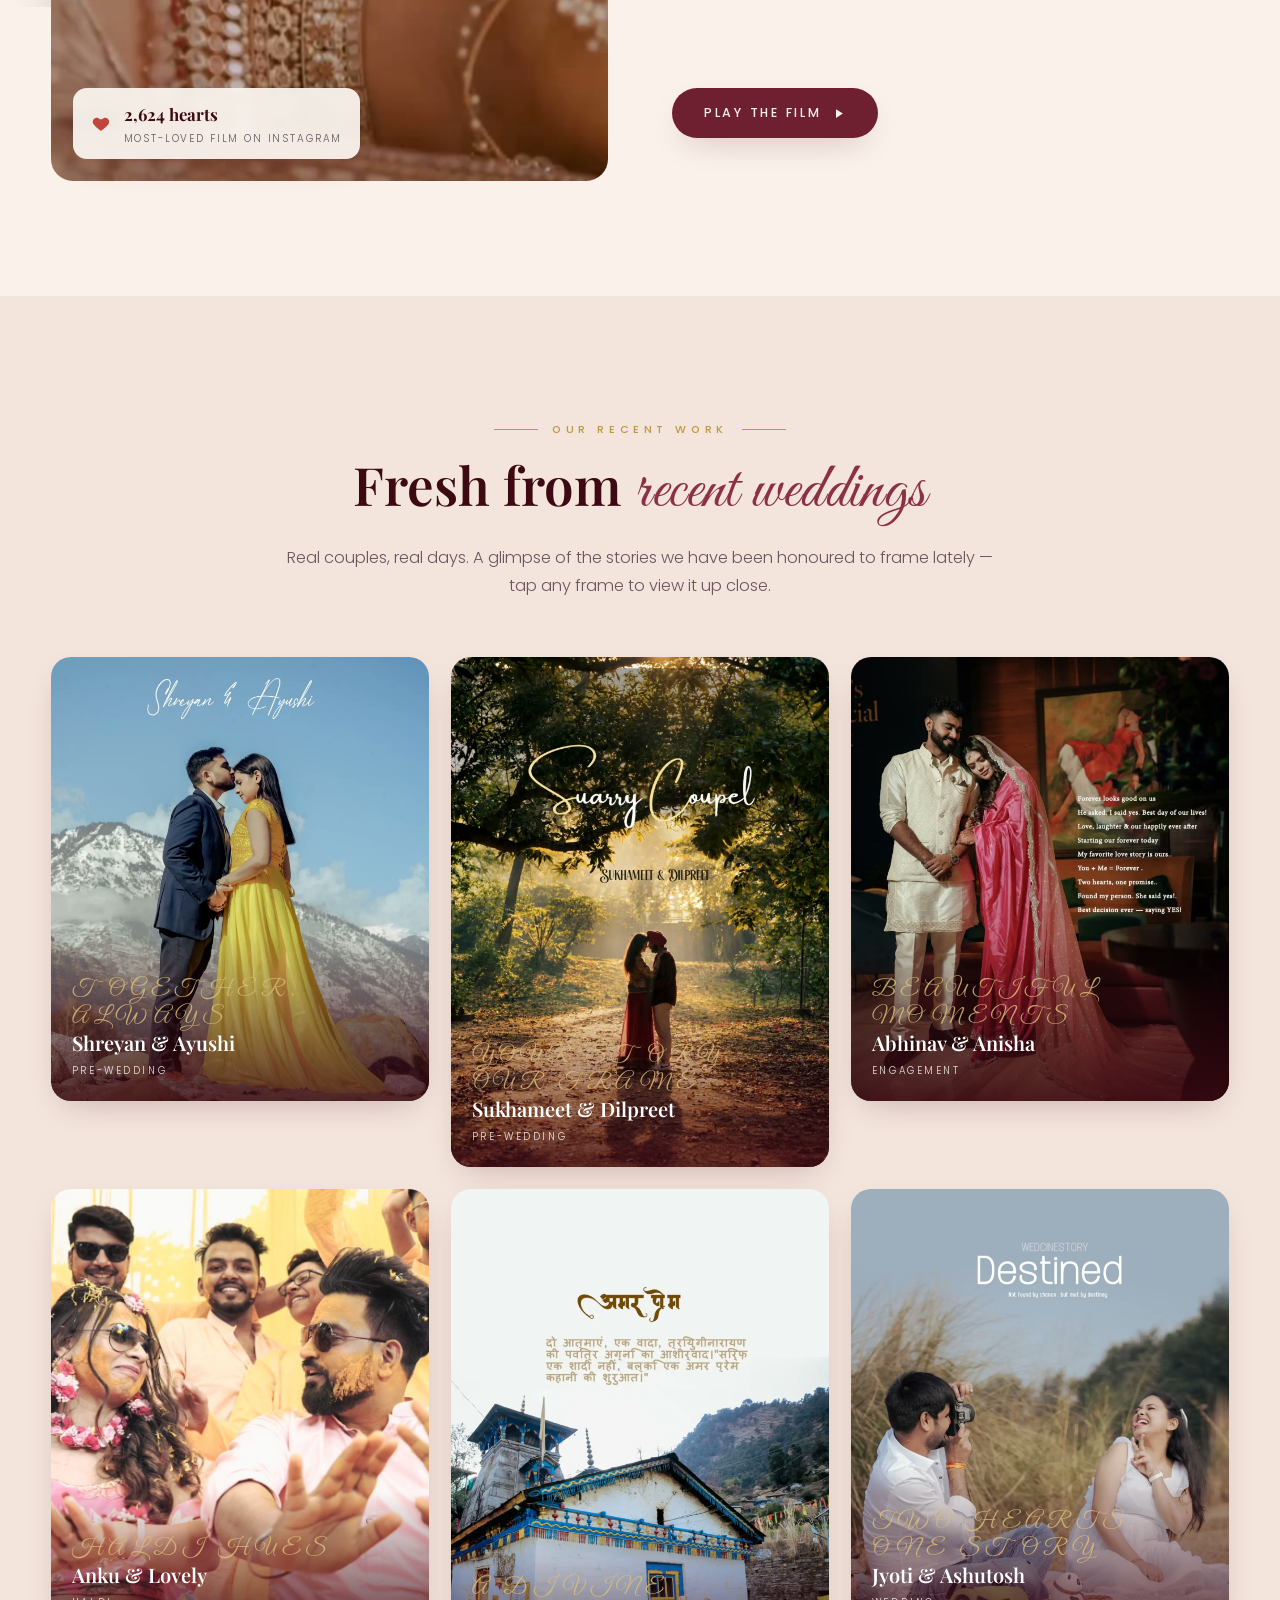
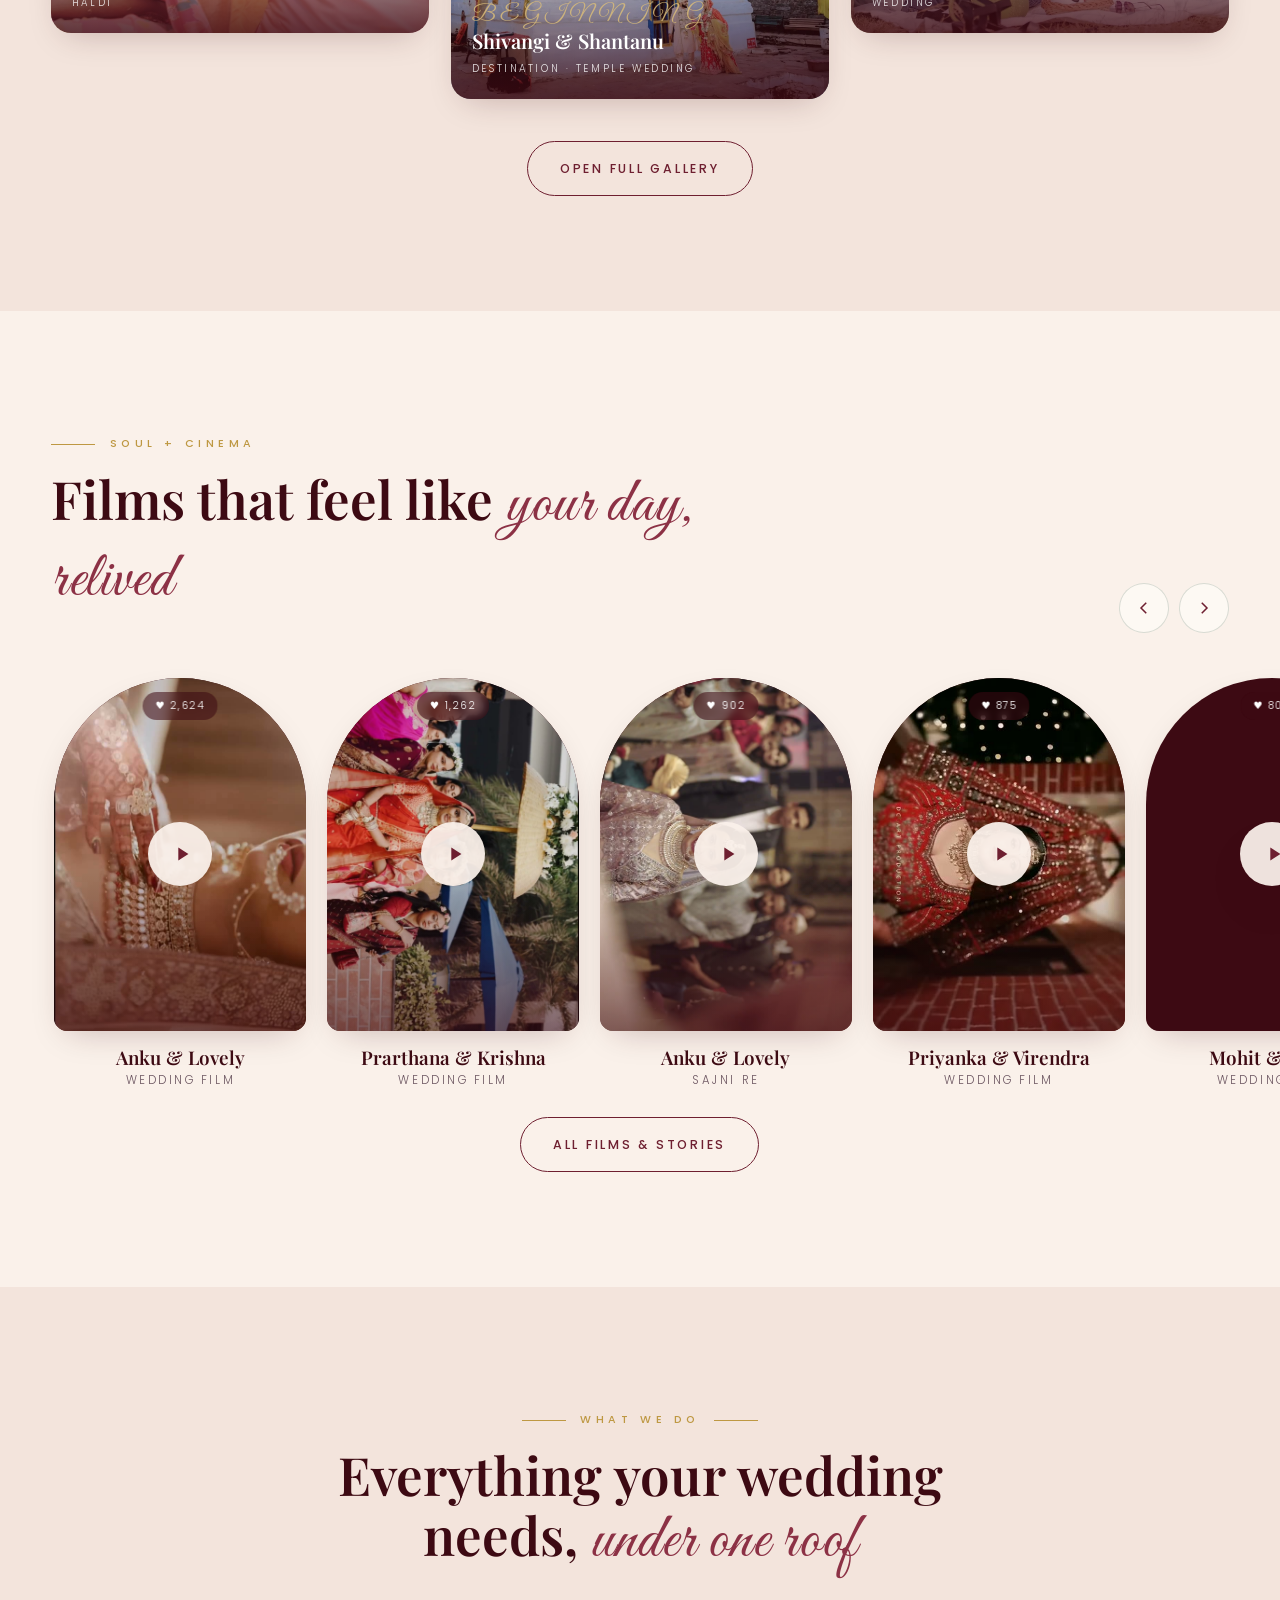
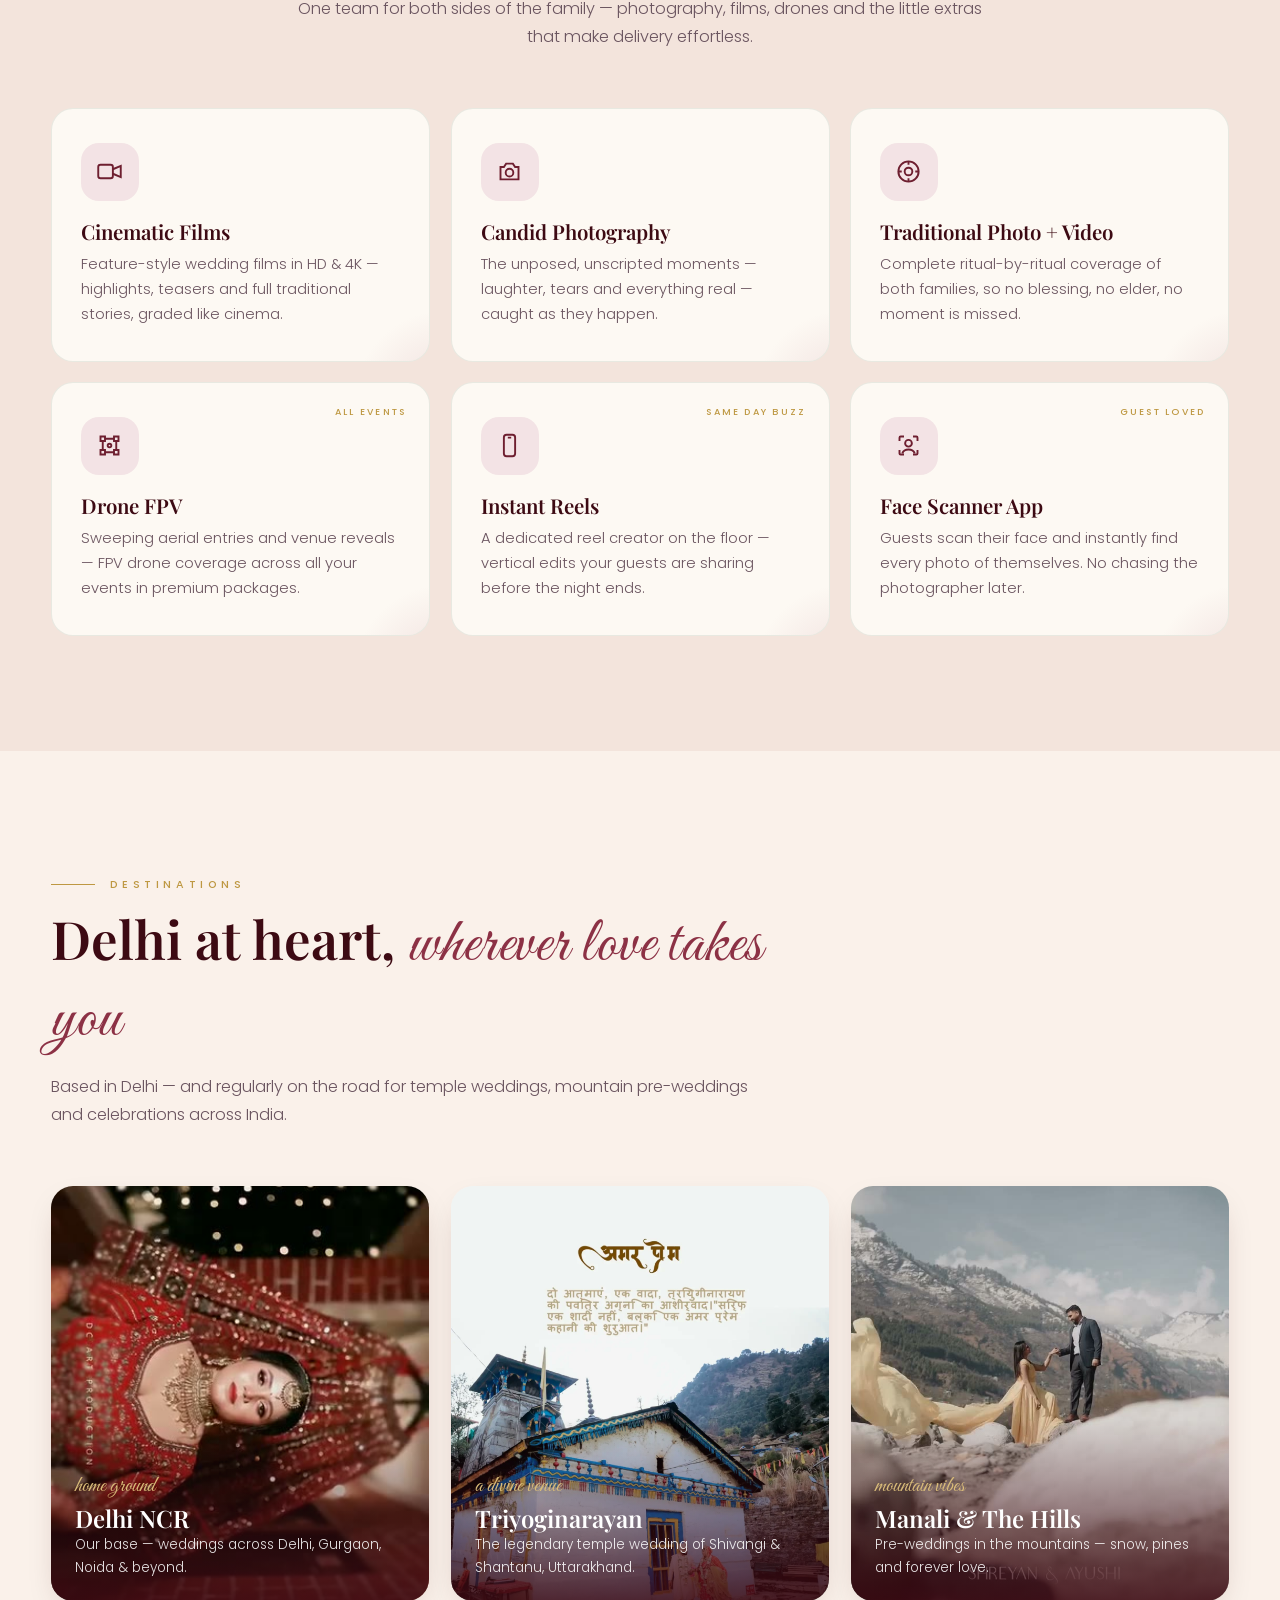
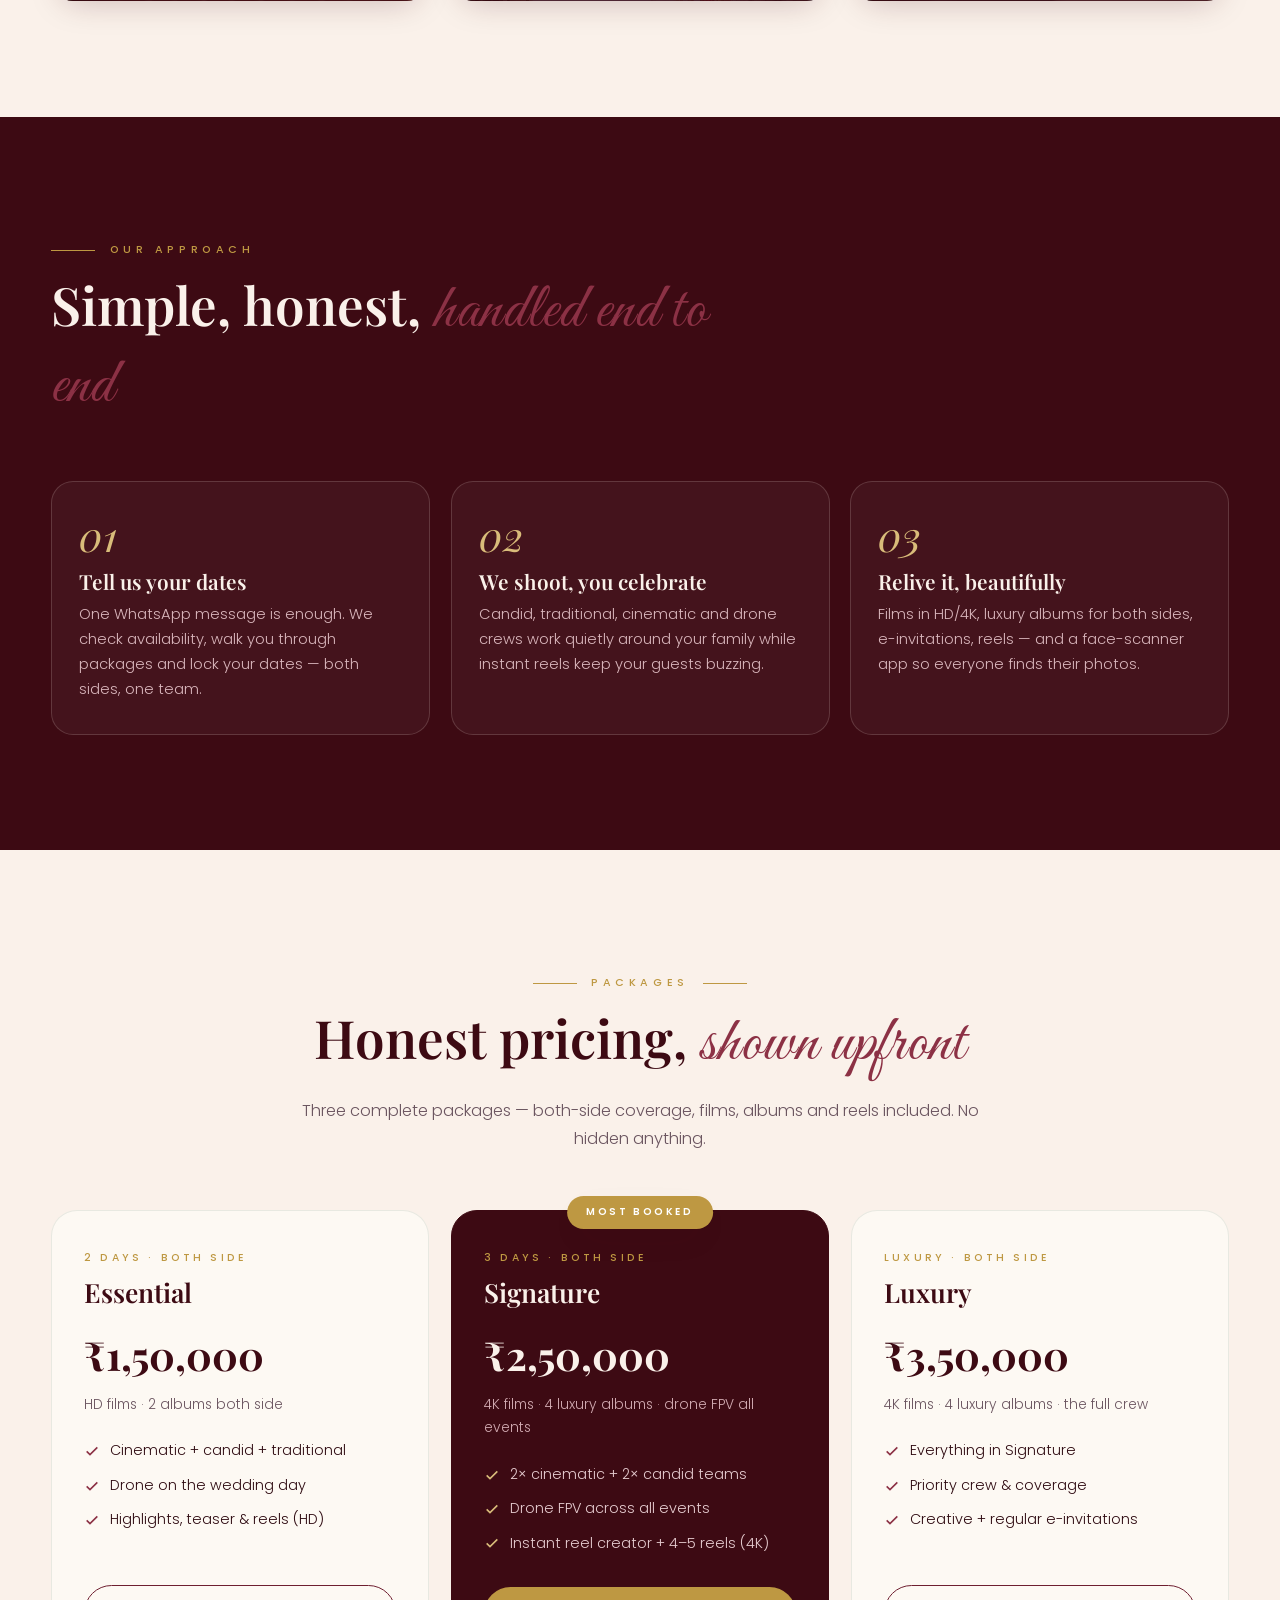
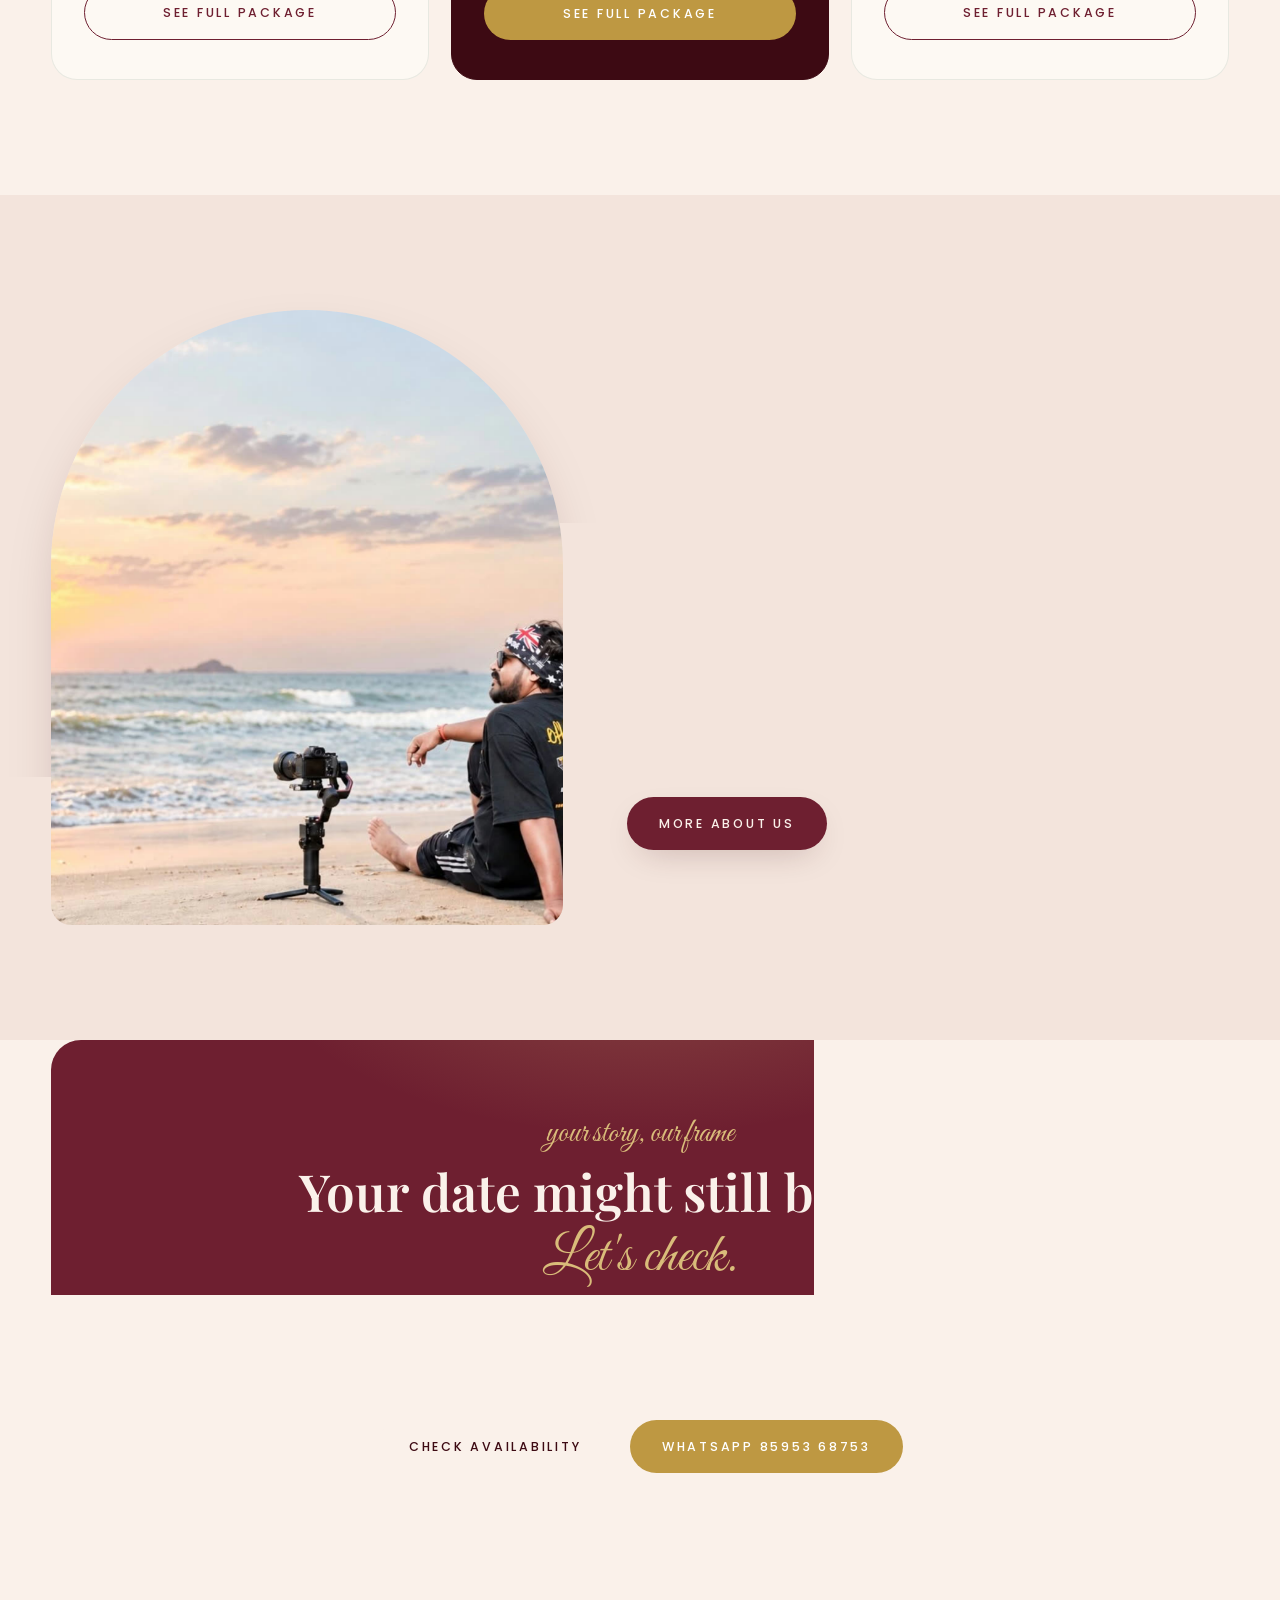
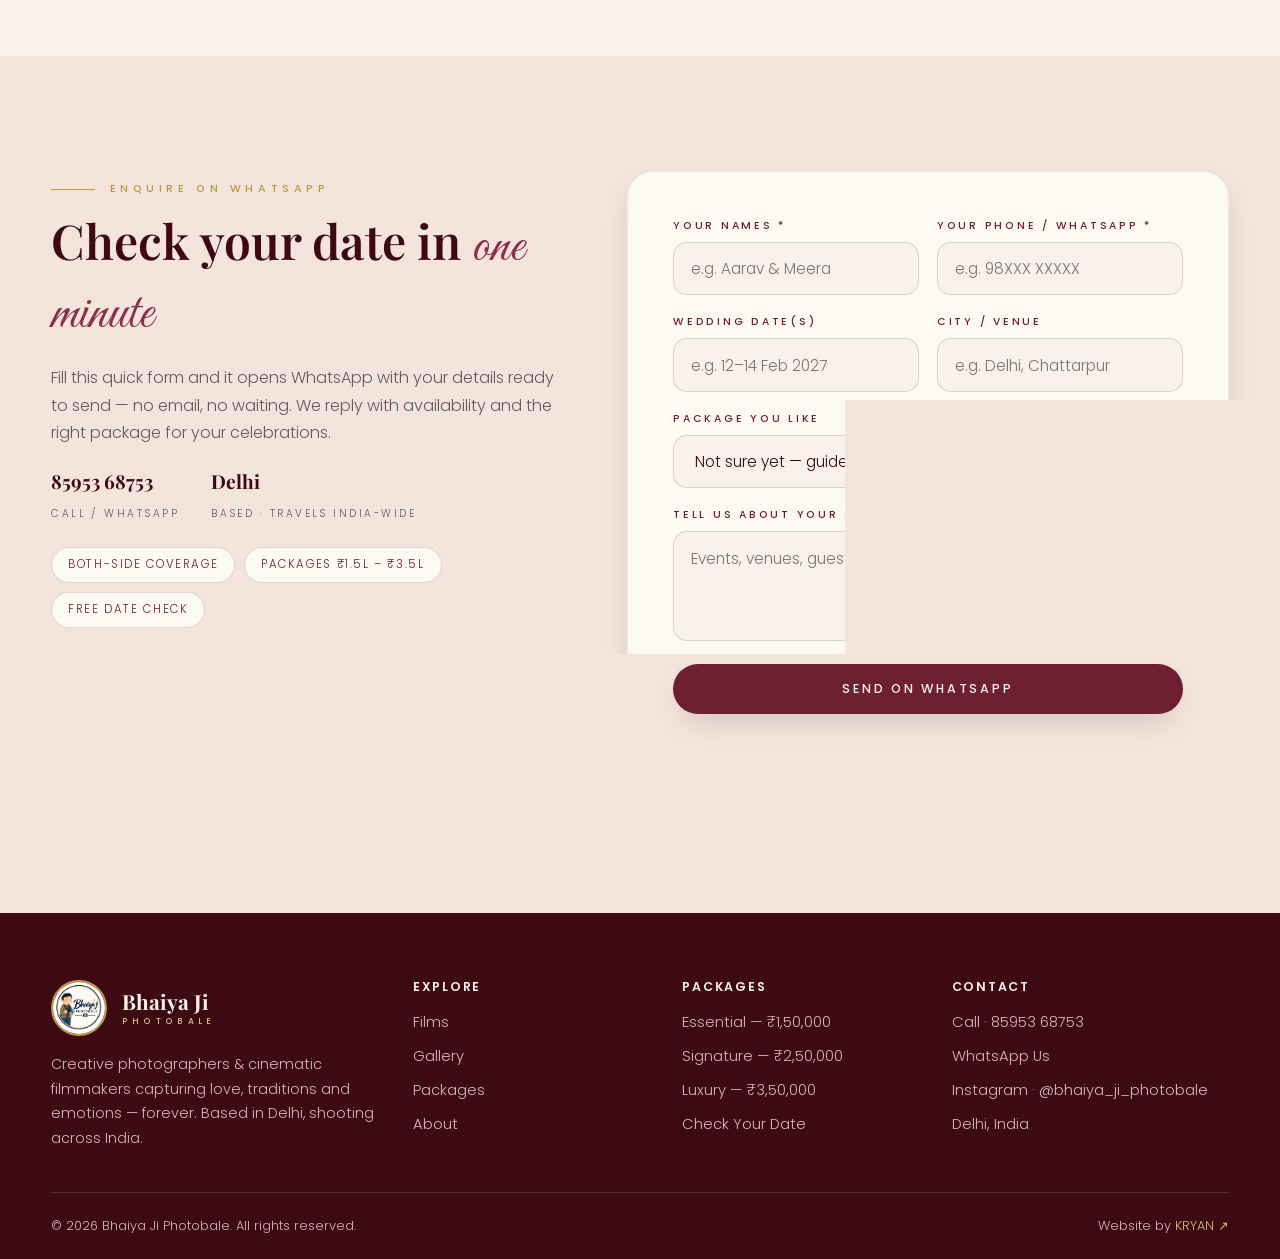
==== commit dbb6e671: "FINAL28: phone header fixed and solid" ====
--- a/index.html
+++ b/index.html
@@ -7,7 +7,7 @@
 <link rel="apple-touch-icon" href="assets/favicon.jpg">
 <meta name="theme-color" content="#3D0A13">
 
-<!-- FINAL27: hero video + founder + autoplay films -->
+<!-- FINAL28: hero video + founder + autoplay films -->
 <title>Bhaiya Ji Photobale — Wedding Photography & Films, Delhi | Destination Weddings</title>
 <meta name="description" content="Bhaiya Ji Photobale — creative wedding photographers & cinematic filmmakers based in Delhi. Candid photography, cinematic films, drone FPV, instant reels & luxury albums. Packages from ₹1,50,000. Call 8595368753.">
 <meta property="og:type" content="website">
@@ -26,7 +26,7 @@
 <link rel="preconnect" href="https://fonts.googleapis.com">
 <link rel="preconnect" href="https://fonts.gstatic.com" crossorigin>
 <link href="https://fonts.googleapis.com/css2?family=Playfair+Display:ital,wght@0,500;0,600;0,700;0,800;1,500;1,600&family=Poppins:wght@300;400;500;600&family=Great+Vibes&display=swap" rel="stylesheet">
-<link rel="stylesheet" href="style.css?v=27">
+<link rel="stylesheet" href="style.css?v=28">
 <script type="application/ld+json">
 {"@context":"https://schema.org","@type":"LocalBusiness","name":"Bhaiya Ji Photobale","description":"Wedding photography and cinematic wedding films, based in Delhi, shooting across India.","telephone":"+91 8595368753","address":{"@type":"PostalAddress","addressLocality":"Delhi","addressCountry":"IN"},"sameAs":["https://www.instagram.com/bhaiya_ji_photobale"],"priceRange":"₹₹"}
 </script>
@@ -531,7 +531,7 @@
   </div>
 </div>
 
-<script src="script.js?v=27"></script>
+<script src="script.js?v=28"></script>
 <script>
 /* home work-cards use the lightbox */
 (function(){
--- a/style.css
+++ b/style.css
@@ -1,4 +1,4 @@
-/* FINAL27: hero video + founder + autoplay films */
+/* FINAL28: hero video + founder + autoplay films */
 /* ============================================================
    BHAIYA JI PHOTOBALE — Wedding Photography & Films
    Botanical editorial · deep green + cream · arch frames
@@ -622,7 +622,7 @@
 .hero-live{position:absolute;left:50%;transform:translateX(-50%);bottom:26px;z-index:3;display:inline-flex;align-items:center;gap:.5rem;background:rgba(61,10,19,.55);backdrop-filter:blur(6px);color:var(--cream);font-size:.68rem;font-weight:600;letter-spacing:.14em;text-transform:uppercase;padding:.5rem .95rem;border-radius:999px;border:1px solid rgba(250,241,234,.35);white-space:nowrap}
 .hero-live .pulse-dot{width:8px;height:8px;border-radius:50%;background:#E4572E;animation:pulse 1.6s ease-out infinite}
 
-/* ===== FINAL27: full-screen hero film ===== */
+/* ===== FINAL28: full-screen hero film ===== */
 .hero{min-height:100svh;display:flex;align-items:center;padding:8.5rem 0 6rem;background:var(--green-3)}
 .hero-bg{position:absolute;inset:0;width:100%;height:100%;object-fit:cover;z-index:0}
 .hero-shade{position:absolute;inset:0;z-index:1;background:linear-gradient(90deg,rgba(10,26,18,.82) 0%,rgba(10,26,18,.55) 46%,rgba(10,26,18,.18) 78%,rgba(10,26,18,.30) 100%),linear-gradient(to top,rgba(10,26,18,.55),transparent 42%)}
@@ -645,7 +645,7 @@
   .hero-shade{background:linear-gradient(90deg,rgba(10,26,18,.72),rgba(10,26,18,.45)),linear-gradient(to top,rgba(10,26,18,.6),transparent 50%)}
 }
 
-/* ===== FINAL27: hero layout + header over film ===== */
+/* ===== FINAL28: hero layout + header over film ===== */
 .hero-bg{object-position:72% 50%}
 .header-dark .brand .bname{color:var(--cream)}
 .header-dark .brand .bname span{color:var(--gold-soft)}
@@ -659,7 +659,7 @@
 .header-dark.scrolled .burger,.header-dark.scrolled .call-btn{border-color:var(--line);color:var(--green)}
 @media(max-width:640px){ .hero-bg{object-position:50% 50%} }
 
-/* ===== FINAL27: contrast pass — nothing blends into the film ===== */
+/* ===== FINAL28: contrast pass — nothing blends into the film ===== */
 .hero-bg{object-position:50% 50%}
 .hero-shade{background:
   linear-gradient(90deg,rgba(45,10,18,.92) 0%,rgba(45,10,18,.68) 48%,rgba(45,10,18,.40) 80%,rgba(45,10,18,.48) 100%),
@@ -684,7 +684,7 @@
     linear-gradient(rgba(45,10,18,.30),rgba(45,10,18,.30))}
 }
 
-/* ===== FINAL27: hero copy — bigger, moved right ===== */
+/* ===== FINAL28: hero copy — bigger, moved right ===== */
 .hero-inner{display:flex;justify-content:flex-end}
 .hero .hero-copy{max-width:740px}
 .hero-copy .script{font-size:clamp(2.1rem,3.6vw,3.1rem)}
@@ -711,7 +711,7 @@
     linear-gradient(rgba(45,10,18,.30),rgba(45,10,18,.30))}
 }
 
-/* ===== FINAL27: hero copy full right half — edge to middle ===== */
+/* ===== FINAL28: hero copy full right half — edge to middle ===== */
 .hero-inner{width:100%;max-width:none;margin:0;padding-right:clamp(1.25rem,4vw,4.5rem);padding-left:1.25rem}
 .hero .hero-copy{max-width:min(900px,54vw)}
 .hero-shade{background:
@@ -729,7 +729,7 @@
     linear-gradient(rgba(45,10,18,.30),rgba(45,10,18,.30))}
 }
 
-/* ===== FINAL27: hero hard-left + films rail auto-scroll ===== */
+/* ===== FINAL28: hero hard-left + films rail auto-scroll ===== */
 .hero-inner{justify-content:flex-start;padding-left:clamp(1rem,2.5vw,2.75rem);padding-right:1.25rem}
 .hero-shade{background:
   linear-gradient(90deg,rgba(45,10,18,.94) 0%,rgba(45,10,18,.76) 52%,rgba(45,10,18,.42) 84%,rgba(45,10,18,.48) 100%),
@@ -747,7 +747,7 @@
   section:has(.films-rail) .wrap{overflow-x:auto}
 }
 
-/* ===== FINAL27: phone polish — top fixed, no sideways flow, tighter type ===== */
+/* ===== FINAL28: phone polish — top fixed, no sideways flow, tighter type ===== */
 html,body{overflow-x:hidden;overflow-x:clip}
 html{scroll-behavior:smooth;-webkit-text-size-adjust:100%;overscroll-behavior-x:none}
 *{-webkit-tap-highlight-color:transparent}
@@ -770,15 +770,15 @@
 }
 @media (prefers-reduced-motion: reduce){ html{scroll-behavior:auto} }
 
-/* ===== FINAL27: hero intro — properly small ===== */
+/* ===== FINAL28: hero intro — properly small ===== */
 .hero-sub{font-size:.92rem;line-height:1.6;max-width:480px;font-weight:400}
 @media(max-width:820px){ .hero-sub{font-size:.87rem;line-height:1.58} }
 
-/* ===== FINAL27: hero intro — sentence trimmed, size restored ===== */
+/* ===== FINAL28: hero intro — sentence trimmed, size restored ===== */
 .hero-sub{font-size:1rem;line-height:1.65;max-width:500px}
 @media(max-width:820px){ .hero-sub{font-size:.95rem} }
 
-/* ===== FINAL27: hero — lighter, less red (flat wine wash removed) ===== */
+/* ===== FINAL28: hero — lighter, less red (flat wine wash removed) ===== */
 .hero-shade{background:
   linear-gradient(270deg,rgba(36,18,22,.58) 0%,rgba(36,18,22,.38) 48%,rgba(36,18,22,.14) 80%,rgba(36,18,22,.20) 100%),
   linear-gradient(to top,rgba(36,18,22,.38),transparent 48%),
@@ -790,7 +790,7 @@
     linear-gradient(to bottom,rgba(36,18,22,.26),transparent 24%)}
 }
 
-/* ===== FINAL27: hero stats — one row on phone ===== */
+/* ===== FINAL28: hero stats — one row on phone ===== */
 @media(max-width:640px){
   .hero-proof{display:flex;flex-direction:row;flex-wrap:nowrap;gap:.6rem;margin-top:2rem;padding-top:1.25rem}
   .hero-proof .p{flex:1 1 0;min-width:0}
@@ -798,20 +798,26 @@
   .hero-proof .p span{font-size:.5rem;letter-spacing:.12em;line-height:1.5}
 }
 
-/* ===== FINAL27: phone hero — no more headline sliding under the header ===== */
+/* ===== FINAL28: phone hero — no more headline sliding under the header ===== */
 @media(max-width:640px){
   .hero{align-items:flex-start;padding-top:calc(6.5rem + env(safe-area-inset-top));padding-bottom:4rem}
   .header{padding:.6rem 0}
   .brand img{width:44px;height:44px}
 }
 
-/* ===== FINAL27: phone header — fully solid, nothing ghosts through ===== */
+/* ===== FINAL28: phone header — fully solid, nothing ghosts through ===== */
 @media(max-width:960px){
   .header,.header.scrolled{background:var(--cream);backdrop-filter:none;-webkit-backdrop-filter:none;box-shadow:0 1px 0 var(--line-soft)}
   .section{scroll-margin-top:96px}
 }
 
-/* ===== FINAL27: phone header scrolls away with the page — it can never slice a heading ===== */
+/* ===== FINAL28: phone header scrolls away with the page — it can never slice a heading ===== */
 @media(max-width:960px){
   .header{position:absolute;top:0;left:0;right:0}
 }
+
+/* ===== FINAL28: phone header back to fixed + solid — always visible, never translucent ===== */
+@media(max-width:960px){
+  .header{position:fixed;top:0;left:0;right:0;background:var(--cream);backdrop-filter:none;-webkit-backdrop-filter:none;box-shadow:0 1px 0 var(--line-soft)}
+  .header.scrolled{background:var(--cream);backdrop-filter:none;-webkit-backdrop-filter:none}
+}
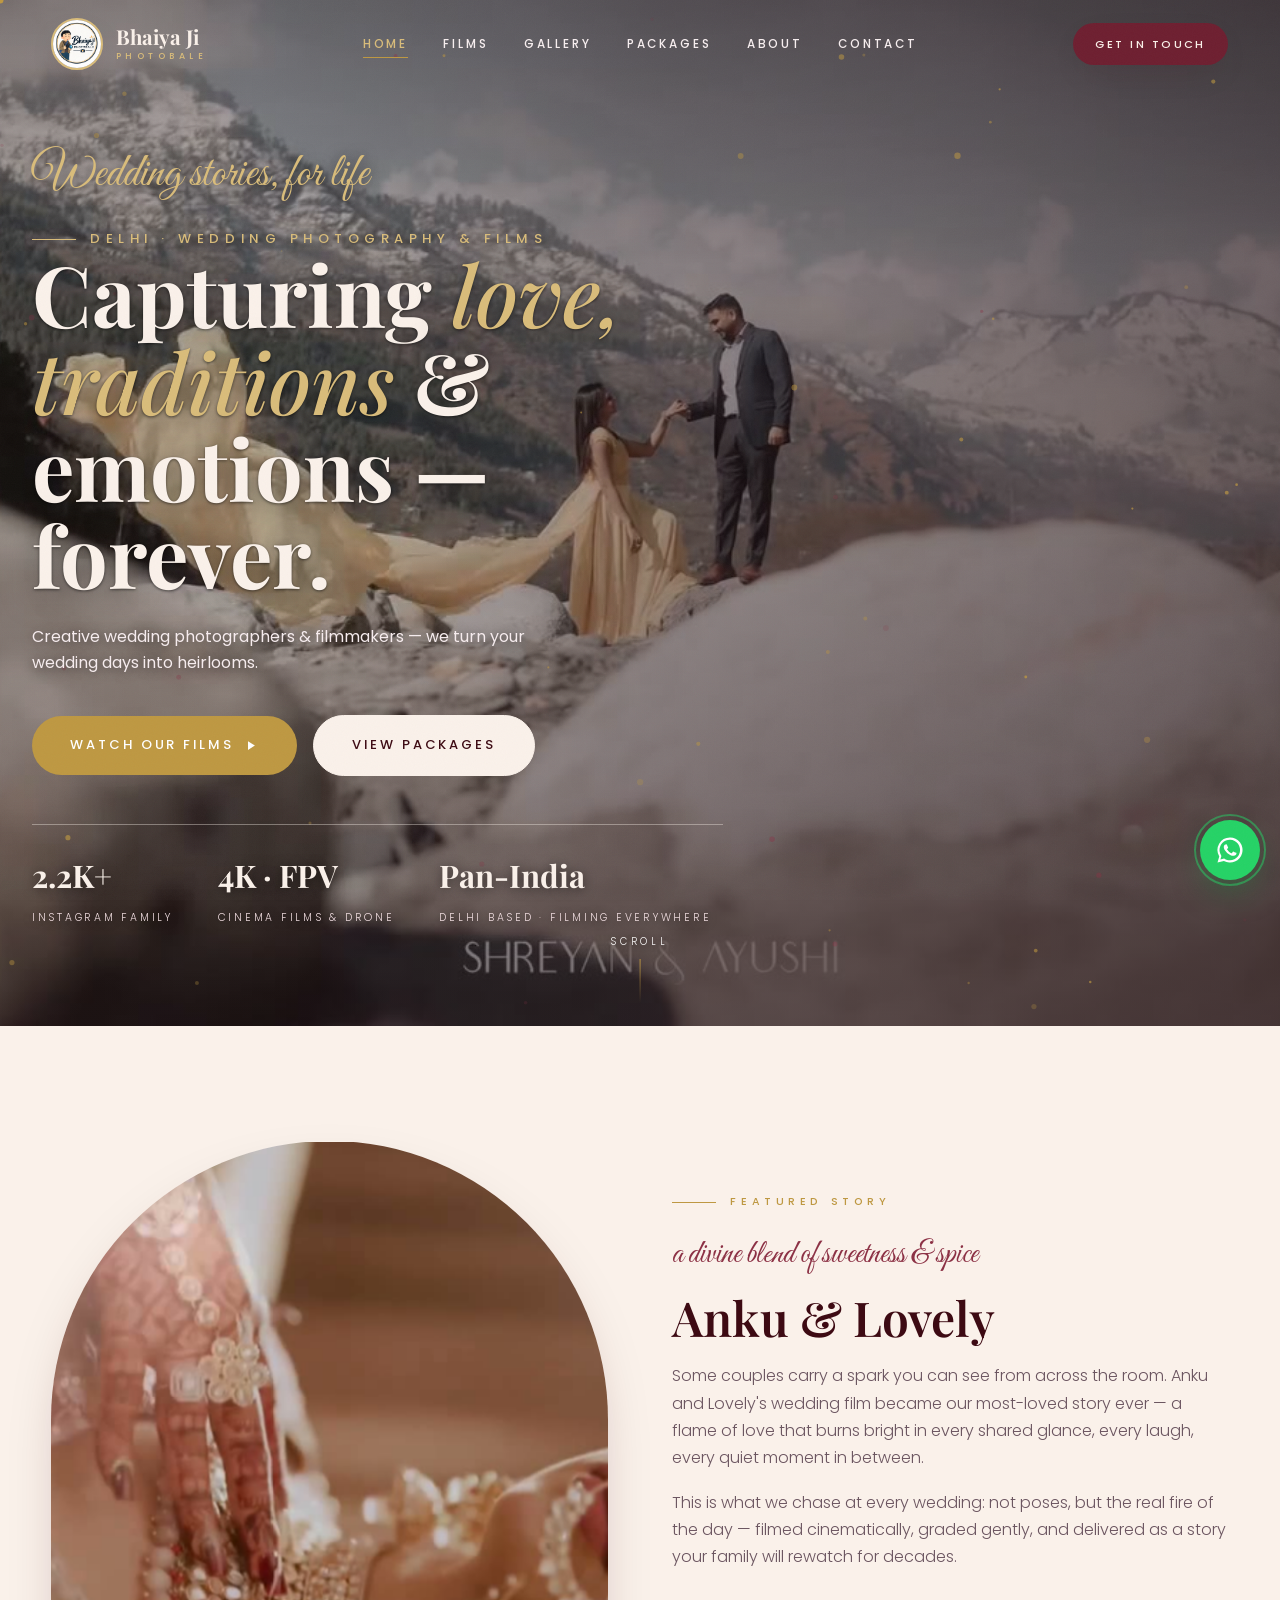
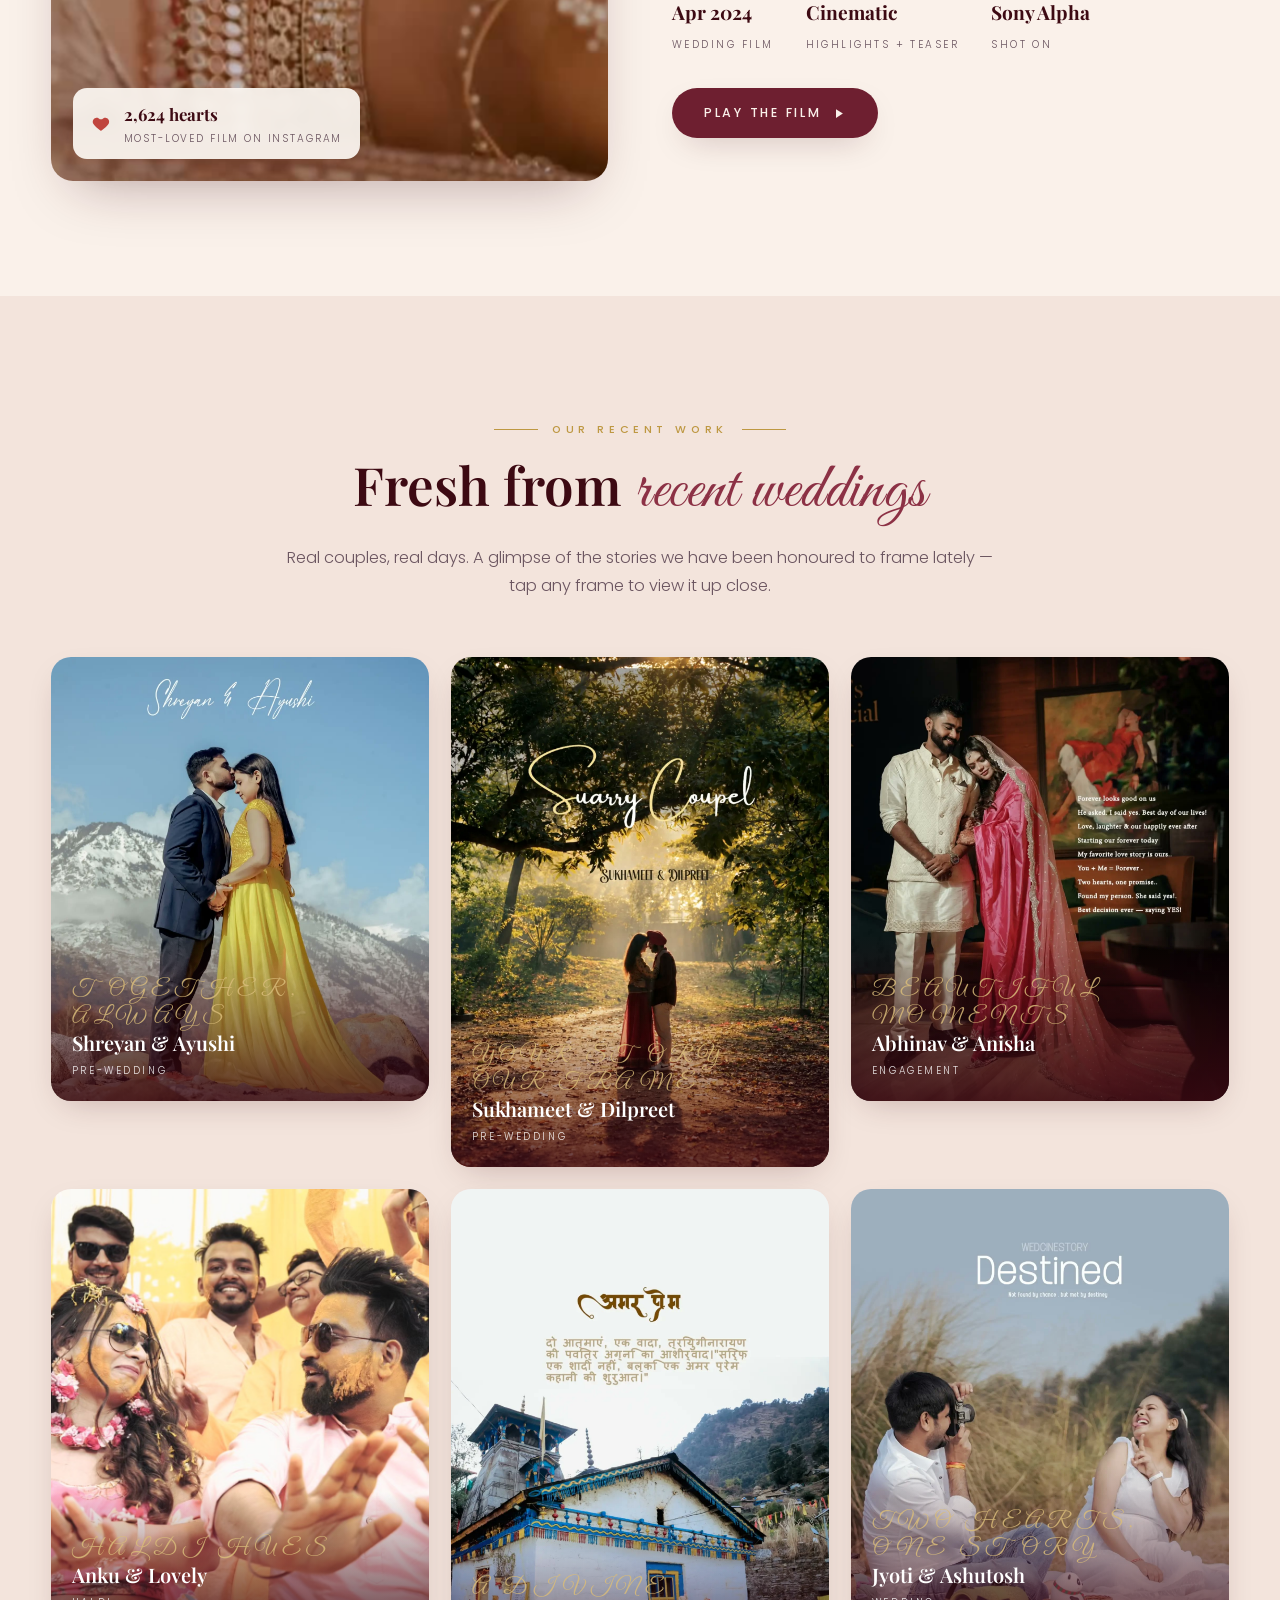
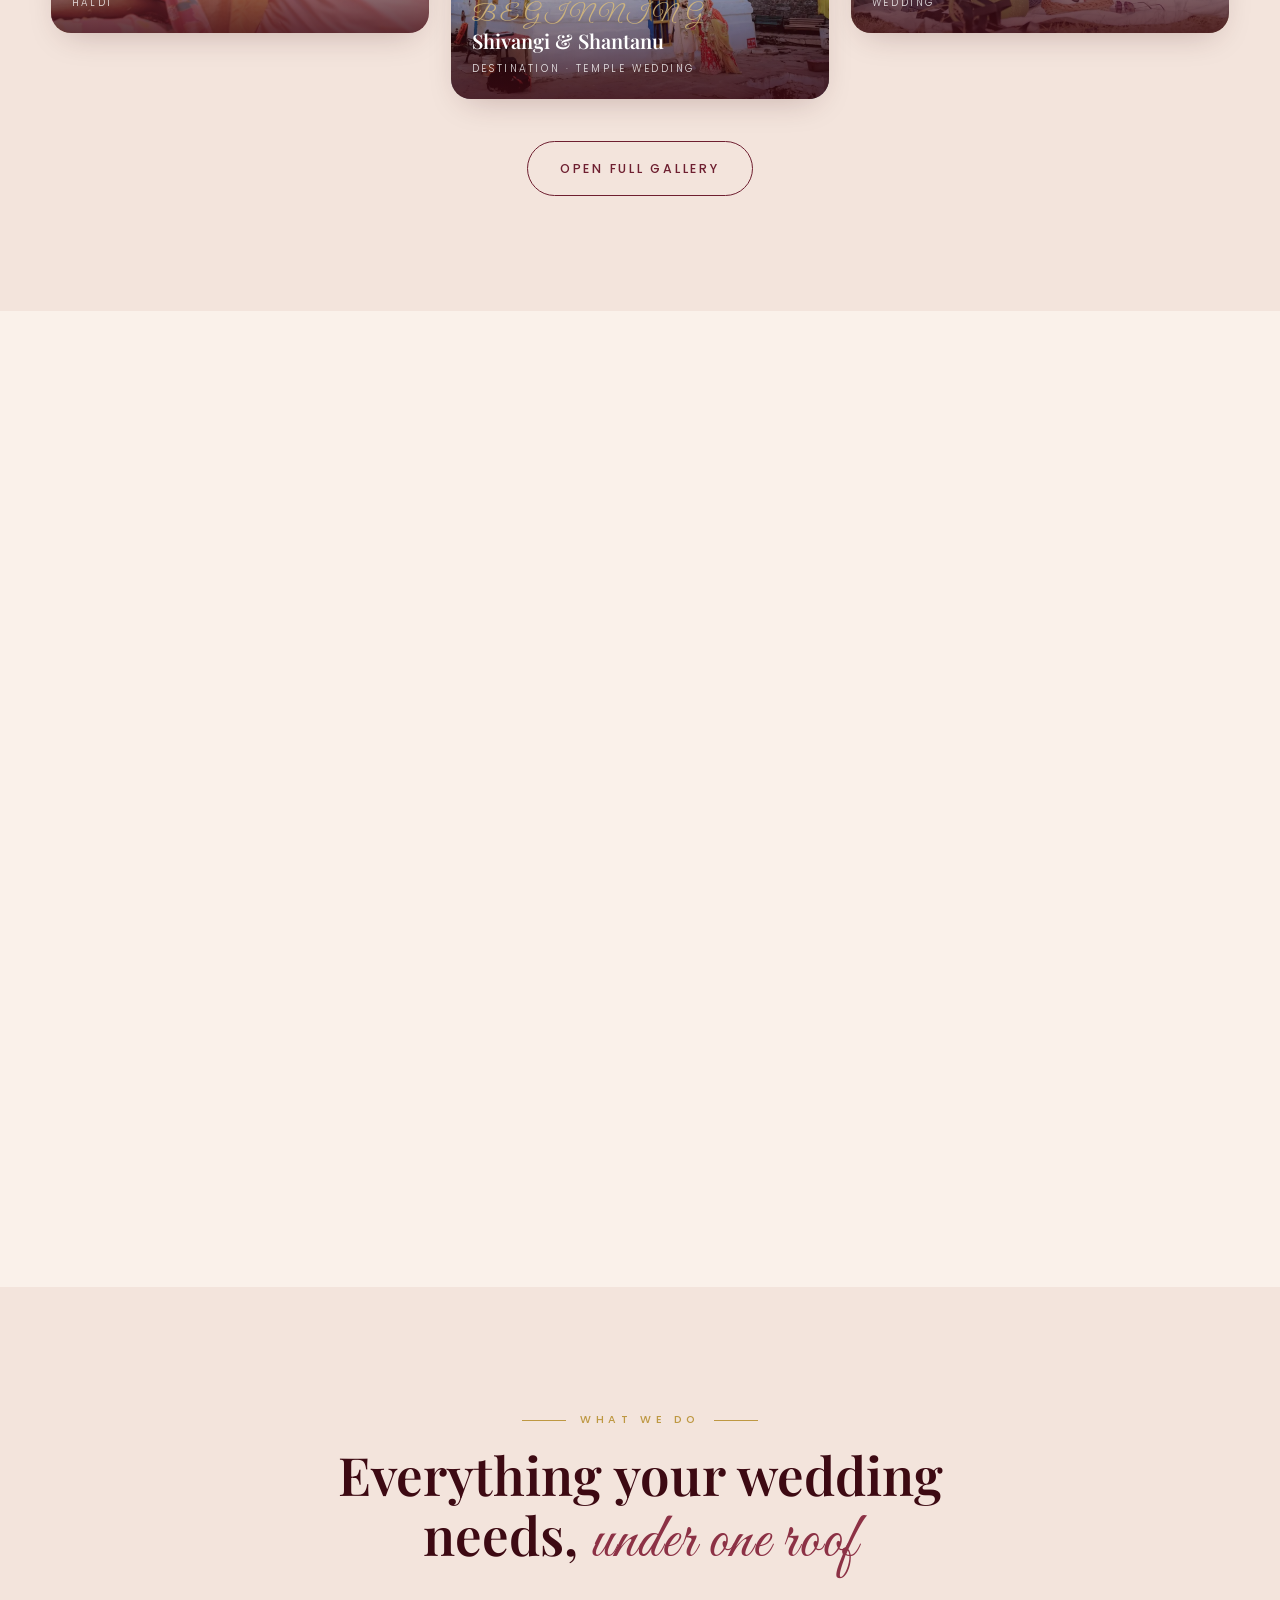
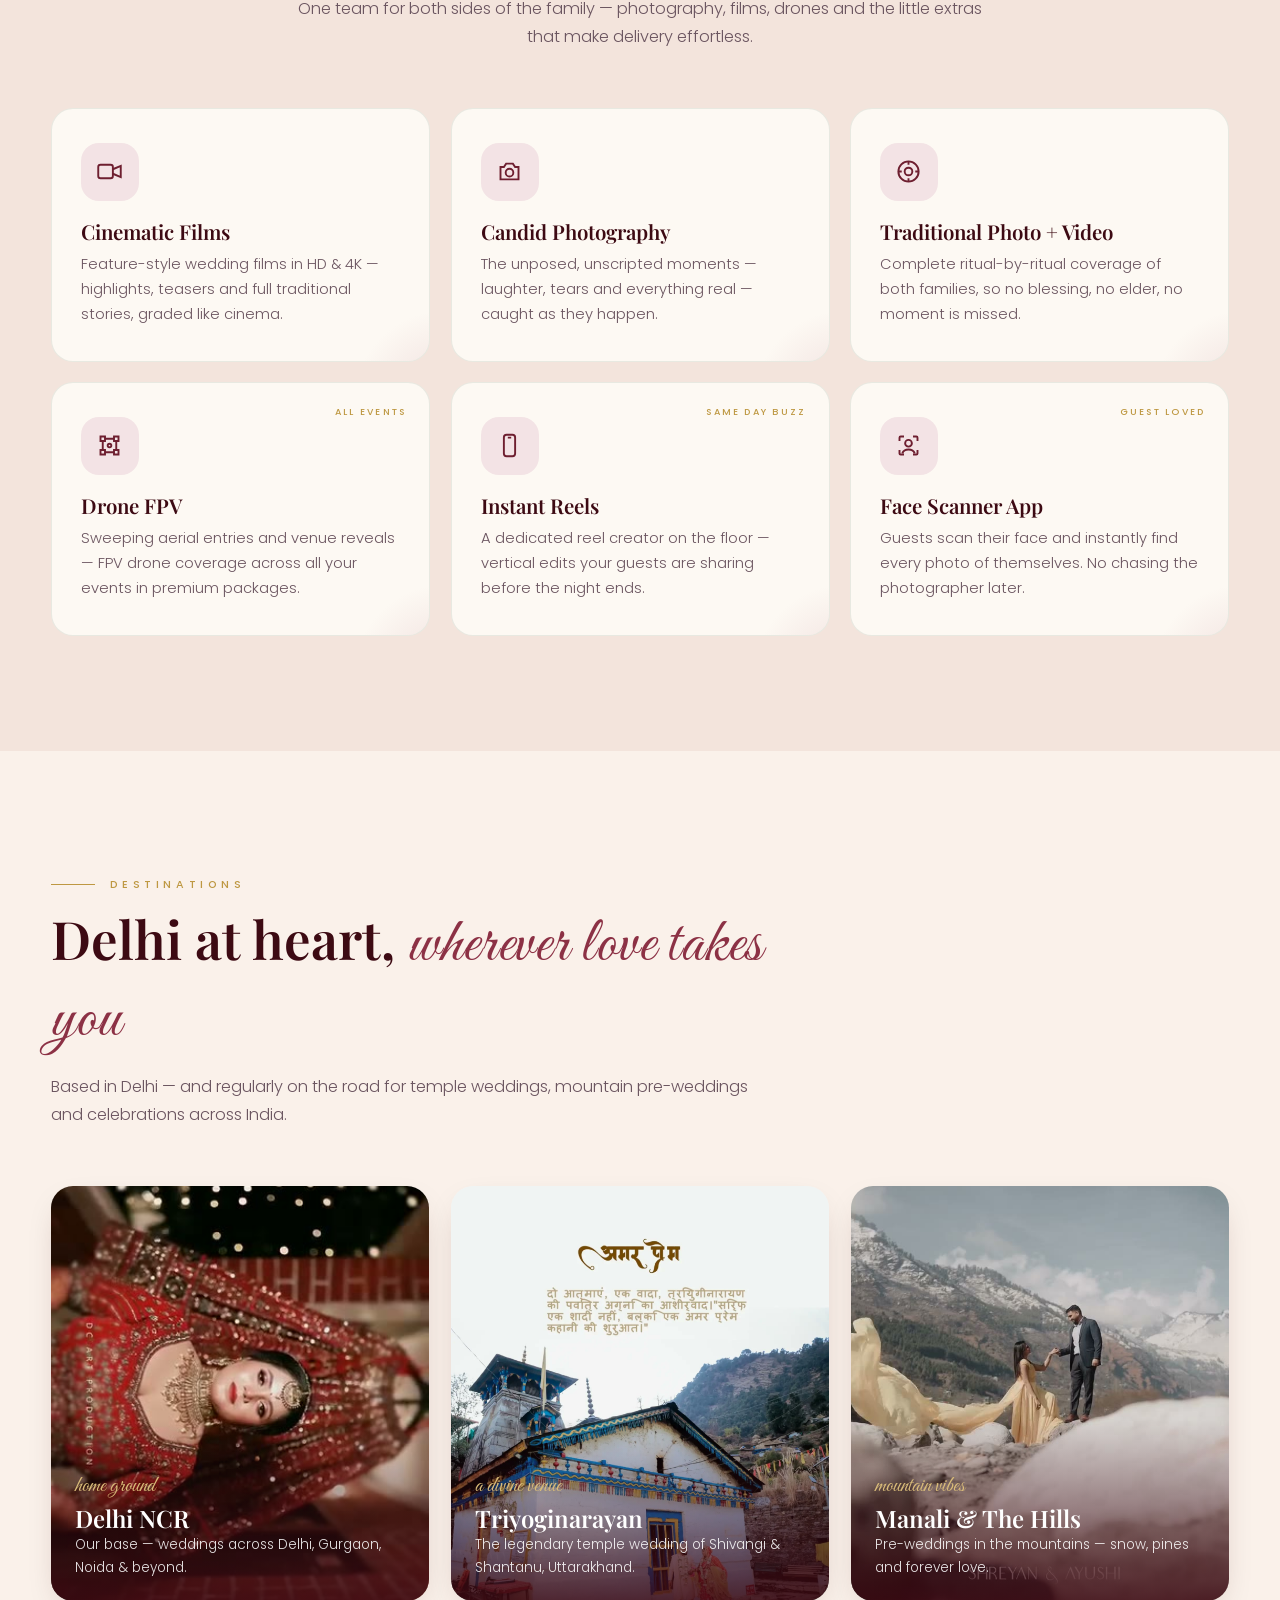
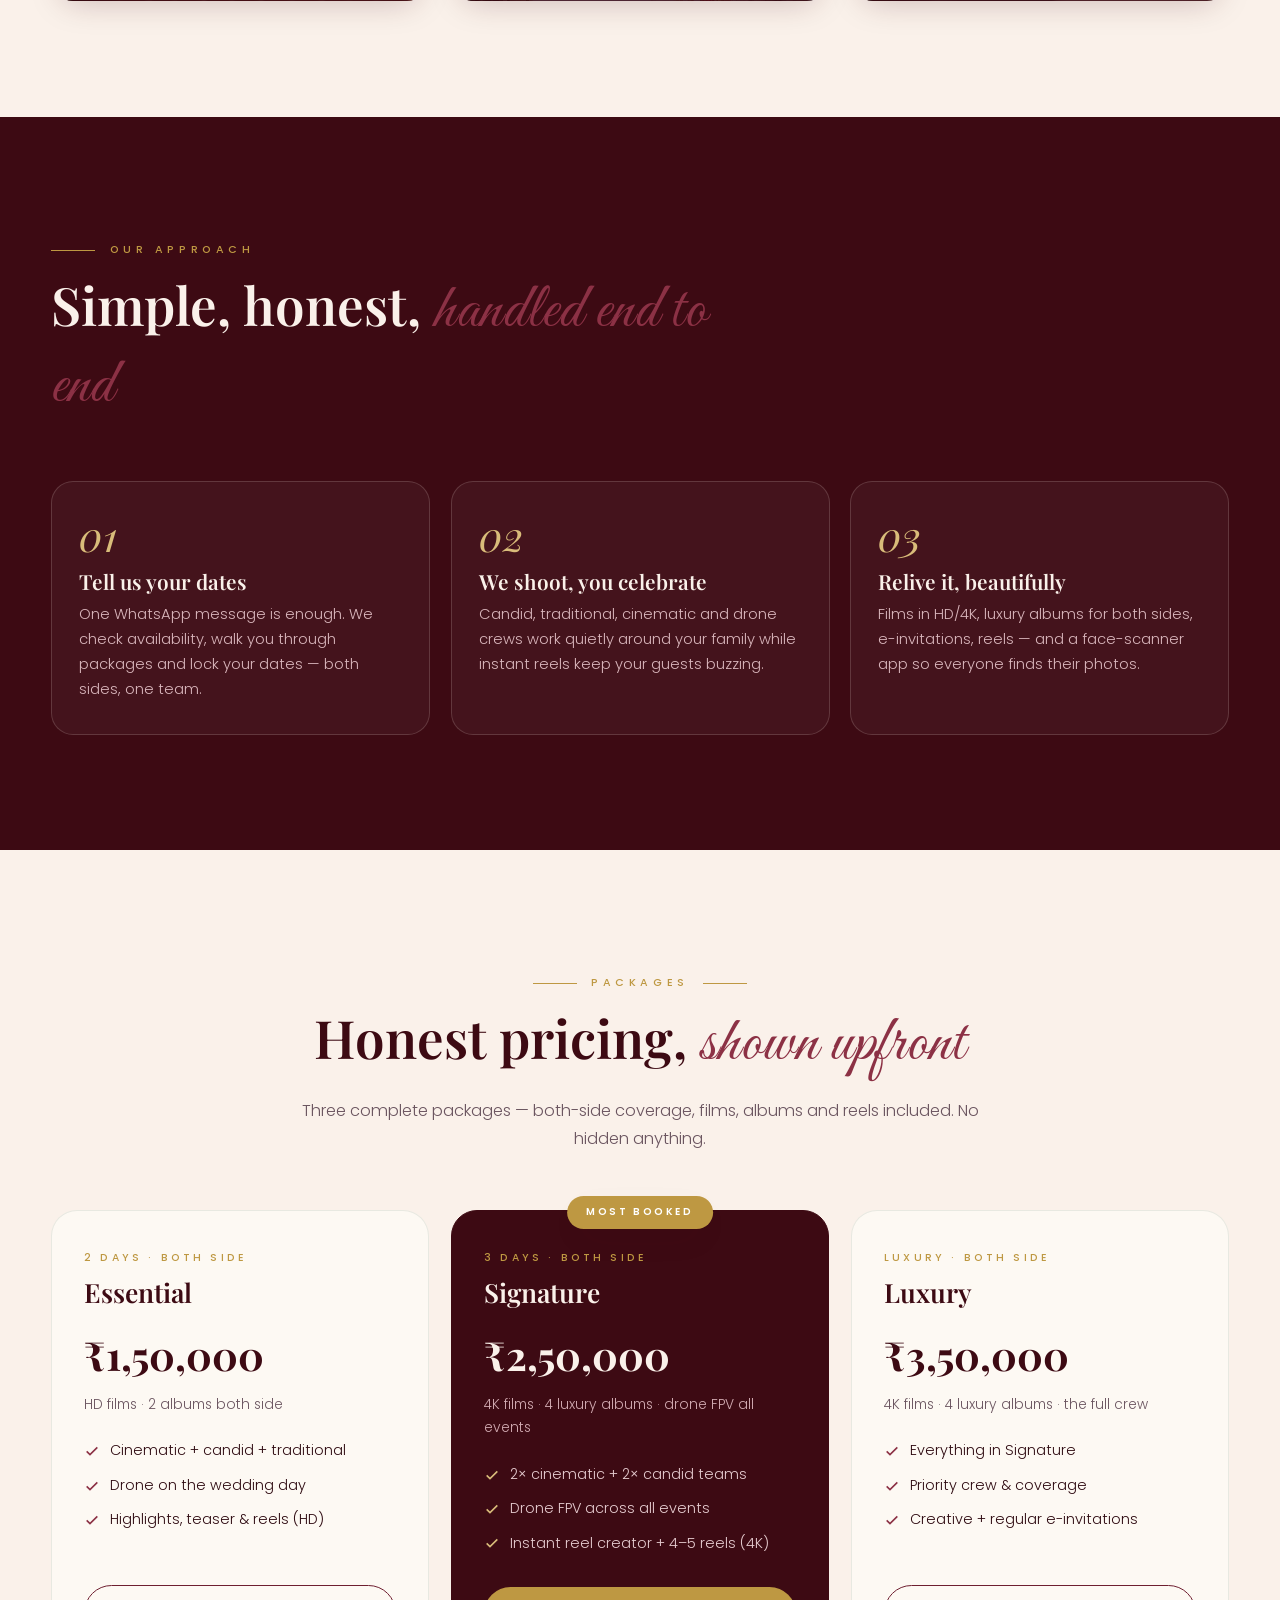
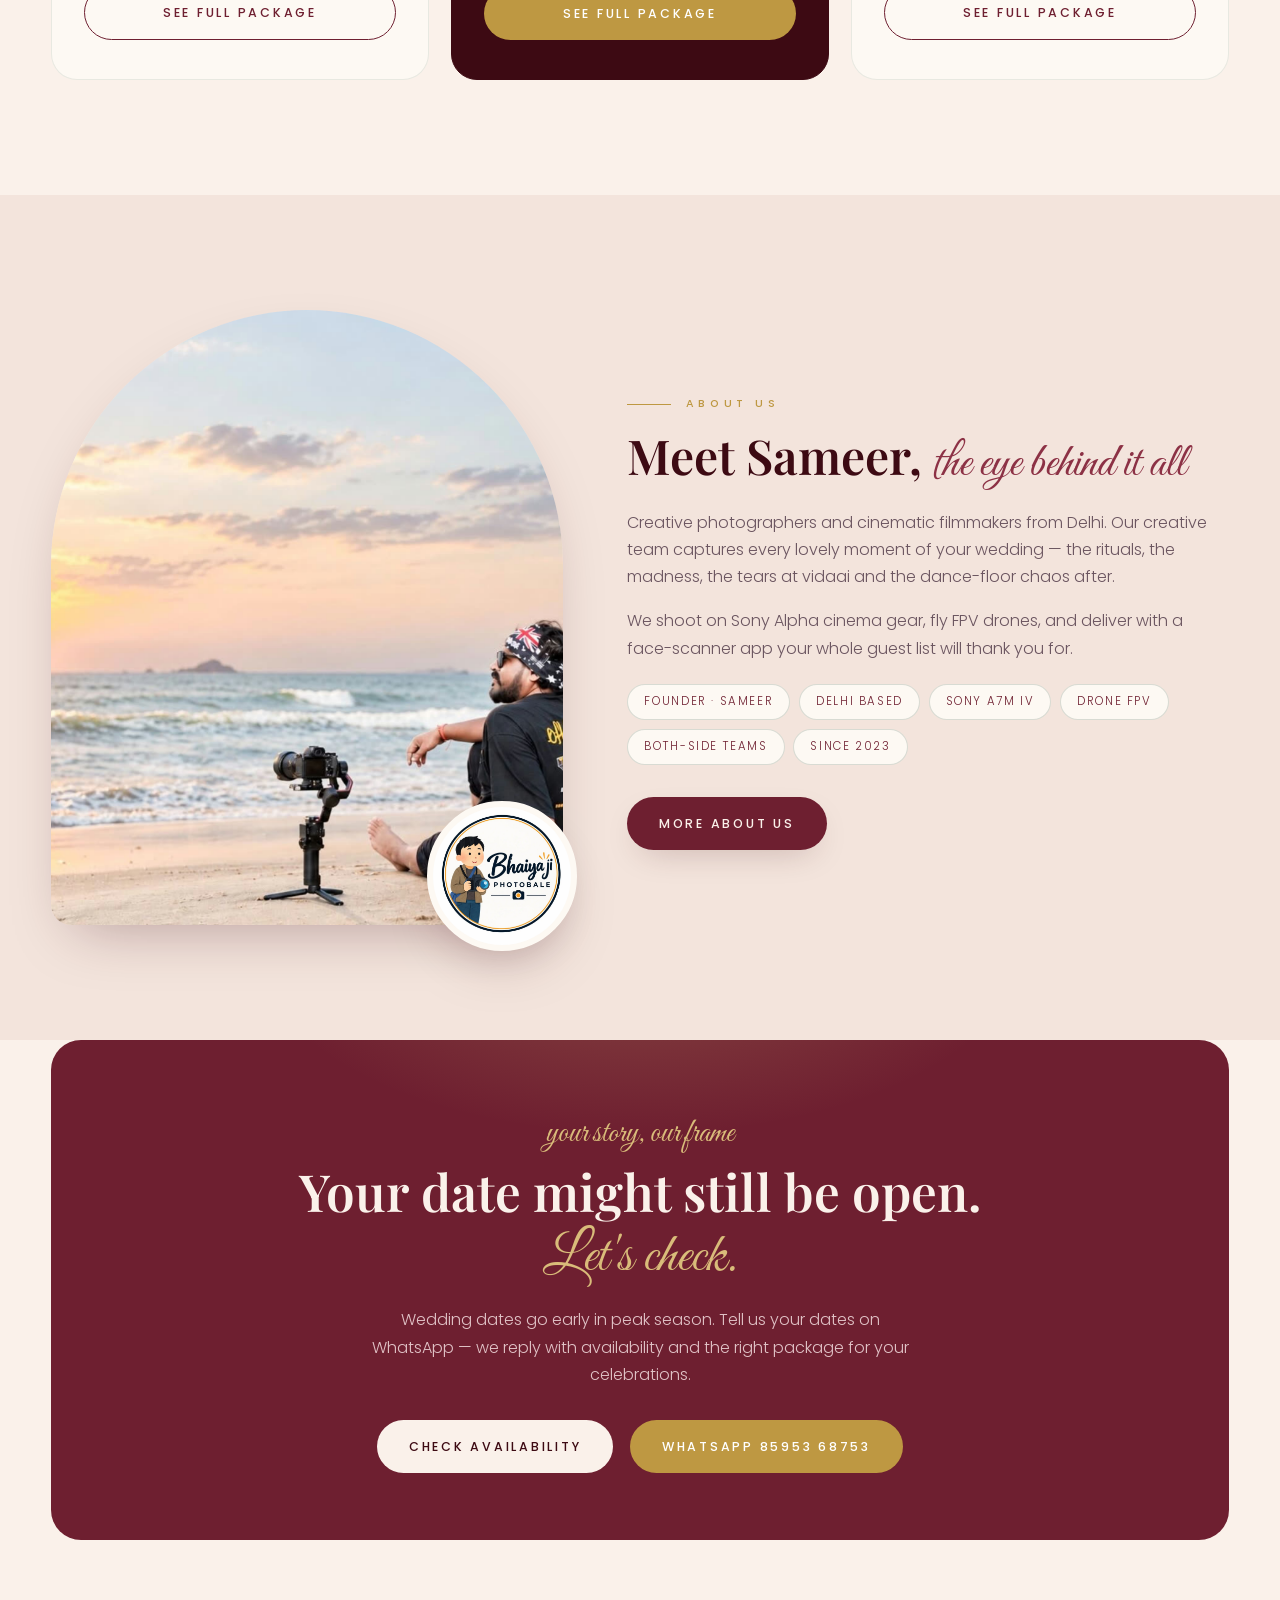
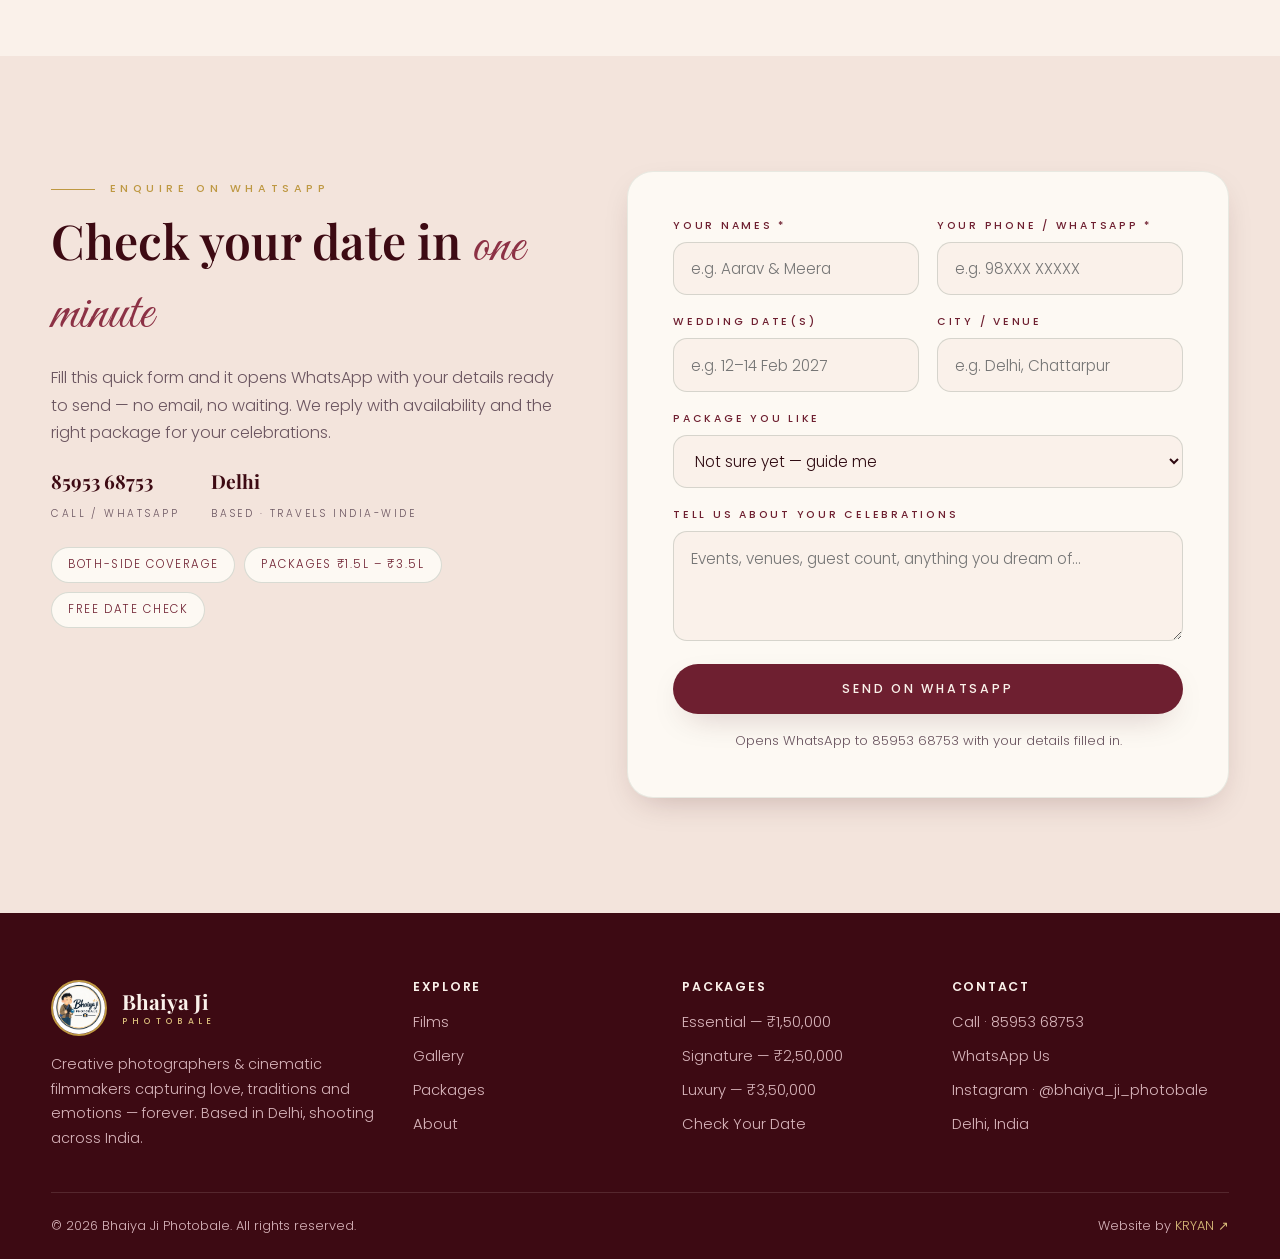
==== commit 85aa0351: "Footer credit link: portfolio GitHub Pages -> Cloudflare Pages (my-portfolio-7na.pages.dev)" ====
--- a/index.html
+++ b/index.html
@@ -500,7 +500,7 @@
     </div>
     <div class="foot-bottom">
       <span>© <span data-year>2026</span> Bhaiya Ji Photobale. All rights reserved.</span>
-      <span>Website by <a href="https://kryan21.github.io/my-portfolio/" target="_blank" rel="noopener">KRYAN ↗</a></span>
+      <span>Website by <a href="https://my-portfolio-7na.pages.dev" target="_blank" rel="noopener">KRYAN ↗</a></span>
     </div>
   </div>
 </footer>
